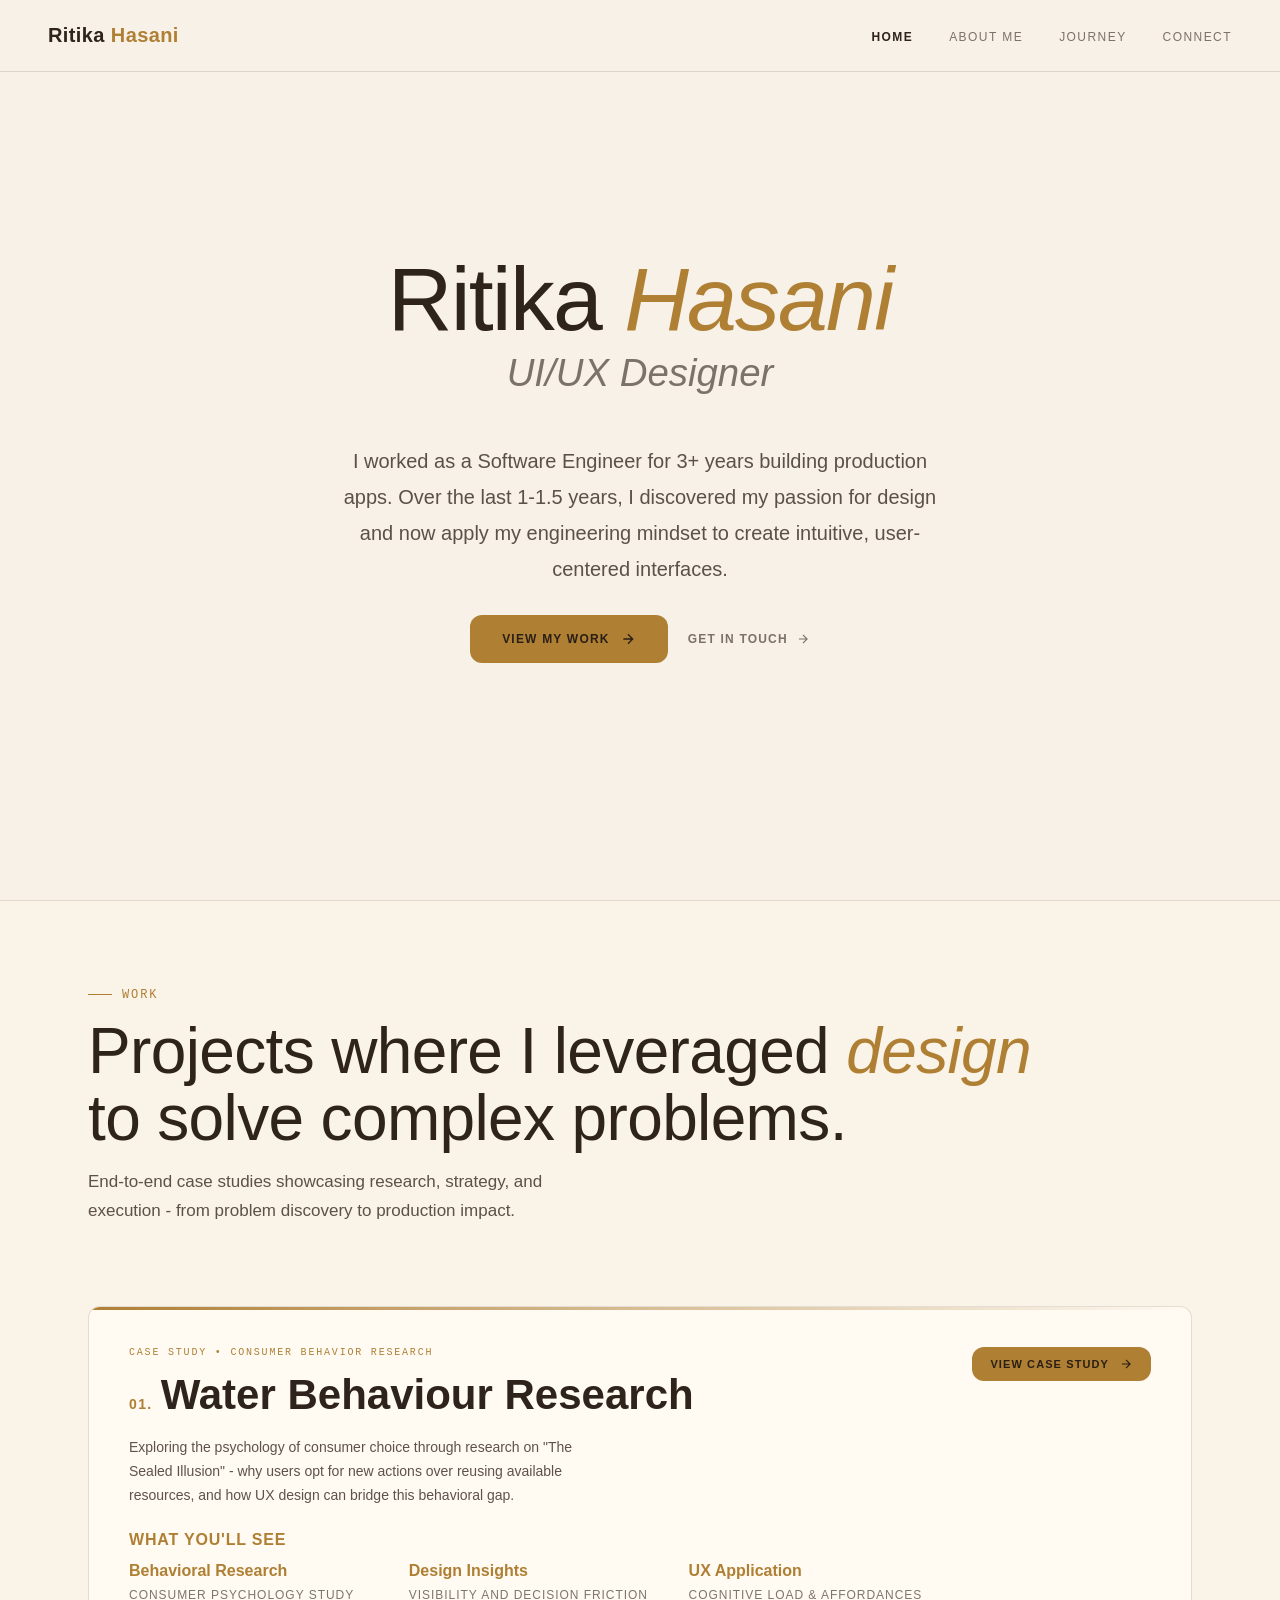
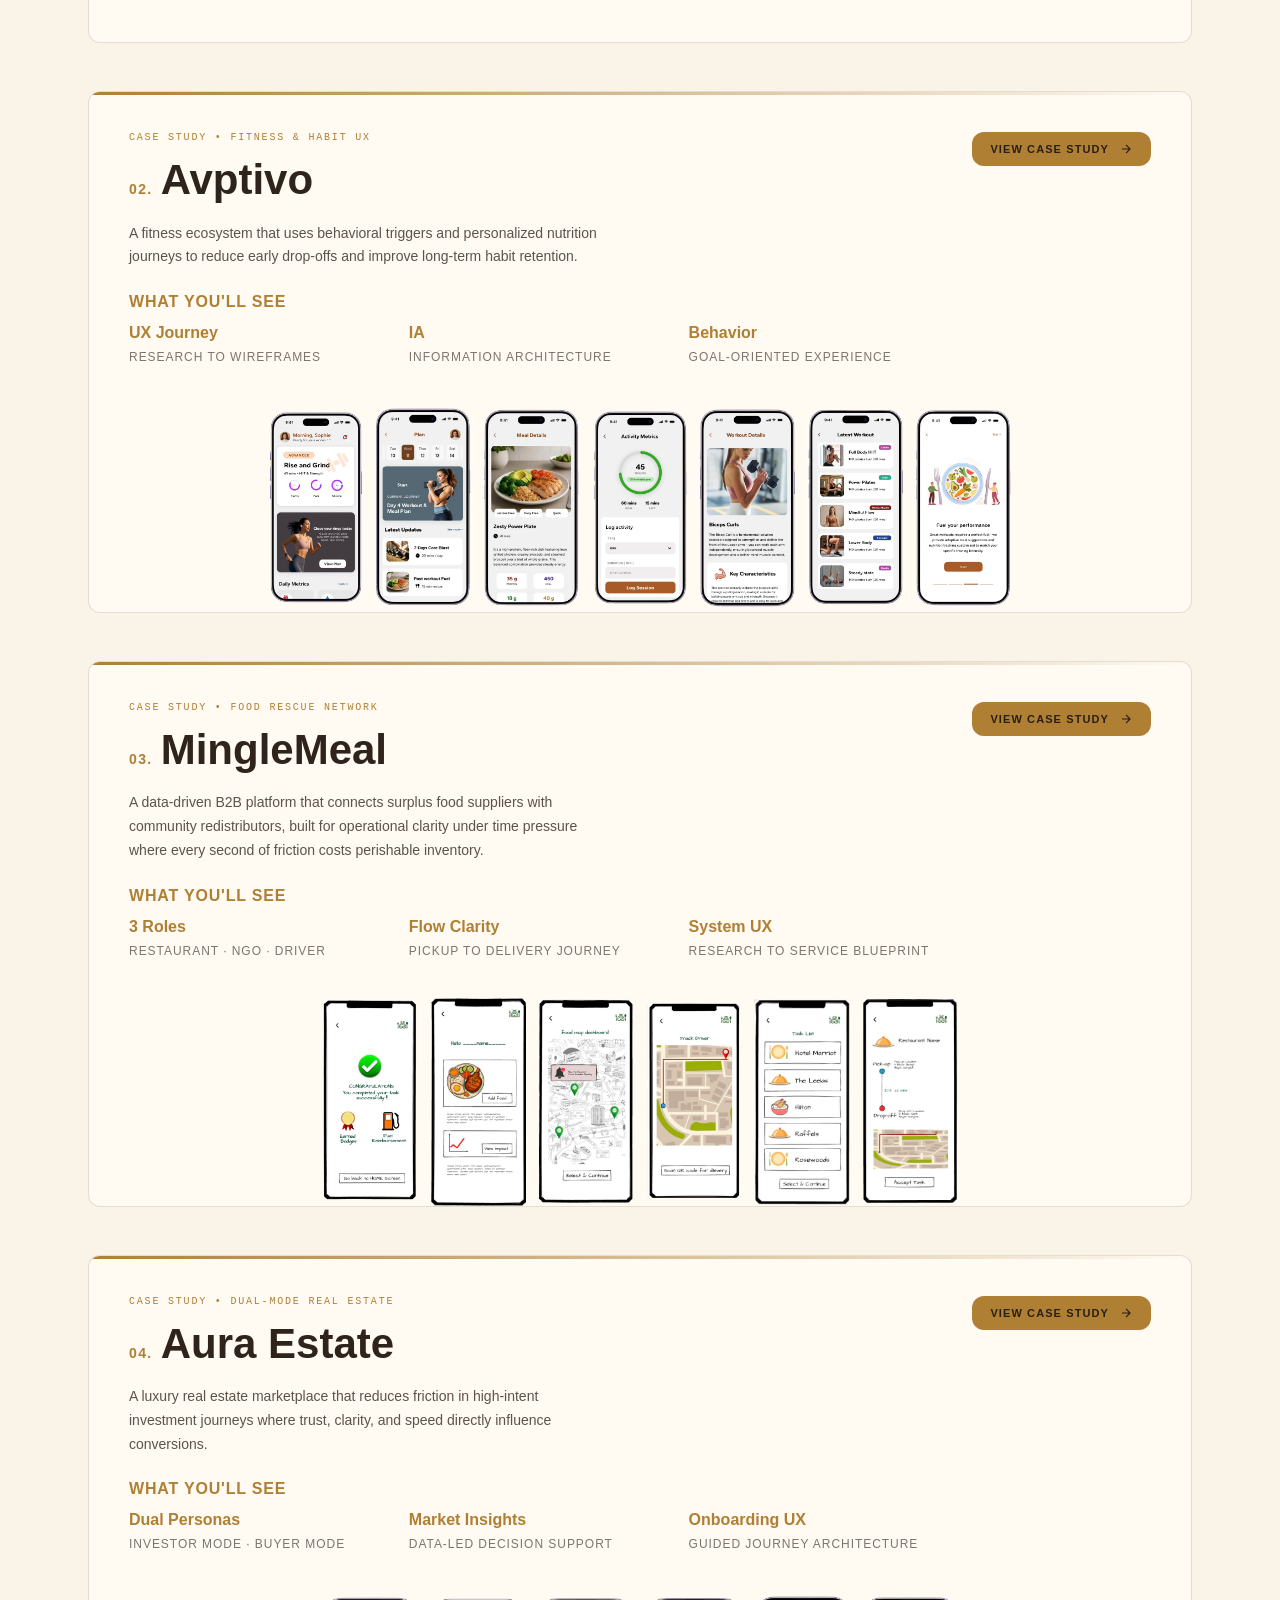
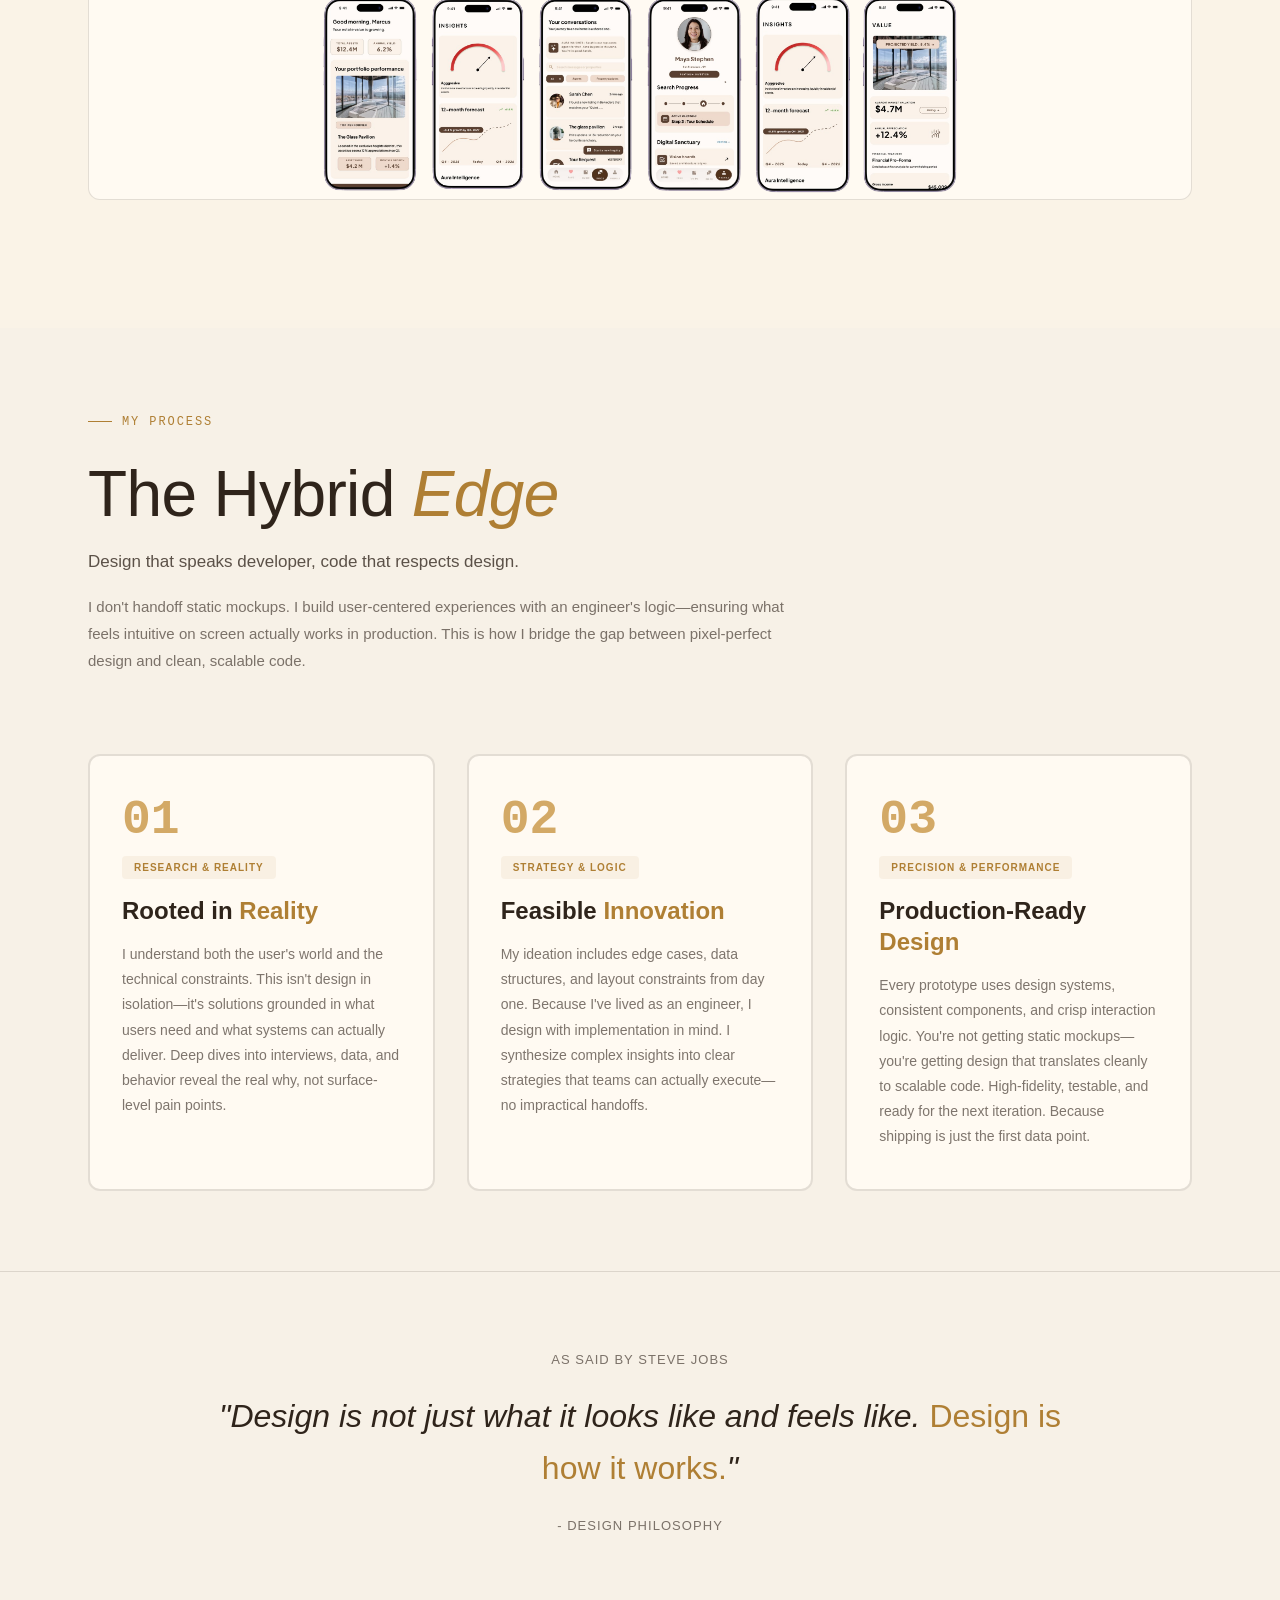
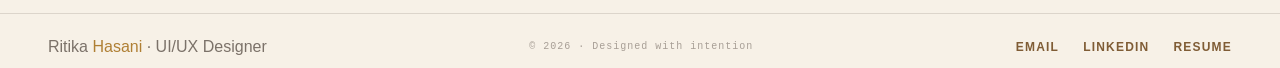
==== index.html @ a9ff1740 "changes" ====
<!DOCTYPE html>
<html lang="en">
  <head>
    <meta charset="UTF-8" />
    <meta name="viewport" content="width=device-width, initial-scale=1.0" />
    <title>Ritika Hasani - UI/UX Designer</title>
    <!-- Fonts are now system fonts -->
    <link rel="stylesheet" href="portfolio.css" />
  </head>
  <body>
    <!-- ═══════ NAV ═══════ -->
    <nav id="nav">
      <a href="index.html" class="nav-logo">Ritika <span>Hasani</span></a>
      <ul class="nav-links">
        <li><a href="index.html">Home</a></li>
        <li><a href="craft.html">About Me</a></li>
        <li><a href="journey.html">Journey</a></li>
        <li><a href="connect.html">Connect</a></li>
      </ul>
      
    </nav>

    <!-- ═══════ HERO ═══════ -->
    <section id="hero">
      <div class="hero-glow"></div>
      <div class="hero-left">
        <h1 class="hero-name">Ritika <em>Hasani</em></h1>
        <p class="hero-role">UI/UX Designer</p>
        <p class="hero-statement">
          I worked as a Software Engineer for 3+ years building production apps. Over the last 1-1.5 years, I discovered my passion for design and now apply my engineering mindset to create intuitive, user-centered interfaces.
        </p>
        <div class="hero-actions">
          <a href="#work" class="btn-primary">
            View My Work
            <svg width="16" height="16" fill="none" stroke="currentColor" stroke-width="2" viewBox="0 0 24 24">
              <path d="M5 12h14M12 5l7 7-7 7" />
            </svg>
          </a>
          <a href="connect.html" class="btn-secondary">
            Get in touch
            <svg width="14" height="14" fill="none" stroke="currentColor" stroke-width="2" viewBox="0 0 24 24">
              <path d="M5 12h14M12 5l7 7-7 7" />
            </svg>
          </a>
        </div>
      </div>
    </section>

    <!-- ═══════ WORK ═══════ -->
    <section id="work" class="section-pad">
      <div class="container">
        <div class="section-header reveal">
          <div class="section-tag">Work</div>
          <h2 class="section-title">
            Projects where I leveraged <em>design</em><br />to solve complex problems.
          </h2>
          <p class="section-subtitle">
            End-to-end case studies showcasing research, strategy, and execution - from problem discovery to production impact.
          </p>
        </div>

        <!-- Project 01 -->
        <div class="featured-project reveal">
          <div class="featured-project-body">
            <div>
              <div class="featured-label">Case Study • Consumer Behavior Research</div>
              <h3 class="featured-title"><span class="featured-number">01.</span>Water Behaviour Research</h3>
              <p class="featured-desc">
                Exploring the psychology of consumer choice through research on "The Sealed Illusion" - why users opt for new actions over reusing available resources, and how UX design can bridge this behavioral gap.
              </p>
              <div class="featured-metrics-heading">What You'll See</div>
              <div class="featured-metrics">
                <div>
                  <div class="metric-val">Behavioral Research</div>
                  <div class="metric-label">Consumer psychology study</div>
                </div>
                <div>
                  <div class="metric-val">Design Insights</div>
                  <div class="metric-label">Visibility and decision friction</div>
                </div>
                <div>
                  <div class="metric-val">UX Application</div>
                  <div class="metric-label">Cognitive load & affordances</div>
                </div>
              </div>
            </div>
            <a href="water-behaviour.html" class="btn-primary">
              View Case Study
              <svg width="14" height="14" fill="none" stroke="currentColor" stroke-width="2" viewBox="0 0 24 24">
                <path d="M5 12h14M12 5l7 7-7 7" />
              </svg>
            </a>
          </div>
        </div>

        <!-- Project 02 -->
        <div class="featured-project reveal reveal-delay-1">
          <div class="featured-project-body">
            <div>
              <div class="featured-label">Case Study • Fitness & Habit UX</div>
              <h3 class="featured-title"><span class="featured-number">02.</span>Avptivo</h3>
              <p class="featured-desc">
                A fitness ecosystem that uses behavioral triggers and personalized nutrition journeys to reduce early drop-offs and improve long-term habit retention.
              </p>
              <div class="featured-metrics-heading">What You'll See</div>
              <div class="featured-metrics">
                <div>
                  <div class="metric-val">UX Journey</div>
                  <div class="metric-label">Research to wireframes</div>
                </div>
                <div>
                  <div class="metric-val">IA</div>
                  <div class="metric-label">Information architecture</div>
                </div>
                <div>
                  <div class="metric-val">Behavior</div>
                  <div class="metric-label">Goal-oriented experience</div>
                </div>
              </div>
            </div>
            <a href="avptivo.html" class="btn-primary">
              View Case Study
              <svg width="14" height="14" fill="none" stroke="currentColor" stroke-width="2" viewBox="0 0 24 24">
                <path d="M5 12h14M12 5l7 7-7 7" />
              </svg>
            </a>
          </div>
          <div class="featured-project-image">
            <div class="project-gallery project-gallery-avptivo">
              <div class="project-shot"><img src="avptivo_1.png" alt="Avptivo" /></div>
              <div class="project-shot"><img src="avptivo_2.png" alt="Avptivo" /></div>
              <div class="project-shot"><img src="avptivo_3.png" alt="Avptivo" /></div>
              <div class="project-shot"><img src="avptivo_4.png" alt="Avptivo" /></div>
              <div class="project-shot"><img src="avptivo_5.png" alt="Avptivo" /></div>
              <div class="project-shot"><img src="avptivo_6.png" alt="Avptivo" /></div>
              <div class="project-shot"><img src="avptivo_7.png" alt="Avptivo" /></div>
            </div>
          </div>
        </div>

        <!-- Project 03 -->
        <div class="featured-project reveal reveal-delay-2">
          <div class="featured-project-body">
            <div>
              <div class="featured-label">Case Study • Food Rescue Network</div>
              <h3 class="featured-title"><span class="featured-number">03.</span>MingleMeal</h3>
              <p class="featured-desc">
                A data-driven B2B platform that connects surplus food suppliers with community redistributors, built for operational clarity under time pressure where every second of friction costs perishable inventory.
              </p>
              <div class="featured-metrics-heading">What You'll See</div>
              <div class="featured-metrics">
                <div>
                  <div class="metric-val">3 Roles</div>
                  <div class="metric-label">Restaurant · NGO · Driver</div>
                </div>
                <div>
                  <div class="metric-val">Flow Clarity</div>
                  <div class="metric-label">Pickup to delivery journey</div>
                </div>
                <div>
                  <div class="metric-val">System UX</div>
                  <div class="metric-label">Research to service blueprint</div>
                </div>
              </div>
            </div>
            <a href="minglemeal.html" class="btn-primary">
              View Case Study
              <svg width="14" height="14" fill="none" stroke="currentColor" stroke-width="2" viewBox="0 0 24 24">
                <path d="M5 12h14M12 5l7 7-7 7" />
              </svg>
            </a>
          </div>
          <div class="featured-project-image">
            <div class="project-gallery project-gallery-minglemeal">
              <div class="project-shot"><img src="minglemeal_1.png" alt="MingleMeal" /></div>
              <div class="project-shot"><img src="minglemeal_2.png" alt="MingleMeal" /></div>
              <div class="project-shot"><img src="minglemeal_3.png" alt="MingleMeal" /></div>
              <div class="project-shot"><img src="minglemeal_4.png" alt="MingleMeal" /></div>
              <div class="project-shot"><img src="minglemeal_5.png" alt="MingleMeal" /></div>
              <div class="project-shot"><img src="minglemeal_6.png" alt="MingleMeal" /></div>
            </div>
          </div>
        </div>

        <!-- Project 04 -->
        <div class="featured-project reveal reveal-delay-3">
          <div class="featured-project-body">
            <div>
              <div class="featured-label">Case Study • Dual-Mode Real Estate</div>
              <h3 class="featured-title"><span class="featured-number">04.</span>Aura Estate</h3>
              <p class="featured-desc">
                A luxury real estate marketplace that reduces friction in high-intent investment journeys where trust, clarity, and speed directly influence conversions.
              </p>
              <div class="featured-metrics-heading">What You'll See</div>
              <div class="featured-metrics">
                <div>
                  <div class="metric-val">Dual Personas</div>
                  <div class="metric-label">Investor mode · Buyer mode</div>
                </div>
                <div>
                  <div class="metric-val">Market Insights</div>
                  <div class="metric-label">Data-led decision support</div>
                </div>
                <div>
                  <div class="metric-val">Onboarding UX</div>
                  <div class="metric-label">Guided journey architecture</div>
                </div>
              </div>
            </div>
            <a href="auraestate.html" class="btn-primary">
              View Case Study
              <svg width="14" height="14" fill="none" stroke="currentColor" stroke-width="2" viewBox="0 0 24 24">
                <path d="M5 12h14M12 5l7 7-7 7" />
              </svg>
            </a>
          </div>
          <div class="featured-project-image">
            <div class="project-gallery project-gallery-aura">
              <div class="project-shot"><img src="auraestate_1.png" alt="Aura Estate" /></div>
              <div class="project-shot"><img src="auraestate_2.png" alt="Aura Estate" /></div>
              <div class="project-shot"><img src="auraestate_3.png" alt="Aura Estate" /></div>
              <div class="project-shot"><img src="auraestate_4.png" alt="Aura Estate" /></div>
              <div class="project-shot"><img src="auraestate_5.png" alt="Aura Estate" /></div>
              <div class="project-shot"><img src="auraestate_6.png" alt="Aura Estate" /></div>
            </div>
          </div>
        </div>
      </div>
    </section>

    <!-- Design Philosophy - The Hybrid Edge -->
    <section class="section-pad">
      <div class="container">
        <div class="process-header reveal">
          <div class="process-header-left">
            <div class="section-tag">My Process</div>
            <h2 class="process-main-title">
              The Hybrid <em>Edge</em>
            </h2>
            <p class="process-subheadline">
              Design that speaks developer, code that respects design.
            </p>
            <p class="process-description">
              I don't handoff static mockups. I build user-centered experiences with an engineer's logic—ensuring what feels intuitive on screen actually works in production. This is how I bridge the gap between pixel-perfect design and clean, scalable code.
            </p>
          </div>
        </div>

        <div class="process-pillars reveal">
          <div class="process-pillar">
            <div class="pillar-number">01</div>
            <div class="pillar-badge">Research & Reality</div>
            <h3 class="pillar-title">Rooted in <em>Reality</em></h3>
            <p class="pillar-body">
              I understand both the user's world and the technical constraints. This isn't design in isolation—it's solutions grounded in what users need and what systems can actually deliver. Deep dives into interviews, data, and behavior reveal the real why, not surface-level pain points.
            </p>
          </div>
          
          <div class="process-pillar">
            <div class="pillar-number">02</div>
            <div class="pillar-badge">Strategy & Logic</div>
            <h3 class="pillar-title">Feasible <em>Innovation</em></h3>
            <p class="pillar-body">
              My ideation includes edge cases, data structures, and layout constraints from day one. Because I've lived as an engineer, I design with implementation in mind. I synthesize complex insights into clear strategies that teams can actually execute—no impractical handoffs.
            </p>
          </div>
          
          <div class="process-pillar">
            <div class="pillar-number">03</div>
            <div class="pillar-badge">Precision & Performance</div>
            <h3 class="pillar-title">Production-Ready <em>Design</em></h3>
            <p class="pillar-body">
              Every prototype uses design systems, consistent components, and crisp interaction logic. You're not getting static mockups—you're getting design that translates cleanly to scalable code. High-fidelity, testable, and ready for the next iteration. Because shipping is just the first data point.
            </p>
          </div>
        </div>
      </div>
    </section>

    <!-- Design Vision Quote -->
    <section class="quote-section">
      <div class="container">
        <div class="quote-source">As said by Steve Jobs</div>
        <div class="quote-text">"Design is not just what it looks like and feels like. <em>Design is how it works.</em>"</div>
        <div class="quote-attr">- DESIGN PHILOSOPHY</div>
      </div>
    </section>

    <!-- ═══════ FOOTER ═══════ -->
    <footer>
      <div class="footer-brand">
        Ritika <span>Hasani</span> · UI/UX Designer
      </div>
      <div class="footer-copy">© 2026 · Designed with intention</div>
      <div class="footer-links">
        <span class="footer-text">EMAIL</span>
        <a href="https://www.linkedin.com/in/ritika-hasani-b477501a9" target="_blank" rel="noopener noreferrer" class="footer-link">LINKEDIN</a>
        <a href="https://drive.google.com/file/d/1xRbjM-YlccKc3PoMZjt7O5ifokO0vY9r/view?usp=sharing" target="_blank" rel="noopener noreferrer" class="footer-text-link">RESUME</a>
      </div>
    </footer>

    <script>
      const nav = document.getElementById("nav");
      const navLogo = document.querySelector(".nav-logo");
      const heroSection = document.getElementById("hero");
      const quoteSection = document.querySelector(".quote-section");
      const footer = document.querySelector("footer");

      const updateLogoVisibility = () => {
        const scrollY = window.scrollY;
        nav.classList.toggle("scrolled", scrollY > 60);

        let hideLogo = false;
        
        // Hide when hero is visible
        if (heroSection) {
          const heroBottom = heroSection.offsetTop + heroSection.offsetHeight;
          hideLogo = scrollY < heroBottom - 100;
        }
        
        // Hide when quote section is visible
        if (quoteSection) {
          const quoteTop = quoteSection.offsetTop;
          const quoteBottom = quoteTop + quoteSection.offsetHeight;
          const viewportBottom = scrollY + window.innerHeight;
          const quoteVisible = viewportBottom > quoteTop + 80 && scrollY < quoteBottom - 80;
          hideLogo = hideLogo || quoteVisible;
        }
        
        // Hide when footer is visible
        if (footer) {
          const footerTop = footer.offsetTop;
          const viewportBottom = scrollY + window.innerHeight;
          hideLogo = hideLogo || (viewportBottom > footerTop);
        }

        navLogo.classList.toggle("hidden", hideLogo);
      };

      // Set active nav link
      const setActiveNav = () => {
        const currentPage = window.location.pathname.split('/').pop() || 'index.html';
        const navLinks = document.querySelectorAll('.nav-links a');
        navLinks.forEach(link => {
          link.classList.remove('active');
          if (link.getAttribute('href') === currentPage) {
            link.classList.add('active');
          }
        });
      };

      window.addEventListener("scroll", updateLogoVisibility);
      updateLogoVisibility();
      setActiveNav();

      const revealEls = document.querySelectorAll(".reveal");
      const io = new IntersectionObserver(
        (entries) => {
          entries.forEach((e) => {
            if (e.isIntersecting) {
              e.target.classList.add("visible");
              io.unobserve(e.target);
            }
          });
        },
        { threshold: 0.12 },
      );
      revealEls.forEach((el) => io.observe(el));
    </script>
  </body>
</html>
---- portfolio.css ----
/* ═══════════════════════════════════════════
   RESET & TOKENS
═══════════════════════════════════════════ */
*,
*::before,
*::after {
  box-sizing: border-box;
  margin: 0;
  padding: 0;
}
html {
  scroll-behavior: smooth;
}

:root {
  --bg: #f7f1e7;
  --bg2: #f1e7d9;
  --surface: #fffaf2;
  --border: rgba(71, 56, 41, 0.15);
  --border-bright: rgba(71, 56, 41, 0.28);
  --text: #2f241b;
  --text-muted: rgba(47, 36, 27, 0.62);
  --text-dim: rgba(47, 36, 27, 0.4);
  --text-brown: #7f5c35;
  --gold: #af7f34;
  --gold-light: #c89543;
  --gold-dim: rgba(175, 127, 52, 0.16);
  --accent: #c37f6b;
  --red-soft: #b85d48;
  --ink-strong: #2a1f15;
  --top-tint-a: rgba(229, 195, 146, 0.28);
  --top-tint-b: rgba(164, 189, 201, 0.2);
  --ease: cubic-bezier(0.16, 1, 0.3, 1);
  --body-font: -apple-system, BlinkMacSystemFont, 'Segoe UI', Roboto, 'Helvetica Neue', Arial, sans-serif;
  --copy-muted: rgba(47, 36, 27, 0.78);
}

body {
  font-family: -apple-system, BlinkMacSystemFont, 'Segoe UI', Roboto, 'Helvetica Neue', Arial, sans-serif;
  background: var(--bg);
  color: var(--text);
  overflow-x: hidden;
}
p,
li,
.section-subtitle,
.hero-statement,
.about-body,
.project-desc,
.featured-desc,
.process-step-body,
.exp-highlights li,
.cred-sub,
.contact-body,
.contact-offer-body,
.tool-desc {
  font-family: var(--body-font);
  color: var(--copy-muted);
}

/* ═══════════════════════════════════════════
   NOISE TEXTURE OVERLAY
═══════════════════════════════════════════ */
body::before {
  content: "";
  position: fixed;
  inset: 0;
  background-image: url("data:image/svg+xml,%3Csvg viewBox='0 0 512 512' xmlns='http://www.w3.org/2000/svg'%3E%3Cfilter id='noise'%3E%3CfeTurbulence type='fractalNoise' baseFrequency='0.9' numOctaves='4' stitchTiles='stitch'/%3E%3C/filter%3E%3Crect width='100%25' height='100%25' filter='url(%23noise)' opacity='0.04'/%3E%3C/svg%3E");
  pointer-events: none;
  z-index: 1;
  opacity: 0.22;
}
body::after {
  content: none;
}

/* ═══════════════════════════════════════════
   NAVIGATION
═══════════════════════════════════════════ */
nav {
  position: fixed;
  top: 0;
  left: 0;
  right: 0;
  z-index: 100;
  padding: 24px 48px;
  display: flex;
  align-items: center;
  justify-content: space-between;
  border-bottom: 1px solid var(--border);
  background: var(--bg);
  transition: background 0.4s, border-color 0.4s, padding 0.4s;
}
nav.scrolled {
  background: var(--bg);
  border-color: var(--border);
  padding: 16px 48px;
  backdrop-filter: none;
}
.nav-logo {
  font-family: -apple-system, BlinkMacSystemFont, 'Segoe UI', Roboto, 'Helvetica Neue', Arial, sans-serif;
  font-size: 20px;
  font-weight: 600;
  letter-spacing: 0.02em;
  color: var(--text);
  text-decoration: none;
  transition: opacity 0.3s ease;
}
.nav-logo.hidden {
  opacity: 0;
  pointer-events: none;
}
.nav-logo span {
  color: var(--gold);
}
.nav-links {
  display: flex;
  gap: 36px;
  list-style: none;
}
.nav-links a {
  font-size: 12px;
  font-weight: 500;
  letter-spacing: 0.12em;
  text-transform: uppercase;
  color: var(--text-muted);
  text-decoration: none;
  transition: color 0.2s;
  position: relative;
}
.nav-links a.active {
  font-weight: 700;
  color: var(--text);
}
.nav-links a::after {
  content: "";
  position: absolute;
  bottom: -4px;
  left: 0;
  width: 0;
  height: 1px;
  background: var(--gold);
  transition: width 0.3s var(--ease);
}
.nav-links a:hover {
  color: var(--text);
}
.nav-links a:hover::after {
  width: 100%;
}
.nav-cta {
  font-size: 12px;
  font-weight: 600;
  letter-spacing: 0.1em;
  text-transform: uppercase;
  color: var(--gold);
  border: 1px solid var(--gold);
  padding: 10px 20px;
  text-decoration: none;
  border-radius: 12px;
  transition: background 0.2s, color 0.2s;
}
.nav-cta:hover {
  background: var(--gold);
  color: var(--ink-strong);
}

/* ═══════════════════════════════════════════
   HERO
═══════════════════════════════════════════ */
#hero {
  min-height: 100vh;
  display: flex;
  align-items: center;
  justify-content: center;
  position: relative;
  overflow: hidden;
  background: var(--bg);
}
.hero-left {
  display: flex;
  flex-direction: column;
  align-items: center;
  text-align: center;
  padding: 180px 48px 80px;
  max-width: 980px;
  width: 100%;
  position: relative;
  z-index: 2;
  transform: translateY(-40px);
}
.hero-eyebrow {
  display: flex;
  align-items: center;
  gap: 12px;
  margin-bottom: 32px;
  animation: fadeUp 0.8s var(--ease) 0.2s both;
}
.hero-eyebrow-line {
  width: 40px;
  height: 1px;
  background: var(--gold);
}
.hero-eyebrow-text {
  font-family: 'Monaco', 'Courier New', monospace;
  font-size: 13px;
  letter-spacing: 0.16em;
  text-transform: uppercase;
  color: var(--gold);
}
.hero-name {
  font-family: -apple-system, BlinkMacSystemFont, 'Segoe UI', Roboto, 'Helvetica Neue', Arial, sans-serif;
  font-size: clamp(64px, 7vw, 110px);
  font-weight: 300;
  line-height: 0.95;
  letter-spacing: -0.02em;
  margin-bottom: 8px;
  animation: fadeUp 0.9s var(--ease) 0.35s both;
}
.hero-name em {
  font-style: italic;
  color: var(--gold);
}
.hero-role {
  font-family: -apple-system, BlinkMacSystemFont, 'Segoe UI', Roboto, 'Helvetica Neue', Arial, sans-serif;
  font-size: clamp(28px, 3vw, 48px);
  font-weight: 300;
  font-style: italic;
  color: var(--text-muted);
  margin-bottom: 48px;
  animation: fadeUp 0.9s var(--ease) 0.45s both;
}
.hero-statement {
  font-size: 20px;
  line-height: 1.8;
  color: var(--copy-muted);
  max-width: 620px;
  margin-bottom: 28px;
  border: none;
  padding-top: 0;
  padding-left: 0;
  animation: fadeUp 0.9s var(--ease) 0.55s both;
}
.hero-statement strong {
  color: var(--text);
  font-weight: 600;
}
.hero-actions {
  display: flex;
  gap: 20px;
  align-items: center;
  animation: fadeUp 0.9s var(--ease) 0.65s both;
}
.btn-primary {
  display: inline-flex;
  align-items: center;
  gap: 10px;
  background: var(--gold);
  color: var(--ink-strong);
  font-size: 12px;
  font-weight: 700;
  letter-spacing: 0.1em;
  text-transform: uppercase;
  padding: 16px 32px;
  text-decoration: none;
  border-radius: 12px;
  transition: transform 0.2s var(--ease), box-shadow 0.2s;
}
.btn-primary:hover {
  transform: translateY(-2px);
  box-shadow: 0 12px 32px rgba(175, 127, 52, 0.24);
}
.btn-secondary {
  display: inline-flex;
  align-items: center;
  gap: 8px;
  font-size: 12px;
  font-weight: 600;
  letter-spacing: 0.1em;
  text-transform: uppercase;
  color: var(--text-muted);
  text-decoration: none;
  transition: color 0.2s;
  border-radius: 12px;
}
.btn-secondary:hover {
  color: var(--text);
}
.btn-secondary svg {
  transition: transform 0.2s;
}
.btn-secondary:hover svg {
  transform: translateX(4px);
}

/* Hero Stats */
.hero-stats {
  display: flex;
  gap: 40px;
  margin-top: 64px;
  padding-top: 40px;
  border-top: 1px solid var(--border);
  animation: fadeUp 0.9s var(--ease) 0.75s both;
  justify-content: center;
}
.stat-num {
  font-family: -apple-system, BlinkMacSystemFont, 'Segoe UI', Roboto, 'Helvetica Neue', Arial, sans-serif;
  font-size: 36px;
  font-weight: 600;
  color: var(--gold);
  line-height: 1;
  margin-bottom: 4px;
}
.stat-label {
  font-size: 11px;
  font-weight: 500;
  letter-spacing: 0.1em;
  text-transform: uppercase;
  color: var(--text-muted);
}

/* Hero ambient glow */
.hero-glow {
  display: none;
}

/* ═══════════════════════════════════════════
   SECTION SHARED STYLES
═══════════════════════════════════════════ */
section {
  position: relative;
  z-index: 2;
}
.container {
  max-width: 1200px;
  margin: 0 auto;
  padding: 0 48px;
}
.section-pad {
  padding: 80px 0;
}

.section-pad:has(.education-timeline) + .section-pad {
  padding-top: 40px;
}

.section-header {
  margin-bottom: 80px;
}
.section-tag {
  display: inline-flex;
  align-items: center;
  gap: 10px;
  font-family: 'Monaco', 'Courier New', monospace;
  font-size: 12px;
  letter-spacing: 0.16em;
  text-transform: uppercase;
  color: var(--gold);
  margin-bottom: 16px;
}
.section-tag::before {
  content: "";
  width: 24px;
  height: 1px;
  background: var(--gold);
}
.section-title {
  font-family: -apple-system, BlinkMacSystemFont, 'Segoe UI', Roboto, 'Helvetica Neue', Arial, sans-serif;
  font-size: clamp(40px, 5vw, 66px);
  font-weight: 300;
  line-height: 1.05;
  letter-spacing: -0.01em;
}
.section-title em {
  font-style: italic;
  color: var(--gold);
}
.section-subtitle {
  font-size: 17px;
  color: var(--copy-muted);
  line-height: 1.7;
  max-width: 520px;
  margin-top: 16px;
}

/* Reveal animations */
.reveal {
  opacity: 0;
  transform: translateY(32px);
  transition: opacity 0.8s var(--ease), transform 0.8s var(--ease);
}
.reveal.visible {
  opacity: 1;
  transform: none;
}
.reveal-delay-1 {
  transition-delay: 0.1s;
}
.reveal-delay-2 {
  transition-delay: 0.2s;
}
.reveal-delay-3 {
  transition-delay: 0.3s;
}
.reveal-delay-4 {
  transition-delay: 0.4s;
}

@keyframes fadeUp {
  from {
    opacity: 0;
    transform: translateY(24px);
  }
  to {
    opacity: 1;
    transform: none;
  }
}

/* ═══════════════════════════════════════════
   ABOUT / PHILOSOPHY
═══════════════════════════════════════════ */
#about {
  background: var(--bg);
}
.about-grid {
  display: grid;
  grid-template-columns: 1fr 1fr;
  gap: 8px;
  align-items: center;
  justify-content: center;
  max-width: 1000px;
  margin: 0 auto;
}
.about-image-area {
  position: relative;
  display: flex;
  align-items: center;
  justify-content: center;
  gap: 12px;
  margin: 0 auto;
}
.about-content {
  width: 100%;
  max-width: 100%;
}
.about-image-frame {
  aspect-ratio: 3/4;
  background: var(--surface);
  border: 1px solid var(--border);
  border-radius: 12px;
  overflow: hidden;
  position: relative;
  width: 66.6%;
  max-width: 280px;
  transition: transform 220ms var(--ease), box-shadow 220ms var(--ease);
  transform-origin: center;
  box-shadow: 0 8px 24px rgba(98, 76, 52, 0.08);
}
.about-image-frame::after {
  display: none;
}
.about-image-inner {
  width: 100%;
  height: 100%;
  display: flex;
  align-items: center;
  justify-content: center;
  background: linear-gradient(135deg, #f5e6ce, #e5d2b8);
  font-family: -apple-system, BlinkMacSystemFont, 'Segoe UI', Roboto, 'Helvetica Neue', Arial, sans-serif;
  font-size: 80px;
  color: var(--gold-dim);
}
.about-image-photo {
  width: 100%;
  height: 100%;
  object-fit: cover;
  object-position: center;
  display: block;
  border-radius: 12px;
}

.about-image-frame:hover {
  transform: translateY(-4px);
  box-shadow: 0 16px 40px rgba(98, 76, 52, 0.12);
}
.about-deco-box {
  position: absolute;
  bottom: -24px;
  right: -24px;
  width: 120px;
  height: 120px;
  border: 1px solid var(--gold);
  border-radius: 2px;
  z-index: -1;
  opacity: 0.3;
}
.about-deco-dot {
  position: absolute;
  top: 40px;
  left: -40px;
  width: 80px;
  height: 80px;
  border: 1px solid var(--border);
  border-radius: 50%;
}
.about-lead {
  font-family: -apple-system, BlinkMacSystemFont, 'Segoe UI', Roboto, 'Helvetica Neue', Arial, sans-serif;
  font-size: 28px;
  font-weight: 400;
  line-height: 1.4;
  color: var(--text);
  margin-bottom: 16px;
  max-width: 540px;
  margin: 0;
  text-align: left;
}
.about-lead em {
  font-style: italic;
  color: var(--gold);
}
.about-body,
.about-body-shift {
  font-family: var(--body-font);
  font-size: 14px;
  line-height: 1.85;
  color: var(--copy-muted);
  margin-bottom: 20px;
  max-width: none;
  margin-left: 0;
  margin-right: 0;
  text-align: left;
}
.about-copy {
  margin-top: 24px;
  max-width: none;
  width: 100%;
  margin-left: 0;
  margin-right: 0;
  text-align: left;
}

.about-heading {
  font-family: -apple-system, BlinkMacSystemFont, 'Segoe UI', Roboto, 'Helvetica Neue', Arial, sans-serif;
  font-size: 18px;
  font-weight: 700;
  text-transform: uppercase;
  letter-spacing: 0.05em;
  margin: 16px 0 12px;
  color: var(--text);
}
.about-body strong {
  color: var(--text);
  font-weight: 600;
}

.stack-content-in-about {
  display: grid;
  grid-template-columns: 1fr 1fr;
  gap: 32px;
  margin-top: 20px;
  margin-bottom: 80px;
}

.stack-item {
  padding: 24px;
  border: 1px solid var(--border);
  border-radius: 8px;
  background: var(--surface);
  transition: all 0.3s var(--ease);
  cursor: pointer;
}

.stack-item:hover {
  border-color: var(--gold-light);
  background: linear-gradient(135deg, var(--surface) 0%, rgba(200, 149, 67, 0.04) 100%);
  transform: translateY(-2px);
  box-shadow: 0 4px 12px rgba(175, 127, 52, 0.08);
}

.stack-item-title {
  font-family: -apple-system, BlinkMacSystemFont, 'Segoe UI', Roboto, 'Helvetica Neue', Arial, sans-serif;
  font-size: 14px;
  font-weight: 700;
  color: var(--text);
  margin-bottom: 6px;
  text-transform: uppercase;
  letter-spacing: 0.05em;
}

.stack-item-subtitle {
  font-size: 11px;
  color: var(--text-muted);
  margin-bottom: 14px;
  font-style: italic;
}

.stack-item-list {
  list-style: none;
  display: flex;
  flex-direction: column;
  gap: 8px;
}

.stack-item-list li {
  font-size: 12px;
  line-height: 1.6;
  color: var(--copy-muted);
}

.skills-grid {
  display: grid;
  grid-template-columns: 1fr 1fr;
  gap: 12px;
  margin-top: 40px;
}
.skill-chip {
  display: flex;
  align-items: center;
  gap: 10px;
  padding: 11px 14px;
  border: 1px solid var(--border);
  border-radius: 4px;
  font-family: var(--body-font);
  font-size: 14.5px;
  font-weight: 500;
  letter-spacing: 0;
  text-transform: none;
  color: var(--copy-muted);
  transition: border-color 0.2s, color 0.2s;
}
.skill-chip:hover {
  border-color: var(--gold);
  color: var(--text);
}
.skill-chip-dot {
  width: 6px;
  height: 6px;
  border-radius: 50%;
  background: var(--gold);
  opacity: 0.5;
  flex-shrink: 0;
}

/* ═══════════════════════════════════════════
   WORK / PROJECTS
═══════════════════════════════════════════ */
#work {
  background: #faf3e7;
  border-top: 1px solid var(--border);
}
.projects-list {
  display: flex;
  flex-direction: column;
  gap: 2px;
}
.project-card {
  display: grid;
  grid-template-columns: 80px 1fr auto;
  align-items: center;
  gap: 40px;
  padding: 40px 0;
  border-bottom: 1px solid var(--border);
  cursor: pointer;
  position: relative;
  transition: padding 0.3s var(--ease);
  text-decoration: none;
  color: inherit;
}
.project-card:first-child {
  border-top: 1px solid var(--border);
}
.project-card::before {
  content: "";
  position: absolute;
  left: -48px;
  right: -48px;
  top: 0;
  bottom: 0;
  background: var(--surface);
  opacity: 0;
  transition: opacity 0.3s;
  z-index: 0;
}
.project-card:hover::before {
  opacity: 1;
}
.project-card:hover {
  padding-left: 16px;
}
.project-card > * {
  position: relative;
  z-index: 1;
}

.project-num {
  font-family: 'Monaco', 'Courier New', monospace;
  font-size: 12px;
  color: var(--text-dim);
  letter-spacing: 0.1em;
}
.project-info {
  flex: 1;
}
.project-category {
  font-family: 'Monaco', 'Courier New', monospace;
  font-size: 10px;
  letter-spacing: 0.15em;
  text-transform: uppercase;
  color: var(--gold);
  margin-bottom: 8px;
}
.project-name {
  font-family: -apple-system, BlinkMacSystemFont, 'Segoe UI', Roboto, 'Helvetica Neue', Arial, sans-serif;
  font-size: 32px;
  font-weight: 600;
  letter-spacing: -0.01em;
  margin-bottom: 8px;
  transition: color 0.2s;
}
.project-card:hover .project-name {
  color: var(--gold-light);
}
.project-desc {
  font-size: 13px;
  color: var(--copy-muted);
  line-height: 1.5;
  max-width: 500px;
}
.project-tags {
  display: flex;
  gap: 8px;
  margin-top: 12px;
  flex-wrap: wrap;
}
.project-tag {
  font-size: 10px;
  letter-spacing: 0.08em;
  text-transform: uppercase;
  color: var(--text-muted);
  border: 1px solid var(--border);
  padding: 3px 10px;
  border-radius: 100px;
}
.project-arrow {
  width: 48px;
  height: 48px;
  border: 1px solid var(--border);
  border-radius: 50%;
  display: flex;
  align-items: center;
  justify-content: center;
  color: var(--text-muted);
  transition: border-color 0.2s, background 0.2s, color 0.2s, transform 0.2s;
  flex-shrink: 0;
}
.project-card:hover .project-arrow {
  border-color: var(--gold);
  background: var(--gold);
  color: var(--ink-strong);
  transform: rotate(45deg);
}
.project-impact {
  font-family: -apple-system, BlinkMacSystemFont, 'Segoe UI', Roboto, 'Helvetica Neue', Arial, sans-serif;
  font-size: 13px;
  font-style: italic;
  color: var(--gold);
  margin-top: 8px;
}

/* Featured project expanded */
.featured-project {
  margin-bottom: 48px;
  border: 1px solid var(--border);
  border-radius: 12px;
  overflow: hidden;
  background: var(--surface);
  transition: border-color 0.25s var(--ease), transform 0.25s var(--ease),
    box-shadow 0.25s var(--ease);
  position: relative;
  display: flex;
  flex-direction: column;
}
.featured-project::before {
  content: "";
  position: absolute;
  top: 0;
  left: 0;
  right: 0;
  height: 3px;
  background: linear-gradient(90deg, var(--gold), rgba(175, 127, 52, 0));
  z-index: 10;
}
.featured-project:hover {
  border-color: rgba(175, 127, 52, 0.45);
  transform: translateY(-6px);
  box-shadow: 0 18px 36px rgba(98, 76, 52, 0.12);
}
.featured-project:hover .featured-title {
  color: var(--gold);
  font-weight: 700;
}
.featured-project-image {
  height: 208px;
  background: transparent;
  position: relative;
  overflow: hidden;
  display: flex;
  align-items: center;
  justify-content: center;
  padding: 16px 20px;
  box-sizing: border-box;
}
.project-gallery {
  position: relative;
  z-index: 1;
  width: 100%;
  height: 100%;
  display: flex;
  gap: 12px;
  padding: 0;
  align-items: center;
  justify-content: center;
}
.project-gallery-avptivo,
.project-gallery-aura,
.project-gallery-minglemeal {
  flex-wrap: nowrap;
}

.project-gallery-minglemeal {
  flex-wrap: nowrap;
}
.project-shot {
  border: 0;
  border-radius: 0;
  background: transparent;
  overflow: visible;
  display: flex;
  align-items: center;
  justify-content: center;
  min-height: 0;
  flex: 1 1 0;
  max-width: 96px;
  transition: transform 0.22s var(--ease);
}
.project-shot img {
  width: 100%;
  height: 100%;
  object-fit: contain;
  object-position: center;
  display: block;
}
.featured-project:hover .project-shot {
  transform: translateY(-2px);
}

.featured-project-body {
  padding: 40px;
  display: flex;
  align-items: flex-start;
  gap: 24px;
}
.featured-project-body > div:first-child {
  min-width: 0;
  flex: 1 1 auto;
}
.featured-project-body .btn-primary {
  align-self: flex-start;
  white-space: nowrap;
  padding: 10px 18px;
  font-size: 11px;
  margin-left: auto;
  border-radius: 12px;
}
.featured-label {
  font-family: 'Monaco', 'Courier New', monospace;
  font-size: 10px;
  letter-spacing: 0.18em;
  text-transform: uppercase;
  color: var(--gold);
  margin-bottom: 12px;
}
.featured-number {
  font-family: -apple-system, BlinkMacSystemFont, 'Segoe UI', Roboto, 'Helvetica Neue', Arial, sans-serif;
  font-size: 14px;
  font-weight: 700;
  letter-spacing: 0.1em;
  color: var(--gold);
  margin-right: 8px;
}
.featured-title {
  font-family: -apple-system, BlinkMacSystemFont, 'Segoe UI', Roboto, 'Helvetica Neue', Arial, sans-serif;
  font-size: 42px;
  font-weight: 600;
  margin-bottom: 16px;
  line-height: 1.2;
}
.featured-desc {
  font-size: 14px;
  line-height: 1.7;
  color: var(--copy-muted);
  max-width: 480px;
  margin-bottom: 24px;
}
.featured-metrics {
  display: grid;
  grid-template-columns: repeat(3, 1fr);
  gap: 20px;
  margin-top: 12px;
}
.featured-metrics-heading {
  font-family: -apple-system, BlinkMacSystemFont, 'Segoe UI', Roboto, 'Helvetica Neue', Arial, sans-serif;
  font-size: 16px;
  font-weight: 700;
  color: var(--gold);
  margin-bottom: 12px;
  letter-spacing: 0.05em;
  text-transform: uppercase;
}
.featured-metrics > div {
  min-width: 0;
  padding: 0;
}
.metric-val {
  font-family: -apple-system, BlinkMacSystemFont, 'Segoe UI', Roboto, 'Helvetica Neue', Arial, sans-serif;
  font-size: 16px;
  font-weight: 700;
  color: var(--gold);
  line-height: 1.3;
  margin-bottom: 6px;
}
.metric-label {
  font-size: 12px;
  font-weight: 500;
  letter-spacing: 0.08em;
  text-transform: uppercase;
  color: var(--text-muted);
  margin-top: 4px;
}
  letter-spacing: 0.08em;
  text-transform: uppercase;
  color: var(--text-muted);
  margin-top: 4px;
}

/* ═══════════════════════════════════════════
   PROCESS
═══════════════════════════════════════════ */
#process {
  background: var(--bg);
  border-top: 1px solid var(--border);
}
.process-header {
  display: grid;
  grid-template-columns: 1fr;
  gap: 40px;
  margin-bottom: 80px;
}
.process-header-left {
  max-width: 700px;
}
.process-main-title {
  font-family: -apple-system, BlinkMacSystemFont, 'Segoe UI', Roboto, 'Helvetica Neue', Arial, sans-serif;
  font-size: clamp(40px, 5vw, 66px);
  font-weight: 300;
  line-height: 1.05;
  letter-spacing: -0.01em;
  margin-top: 16px;
  margin-bottom: 20px;
  color: var(--text);
}
.process-main-title em {
  font-style: italic;
  color: var(--gold);
}
.process-subheadline {
  font-size: 17px;
  color: var(--copy-muted);
  line-height: 1.7;
  max-width: 520px;
  margin-bottom: 16px;
}
.process-description {
  font-size: 15px;
  line-height: 1.8;
  color: var(--text-muted);
  margin-bottom: 0;
}
.process-pillars {
  display: grid;
  grid-template-columns: repeat(3, 1fr);
  gap: 32px;
}
.process-pillar {
  padding: 40px 32px;
  border: 2px solid var(--border);
  border-radius: 12px;
  background: var(--surface);
  transition: all 0.4s cubic-bezier(0.34, 1.56, 0.64, 1);
  position: relative;
  overflow: hidden;
}
.process-pillar::before {
  content: '';
  position: absolute;
  top: 0;
  left: 0;
  right: 0;
  height: 3px;
  background: linear-gradient(90deg, var(--gold), rgba(175, 127, 52, 0));
  z-index: 10;
  transform: scaleX(0);
  transform-origin: left;
  transition: transform 0.5s cubic-bezier(0.34, 1.56, 0.64, 1);
}
.process-pillar:hover {
  border-color: rgba(175, 127, 52, 0.45);
  background: linear-gradient(135deg, var(--surface) 0%, rgba(200, 149, 67, 0.05) 100%);
  transform: translateY(-6px);
  box-shadow: 0 18px 36px rgba(98, 76, 52, 0.12);
}
.process-pillar:hover::before {
  transform: scaleX(1);
}
.pillar-number {
  font-family: 'Monaco', 'Courier New', monospace;
  font-size: 48px;
  font-weight: 700;
  color: var(--gold-light);
  line-height: 1;
  margin-bottom: 12px;
  opacity: 0.8;
}
.pillar-badge {
  display: inline-block;
  font-size: 10px;
  font-weight: 700;
  letter-spacing: 0.1em;
  text-transform: uppercase;
  color: var(--gold);
  background: rgba(175, 127, 52, 0.08);
  padding: 6px 12px;
  border-radius: 4px;
  margin-bottom: 16px;
}
.pillar-title {
  font-size: 24px;
  font-weight: 700;
  margin-bottom: 16px;
  color: var(--text);
  line-height: 1.3;
}
.pillar-title em {
  color: var(--gold);
  font-style: normal;
  font-weight: 700;
}
.pillar-body {
  font-size: 14px;
  line-height: 1.8;
  color: var(--text-muted);
  margin: 0;
}

/* ═══════════════════════════════════════════
   EXPERIENCE / JOURNEY
═══════════════════════════════════════════ */
#experience {
  background: var(--bg2);
  border-top: 1px solid var(--border);
  padding: 60px 0;
}
.exp-layout {
  display: grid;
  grid-template-columns: 1fr 2fr;
  gap: 80px;
}
.exp-sidebar {
  position: sticky;
  top: 100px;
  height: fit-content;
}
.exp-sidebar-title {
  font-family: -apple-system, BlinkMacSystemFont, 'Segoe UI', Roboto, 'Helvetica Neue', Arial, sans-serif;
  font-size: 20px;
  font-style: italic;
  color: var(--text-muted);
  margin-bottom: 40px;
  line-height: 1.5;
}
.exp-quick-stats {
  display: flex;
  flex-direction: column;
  gap: 24px;
}
.exp-stat {
  padding: 20px 0;
  border-top: 1px solid var(--border);
}
.exp-stat-num {
  font-family: -apple-system, BlinkMacSystemFont, 'Segoe UI', Roboto, 'Helvetica Neue', Arial, sans-serif;
  font-size: 40px;
  font-weight: 600;
  color: var(--gold);
  line-height: 1;
}
.exp-stat-label {
  font-size: 12px;
  font-weight: 500;
  letter-spacing: 0.08em;
  text-transform: uppercase;
  color: var(--text-muted);
  margin-top: 4px;
}
.exp-entry {
  padding: 34px 36px;
  border: 1px solid var(--border);
  border-radius: 6px;
  margin-bottom: 10px;
  position: relative;
  background: var(--surface);
  transition: border-color 0.22s, box-shadow 0.22s, transform 0.22s,
    background 0.22s;
}
.exp-entry:hover {
  border-color: var(--border-bright);
  background: #fffdf9;
  box-shadow: 0 14px 28px rgba(98, 76, 52, 0.16);
  transform: translateY(-2px);
}
.exp-entry::before {
  content: "";
  position: absolute;
  left: 0;
  top: 0;
  bottom: 0;
  width: 3px;
  background: transparent;
  border-radius: 6px 0 0 6px;
  transition: background 0.22s;
}
.exp-entry:hover::before {
  background: linear-gradient(to bottom, var(--gold), rgba(175, 127, 52, 0.25));
}
.exp-entry-header {
  display: flex;
  justify-content: space-between;
  align-items: flex-start;
  margin-bottom: 16px;
  gap: 20px;
  flex-wrap: wrap;
}
.exp-role {
  font-family: -apple-system, BlinkMacSystemFont, 'Segoe UI', Roboto, 'Helvetica Neue', Arial, sans-serif;
  font-size: 24px;
  font-weight: 600;
  margin-bottom: 4px;
}
.exp-company {
  font-size: 12px;
  letter-spacing: 0.08em;
  text-transform: uppercase;
  color: var(--text-muted);
}
.exp-dates {
  font-family: 'Monaco', 'Courier New', monospace;
  font-size: 11px;
  color: var(--gold);
  white-space: nowrap;
  border: 1px solid rgba(175, 127, 52, 0.22);
  padding: 6px 12px;
  border-radius: 8px;
}
.exp-highlights {
  list-style: none;
  display: flex;
  flex-direction: column;
  gap: 10px;
}
.exp-highlights li {
  display: grid;
  grid-template-columns: 190px 1fr;
  align-items: start;
  column-gap: 14px;
  font-size: 13px;
  line-height: 1.55;
  color: var(--copy-muted);
}
.exp-highlights li::before {
  content: none;
}
.exp-highlights li strong {
  display: block;
  position: relative;
  padding-left: 14px;
  color: var(--text);
  font-weight: 600;
}
.exp-highlights li strong::before {
  content: "";
  position: absolute;
  left: 0;
  top: 0.52em;
  width: 5px;
  height: 5px;
  border-radius: 50%;
  background: var(--gold);
}
.exp-highlights li span {
  color: var(--copy-muted);
}
.exp-design-label {
  display: inline-block;
  font-family: 'Monaco', 'Courier New', monospace;
  font-size: 9px;
  letter-spacing: 0.15em;
  text-transform: uppercase;
  color: var(--gold);
  border: 1px solid rgba(175, 127, 52, 0.3);
  padding: 2px 8px;
  border-radius: 8px;
  margin-bottom: 12px;
}

/* ═══════════════════════════════════════════
   TOOLS / STACK
═══════════════════════════════════════════ */
#stack {
  background: var(--bg);
  border-top: 1px solid var(--border);
}
.stack-tabs {
  display: grid;
  grid-template-columns: 1fr 1fr;
  gap: 18px;
}
.stack-tab {
  border: 1px solid var(--border);
  border-radius: 14px;
  background: linear-gradient(160deg, #fffaf3, #f4eadb);
  padding: 28px;
  transition: border-color 0.25s var(--ease), transform 0.25s var(--ease),
    box-shadow 0.25s var(--ease);
}
.stack-tab:hover {
  border-color: rgba(175, 127, 52, 0.45);
  transform: translateY(-3px);
  box-shadow: 0 14px 26px rgba(98, 76, 52, 0.16);
}
.stack-tab-head h3 {
  font-family: -apple-system, BlinkMacSystemFont, 'Segoe UI', Roboto, 'Helvetica Neue', Arial, sans-serif;
  font-size: 34px;
  font-weight: 600;
  margin-bottom: 4px;
}
.stack-tab-head p {
  font-size: 13px;
  color: var(--text-muted);
  margin-bottom: 18px;
}
.stack-chip-grid {
  display: grid;
  gap: 10px;
}
.stack-chip {
  border: 1px solid var(--border);
  border-radius: 10px;
  padding: 14px 16px 15px;
  background: rgba(255, 255, 255, 0.62);
}
.stack-chip-label {
  display: block;
  font-family: 'Monaco', 'Courier New', monospace;
  font-size: 10px;
  letter-spacing: 0.14em;
  text-transform: uppercase;
  color: var(--gold);
  margin-bottom: 6px;
}
.stack-chip-copy {
  display: block;
  font-family: var(--body-font);
  font-size: 14.5px;
  font-weight: 500;
  line-height: 1.7;
  color: var(--copy-muted);
}

@media (max-width: 960px) {
  .exp-highlights li {
    grid-template-columns: 1fr;
    row-gap: 4px;
  }
  .exp-highlights li::before {
    display: none;
  }
  .exp-highlights li strong {
    padding-left: 0;
  }
  .exp-highlights li strong::before {
    display: none;
  }
}

/* ═══════════════════════════════════════════
   AWARDS & EDUCATION
═══════════════════════════════════════════ */
#credentials {
  background: var(--bg2);
  border-top: 1px solid var(--border);
}
.creds-grid {
  display: grid;
  grid-template-columns: 1fr 1fr;
  gap: 80px;
  position: relative;
}
.creds-grid::after {
  content: '';
  position: absolute;
  left: 50%;
  top: 0;
  bottom: 0;
  width: 1px;
  background: var(--border);
  transform: translateX(-50%);
}
.creds-col-title {
  font-family: -apple-system, BlinkMacSystemFont, 'Segoe UI', Roboto, 'Helvetica Neue', Arial, sans-serif;
  font-size: 13px;
  font-weight: 700;
  letter-spacing: 0.1em;
  color: var(--text);
  text-transform: uppercase;
  margin-bottom: 28px;
  display: flex;
  align-items: center;
  gap: 16px;
}
.creds-col-title::after {
  display: none;
}
.cred-item {
  padding: 20px 0;
  border-bottom: none;
}
.cred-title {
  font-family: -apple-system, BlinkMacSystemFont, 'Segoe UI', Roboto, 'Helvetica Neue', Arial, sans-serif;
  font-size: 15px;
  font-weight: 700;
  margin-bottom: 4px;
  color: var(--text);
}
.cred-sub {
  font-size: 12px;
  color: var(--copy-muted);
  letter-spacing: 0.06em;
  margin-bottom: 4px;
}
.cred-year {
  font-family: 'Monaco', 'Courier New', monospace;
  font-size: 11px;
  color: var(--gold);
}

/* ═══════════════════════════════════════════
   PHILOSOPHY QUOTE
═══════════════════════════════════════════ */
.quote-section {
  padding: 80px 48px 40px;
  text-align: center;
  border-top: 1px solid var(--border);
  background: var(--bg);
  position: relative;
  overflow: hidden;
}
.quote-section::before {
  content: '';
  position: absolute;
  top: 0;
  left: 50%;
  transform: translateX(-50%);
  width: 0;
  height: 0;
  background: transparent;
  pointer-events: none;
  z-index: 1;
  display: none !important;
}
.quote-section::after {
  content: '';
  position: absolute;
  top: 0;
  left: 50%;
  transform: translateX(-50%);
  width: 0;
  height: 0;
  background: transparent;
  pointer-events: none;
  z-index: 1;
  display: none;
}
.quote-source {
  font-family: -apple-system, BlinkMacSystemFont, 'Segoe UI', Roboto, 'Helvetica Neue', Arial, sans-serif;
  font-size: 13px;
  letter-spacing: 0.08em;
  text-transform: uppercase;
  color: var(--text-muted);
  margin-bottom: 24px;
  position: relative;
  z-index: 2;
}
.quote-text {
  font-family: -apple-system, BlinkMacSystemFont, 'Segoe UI', Roboto, 'Helvetica Neue', Arial, sans-serif;
  font-size: clamp(20px, 2.5vw, 32px);
  font-weight: 300;
  font-style: italic;
  line-height: 1.6;
  max-width: 850px;
  margin: 0 auto 24px;
  position: relative;
  z-index: 2;
}
.quote-text em {
  color: var(--gold);
  font-style: normal;
}
.quote-attr {
  font-family: -apple-system, BlinkMacSystemFont, 'Segoe UI', Roboto, 'Helvetica Neue', Arial, sans-serif;
  font-size: 13px;
  letter-spacing: 0.08em;
  text-transform: uppercase;
  color: var(--text-muted);
  position: relative;
  z-index: 2;
}


/* ═══════════════════════════════════════════
   CONTACT
═══════════════════════════════════════════ */
#contact {
  background: #fdf7ee;
  border-top: 1px solid var(--border);
}
.contact-inner {
  display: grid;
  grid-template-columns: 1fr 1fr;
  gap: 80px;
  align-items: center;
  padding: 100px 0;
}
.contact-available {
  display: inline-flex;
  align-items: center;
  gap: 8px;
  font-size: 12px;
  font-weight: 500;
  letter-spacing: 0.1em;
  text-transform: uppercase;
  color: #4caf7d;
  margin-bottom: 24px;
}
.contact-available-dot {
  width: 7px;
  height: 7px;
  background: #4caf7d;
  border-radius: 50%;
  animation: pulse 2s ease-in-out infinite;
}
@keyframes pulse {
  0%,
  100% {
    box-shadow: 0 0 0 0 rgba(76, 175, 125, 0.4);
  }
  50% {
    box-shadow: 0 0 0 8px rgba(76, 175, 125, 0);
  }
}
.contact-heading {
  font-family: -apple-system, BlinkMacSystemFont, 'Segoe UI', Roboto, 'Helvetica Neue', Arial, sans-serif;
  font-size: clamp(36px, 5vw, 64px);
  font-weight: 300;
  line-height: 1.1;
  margin-bottom: 24px;
}
.contact-heading em {
  font-style: italic;
  color: var(--gold);
}
.contact-status-badge {
  display: inline-flex;
  align-items: center;
  gap: 8px;
  font-family: -apple-system, BlinkMacSystemFont, 'Segoe UI', Roboto, 'Helvetica Neue', Arial, sans-serif;
  font-size: 12px;
  font-weight: 600;
  letter-spacing: 0.08em;
  text-transform: uppercase;
  color: #10b981;
  margin-bottom: 60px;
  padding: 0;
}
.status-dot {
  width: 8px;
  height: 8px;
  background: #10b981;
  border-radius: 50%;
  display: inline-block;
  animation: statusPulse 2s ease-in-out infinite;
  flex-shrink: 0;
}
@keyframes statusPulse {
  0%,
  100% {
    box-shadow: 0 0 0 0 rgba(16, 185, 129, 0.5);
  }
  50% {
    box-shadow: 0 0 0 6px rgba(16, 185, 129, 0);
  }
}
.contact-body {
  font-size: 14px;
  line-height: 1.7;
  color: var(--copy-muted);
  max-width: 380px;
  margin-bottom: 40px;
}
.contact-links {
  display: flex;
  flex-direction: column;
  gap: 16px;
  margin-bottom: 40px;
}
.contact-link {
  display: flex;
  align-items: center;
  gap: 16px;
  font-size: 15px;
  color: var(--text);
  text-decoration: none;
  padding: 20px 24px;
  border: 1px solid var(--border);
  border-radius: 12px;
  transition: border-color 0.2s, background 0.2s, transform 0.2s;
}
.contact-link:hover {
  border-color: var(--gold);
  background: var(--gold-dim);
  transform: translateX(8px);
}
.contact-link-icon {
  width: 40px;
  height: 40px;
  border-radius: 8px;
  display: flex;
  align-items: center;
  justify-content: center;
  background: var(--surface);
  border: 1px solid var(--border);
  font-size: 18px;
  flex-shrink: 0;
}
.contact-link-text {
  flex: 1;
}
.contact-link-label {
  font-size: 10px;
  letter-spacing: 0.12em;
  text-transform: uppercase;
  color: var(--text-muted);
  margin-bottom: 2px;
}
.contact-link-value {
  font-size: 14px;
  font-weight: 600;
}
.contact-right {
  display: flex;
  flex-direction: column;
  gap: 12px;
}
.contact-offer {
  padding: 32px;
  border: 1px solid var(--border);
  border-radius: 8px;
  background: rgba(255, 251, 245, 0.9);
  transition: border-color 0.22s, box-shadow 0.22s, transform 0.22s,
    background 0.22s;
}
.contact-offer:hover {
  border-color: rgba(175, 127, 52, 0.45);
  background: #fffdf9;
  box-shadow: 0 14px 28px rgba(98, 76, 52, 0.16);
  transform: translateY(-2px);
}
.contact-offer-label {
  font-family: 'Monaco', 'Courier New', monospace;
  font-size: 10px;
  letter-spacing: 0.15em;
  text-transform: uppercase;
  color: var(--gold);
  margin-bottom: 12px;
}
.contact-offer-title {
  font-family: -apple-system, BlinkMacSystemFont, 'Segoe UI', Roboto, 'Helvetica Neue', Arial, sans-serif;
  font-size: 22px;
  font-weight: 600;
  margin-bottom: 10px;
}
.contact-offer-body {
  font-size: 13px;
  line-height: 1.6;
  color: var(--copy-muted);
}

/* ═══════════════════════════════════════════
   RECOGNITION (About Me Section)
═══════════════════════════════════════════ */
.about-recognition {
  display: grid;
  grid-template-columns: 1fr 1fr;
  gap: 40px;
  margin-top: 20px;
  margin-bottom: 20px;
}
.recognition-item {
  padding: 24px;
  border: 1px solid var(--border);
  border-radius: 8px;
  background: var(--surface);
  transition: all 0.3s var(--ease);
}
.recognition-item:hover {
  border-color: var(--gold-light);
  background: linear-gradient(135deg, var(--surface) 0%, rgba(200, 149, 67, 0.04) 100%);
  transform: translateY(-2px);
  box-shadow: 0 4px 12px rgba(175, 127, 52, 0.08);
}
.recognition-title {
  font-family: -apple-system, BlinkMacSystemFont, 'Segoe UI', Roboto, 'Helvetica Neue', Arial, sans-serif;
  font-size: 15px;
  font-weight: 700;
  margin-bottom: 4px;
  color: var(--text);
}
.recognition-sub {
  font-size: 12px;
  color: var(--copy-muted);
  letter-spacing: 0.06em;
  margin-bottom: 8px;
}
.recognition-year {
  font-family: 'Monaco', 'Courier New', monospace;
  font-size: 11px;
  color: var(--gold);
}

/* ═══════════════════════════════════════════
   JOURNEY HIGHLIGHTS (Journey Page)
═══════════════════════════════════════════ */
.journey-highlights {
  margin-top: 80px;
}
.education-timeline {
  display: flex;
  flex-wrap: wrap;
  gap: 50px;
  margin-top: 60px;
  margin-bottom: 48px;
  align-items: center;
  justify-content: center;
}
.timeline-block {
  width: 160px;
  height: 160px;
  padding: 20px;
  border: 2px solid var(--border);
  border-radius: 8px;
  background: var(--surface);
  transition: all 0.3s var(--ease);
  position: relative;
  text-align: center;
  display: flex;
  flex-direction: column;
  justify-content: center;
  align-items: center;
}
.timeline-block:hover {
  border-color: var(--gold-light);
  background: linear-gradient(135deg, var(--surface) 0%, rgba(200, 149, 67, 0.04) 100%);
  transform: translateY(-4px);
  box-shadow: 0 8px 24px rgba(175, 127, 52, 0.12);
}
.timeline-block::after {
  content: '→';
  position: absolute;
  right: -55px;
  top: 50%;
  transform: translateY(-50%);
  font-size: 24px;
  color: var(--gold);
  font-weight: bold;
  width: 50px;
  text-align: center;
}
.timeline-block:last-child::after {
  display: none;
}
.timeline-year {
  font-size: 11px;
  font-weight: 700;
  letter-spacing: 0.05em;
  color: var(--gold);
  text-transform: uppercase;
  margin-bottom: 6px;
}
.timeline-title {
  font-size: 12px;
  font-weight: 700;
  color: var(--text);
  margin-bottom: 6px;
  line-height: 1.3;
}
.timeline-sub {
  font-size: 10px;
  color: var(--copy-muted);
  letter-spacing: 0.05em;
  line-height: 1.4;
}
.highlight-item {
  padding: 28px 24px;
  border: 1px solid var(--border);
  border-radius: 8px;
  background: var(--surface);
  transition: all 0.3s var(--ease);
  text-align: center;
}
.highlight-item:hover {
  border-color: var(--gold-light);
  background: linear-gradient(135deg, var(--surface) 0%, rgba(200, 149, 67, 0.04) 100%);
  transform: translateY(-4px);
  box-shadow: 0 8px 24px rgba(175, 127, 52, 0.12);
}
.highlight-title {
  font-family: -apple-system, BlinkMacSystemFont, 'Segoe UI', Roboto, 'Helvetica Neue', Arial, sans-serif;
  font-size: 14px;
  font-weight: 700;
  margin-bottom: 6px;
  color: var(--text);
  text-transform: none;
}
.highlight-sub {
  font-size: 11px;
  color: var(--copy-muted);
  letter-spacing: 0.05em;
  margin-bottom: 12px;
  text-transform: none;
}
.highlight-year {
  font-family: 'Monaco', 'Courier New', monospace;
  font-size: 10px;
  color: var(--gold);
  font-weight: 600;
}

/* ═══════════════════════════════════════════
   FOOTER
═══════════════════════════════════════════ */
footer {
  background: var(--bg);
  border-top: 1px solid var(--border);
  padding: 24px 48px 12px;
  display: flex;
  align-items: center;
  justify-content: space-between;
  flex-wrap: wrap;
  gap: 16px;
  margin-top: 40px;
}
.footer-brand {
  font-family: -apple-system, BlinkMacSystemFont, 'Segoe UI', Roboto, 'Helvetica Neue', Arial, sans-serif;
  font-size: 16px;
  color: var(--text-muted);
}
.footer-brand span {
  color: var(--gold);
}
.footer-copy {
  font-family: 'Monaco', 'Courier New', monospace;
  font-size: 10px;
  letter-spacing: 0.1em;
  color: var(--text-dim);
}
.footer-links {
  display: flex;
  gap: 24px;
}
.footer-links a.footer-link,
.footer-links span {
  font-size: 12px;
  letter-spacing: 0.1em;
  text-transform: uppercase;
  color: var(--text-brown);
  text-decoration: none;
  font-weight: 700;
  background: none;
  border: none;
  padding: 0;
}
.footer-links a.footer-link:hover {
  color: var(--gold);
}
.footer-text {
  font-size: 12px;
  letter-spacing: 0.1em;
  text-transform: uppercase;
  color: var(--text-brown);
  font-weight: 700;
  padding: 0;
}
.footer-text-link {
  font-size: 12px;
  letter-spacing: 0.1em;
  text-transform: uppercase;
  color: var(--text-brown);
  text-decoration: none;
  font-weight: 700;
  padding: 0;
}
.footer-text-link:hover {
  color: var(--gold);
}

/* ═══════════════════════════════════════════
   RESPONSIVE
═══════════════════════════════════════════ */
@media (max-width: 900px) {
  .hero-left {
    padding: 150px 28px 80px;
    transform: none;
  }
  nav {
    padding: 20px 28px;
  }
  nav.scrolled {
    padding: 14px 28px;
  }
  .container {
    padding: 0 28px;
  }
  .about-grid,
  .creds-grid,
  .contact-inner {
    grid-template-columns: 1fr;
    gap: 40px;
  }
  .exp-layout {
    grid-template-columns: 1fr;
    gap: 40px;
  }
  .exp-sidebar {
    position: static;
  }
  .process-pillars {
    grid-template-columns: 1fr;
  }
  .stack-tabs {
    grid-template-columns: 1fr;
  }
  .section-pad {
    padding: 80px 0;
  }
  .nav-links {
    display: none;
  }
  .project-card {
    grid-template-columns: 48px 1fr auto;
    gap: 20px;
  }
  .featured-project-body {
    grid-template-columns: 1fr;
    padding: 28px 22px;
    gap: 22px;
  }
  .featured-desc {
    max-width: none;
  }
  .featured-metrics {
    display: grid;
    grid-template-columns: 1fr 1fr;
    gap: 14px;
  }
  .featured-metrics > div {
    min-width: 0;
  }
}

/* Vision section placed above footer */
.vision-section {
  background: var(--bg);
  padding: 40px 0 60px;
  border-top: 1px solid var(--border);
}
.vision-inner {
  display: flex;
  align-items: center;
  justify-content: center;
}
.vision-image {
  max-width: 980px;
  width: 100%;
  height: auto;
  display: block;
  border-radius: 8px;
  box-shadow: 0 12px 30px rgba(98,76,52,0.06);
}
@media (max-width: 560px) {
  .hero-name {
    font-size: clamp(52px, 16vw, 76px);
  }
  .hero-role {
    font-size: 34px;
  }
  .hero-statement {
    font-size: 18px;
    line-height: 1.72;
  }
  .section-subtitle {
    font-size: 16px;
    line-height: 1.68;
  }
  .process-pillars {
    grid-template-columns: 1fr;
  }
  .project-gallery {
    overflow-x: auto;
    justify-content: flex-start;
    gap: 6px;
    padding: 10px 12px;
    scrollbar-width: thin;
    -webkit-overflow-scrolling: touch;
  }
  .featured-project-image {
    height: 208px;
  }
  .project-shot {
    min-width: 74px;
    max-width: 96px;
  }
  .featured-project-body {
    padding: 24px 18px;
    gap: 20px;
  }
  .featured-label {
    letter-spacing: 0.14em;
    margin-bottom: 10px;
  }
  .featured-title {
    font-size: 38px;
    margin-bottom: 12px;
  }
  .featured-desc {
    max-width: none;
    font-size: 14px;
    line-height: 1.65;
    margin-bottom: 18px;
  }
  .featured-metrics {
    display: grid;
    grid-template-columns: 1fr;
    gap: 12px;
  }
  .metric-val {
    font-size: 28px;
  }
  .metric-label {
    margin-top: 2px;
    font-size: 10.5px;
  }
  .featured-project-body .btn-primary {
    width: 100%;
    justify-content: center;
  }
  .skills-grid {
    grid-template-columns: 1fr;
  }
  .hero-stats {
    gap: 24px;
  }
  footer {
    flex-direction: column;
    text-align: center;
  }
}
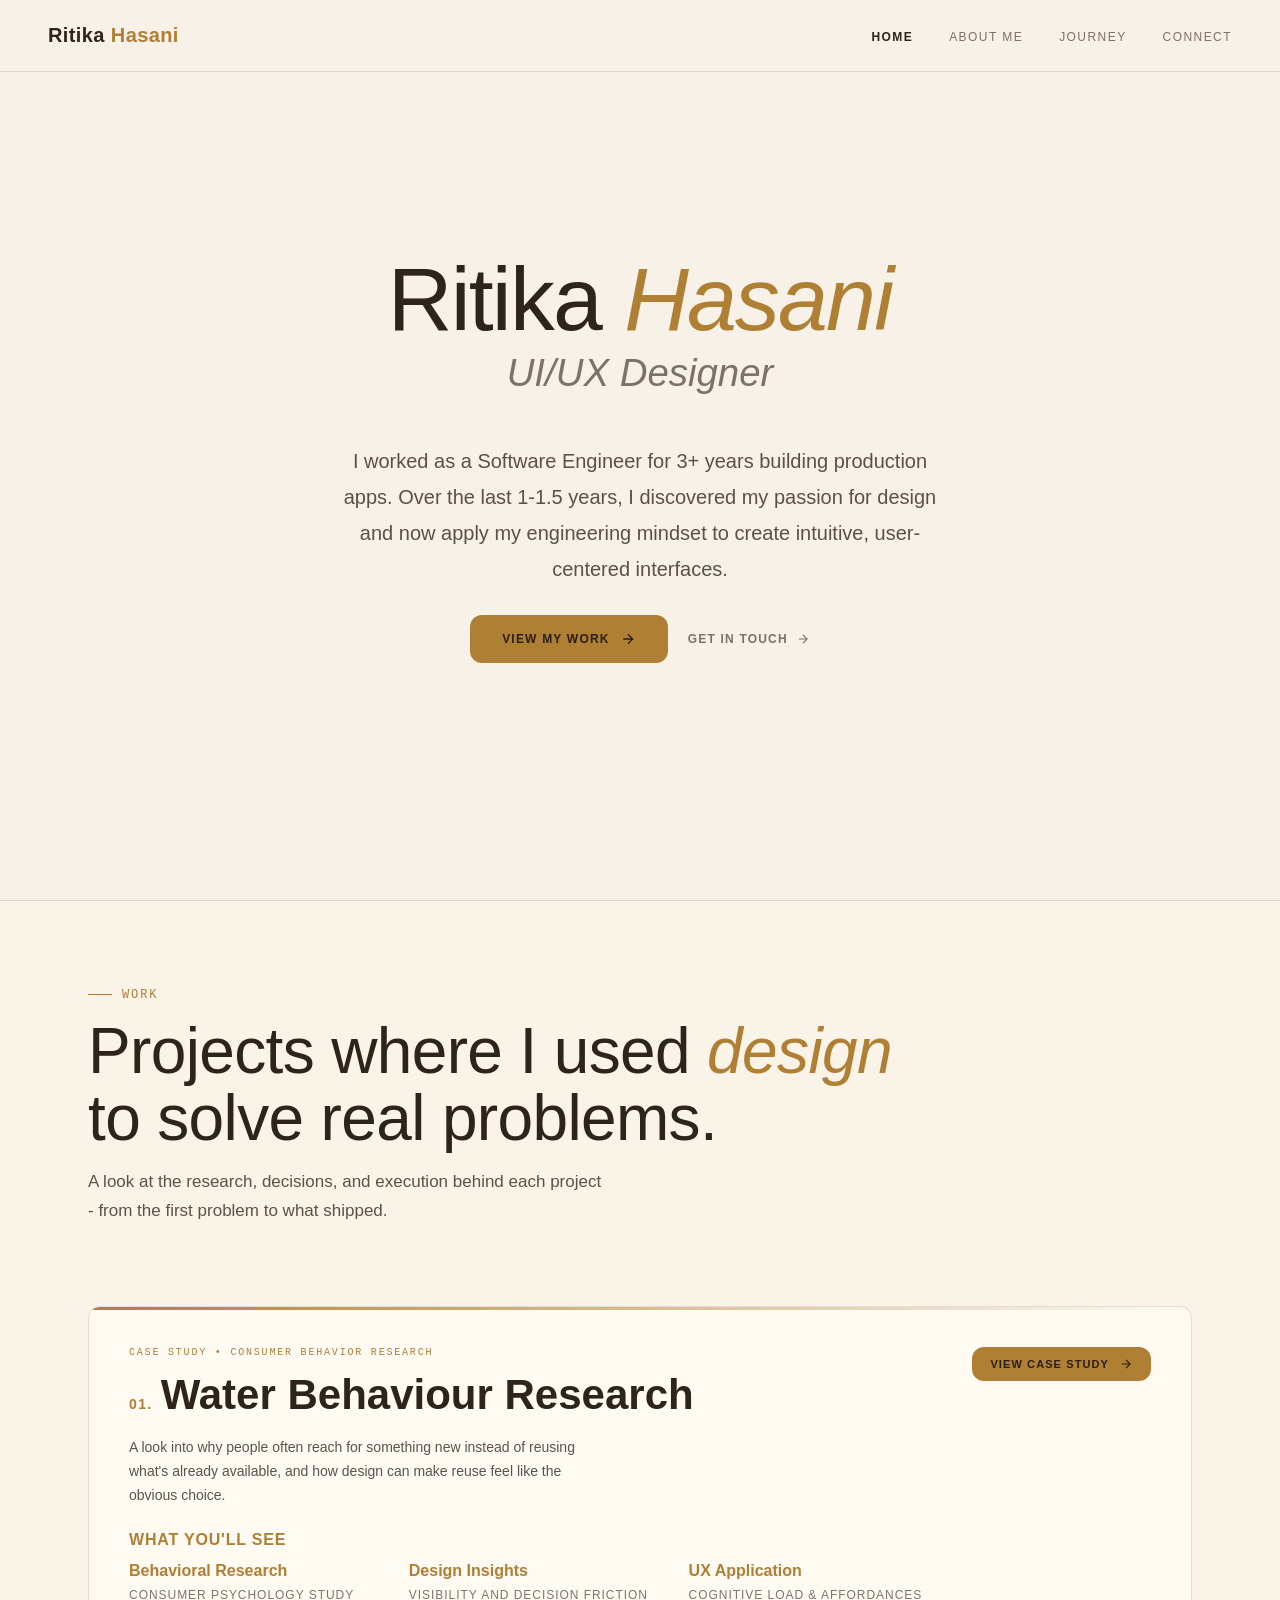
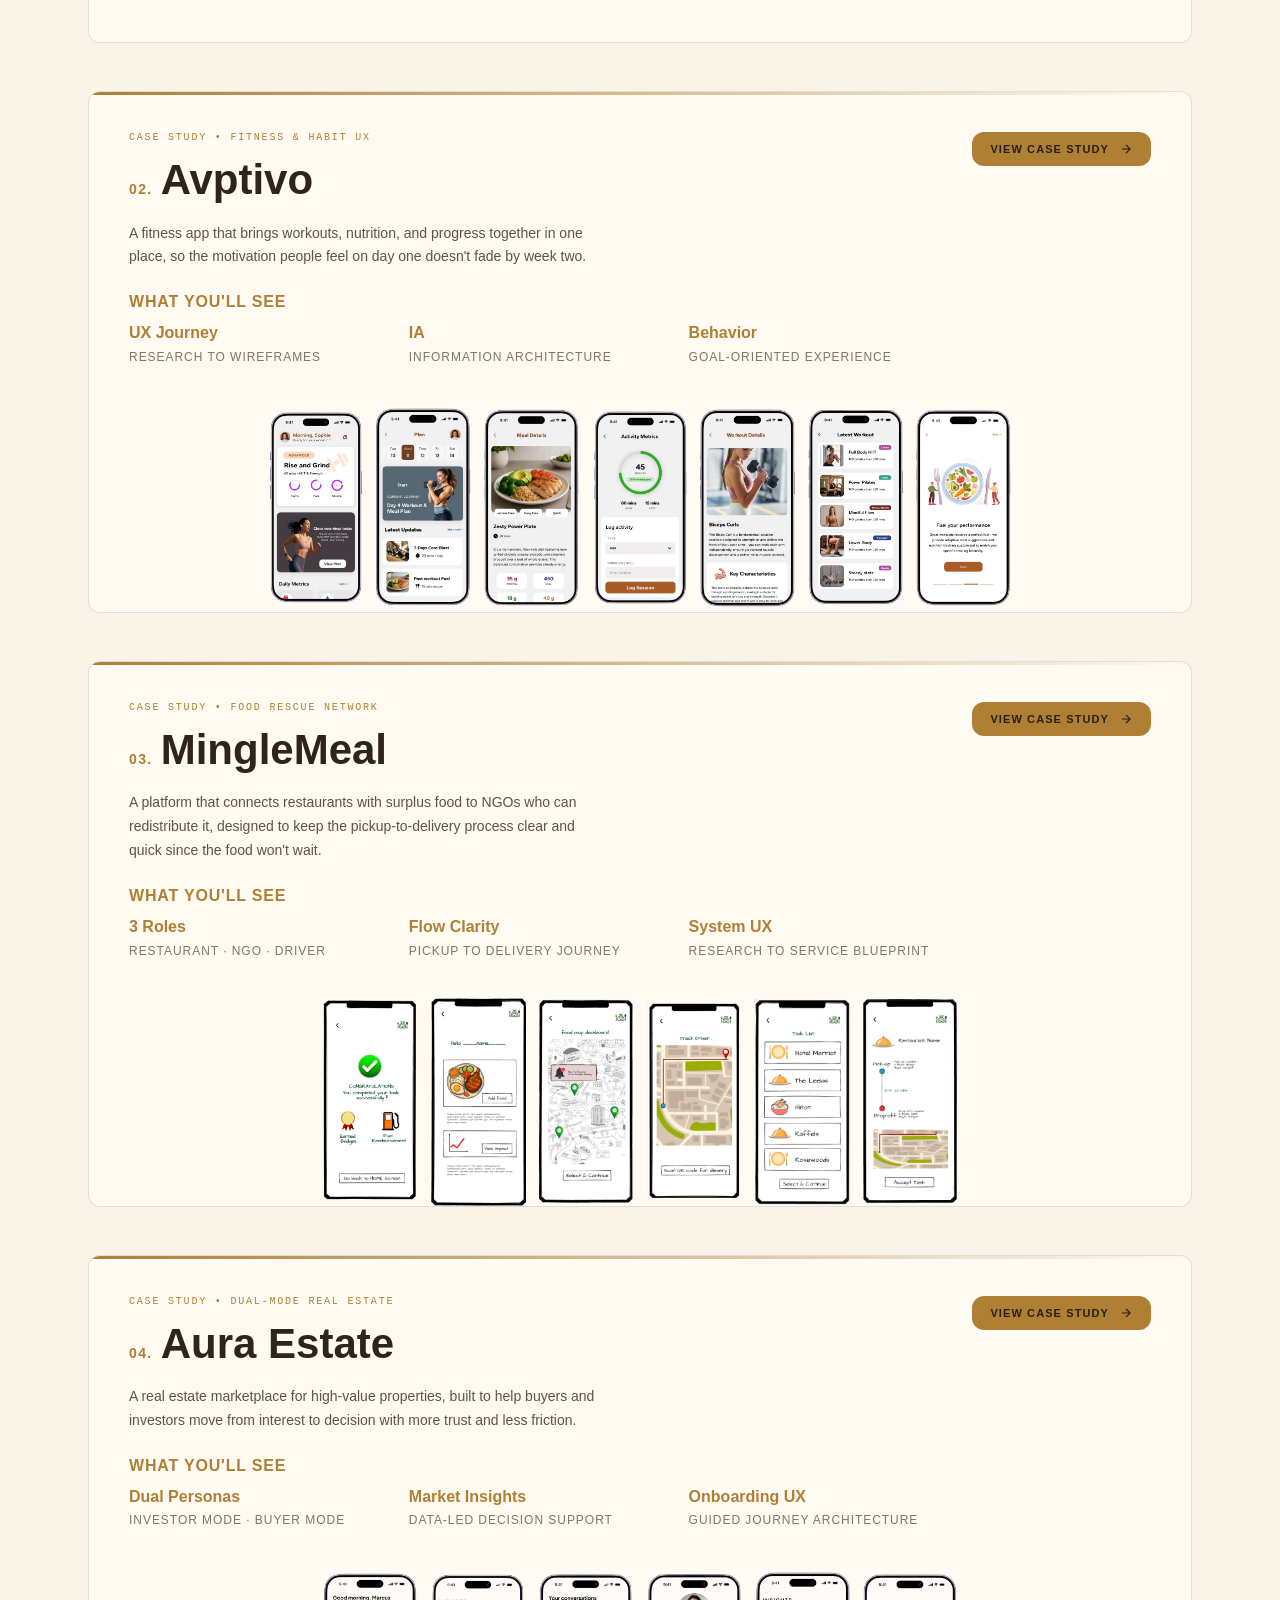
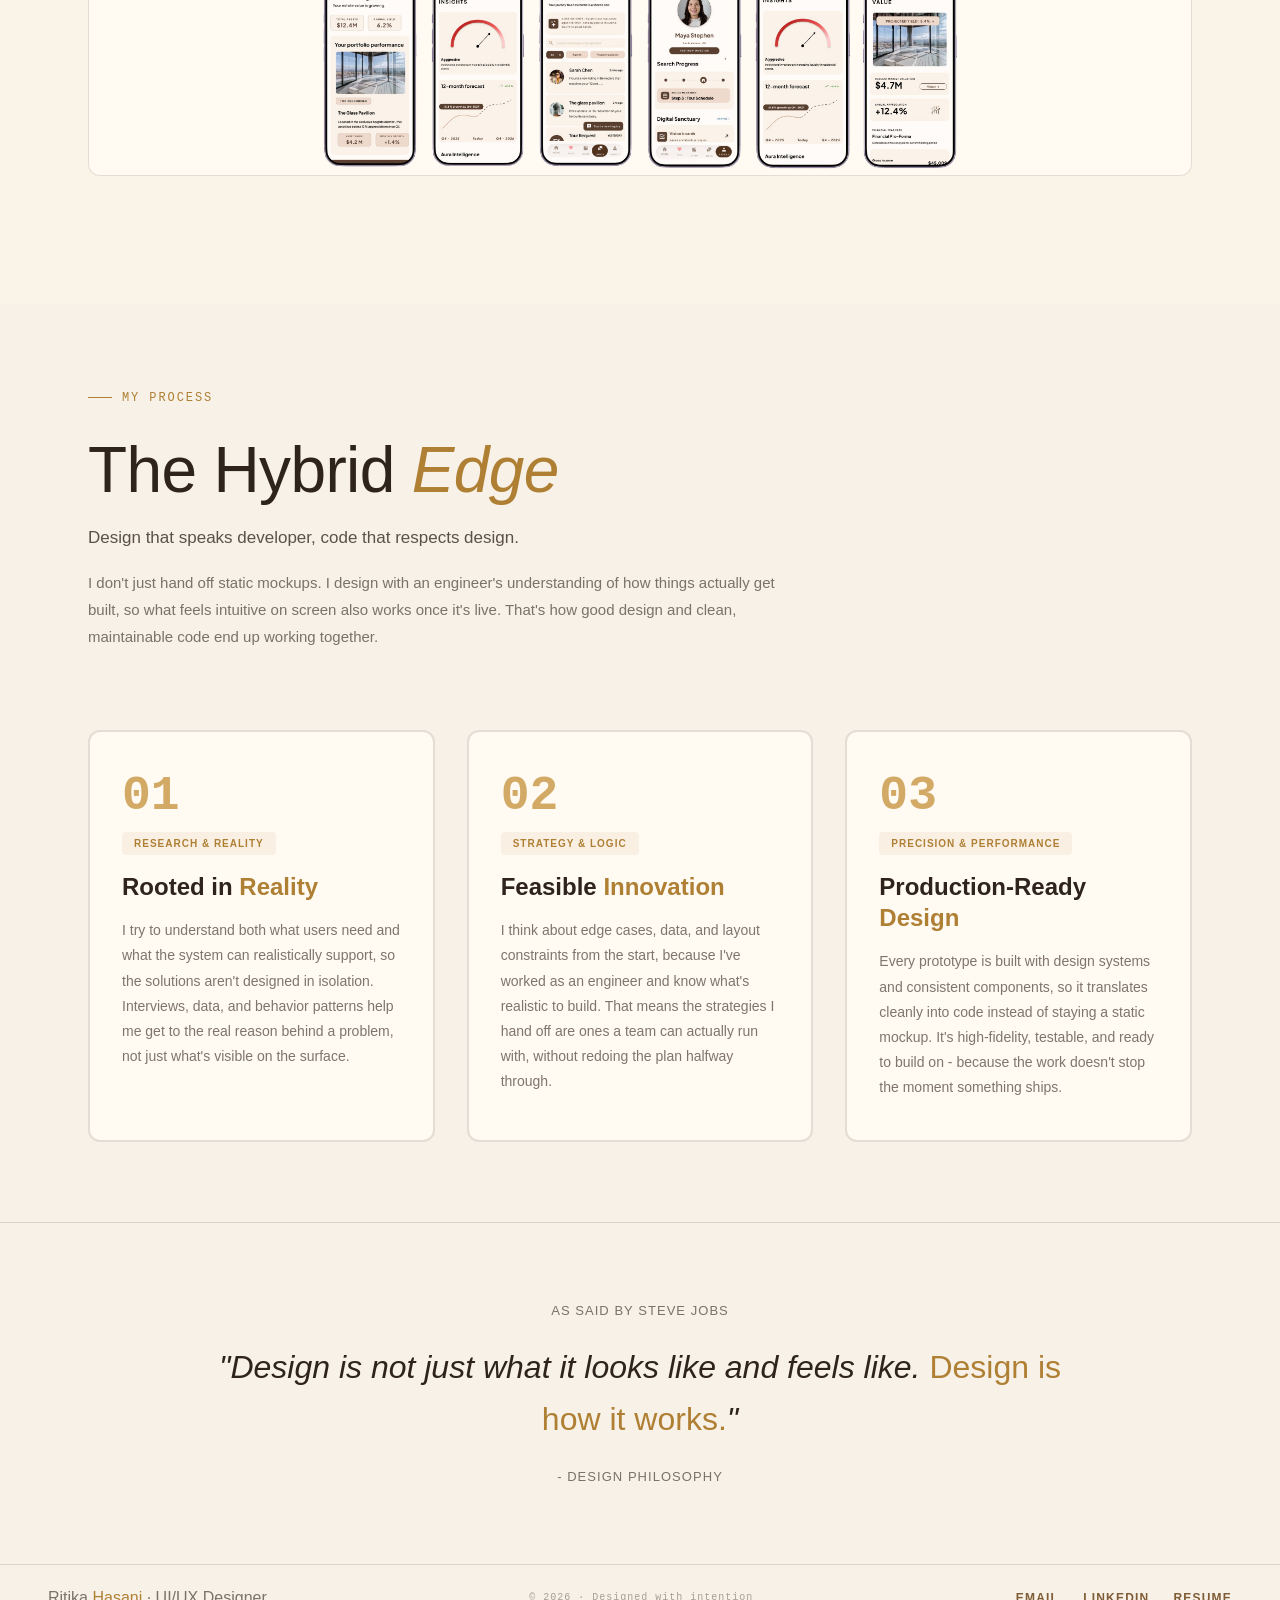
==== commit fc1ef4a6: "changes" ====
--- a/index.html
+++ b/index.html
@@ -1,371 +1,367 @@
 <!DOCTYPE html>
 <html lang="en">
-  <head>
-    <meta charset="UTF-8" />
-    <meta name="viewport" content="width=device-width, initial-scale=1.0" />
-    <title>Ritika Hasani - UI/UX Designer</title>
-    <!-- Fonts are now system fonts -->
-    <link rel="stylesheet" href="portfolio.css" />
-  </head>
-  <body>
-    <!-- ═══════ NAV ═══════ -->
-    <nav id="nav">
-      <a href="index.html" class="nav-logo">Ritika <span>Hasani</span></a>
-      <ul class="nav-links">
-        <li><a href="index.html">Home</a></li>
-        <li><a href="craft.html">About Me</a></li>
-        <li><a href="journey.html">Journey</a></li>
-        <li><a href="connect.html">Connect</a></li>
-      </ul>
-      
-    </nav>
-
-    <!-- ═══════ HERO ═══════ -->
-    <section id="hero">
-      <div class="hero-glow"></div>
-      <div class="hero-left">
-        <h1 class="hero-name">Ritika <em>Hasani</em></h1>
-        <p class="hero-role">UI/UX Designer</p>
-        <p class="hero-statement">
-          I worked as a Software Engineer for 3+ years building production apps. Over the last 1-1.5 years, I discovered my passion for design and now apply my engineering mindset to create intuitive, user-centered interfaces.
-        </p>
-        <div class="hero-actions">
-          <a href="#work" class="btn-primary">
-            View My Work
-            <svg width="16" height="16" fill="none" stroke="currentColor" stroke-width="2" viewBox="0 0 24 24">
-              <path d="M5 12h14M12 5l7 7-7 7" />
-            </svg>
-          </a>
-          <a href="connect.html" class="btn-secondary">
-            Get in touch
-            <svg width="14" height="14" fill="none" stroke="currentColor" stroke-width="2" viewBox="0 0 24 24">
-              <path d="M5 12h14M12 5l7 7-7 7" />
-            </svg>
-          </a>
-        </div>
-      </div>
-    </section>
-
-    <!-- ═══════ WORK ═══════ -->
-    <section id="work" class="section-pad">
-      <div class="container">
-        <div class="section-header reveal">
-          <div class="section-tag">Work</div>
-          <h2 class="section-title">
-            Projects where I leveraged <em>design</em><br />to solve complex problems.
-          </h2>
-          <p class="section-subtitle">
-            End-to-end case studies showcasing research, strategy, and execution - from problem discovery to production impact.
-          </p>
-        </div>
-
-        <!-- Project 01 -->
-        <div class="featured-project reveal">
-          <div class="featured-project-body">
-            <div>
-              <div class="featured-label">Case Study • Consumer Behavior Research</div>
-              <h3 class="featured-title"><span class="featured-number">01.</span>Water Behaviour Research</h3>
-              <p class="featured-desc">
-                Exploring the psychology of consumer choice through research on "The Sealed Illusion" - why users opt for new actions over reusing available resources, and how UX design can bridge this behavioral gap.
-              </p>
-              <div class="featured-metrics-heading">What You'll See</div>
-              <div class="featured-metrics">
-                <div>
-                  <div class="metric-val">Behavioral Research</div>
-                  <div class="metric-label">Consumer psychology study</div>
-                </div>
-                <div>
-                  <div class="metric-val">Design Insights</div>
-                  <div class="metric-label">Visibility and decision friction</div>
-                </div>
-                <div>
-                  <div class="metric-val">UX Application</div>
-                  <div class="metric-label">Cognitive load & affordances</div>
-                </div>
-              </div>
-            </div>
-            <a href="water-behaviour.html" class="btn-primary">
-              View Case Study
-              <svg width="14" height="14" fill="none" stroke="currentColor" stroke-width="2" viewBox="0 0 24 24">
-                <path d="M5 12h14M12 5l7 7-7 7" />
-              </svg>
-            </a>
-          </div>
-        </div>
-
-        <!-- Project 02 -->
-        <div class="featured-project reveal reveal-delay-1">
-          <div class="featured-project-body">
-            <div>
-              <div class="featured-label">Case Study • Fitness & Habit UX</div>
-              <h3 class="featured-title"><span class="featured-number">02.</span>Avptivo</h3>
-              <p class="featured-desc">
-                A fitness ecosystem that uses behavioral triggers and personalized nutrition journeys to reduce early drop-offs and improve long-term habit retention.
-              </p>
-              <div class="featured-metrics-heading">What You'll See</div>
-              <div class="featured-metrics">
-                <div>
-                  <div class="metric-val">UX Journey</div>
-                  <div class="metric-label">Research to wireframes</div>
-                </div>
-                <div>
-                  <div class="metric-val">IA</div>
-                  <div class="metric-label">Information architecture</div>
-                </div>
-                <div>
-                  <div class="metric-val">Behavior</div>
-                  <div class="metric-label">Goal-oriented experience</div>
-                </div>
-              </div>
-            </div>
-            <a href="avptivo.html" class="btn-primary">
-              View Case Study
-              <svg width="14" height="14" fill="none" stroke="currentColor" stroke-width="2" viewBox="0 0 24 24">
-                <path d="M5 12h14M12 5l7 7-7 7" />
-              </svg>
-            </a>
-          </div>
-          <div class="featured-project-image">
-            <div class="project-gallery project-gallery-avptivo">
-              <div class="project-shot"><img src="avptivo_1.png" alt="Avptivo" /></div>
-              <div class="project-shot"><img src="avptivo_2.png" alt="Avptivo" /></div>
-              <div class="project-shot"><img src="avptivo_3.png" alt="Avptivo" /></div>
-              <div class="project-shot"><img src="avptivo_4.png" alt="Avptivo" /></div>
-              <div class="project-shot"><img src="avptivo_5.png" alt="Avptivo" /></div>
-              <div class="project-shot"><img src="avptivo_6.png" alt="Avptivo" /></div>
-              <div class="project-shot"><img src="avptivo_7.png" alt="Avptivo" /></div>
-            </div>
-          </div>
-        </div>
-
-        <!-- Project 03 -->
-        <div class="featured-project reveal reveal-delay-2">
-          <div class="featured-project-body">
-            <div>
-              <div class="featured-label">Case Study • Food Rescue Network</div>
-              <h3 class="featured-title"><span class="featured-number">03.</span>MingleMeal</h3>
-              <p class="featured-desc">
-                A data-driven B2B platform that connects surplus food suppliers with community redistributors, built for operational clarity under time pressure where every second of friction costs perishable inventory.
-              </p>
-              <div class="featured-metrics-heading">What You'll See</div>
-              <div class="featured-metrics">
-                <div>
-                  <div class="metric-val">3 Roles</div>
-                  <div class="metric-label">Restaurant · NGO · Driver</div>
-                </div>
-                <div>
-                  <div class="metric-val">Flow Clarity</div>
-                  <div class="metric-label">Pickup to delivery journey</div>
-                </div>
-                <div>
-                  <div class="metric-val">System UX</div>
-                  <div class="metric-label">Research to service blueprint</div>
-                </div>
-              </div>
-            </div>
-            <a href="minglemeal.html" class="btn-primary">
-              View Case Study
-              <svg width="14" height="14" fill="none" stroke="currentColor" stroke-width="2" viewBox="0 0 24 24">
-                <path d="M5 12h14M12 5l7 7-7 7" />
-              </svg>
-            </a>
-          </div>
-          <div class="featured-project-image">
-            <div class="project-gallery project-gallery-minglemeal">
-              <div class="project-shot"><img src="minglemeal_1.png" alt="MingleMeal" /></div>
-              <div class="project-shot"><img src="minglemeal_2.png" alt="MingleMeal" /></div>
-              <div class="project-shot"><img src="minglemeal_3.png" alt="MingleMeal" /></div>
-              <div class="project-shot"><img src="minglemeal_4.png" alt="MingleMeal" /></div>
-              <div class="project-shot"><img src="minglemeal_5.png" alt="MingleMeal" /></div>
-              <div class="project-shot"><img src="minglemeal_6.png" alt="MingleMeal" /></div>
-            </div>
-          </div>
-        </div>
-
-        <!-- Project 04 -->
-        <div class="featured-project reveal reveal-delay-3">
-          <div class="featured-project-body">
-            <div>
-              <div class="featured-label">Case Study • Dual-Mode Real Estate</div>
-              <h3 class="featured-title"><span class="featured-number">04.</span>Aura Estate</h3>
-              <p class="featured-desc">
-                A luxury real estate marketplace that reduces friction in high-intent investment journeys where trust, clarity, and speed directly influence conversions.
-              </p>
-              <div class="featured-metrics-heading">What You'll See</div>
-              <div class="featured-metrics">
-                <div>
-                  <div class="metric-val">Dual Personas</div>
-                  <div class="metric-label">Investor mode · Buyer mode</div>
-                </div>
-                <div>
-                  <div class="metric-val">Market Insights</div>
-                  <div class="metric-label">Data-led decision support</div>
-                </div>
-                <div>
-                  <div class="metric-val">Onboarding UX</div>
-                  <div class="metric-label">Guided journey architecture</div>
-                </div>
-              </div>
-            </div>
-            <a href="auraestate.html" class="btn-primary">
-              View Case Study
-              <svg width="14" height="14" fill="none" stroke="currentColor" stroke-width="2" viewBox="0 0 24 24">
-                <path d="M5 12h14M12 5l7 7-7 7" />
-              </svg>
-            </a>
-          </div>
-          <div class="featured-project-image">
-            <div class="project-gallery project-gallery-aura">
-              <div class="project-shot"><img src="auraestate_1.png" alt="Aura Estate" /></div>
-              <div class="project-shot"><img src="auraestate_2.png" alt="Aura Estate" /></div>
-              <div class="project-shot"><img src="auraestate_3.png" alt="Aura Estate" /></div>
-              <div class="project-shot"><img src="auraestate_4.png" alt="Aura Estate" /></div>
-              <div class="project-shot"><img src="auraestate_5.png" alt="Aura Estate" /></div>
-              <div class="project-shot"><img src="auraestate_6.png" alt="Aura Estate" /></div>
-            </div>
-          </div>
-        </div>
-      </div>
-    </section>
-
-    <!-- Design Philosophy - The Hybrid Edge -->
-    <section class="section-pad">
-      <div class="container">
-        <div class="process-header reveal">
-          <div class="process-header-left">
-            <div class="section-tag">My Process</div>
-            <h2 class="process-main-title">
-              The Hybrid <em>Edge</em>
-            </h2>
-            <p class="process-subheadline">
-              Design that speaks developer, code that respects design.
-            </p>
-            <p class="process-description">
-              I don't handoff static mockups. I build user-centered experiences with an engineer's logic—ensuring what feels intuitive on screen actually works in production. This is how I bridge the gap between pixel-perfect design and clean, scalable code.
-            </p>
-          </div>
-        </div>
-
-        <div class="process-pillars reveal">
-          <div class="process-pillar">
-            <div class="pillar-number">01</div>
-            <div class="pillar-badge">Research & Reality</div>
-            <h3 class="pillar-title">Rooted in <em>Reality</em></h3>
-            <p class="pillar-body">
-              I understand both the user's world and the technical constraints. This isn't design in isolation—it's solutions grounded in what users need and what systems can actually deliver. Deep dives into interviews, data, and behavior reveal the real why, not surface-level pain points.
-            </p>
-          </div>
-          
-          <div class="process-pillar">
-            <div class="pillar-number">02</div>
-            <div class="pillar-badge">Strategy & Logic</div>
-            <h3 class="pillar-title">Feasible <em>Innovation</em></h3>
-            <p class="pillar-body">
-              My ideation includes edge cases, data structures, and layout constraints from day one. Because I've lived as an engineer, I design with implementation in mind. I synthesize complex insights into clear strategies that teams can actually execute—no impractical handoffs.
-            </p>
-          </div>
-          
-          <div class="process-pillar">
-            <div class="pillar-number">03</div>
-            <div class="pillar-badge">Precision & Performance</div>
-            <h3 class="pillar-title">Production-Ready <em>Design</em></h3>
-            <p class="pillar-body">
-              Every prototype uses design systems, consistent components, and crisp interaction logic. You're not getting static mockups—you're getting design that translates cleanly to scalable code. High-fidelity, testable, and ready for the next iteration. Because shipping is just the first data point.
-            </p>
-          </div>
-        </div>
-      </div>
-    </section>
-
-    <!-- Design Vision Quote -->
-    <section class="quote-section">
-      <div class="container">
-        <div class="quote-source">As said by Steve Jobs</div>
-        <div class="quote-text">"Design is not just what it looks like and feels like. <em>Design is how it works.</em>"</div>
-        <div class="quote-attr">- DESIGN PHILOSOPHY</div>
-      </div>
-    </section>
-
-    <!-- ═══════ FOOTER ═══════ -->
-    <footer>
-      <div class="footer-brand">
-        Ritika <span>Hasani</span> · UI/UX Designer
-      </div>
-      <div class="footer-copy">© 2026 · Designed with intention</div>
-      <div class="footer-links">
-        <span class="footer-text">EMAIL</span>
-        <a href="https://www.linkedin.com/in/ritika-hasani-b477501a9" target="_blank" rel="noopener noreferrer" class="footer-link">LINKEDIN</a>
-        <a href="https://drive.google.com/file/d/1xRbjM-YlccKc3PoMZjt7O5ifokO0vY9r/view?usp=sharing" target="_blank" rel="noopener noreferrer" class="footer-text-link">RESUME</a>
-      </div>
-    </footer>
-
-    <script>
-      const nav = document.getElementById("nav");
-      const navLogo = document.querySelector(".nav-logo");
-      const heroSection = document.getElementById("hero");
-      const quoteSection = document.querySelector(".quote-section");
-      const footer = document.querySelector("footer");
-
-      const updateLogoVisibility = () => {
-        const scrollY = window.scrollY;
-        nav.classList.toggle("scrolled", scrollY > 60);
-
-        let hideLogo = false;
-        
-        // Hide when hero is visible
-        if (heroSection) {
-          const heroBottom = heroSection.offsetTop + heroSection.offsetHeight;
-          hideLogo = scrollY < heroBottom - 100;
-        }
-        
-        // Hide when quote section is visible
-        if (quoteSection) {
-          const quoteTop = quoteSection.offsetTop;
-          const quoteBottom = quoteTop + quoteSection.offsetHeight;
-          const viewportBottom = scrollY + window.innerHeight;
-          const quoteVisible = viewportBottom > quoteTop + 80 && scrollY < quoteBottom - 80;
-          hideLogo = hideLogo || quoteVisible;
-        }
-        
-        // Hide when footer is visible
-        if (footer) {
-          const footerTop = footer.offsetTop;
-          const viewportBottom = scrollY + window.innerHeight;
-          hideLogo = hideLogo || (viewportBottom > footerTop);
-        }
-
-        navLogo.classList.toggle("hidden", hideLogo);
-      };
-
-      // Set active nav link
-      const setActiveNav = () => {
-        const currentPage = window.location.pathname.split('/').pop() || 'index.html';
-        const navLinks = document.querySelectorAll('.nav-links a');
-        navLinks.forEach(link => {
-          link.classList.remove('active');
-          if (link.getAttribute('href') === currentPage) {
-            link.classList.add('active');
-          }
-        });
-      };
-
-      window.addEventListener("scroll", updateLogoVisibility);
-      updateLogoVisibility();
-      setActiveNav();
-
-      const revealEls = document.querySelectorAll(".reveal");
-      const io = new IntersectionObserver(
-        (entries) => {
-          entries.forEach((e) => {
-            if (e.isIntersecting) {
-              e.target.classList.add("visible");
-              io.unobserve(e.target);
-            }
-          });
-        },
-        { threshold: 0.12 },
-      );
-      revealEls.forEach((el) => io.observe(el));
-    </script>
-  </body>
-</html>
+<head>
+<meta charset="UTF-8" />
+<meta name="viewport" content="width=device-width, initial-scale=1.0" />
+<title>Ritika Hasani - UI/UX Designer</title>
+<!-- Fonts are now system fonts -->
+<link rel="stylesheet" href="portfolio.css" />
+</head>
+<body>
+<!-- ═══════ NAV ═══════ -->
+<nav id="nav">
+<a href="index.html" class="nav-logo">Ritika <span>Hasani</span></a>
+<ul class="nav-links">
+<li><a href="index.html">Home</a></li>
+<li><a href="craft.html">About Me</a></li>
+<li><a href="journey.html">Journey</a></li>
+<li><a href="connect.html">Connect</a></li>
+</ul>
+</nav>
+
+<!-- ═══════ HERO ═══════ -->
+<section id="hero">
+<div class="hero-glow"></div>
+<div class="hero-left">
+<h1 class="hero-name">Ritika <em>Hasani</em></h1>
+<p class="hero-role">UI/UX Designer</p>
+<p class="hero-statement">
+I worked as a Software Engineer for 3+ years building production apps. Over the last 1-1.5 years, I discovered my passion for design and now apply my engineering mindset to create intuitive, user-centered interfaces.
+</p>
+<div class="hero-actions">
+<a href="#work" class="btn-primary">
+View My Work
+<svg width="16" height="16" fill="none" stroke="currentColor" stroke-width="2" viewBox="0 0 24 24">
+<path d="M5 12h14M12 5l7 7-7 7" />
+</svg>
+</a>
+<a href="connect.html" class="btn-secondary">
+Get in touch
+<svg width="14" height="14" fill="none" stroke="currentColor" stroke-width="2" viewBox="0 0 24 24">
+<path d="M5 12h14M12 5l7 7-7 7" />
+</svg>
+</a>
+</div>
+</div>
+</section>
+
+<!-- ═══════ WORK ═══════ -->
+<section id="work" class="section-pad">
+<div class="container">
+<div class="section-header reveal">
+<div class="section-tag">Work</div>
+<h2 class="section-title">
+Projects where I used <em>design</em><br />to solve real problems.
+</h2>
+<p class="section-subtitle">
+A look at the research, decisions, and execution behind each project - from the first problem to what shipped.
+</p>
+</div>
+
+<!-- Project 01 -->
+<div class="featured-project reveal">
+<div class="featured-project-body">
+<div>
+<div class="featured-label">Case Study • Consumer Behavior Research</div>
+<h3 class="featured-title"><span class="featured-number">01.</span>Water Behaviour Research</h3>
+<p class="featured-desc">
+A look into why people often reach for something new instead of reusing what's already available, and how design can make reuse feel like the obvious choice.
+</p>
+<div class="featured-metrics-heading">What You'll See</div>
+<div class="featured-metrics">
+<div>
+<div class="metric-val">Behavioral Research</div>
+<div class="metric-label">Consumer psychology study</div>
+</div>
+<div>
+<div class="metric-val">Design Insights</div>
+<div class="metric-label">Visibility and decision friction</div>
+</div>
+<div>
+<div class="metric-val">UX Application</div>
+<div class="metric-label">Cognitive load & affordances</div>
+</div>
+</div>
+</div>
+<a href="water-behaviour.html" class="btn-primary">
+View Case Study
+<svg width="14" height="14" fill="none" stroke="currentColor" stroke-width="2" viewBox="0 0 24 24">
+<path d="M5 12h14M12 5l7 7-7 7" />
+</svg>
+</a>
+</div>
+</div>
+
+<!-- Project 02 -->
+<div class="featured-project reveal reveal-delay-1">
+<div class="featured-project-body">
+<div>
+<div class="featured-label">Case Study • Fitness & Habit UX</div>
+<h3 class="featured-title"><span class="featured-number">02.</span>Avptivo</h3>
+<p class="featured-desc">
+A fitness app that brings workouts, nutrition, and progress together in one place, so the motivation people feel on day one doesn't fade by week two.
+</p>
+<div class="featured-metrics-heading">What You'll See</div>
+<div class="featured-metrics">
+<div>
+<div class="metric-val">UX Journey</div>
+<div class="metric-label">Research to wireframes</div>
+</div>
+<div>
+<div class="metric-val">IA</div>
+<div class="metric-label">Information architecture</div>
+</div>
+<div>
+<div class="metric-val">Behavior</div>
+<div class="metric-label">Goal-oriented experience</div>
+</div>
+</div>
+</div>
+<a href="avptivo.html" class="btn-primary">
+View Case Study
+<svg width="14" height="14" fill="none" stroke="currentColor" stroke-width="2" viewBox="0 0 24 24">
+<path d="M5 12h14M12 5l7 7-7 7" />
+</svg>
+</a>
+</div>
+<div class="featured-project-image">
+<div class="project-gallery project-gallery-avptivo">
+<div class="project-shot"><img src="avptivo_1.png" alt="Avptivo" /></div>
+<div class="project-shot"><img src="avptivo_2.png" alt="Avptivo" /></div>
+<div class="project-shot"><img src="avptivo_3.png" alt="Avptivo" /></div>
+<div class="project-shot"><img src="avptivo_4.png" alt="Avptivo" /></div>
+<div class="project-shot"><img src="avptivo_5.png" alt="Avptivo" /></div>
+<div class="project-shot"><img src="avptivo_6.png" alt="Avptivo" /></div>
+<div class="project-shot"><img src="avptivo_7.png" alt="Avptivo" /></div>
+</div>
+</div>
+</div>
+
+<!-- Project 03 -->
+<div class="featured-project reveal reveal-delay-2">
+<div class="featured-project-body">
+<div>
+<div class="featured-label">Case Study • Food Rescue Network</div>
+<h3 class="featured-title"><span class="featured-number">03.</span>MingleMeal</h3>
+<p class="featured-desc">
+A platform that connects restaurants with surplus food to NGOs who can redistribute it, designed to keep the pickup-to-delivery process clear and quick since the food won't wait.
+</p>
+<div class="featured-metrics-heading">What You'll See</div>
+<div class="featured-metrics">
+<div>
+<div class="metric-val">3 Roles</div>
+<div class="metric-label">Restaurant · NGO · Driver</div>
+</div>
+<div>
+<div class="metric-val">Flow Clarity</div>
+<div class="metric-label">Pickup to delivery journey</div>
+</div>
+<div>
+<div class="metric-val">System UX</div>
+<div class="metric-label">Research to service blueprint</div>
+</div>
+</div>
+</div>
+<a href="minglemeal.html" class="btn-primary">
+View Case Study
+<svg width="14" height="14" fill="none" stroke="currentColor" stroke-width="2" viewBox="0 0 24 24">
+<path d="M5 12h14M12 5l7 7-7 7" />
+</svg>
+</a>
+</div>
+<div class="featured-project-image">
+<div class="project-gallery project-gallery-minglemeal">
+<div class="project-shot"><img src="minglemeal_1.png" alt="MingleMeal" /></div>
+<div class="project-shot"><img src="minglemeal_2.png" alt="MingleMeal" /></div>
+<div class="project-shot"><img src="minglemeal_3.png" alt="MingleMeal" /></div>
+<div class="project-shot"><img src="minglemeal_4.png" alt="MingleMeal" /></div>
+<div class="project-shot"><img src="minglemeal_5.png" alt="MingleMeal" /></div>
+<div class="project-shot"><img src="minglemeal_6.png" alt="MingleMeal" /></div>
+</div>
+</div>
+</div>
+
+<!-- Project 04 -->
+<div class="featured-project reveal reveal-delay-3">
+<div class="featured-project-body">
+<div>
+<div class="featured-label">Case Study • Dual-Mode Real Estate</div>
+<h3 class="featured-title"><span class="featured-number">04.</span>Aura Estate</h3>
+<p class="featured-desc">
+A real estate marketplace for high-value properties, built to help buyers and investors move from interest to decision with more trust and less friction.
+</p>
+<div class="featured-metrics-heading">What You'll See</div>
+<div class="featured-metrics">
+<div>
+<div class="metric-val">Dual Personas</div>
+<div class="metric-label">Investor mode · Buyer mode</div>
+</div>
+<div>
+<div class="metric-val">Market Insights</div>
+<div class="metric-label">Data-led decision support</div>
+</div>
+<div>
+<div class="metric-val">Onboarding UX</div>
+<div class="metric-label">Guided journey architecture</div>
+</div>
+</div>
+</div>
+<a href="auraestate.html" class="btn-primary">
+View Case Study
+<svg width="14" height="14" fill="none" stroke="currentColor" stroke-width="2" viewBox="0 0 24 24">
+<path d="M5 12h14M12 5l7 7-7 7" />
+</svg>
+</a>
+</div>
+<div class="featured-project-image">
+<div class="project-gallery project-gallery-aura">
+<div class="project-shot"><img src="auraestate_1.png" alt="Aura Estate" /></div>
+<div class="project-shot"><img src="auraestate_2.png" alt="Aura Estate" /></div>
+<div class="project-shot"><img src="auraestate_3.png" alt="Aura Estate" /></div>
+<div class="project-shot"><img src="auraestate_4.png" alt="Aura Estate" /></div>
+<div class="project-shot"><img src="auraestate_5.png" alt="Aura Estate" /></div>
+<div class="project-shot"><img src="auraestate_6.png" alt="Aura Estate" /></div>
+</div>
+</div>
+</div>
+</div>
+</section>
+
+<!-- Design Philosophy - The Hybrid Edge -->
+<section class="section-pad">
+<div class="container">
+<div class="process-header reveal">
+<div class="process-header-left">
+<div class="section-tag">My Process</div>
+<h2 class="process-main-title">
+The Hybrid <em>Edge</em>
+</h2>
+<p class="process-subheadline">
+Design that speaks developer, code that respects design.
+</p>
+<p class="process-description">
+I don't just hand off static mockups. I design with an engineer's understanding of how things actually get built, so what feels intuitive on screen also works once it's live. That's how good design and clean, maintainable code end up working together.
+</p>
+</div>
+</div>
+<div class="process-pillars reveal">
+<div class="process-pillar">
+<div class="pillar-number">01</div>
+<div class="pillar-badge">Research & Reality</div>
+<h3 class="pillar-title">Rooted in <em>Reality</em></h3>
+<p class="pillar-body">
+I try to understand both what users need and what the system can realistically support, so the solutions aren't designed in isolation. Interviews, data, and behavior patterns help me get to the real reason behind a problem, not just what's visible on the surface.
+</p>
+</div>
+<div class="process-pillar">
+<div class="pillar-number">02</div>
+<div class="pillar-badge">Strategy & Logic</div>
+<h3 class="pillar-title">Feasible <em>Innovation</em></h3>
+<p class="pillar-body">
+I think about edge cases, data, and layout constraints from the start, because I've worked as an engineer and know what's realistic to build. That means the strategies I hand off are ones a team can actually run with, without redoing the plan halfway through.
+</p>
+</div>
+<div class="process-pillar">
+<div class="pillar-number">03</div>
+<div class="pillar-badge">Precision & Performance</div>
+<h3 class="pillar-title">Production-Ready <em>Design</em></h3>
+<p class="pillar-body">
+Every prototype is built with design systems and consistent components, so it translates cleanly into code instead of staying a static mockup. It's high-fidelity, testable, and ready to build on - because the work doesn't stop the moment something ships.
+</p>
+</div>
+</div>
+</div>
+</section>
+
+<!-- Design Vision Quote -->
+<section class="quote-section">
+<div class="container">
+<div class="quote-source">As said by Steve Jobs</div>
+<div class="quote-text">"Design is not just what it looks like and feels like. <em>Design is how it works.</em>"</div>
+<div class="quote-attr">- DESIGN PHILOSOPHY</div>
+</div>
+</section>
+
+<!-- ═══════ FOOTER ═══════ -->
+<footer>
+<div class="footer-brand">
+Ritika <span>Hasani</span> · UI/UX Designer
+</div>
+<div class="footer-copy">© 2026 · Designed with intention</div>
+<div class="footer-links">
+<span class="footer-text">EMAIL</span>
+<a href="https://www.linkedin.com/in/ritika-hasani-b477501a9" target="_blank" rel="noopener noreferrer" class="footer-link">LINKEDIN</a>
+<a href="https://drive.google.com/file/d/1xRbjM-YlccKc3PoMZjt7O5ifokO0vY9r/view?usp=sharing" target="_blank" rel="noopener noreferrer" class="footer-text-link">RESUME</a>
+</div>
+</footer>
+
+<script>
+const nav = document.getElementById("nav");
+const navLogo = document.querySelector(".nav-logo");
+const heroSection = document.getElementById("hero");
+const quoteSection = document.querySelector(".quote-section");
+const footer = document.querySelector("footer");
+
+const updateLogoVisibility = () => {
+  const scrollY = window.scrollY;
+  nav.classList.toggle("scrolled", scrollY > 60);
+
+  let hideLogo = false;
+
+  // Hide when hero is visible
+  if (heroSection) {
+    const heroBottom = heroSection.offsetTop + heroSection.offsetHeight;
+    hideLogo = scrollY < heroBottom - 100;
+  }
+
+  // Hide when quote section is visible
+  if (quoteSection) {
+    const quoteTop = quoteSection.offsetTop;
+    const quoteBottom = quoteTop + quoteSection.offsetHeight;
+    const viewportBottom = scrollY + window.innerHeight;
+    const quoteVisible = viewportBottom > quoteTop + 80 && scrollY < quoteBottom - 80;
+    hideLogo = hideLogo || quoteVisible;
+  }
+
+  // Hide when footer is visible
+  if (footer) {
+    const footerTop = footer.offsetTop;
+    const viewportBottom = scrollY + window.innerHeight;
+    hideLogo = hideLogo || (viewportBottom > footerTop);
+  }
+
+  navLogo.classList.toggle("hidden", hideLogo);
+};
+
+// Set active nav link
+const setActiveNav = () => {
+  const currentPage = window.location.pathname.split('/').pop() || 'index.html';
+  const navLinks = document.querySelectorAll('.nav-links a');
+  navLinks.forEach(link => {
+    link.classList.remove('active');
+    if (link.getAttribute('href') === currentPage) {
+      link.classList.add('active');
+    }
+  });
+};
+
+window.addEventListener("scroll", updateLogoVisibility);
+updateLogoVisibility();
+setActiveNav();
+
+const revealEls = document.querySelectorAll(".reveal");
+const io = new IntersectionObserver(
+  (entries) => {
+    entries.forEach((e) => {
+      if (e.isIntersecting) {
+        e.target.classList.add("visible");
+        io.unobserve(e.target);
+      }
+    });
+  },
+  { threshold: 0.12 },
+);
+revealEls.forEach((el) => io.observe(el));
+</script>
+</body>
+</html>
--- a/portfolio.css
+++ b/portfolio.css
@@ -340,8 +340,22 @@
   padding: 80px 0;
 }
 
+/* Journey page: tighten the gap between the education timeline
+   and the "Professional Journey" section below it (halved) */
+.section-pad:has(.education-timeline) {
+  padding-bottom: 40px;
+}
+
 .section-pad:has(.education-timeline) + .section-pad {
-  padding-top: 40px;
+  padding-top: 20px;
+  padding-bottom: 40px;
+}
+
+/* Connect page: more breathing room below the nav, and a tighter
+   gap above the footer (halved) */
+.section-pad:has(.contact-grid) {
+  padding-top: 140px;
+  padding-bottom: 40px;
 }
 
 .section-header {
@@ -436,7 +450,7 @@
   position: relative;
   display: flex;
   align-items: center;
-  justify-content: center;
+  justify-content: flex-end;
   gap: 12px;
   margin: 0 auto;
 }
@@ -938,11 +952,6 @@
   color: var(--text-muted);
   margin-top: 4px;
 }
-  letter-spacing: 0.08em;
-  text-transform: uppercase;
-  color: var(--text-muted);
-  margin-top: 4px;
-}
 
 /* ═══════════════════════════════════════════
    PROCESS
@@ -1444,39 +1453,11 @@
   background: #fdf7ee;
   border-top: 1px solid var(--border);
 }
-.contact-inner {
+.contact-grid {
   display: grid;
   grid-template-columns: 1fr 1fr;
   gap: 80px;
   align-items: center;
-  padding: 100px 0;
-}
-.contact-available {
-  display: inline-flex;
-  align-items: center;
-  gap: 8px;
-  font-size: 12px;
-  font-weight: 500;
-  letter-spacing: 0.1em;
-  text-transform: uppercase;
-  color: #4caf7d;
-  margin-bottom: 24px;
-}
-.contact-available-dot {
-  width: 7px;
-  height: 7px;
-  background: #4caf7d;
-  border-radius: 50%;
-  animation: pulse 2s ease-in-out infinite;
-}
-@keyframes pulse {
-  0%,
-  100% {
-    box-shadow: 0 0 0 0 rgba(76, 175, 125, 0.4);
-  }
-  50% {
-    box-shadow: 0 0 0 8px rgba(76, 175, 125, 0);
-  }
 }
 .contact-heading {
   font-family: -apple-system, BlinkMacSystemFont, 'Segoe UI', Roboto, 'Helvetica Neue', Arial, sans-serif;
@@ -1499,7 +1480,7 @@
   letter-spacing: 0.08em;
   text-transform: uppercase;
   color: #10b981;
-  margin-bottom: 60px;
+  margin-bottom: 24px;
   padding: 0;
 }
 .status-dot {
@@ -1668,7 +1649,7 @@
   flex-wrap: wrap;
   gap: 50px;
   margin-top: 60px;
-  margin-bottom: 48px;
+  margin-bottom: 24px;
   align-items: center;
   justify-content: center;
 }
@@ -1852,7 +1833,7 @@
   }
   .about-grid,
   .creds-grid,
-  .contact-inner {
+  .contact-grid {
     grid-template-columns: 1fr;
     gap: 40px;
   }
@@ -1993,4 +1974,4 @@
     flex-direction: column;
     text-align: center;
   }
-}
+}
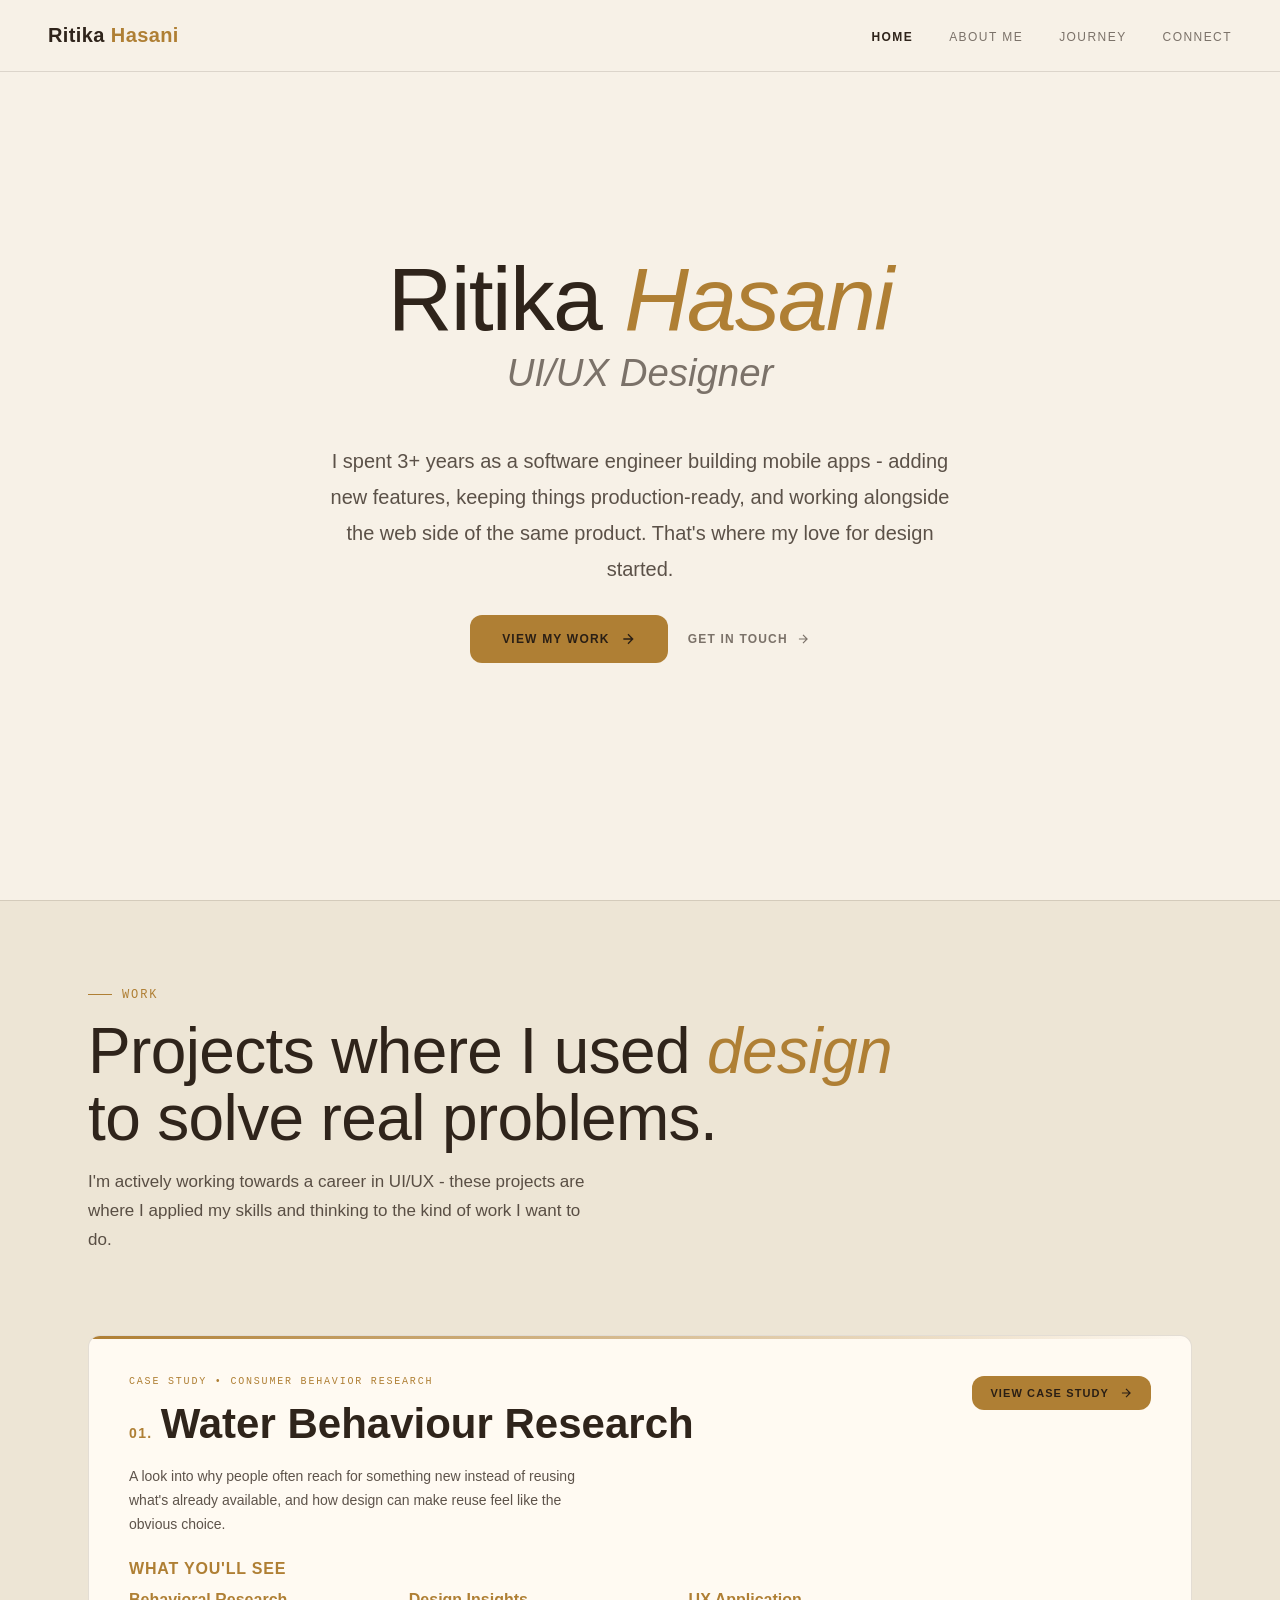
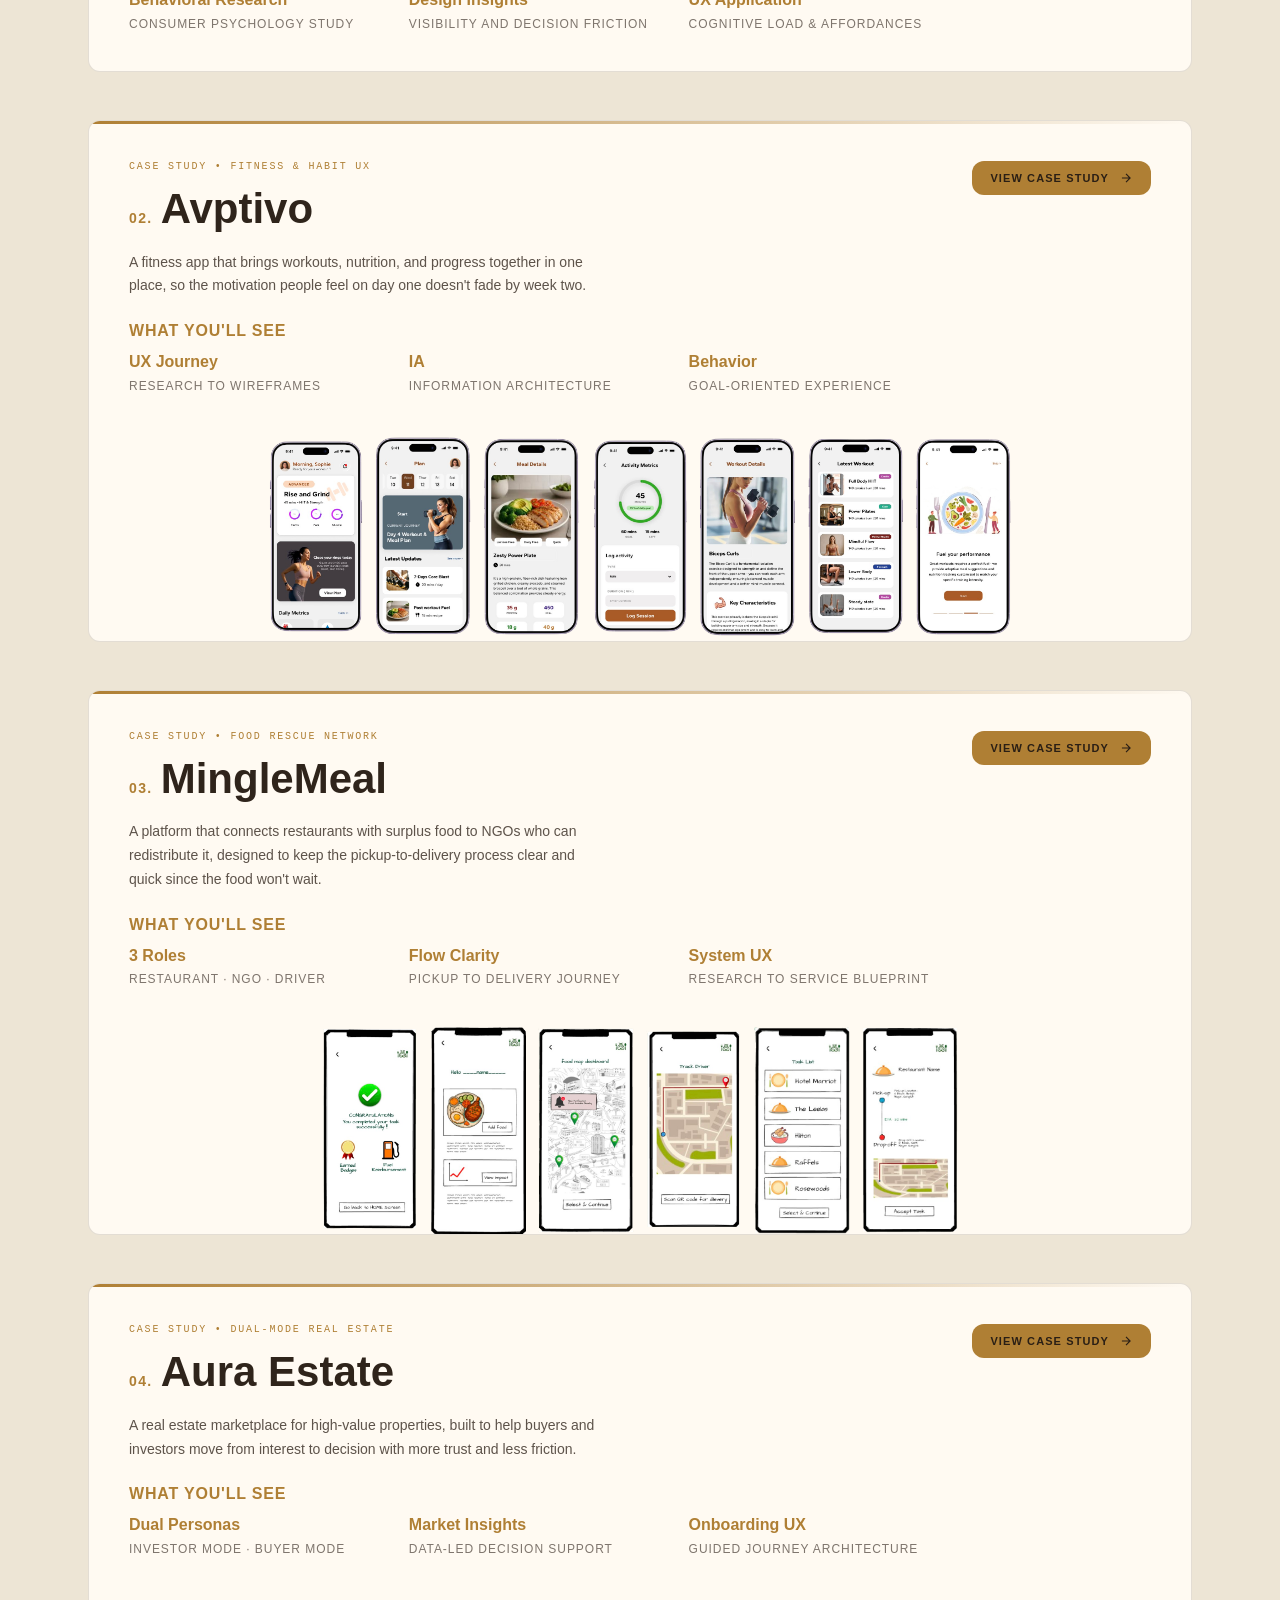
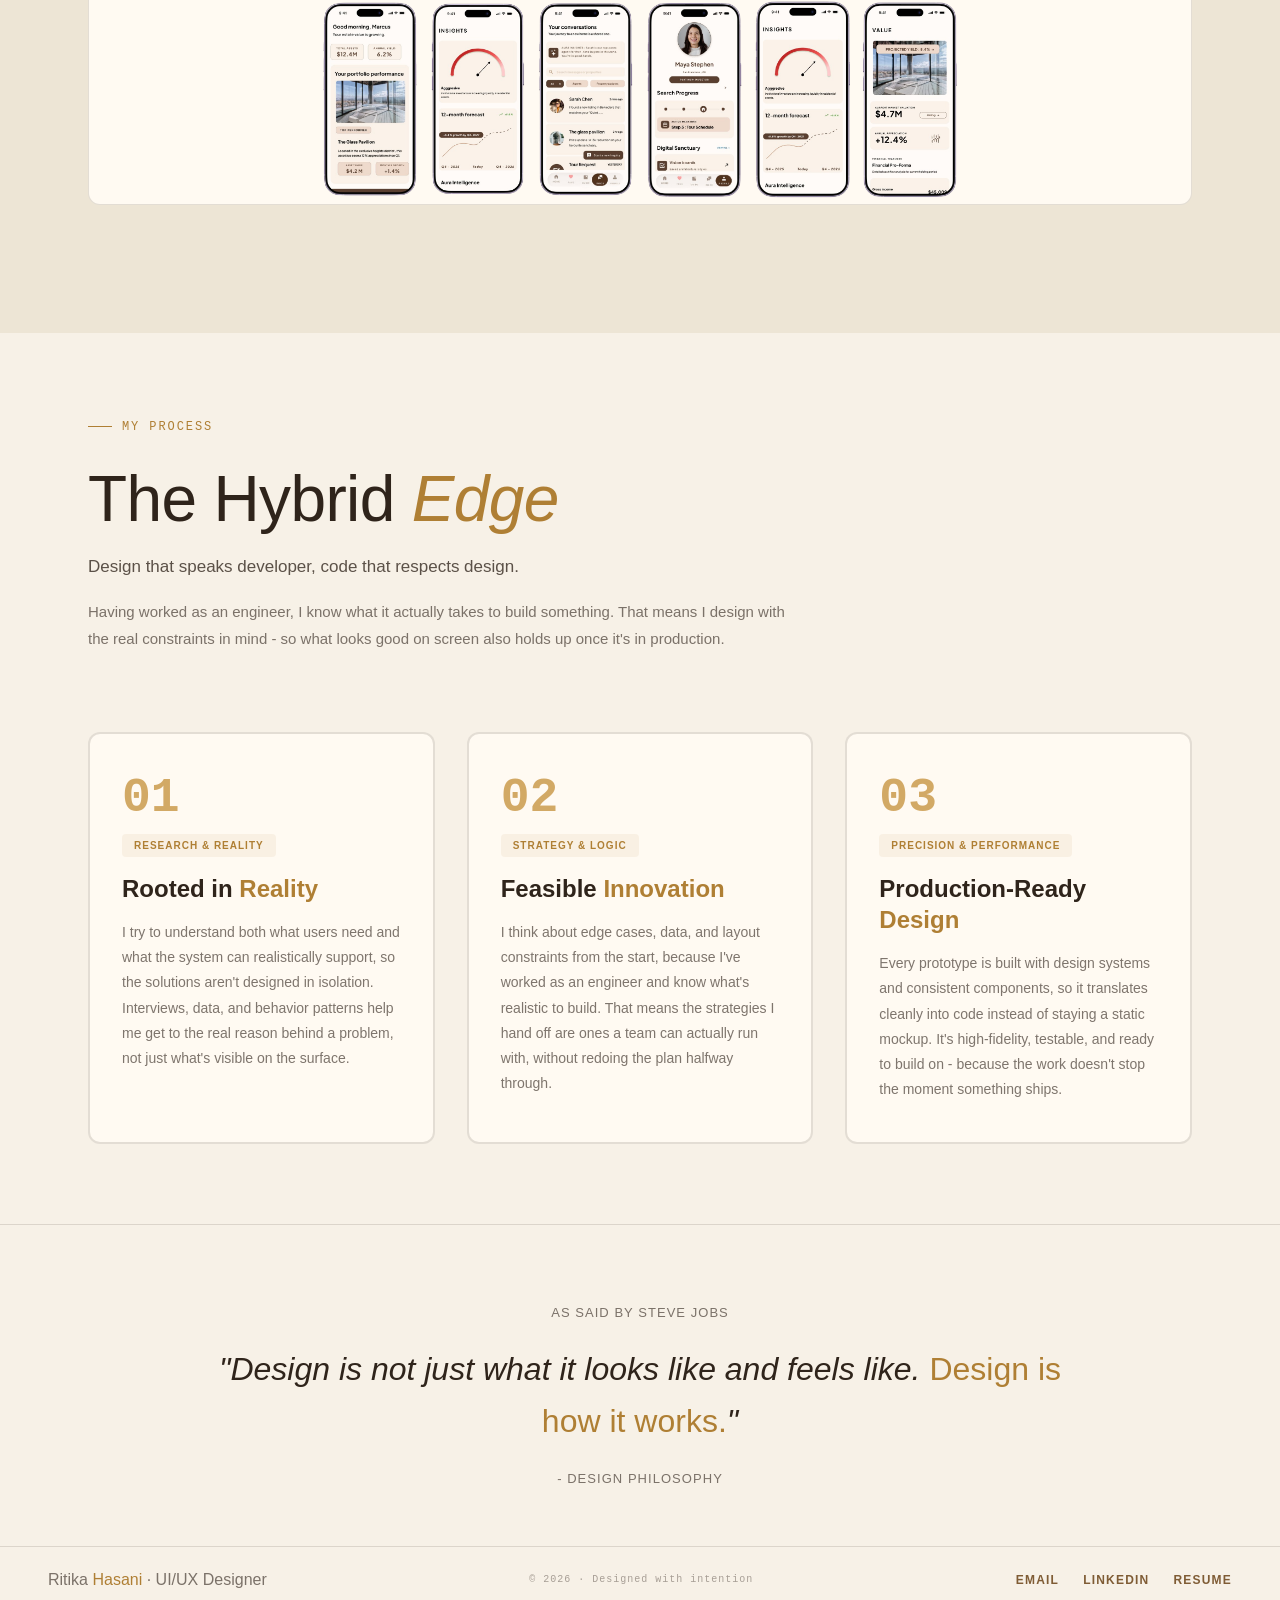
==== commit e307e746: "changes" ====
--- a/index.html
+++ b/index.html
@@ -4,7 +4,6 @@
 <meta charset="UTF-8" />
 <meta name="viewport" content="width=device-width, initial-scale=1.0" />
 <title>Ritika Hasani - UI/UX Designer</title>
-<!-- Fonts are now system fonts -->
 <link rel="stylesheet" href="portfolio.css" />
 </head>
 <body>
@@ -26,7 +25,7 @@
 <h1 class="hero-name">Ritika <em>Hasani</em></h1>
 <p class="hero-role">UI/UX Designer</p>
 <p class="hero-statement">
-I worked as a Software Engineer for 3+ years building production apps. Over the last 1-1.5 years, I discovered my passion for design and now apply my engineering mindset to create intuitive, user-centered interfaces.
+I spent 3+ years as a software engineer building mobile apps - adding new features, keeping things production-ready, and working alongside the web side of the same product. That's where my love for design started.
 </p>
 <div class="hero-actions">
 <a href="#work" class="btn-primary">
@@ -54,7 +53,7 @@
 Projects where I used <em>design</em><br />to solve real problems.
 </h2>
 <p class="section-subtitle">
-A look at the research, decisions, and execution behind each project - from the first problem to what shipped.
+I'm actively working towards a career in UI/UX - these projects are where I applied my skills and thinking to the kind of work I want to do.
 </p>
 </div>
 
@@ -240,7 +239,7 @@
 Design that speaks developer, code that respects design.
 </p>
 <p class="process-description">
-I don't just hand off static mockups. I design with an engineer's understanding of how things actually get built, so what feels intuitive on screen also works once it's live. That's how good design and clean, maintainable code end up working together.
+Having worked as an engineer, I know what it actually takes to build something. That means I design with the real constraints in mind - so what looks good on screen also holds up once it's in production.
 </p>
 </div>
 </div>
@@ -289,9 +288,9 @@
 </div>
 <div class="footer-copy">© 2026 · Designed with intention</div>
 <div class="footer-links">
-<span class="footer-text">EMAIL</span>
+<a href="mailto:ritika.hasani.0306@gmail.com" class="footer-link">EMAIL</a>
 <a href="https://www.linkedin.com/in/ritika-hasani-b477501a9" target="_blank" rel="noopener noreferrer" class="footer-link">LINKEDIN</a>
-<a href="https://drive.google.com/file/d/1xRbjM-YlccKc3PoMZjt7O5ifokO0vY9r/view?usp=sharing" target="_blank" rel="noopener noreferrer" class="footer-text-link">RESUME</a>
+<a href="https://drive.google.com/file/d/1jQTm82M6nO2d1zzShyqM012E-N16LjZa/view?usp=sharing" target="_blank" rel="noopener noreferrer" class="footer-text-link">RESUME</a>
 </div>
 </footer>
 
@@ -305,16 +304,11 @@
 const updateLogoVisibility = () => {
   const scrollY = window.scrollY;
   nav.classList.toggle("scrolled", scrollY > 60);
-
   let hideLogo = false;
-
-  // Hide when hero is visible
   if (heroSection) {
     const heroBottom = heroSection.offsetTop + heroSection.offsetHeight;
     hideLogo = scrollY < heroBottom - 100;
   }
-
-  // Hide when quote section is visible
   if (quoteSection) {
     const quoteTop = quoteSection.offsetTop;
     const quoteBottom = quoteTop + quoteSection.offsetHeight;
@@ -322,18 +316,14 @@
     const quoteVisible = viewportBottom > quoteTop + 80 && scrollY < quoteBottom - 80;
     hideLogo = hideLogo || quoteVisible;
   }
-
-  // Hide when footer is visible
   if (footer) {
     const footerTop = footer.offsetTop;
     const viewportBottom = scrollY + window.innerHeight;
     hideLogo = hideLogo || (viewportBottom > footerTop);
   }
-
   navLogo.classList.toggle("hidden", hideLogo);
 };
 
-// Set active nav link
 const setActiveNav = () => {
   const currentPage = window.location.pathname.split('/').pop() || 'index.html';
   const navLinks = document.querySelectorAll('.nav-links a');
--- a/portfolio.css
+++ b/portfolio.css
@@ -340,22 +340,20 @@
   padding: 80px 0;
 }
 
-/* Journey page: tighten the gap between the education timeline
-   and the "Professional Journey" section below it (halved) */
+/* Journey page: tighten the gap between education timeline
+   and Professional Journey below it */
 .section-pad:has(.education-timeline) {
   padding-bottom: 40px;
 }
-
 .section-pad:has(.education-timeline) + .section-pad {
   padding-top: 20px;
   padding-bottom: 40px;
 }
 
-/* Connect page: more breathing room below the nav, and a tighter
-   gap above the footer (halved) */
+/* Connect page: more breathing room below nav, tighter above footer */
 .section-pad:has(.contact-grid) {
   padding-top: 140px;
-  padding-bottom: 40px;
+  padding-bottom: 20px;
 }
 
 .section-header {
@@ -452,7 +450,8 @@
   align-items: center;
   justify-content: flex-end;
   gap: 12px;
-  margin: 0 auto;
+  margin: 0;
+  padding-right: 16px;
 }
 .about-content {
   width: 100%;
@@ -465,8 +464,8 @@
   border-radius: 12px;
   overflow: hidden;
   position: relative;
-  width: 66.6%;
-  max-width: 280px;
+  width: 60%;
+  max-width: 250px;
   transition: transform 220ms var(--ease), box-shadow 220ms var(--ease);
   transform-origin: center;
   box-shadow: 0 8px 24px rgba(98, 76, 52, 0.08);
@@ -489,11 +488,10 @@
   width: 100%;
   height: 100%;
   object-fit: cover;
-  object-position: center;
+  object-position: top center;
   display: block;
   border-radius: 12px;
 }
-
 .about-image-frame:hover {
   transform: translateY(-4px);
   box-shadow: 0 16px 40px rgba(98, 76, 52, 0.12);
@@ -501,7 +499,7 @@
 .about-deco-box {
   position: absolute;
   bottom: -24px;
-  right: -24px;
+  right: -8px;
   width: 120px;
   height: 120px;
   border: 1px solid var(--gold);
@@ -524,7 +522,6 @@
   font-weight: 400;
   line-height: 1.4;
   color: var(--text);
-  margin-bottom: 16px;
   max-width: 540px;
   margin: 0;
   text-align: left;
@@ -553,7 +550,6 @@
   margin-right: 0;
   text-align: left;
 }
-
 .about-heading {
   font-family: -apple-system, BlinkMacSystemFont, 'Segoe UI', Roboto, 'Helvetica Neue', Arial, sans-serif;
   font-size: 18px;
@@ -573,7 +569,7 @@
   grid-template-columns: 1fr 1fr;
   gap: 32px;
   margin-top: 20px;
-  margin-bottom: 80px;
+  margin-bottom: 40px;
 }
 
 .stack-item {
@@ -584,14 +580,12 @@
   transition: all 0.3s var(--ease);
   cursor: pointer;
 }
-
 .stack-item:hover {
   border-color: var(--gold-light);
   background: linear-gradient(135deg, var(--surface) 0%, rgba(200, 149, 67, 0.04) 100%);
   transform: translateY(-2px);
   box-shadow: 0 4px 12px rgba(175, 127, 52, 0.08);
 }
-
 .stack-item-title {
   font-family: -apple-system, BlinkMacSystemFont, 'Segoe UI', Roboto, 'Helvetica Neue', Arial, sans-serif;
   font-size: 14px;
@@ -601,21 +595,18 @@
   text-transform: uppercase;
   letter-spacing: 0.05em;
 }
-
 .stack-item-subtitle {
   font-size: 11px;
   color: var(--text-muted);
   margin-bottom: 14px;
   font-style: italic;
 }
-
 .stack-item-list {
   list-style: none;
   display: flex;
   flex-direction: column;
   gap: 8px;
 }
-
 .stack-item-list li {
   font-size: 12px;
   line-height: 1.6;
@@ -660,7 +651,8 @@
    WORK / PROJECTS
 ═══════════════════════════════════════════ */
 #work {
-  background: #faf3e7;
+  /* One shade darker than --bg (#f7f1e7) to separate from rest */
+  background: #ede5d5;
   border-top: 1px solid var(--border);
 }
 .projects-list {
@@ -706,7 +698,6 @@
   position: relative;
   z-index: 1;
 }
-
 .project-num {
   font-family: 'Monaco', 'Courier New', monospace;
   font-size: 12px;
@@ -841,10 +832,6 @@
 .project-gallery-minglemeal {
   flex-wrap: nowrap;
 }
-
-.project-gallery-minglemeal {
-  flex-wrap: nowrap;
-}
 .project-shot {
   border: 0;
   border-radius: 0;
@@ -868,7 +855,6 @@
 .featured-project:hover .project-shot {
   transform: translateY(-2px);
 }
-
 .featured-project-body {
   padding: 40px;
   display: flex;
@@ -1129,8 +1115,7 @@
   margin-bottom: 10px;
   position: relative;
   background: var(--surface);
-  transition: border-color 0.22s, box-shadow 0.22s, transform 0.22s,
-    background 0.22s;
+  transition: border-color 0.22s, box-shadow 0.22s, transform 0.22s, background 0.22s;
 }
 .exp-entry:hover {
   border-color: var(--border-bright);
@@ -1385,29 +1370,9 @@
   overflow: hidden;
 }
 .quote-section::before {
-  content: '';
-  position: absolute;
-  top: 0;
-  left: 50%;
-  transform: translateX(-50%);
-  width: 0;
-  height: 0;
-  background: transparent;
-  pointer-events: none;
-  z-index: 1;
   display: none !important;
 }
 .quote-section::after {
-  content: '';
-  position: absolute;
-  top: 0;
-  left: 50%;
-  transform: translateX(-50%);
-  width: 0;
-  height: 0;
-  background: transparent;
-  pointer-events: none;
-  z-index: 1;
   display: none;
 }
 .quote-source {
@@ -1445,7 +1410,6 @@
   z-index: 2;
 }
 
-
 /* ═══════════════════════════════════════════
    CONTACT
 ═══════════════════════════════════════════ */
@@ -1457,7 +1421,7 @@
   display: grid;
   grid-template-columns: 1fr 1fr;
   gap: 80px;
-  align-items: center;
+  align-items: start;
 }
 .contact-heading {
   font-family: -apple-system, BlinkMacSystemFont, 'Segoe UI', Roboto, 'Helvetica Neue', Arial, sans-serif;
@@ -1493,8 +1457,7 @@
   flex-shrink: 0;
 }
 @keyframes statusPulse {
-  0%,
-  100% {
+  0%, 100% {
     box-shadow: 0 0 0 0 rgba(16, 185, 129, 0.5);
   }
   50% {
@@ -1512,7 +1475,7 @@
   display: flex;
   flex-direction: column;
   gap: 16px;
-  margin-bottom: 40px;
+  margin-bottom: 0;
 }
 .contact-link {
   display: flex;
@@ -1567,8 +1530,7 @@
   border: 1px solid var(--border);
   border-radius: 8px;
   background: rgba(255, 251, 245, 0.9);
-  transition: border-color 0.22s, box-shadow 0.22s, transform 0.22s,
-    background 0.22s;
+  transition: border-color 0.22s, box-shadow 0.22s, transform 0.22s, background 0.22s;
 }
 .contact-offer:hover {
   border-color: rgba(175, 127, 52, 0.45);
@@ -1604,7 +1566,7 @@
   grid-template-columns: 1fr 1fr;
   gap: 40px;
   margin-top: 20px;
-  margin-bottom: 20px;
+  margin-bottom: 0;
 }
 .recognition-item {
   padding: 24px;
@@ -1758,7 +1720,7 @@
   justify-content: space-between;
   flex-wrap: wrap;
   gap: 16px;
-  margin-top: 40px;
+  margin-top: 20px;
 }
 .footer-brand {
   font-family: -apple-system, BlinkMacSystemFont, 'Segoe UI', Roboto, 'Helvetica Neue', Arial, sans-serif;
@@ -1837,6 +1799,10 @@
     grid-template-columns: 1fr;
     gap: 40px;
   }
+  .about-image-area {
+    justify-content: center;
+    padding-right: 0;
+  }
   .exp-layout {
     grid-template-columns: 1fr;
     gap: 40px;
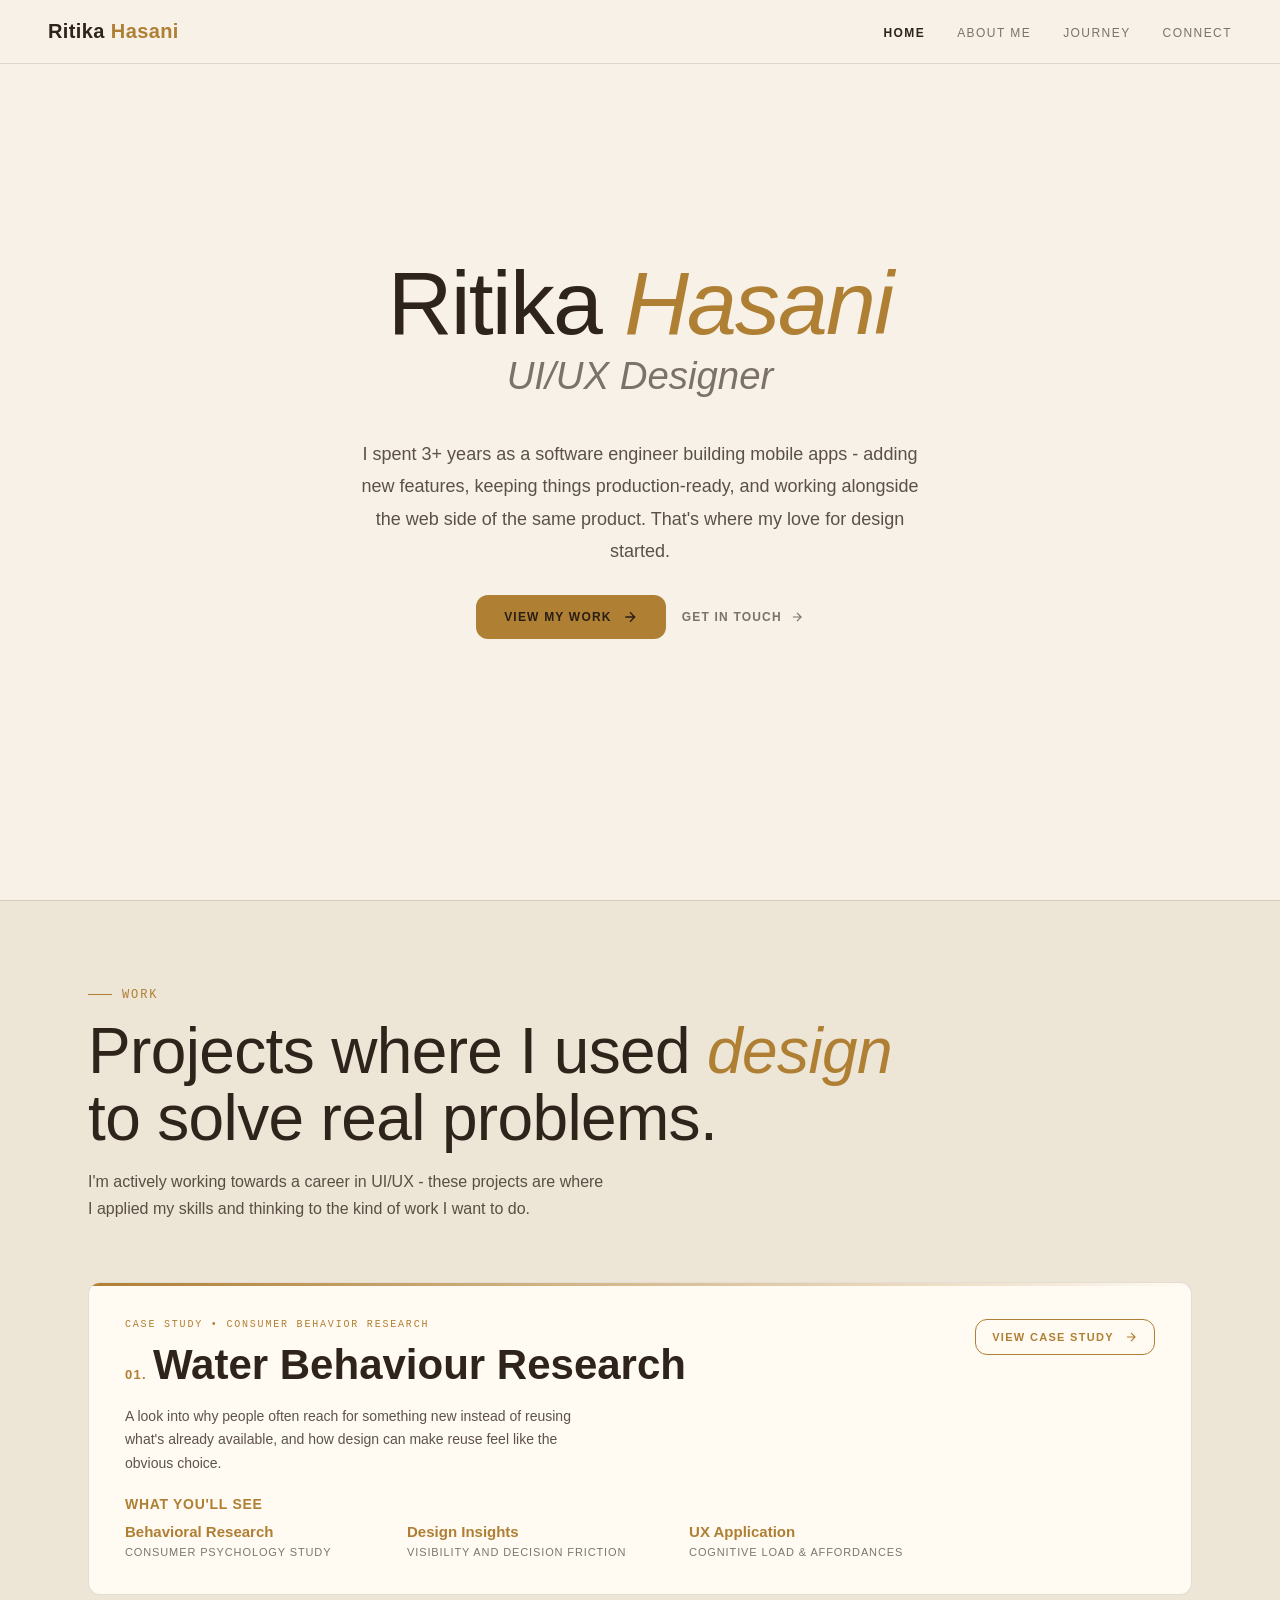
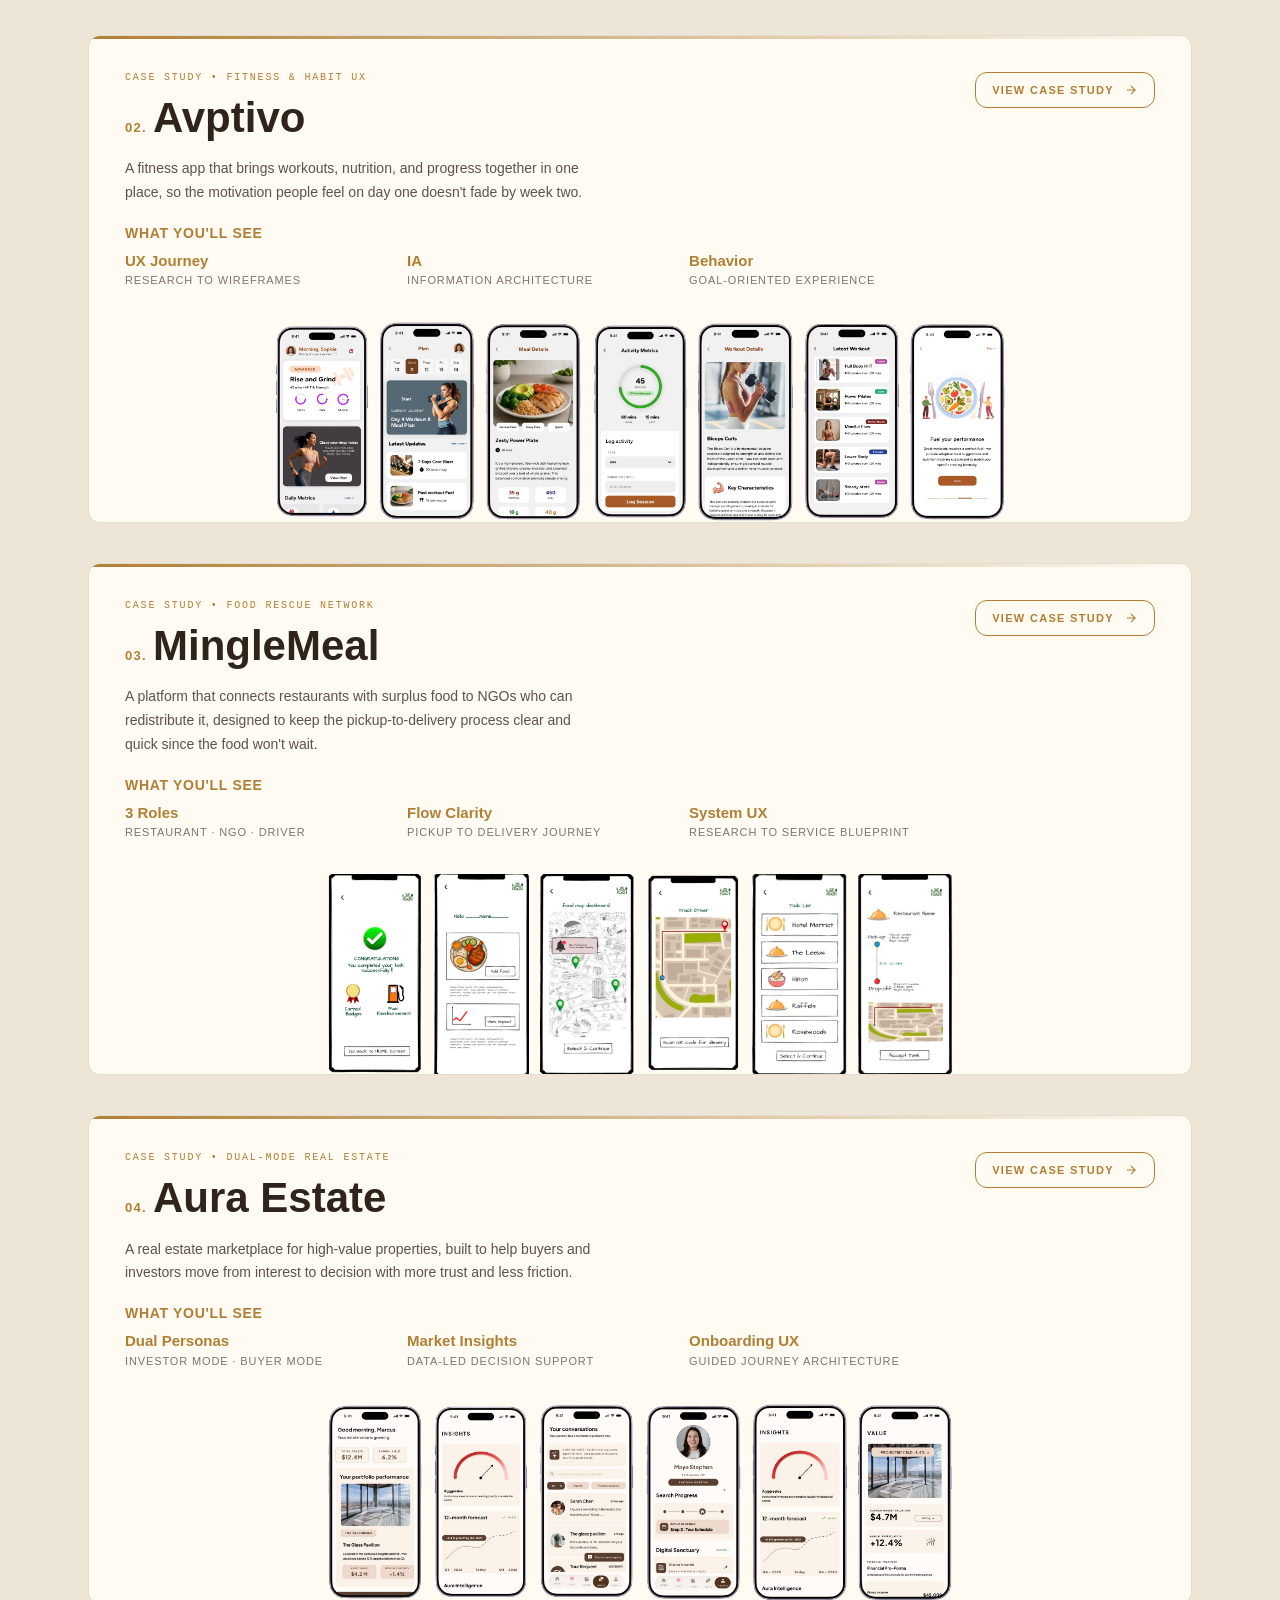
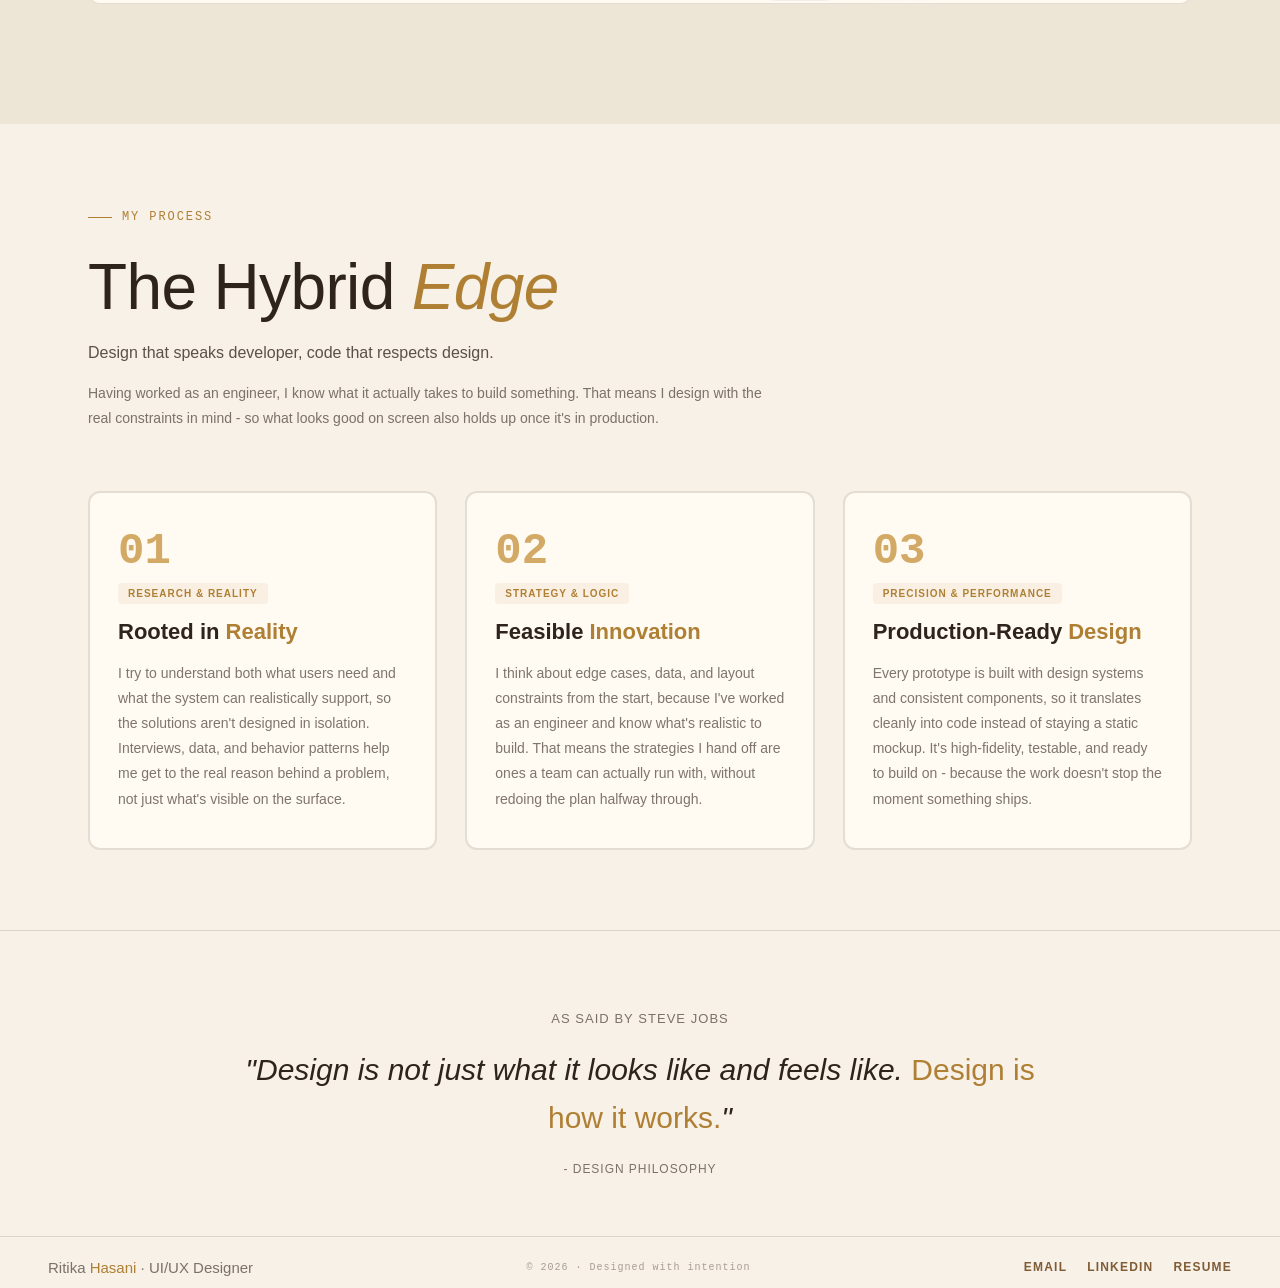
==== commit 7fc48024: "making responsive" ====
--- a/index.html
+++ b/index.html
@@ -7,6 +7,16 @@
 <link rel="stylesheet" href="portfolio.css" />
 </head>
 <body>
+
+<!-- ═══════ MOBILE MENU DRAWER ═══════ -->
+<div class="nav-drawer" id="navDrawer">
+  <button class="nav-drawer-close" id="drawerClose" aria-label="Close menu">×</button>
+  <a href="index.html">Home</a>
+  <a href="craft.html">About Me</a>
+  <a href="journey.html">Journey</a>
+  <a href="connect.html">Connect</a>
+</div>
+
 <!-- ═══════ NAV ═══════ -->
 <nav id="nav">
 <a href="index.html" class="nav-logo">Ritika <span>Hasani</span></a>
@@ -16,6 +26,9 @@
 <li><a href="journey.html">Journey</a></li>
 <li><a href="connect.html">Connect</a></li>
 </ul>
+<button class="nav-hamburger" id="hamburger" aria-label="Open menu">
+  <span></span><span></span><span></span>
+</button>
 </nav>
 
 <!-- ═══════ HERO ═══════ -->
@@ -226,18 +239,14 @@
 </div>
 </section>
 
-<!-- Design Philosophy - The Hybrid Edge -->
+<!-- Design Philosophy -->
 <section class="section-pad">
 <div class="container">
 <div class="process-header reveal">
 <div class="process-header-left">
 <div class="section-tag">My Process</div>
-<h2 class="process-main-title">
-The Hybrid <em>Edge</em>
-</h2>
-<p class="process-subheadline">
-Design that speaks developer, code that respects design.
-</p>
+<h2 class="process-main-title">The Hybrid <em>Edge</em></h2>
+<p class="process-subheadline">Design that speaks developer, code that respects design.</p>
 <p class="process-description">
 Having worked as an engineer, I know what it actually takes to build something. That means I design with the real constraints in mind - so what looks good on screen also holds up once it's in production.
 </p>
@@ -248,31 +257,25 @@
 <div class="pillar-number">01</div>
 <div class="pillar-badge">Research & Reality</div>
 <h3 class="pillar-title">Rooted in <em>Reality</em></h3>
-<p class="pillar-body">
-I try to understand both what users need and what the system can realistically support, so the solutions aren't designed in isolation. Interviews, data, and behavior patterns help me get to the real reason behind a problem, not just what's visible on the surface.
-</p>
+<p class="pillar-body">I try to understand both what users need and what the system can realistically support, so the solutions aren't designed in isolation. Interviews, data, and behavior patterns help me get to the real reason behind a problem, not just what's visible on the surface.</p>
 </div>
 <div class="process-pillar">
 <div class="pillar-number">02</div>
 <div class="pillar-badge">Strategy & Logic</div>
 <h3 class="pillar-title">Feasible <em>Innovation</em></h3>
-<p class="pillar-body">
-I think about edge cases, data, and layout constraints from the start, because I've worked as an engineer and know what's realistic to build. That means the strategies I hand off are ones a team can actually run with, without redoing the plan halfway through.
-</p>
+<p class="pillar-body">I think about edge cases, data, and layout constraints from the start, because I've worked as an engineer and know what's realistic to build. That means the strategies I hand off are ones a team can actually run with, without redoing the plan halfway through.</p>
 </div>
 <div class="process-pillar">
 <div class="pillar-number">03</div>
 <div class="pillar-badge">Precision & Performance</div>
 <h3 class="pillar-title">Production-Ready <em>Design</em></h3>
-<p class="pillar-body">
-Every prototype is built with design systems and consistent components, so it translates cleanly into code instead of staying a static mockup. It's high-fidelity, testable, and ready to build on - because the work doesn't stop the moment something ships.
-</p>
+<p class="pillar-body">Every prototype is built with design systems and consistent components, so it translates cleanly into code instead of staying a static mockup. It's high-fidelity, testable, and ready to build on - because the work doesn't stop the moment something ships.</p>
 </div>
 </div>
 </div>
 </section>
 
-<!-- Design Vision Quote -->
+<!-- Quote -->
 <section class="quote-section">
 <div class="container">
 <div class="quote-source">As said by Steve Jobs</div>
@@ -283,9 +286,7 @@
 
 <!-- ═══════ FOOTER ═══════ -->
 <footer>
-<div class="footer-brand">
-Ritika <span>Hasani</span> · UI/UX Designer
-</div>
+<div class="footer-brand">Ritika <span>Hasani</span> · UI/UX Designer</div>
 <div class="footer-copy">© 2026 · Designed with intention</div>
 <div class="footer-links">
 <a href="mailto:ritika.hasani.0306@gmail.com" class="footer-link">EMAIL</a>
@@ -295,12 +296,25 @@
 </footer>
 
 <script>
+/* ── Hamburger menu ── */
+const hamburger = document.getElementById('hamburger');
+const drawer    = document.getElementById('navDrawer');
+const drawerClose = document.getElementById('drawerClose');
+const toggleDrawer = (open) => {
+  hamburger.classList.toggle('open', open);
+  drawer.classList.toggle('open', open);
+  document.body.style.overflow = open ? 'hidden' : '';
+};
+hamburger.addEventListener('click', () => toggleDrawer(true));
+drawerClose.addEventListener('click', () => toggleDrawer(false));
+drawer.querySelectorAll('a').forEach(a => a.addEventListener('click', () => toggleDrawer(false)));
+
+/* ── Logo hide/show ── */
 const nav = document.getElementById("nav");
 const navLogo = document.querySelector(".nav-logo");
 const heroSection = document.getElementById("hero");
 const quoteSection = document.querySelector(".quote-section");
 const footer = document.querySelector("footer");
-
 const updateLogoVisibility = () => {
   const scrollY = window.scrollY;
   nav.classList.toggle("scrolled", scrollY > 60);
@@ -313,45 +327,27 @@
     const quoteTop = quoteSection.offsetTop;
     const quoteBottom = quoteTop + quoteSection.offsetHeight;
     const viewportBottom = scrollY + window.innerHeight;
-    const quoteVisible = viewportBottom > quoteTop + 80 && scrollY < quoteBottom - 80;
-    hideLogo = hideLogo || quoteVisible;
+    hideLogo = hideLogo || (viewportBottom > quoteTop + 80 && scrollY < quoteBottom - 80);
   }
   if (footer) {
-    const footerTop = footer.offsetTop;
-    const viewportBottom = scrollY + window.innerHeight;
-    hideLogo = hideLogo || (viewportBottom > footerTop);
+    hideLogo = hideLogo || (scrollY + window.innerHeight > footer.offsetTop);
   }
   navLogo.classList.toggle("hidden", hideLogo);
 };
-
-const setActiveNav = () => {
-  const currentPage = window.location.pathname.split('/').pop() || 'index.html';
-  const navLinks = document.querySelectorAll('.nav-links a');
-  navLinks.forEach(link => {
-    link.classList.remove('active');
-    if (link.getAttribute('href') === currentPage) {
-      link.classList.add('active');
-    }
-  });
-};
-
 window.addEventListener("scroll", updateLogoVisibility);
 updateLogoVisibility();
-setActiveNav();
-
-const revealEls = document.querySelectorAll(".reveal");
-const io = new IntersectionObserver(
-  (entries) => {
-    entries.forEach((e) => {
-      if (e.isIntersecting) {
-        e.target.classList.add("visible");
-        io.unobserve(e.target);
-      }
-    });
-  },
-  { threshold: 0.12 },
-);
-revealEls.forEach((el) => io.observe(el));
+
+/* ── Active nav ── */
+const currentPage = window.location.pathname.split('/').pop() || 'index.html';
+document.querySelectorAll('.nav-links a, #navDrawer a').forEach(link => {
+  link.classList.toggle('active', link.getAttribute('href') === currentPage);
+});
+
+/* ── Reveal ── */
+const io = new IntersectionObserver((entries) => {
+  entries.forEach(e => { if (e.isIntersecting) { e.target.classList.add("visible"); io.unobserve(e.target); } });
+}, { threshold: 0.12 });
+document.querySelectorAll(".reveal").forEach(el => io.observe(el));
 </script>
 </body>
 </html>
--- a/portfolio.css
+++ b/portfolio.css
@@ -28,15 +28,13 @@
   --accent: #c37f6b;
   --red-soft: #b85d48;
   --ink-strong: #2a1f15;
-  --top-tint-a: rgba(229, 195, 146, 0.28);
-  --top-tint-b: rgba(164, 189, 201, 0.2);
   --ease: cubic-bezier(0.16, 1, 0.3, 1);
   --body-font: -apple-system, BlinkMacSystemFont, 'Segoe UI', Roboto, 'Helvetica Neue', Arial, sans-serif;
   --copy-muted: rgba(47, 36, 27, 0.78);
 }
 
 body {
-  font-family: -apple-system, BlinkMacSystemFont, 'Segoe UI', Roboto, 'Helvetica Neue', Arial, sans-serif;
+  font-family: var(--body-font);
   background: var(--bg);
   color: var(--text);
   overflow-x: hidden;
@@ -83,7 +81,7 @@
   left: 0;
   right: 0;
   z-index: 100;
-  padding: 24px 48px;
+  padding: 20px 48px;
   display: flex;
   align-items: center;
   justify-content: space-between;
@@ -92,13 +90,10 @@
   transition: background 0.4s, border-color 0.4s, padding 0.4s;
 }
 nav.scrolled {
-  background: var(--bg);
-  border-color: var(--border);
-  padding: 16px 48px;
-  backdrop-filter: none;
+  padding: 14px 48px;
 }
 .nav-logo {
-  font-family: -apple-system, BlinkMacSystemFont, 'Segoe UI', Roboto, 'Helvetica Neue', Arial, sans-serif;
+  font-family: var(--body-font);
   font-size: 20px;
   font-weight: 600;
   letter-spacing: 0.02em;
@@ -115,7 +110,7 @@
 }
 .nav-links {
   display: flex;
-  gap: 36px;
+  gap: 32px;
   list-style: none;
 }
 .nav-links a {
@@ -148,21 +143,79 @@
 .nav-links a:hover::after {
   width: 100%;
 }
-.nav-cta {
-  font-size: 12px;
-  font-weight: 600;
-  letter-spacing: 0.1em;
-  text-transform: uppercase;
-  color: var(--gold);
-  border: 1px solid var(--gold);
-  padding: 10px 20px;
+
+/* ─── HAMBURGER (mobile only) ─── */
+.nav-hamburger {
+  display: none;
+  flex-direction: column;
+  gap: 5px;
+  cursor: pointer;
+  padding: 4px;
+  background: none;
+  border: none;
+}
+.nav-hamburger span {
+  display: block;
+  width: 24px;
+  height: 2px;
+  background: var(--text);
+  border-radius: 2px;
+  transition: all 0.3s var(--ease);
+}
+.nav-hamburger.open span:nth-child(1) {
+  transform: translateY(7px) rotate(45deg);
+}
+.nav-hamburger.open span:nth-child(2) {
+  opacity: 0;
+}
+.nav-hamburger.open span:nth-child(3) {
+  transform: translateY(-7px) rotate(-45deg);
+}
+
+/* ─── MOBILE MENU DRAWER ─── */
+.nav-drawer {
+  display: none;
+  position: fixed;
+  top: 0;
+  left: 0;
+  right: 0;
+  bottom: 0;
+  background: var(--bg);
+  z-index: 99;
+  flex-direction: column;
+  align-items: center;
+  justify-content: center;
+  gap: 32px;
+  opacity: 0;
+  pointer-events: none;
+  transition: opacity 0.3s var(--ease);
+}
+.nav-drawer.open {
+  opacity: 1;
+  pointer-events: all;
+}
+.nav-drawer a {
+  font-size: 28px;
+  font-weight: 300;
+  letter-spacing: 0.06em;
+  color: var(--text);
   text-decoration: none;
-  border-radius: 12px;
-  transition: background 0.2s, color 0.2s;
-}
-.nav-cta:hover {
-  background: var(--gold);
-  color: var(--ink-strong);
+  transition: color 0.2s;
+}
+.nav-drawer a:hover,
+.nav-drawer a.active {
+  color: var(--gold);
+}
+.nav-drawer-close {
+  position: absolute;
+  top: 24px;
+  right: 24px;
+  background: none;
+  border: none;
+  font-size: 28px;
+  cursor: pointer;
+  color: var(--text);
+  line-height: 1;
 }
 
 /* ═══════════════════════════════════════════
@@ -182,35 +235,16 @@
   flex-direction: column;
   align-items: center;
   text-align: center;
-  padding: 180px 48px 80px;
+  padding: 160px 48px 80px;
   max-width: 980px;
   width: 100%;
   position: relative;
   z-index: 2;
   transform: translateY(-40px);
 }
-.hero-eyebrow {
-  display: flex;
-  align-items: center;
-  gap: 12px;
-  margin-bottom: 32px;
-  animation: fadeUp 0.8s var(--ease) 0.2s both;
-}
-.hero-eyebrow-line {
-  width: 40px;
-  height: 1px;
-  background: var(--gold);
-}
-.hero-eyebrow-text {
-  font-family: 'Monaco', 'Courier New', monospace;
-  font-size: 13px;
-  letter-spacing: 0.16em;
-  text-transform: uppercase;
-  color: var(--gold);
-}
 .hero-name {
-  font-family: -apple-system, BlinkMacSystemFont, 'Segoe UI', Roboto, 'Helvetica Neue', Arial, sans-serif;
-  font-size: clamp(64px, 7vw, 110px);
+  font-family: var(--body-font);
+  font-size: clamp(56px, 7vw, 110px);
   font-weight: 300;
   line-height: 0.95;
   letter-spacing: -0.02em;
@@ -222,33 +256,28 @@
   color: var(--gold);
 }
 .hero-role {
-  font-family: -apple-system, BlinkMacSystemFont, 'Segoe UI', Roboto, 'Helvetica Neue', Arial, sans-serif;
-  font-size: clamp(28px, 3vw, 48px);
+  font-family: var(--body-font);
+  font-size: clamp(22px, 3vw, 48px);
   font-weight: 300;
   font-style: italic;
   color: var(--text-muted);
-  margin-bottom: 48px;
+  margin-bottom: 40px;
   animation: fadeUp 0.9s var(--ease) 0.45s both;
 }
 .hero-statement {
-  font-size: 20px;
+  font-size: 18px;
   line-height: 1.8;
   color: var(--copy-muted);
-  max-width: 620px;
+  max-width: 580px;
   margin-bottom: 28px;
-  border: none;
-  padding-top: 0;
-  padding-left: 0;
   animation: fadeUp 0.9s var(--ease) 0.55s both;
 }
-.hero-statement strong {
-  color: var(--text);
-  font-weight: 600;
-}
 .hero-actions {
   display: flex;
-  gap: 20px;
-  align-items: center;
+  gap: 16px;
+  align-items: center;
+  flex-wrap: wrap;
+  justify-content: center;
   animation: fadeUp 0.9s var(--ease) 0.65s both;
 }
 .btn-primary {
@@ -261,7 +290,7 @@
   font-weight: 700;
   letter-spacing: 0.1em;
   text-transform: uppercase;
-  padding: 16px 32px;
+  padding: 14px 28px;
   text-decoration: none;
   border-radius: 12px;
   transition: transform 0.2s var(--ease), box-shadow 0.2s;
@@ -286,38 +315,6 @@
 .btn-secondary:hover {
   color: var(--text);
 }
-.btn-secondary svg {
-  transition: transform 0.2s;
-}
-.btn-secondary:hover svg {
-  transform: translateX(4px);
-}
-
-/* Hero Stats */
-.hero-stats {
-  display: flex;
-  gap: 40px;
-  margin-top: 64px;
-  padding-top: 40px;
-  border-top: 1px solid var(--border);
-  animation: fadeUp 0.9s var(--ease) 0.75s both;
-  justify-content: center;
-}
-.stat-num {
-  font-family: -apple-system, BlinkMacSystemFont, 'Segoe UI', Roboto, 'Helvetica Neue', Arial, sans-serif;
-  font-size: 36px;
-  font-weight: 600;
-  color: var(--gold);
-  line-height: 1;
-  margin-bottom: 4px;
-}
-.stat-label {
-  font-size: 11px;
-  font-weight: 500;
-  letter-spacing: 0.1em;
-  text-transform: uppercase;
-  color: var(--text-muted);
-}
 
 /* Hero ambient glow */
 .hero-glow {
@@ -325,7 +322,7 @@
 }
 
 /* ═══════════════════════════════════════════
-   SECTION SHARED STYLES
+   SECTION SHARED
 ═══════════════════════════════════════════ */
 section {
   position: relative;
@@ -340,8 +337,7 @@
   padding: 80px 0;
 }
 
-/* Journey page: tighten the gap between education timeline
-   and Professional Journey below it */
+/* Journey: tighten gap between timeline and Professional Journey */
 .section-pad:has(.education-timeline) {
   padding-bottom: 40px;
 }
@@ -350,14 +346,14 @@
   padding-bottom: 40px;
 }
 
-/* Connect page: more breathing room below nav, tighter above footer */
+/* Connect: push content below fixed nav, reduce bottom gap */
 .section-pad:has(.contact-grid) {
   padding-top: 140px;
   padding-bottom: 20px;
 }
 
 .section-header {
-  margin-bottom: 80px;
+  margin-bottom: 60px;
 }
 .section-tag {
   display: inline-flex;
@@ -377,8 +373,8 @@
   background: var(--gold);
 }
 .section-title {
-  font-family: -apple-system, BlinkMacSystemFont, 'Segoe UI', Roboto, 'Helvetica Neue', Arial, sans-serif;
-  font-size: clamp(40px, 5vw, 66px);
+  font-family: var(--body-font);
+  font-size: clamp(36px, 5vw, 66px);
   font-weight: 300;
   line-height: 1.05;
   letter-spacing: -0.01em;
@@ -388,7 +384,7 @@
   color: var(--gold);
 }
 .section-subtitle {
-  font-size: 17px;
+  font-size: 16px;
   color: var(--copy-muted);
   line-height: 1.7;
   max-width: 520px;
@@ -405,42 +401,24 @@
   opacity: 1;
   transform: none;
 }
-.reveal-delay-1 {
-  transition-delay: 0.1s;
-}
-.reveal-delay-2 {
-  transition-delay: 0.2s;
-}
-.reveal-delay-3 {
-  transition-delay: 0.3s;
-}
-.reveal-delay-4 {
-  transition-delay: 0.4s;
-}
+.reveal-delay-1 { transition-delay: 0.1s; }
+.reveal-delay-2 { transition-delay: 0.2s; }
+.reveal-delay-3 { transition-delay: 0.3s; }
+.reveal-delay-4 { transition-delay: 0.4s; }
 
 @keyframes fadeUp {
-  from {
-    opacity: 0;
-    transform: translateY(24px);
-  }
-  to {
-    opacity: 1;
-    transform: none;
-  }
+  from { opacity: 0; transform: translateY(24px); }
+  to   { opacity: 1; transform: none; }
 }
 
 /* ═══════════════════════════════════════════
-   ABOUT / PHILOSOPHY
+   ABOUT ME
 ═══════════════════════════════════════════ */
-#about {
-  background: var(--bg);
-}
 .about-grid {
   display: grid;
   grid-template-columns: 1fr 1fr;
   gap: 8px;
   align-items: center;
-  justify-content: center;
   max-width: 1000px;
   margin: 0 auto;
 }
@@ -449,13 +427,10 @@
   display: flex;
   align-items: center;
   justify-content: flex-end;
-  gap: 12px;
-  margin: 0;
   padding-right: 16px;
 }
 .about-content {
   width: 100%;
-  max-width: 100%;
 }
 .about-image-frame {
   aspect-ratio: 3/4;
@@ -464,25 +439,15 @@
   border-radius: 12px;
   overflow: hidden;
   position: relative;
-  width: 60%;
-  max-width: 250px;
-  transition: transform 220ms var(--ease), box-shadow 220ms var(--ease);
+  width: 75%;
+  max-width: 300px;
+  /* scale-up hover instead of translate */
+  transition: transform 280ms var(--ease), box-shadow 280ms var(--ease);
   transform-origin: center;
   box-shadow: 0 8px 24px rgba(98, 76, 52, 0.08);
 }
 .about-image-frame::after {
   display: none;
-}
-.about-image-inner {
-  width: 100%;
-  height: 100%;
-  display: flex;
-  align-items: center;
-  justify-content: center;
-  background: linear-gradient(135deg, #f5e6ce, #e5d2b8);
-  font-family: -apple-system, BlinkMacSystemFont, 'Segoe UI', Roboto, 'Helvetica Neue', Arial, sans-serif;
-  font-size: 80px;
-  color: var(--gold-dim);
 }
 .about-image-photo {
   width: 100%;
@@ -492,16 +457,17 @@
   display: block;
   border-radius: 12px;
 }
+/* Enlarge 20% on hover */
 .about-image-frame:hover {
-  transform: translateY(-4px);
-  box-shadow: 0 16px 40px rgba(98, 76, 52, 0.12);
+  transform: scale(1.2);
+  box-shadow: 0 24px 60px rgba(98, 76, 52, 0.18);
 }
 .about-deco-box {
   position: absolute;
   bottom: -24px;
   right: -8px;
-  width: 120px;
-  height: 120px;
+  width: 100px;
+  height: 100px;
   border: 1px solid var(--gold);
   border-radius: 2px;
   z-index: -1;
@@ -510,25 +476,31 @@
 .about-deco-dot {
   position: absolute;
   top: 40px;
-  left: -40px;
-  width: 80px;
-  height: 80px;
+  left: -32px;
+  width: 64px;
+  height: 64px;
   border: 1px solid var(--border);
   border-radius: 50%;
 }
 .about-lead {
-  font-family: -apple-system, BlinkMacSystemFont, 'Segoe UI', Roboto, 'Helvetica Neue', Arial, sans-serif;
-  font-size: 28px;
+  font-family: var(--body-font);
+  font-size: 26px;
   font-weight: 400;
   line-height: 1.4;
   color: var(--text);
-  max-width: 540px;
   margin: 0;
   text-align: left;
 }
 .about-lead em {
   font-style: italic;
   color: var(--gold);
+}
+
+/* Extra breathing room between image block and first heading */
+.about-copy {
+  margin-top: 48px;
+  width: 100%;
+  text-align: left;
 }
 .about-body,
 .about-body-shift {
@@ -537,21 +509,10 @@
   line-height: 1.85;
   color: var(--copy-muted);
   margin-bottom: 20px;
-  max-width: none;
-  margin-left: 0;
-  margin-right: 0;
   text-align: left;
 }
-.about-copy {
-  margin-top: 24px;
-  max-width: none;
-  width: 100%;
-  margin-left: 0;
-  margin-right: 0;
-  text-align: left;
-}
 .about-heading {
-  font-family: -apple-system, BlinkMacSystemFont, 'Segoe UI', Roboto, 'Helvetica Neue', Arial, sans-serif;
+  font-family: var(--body-font);
   font-size: 18px;
   font-weight: 700;
   text-transform: uppercase;
@@ -567,13 +528,12 @@
 .stack-content-in-about {
   display: grid;
   grid-template-columns: 1fr 1fr;
-  gap: 32px;
+  gap: 28px;
   margin-top: 20px;
   margin-bottom: 40px;
 }
-
 .stack-item {
-  padding: 24px;
+  padding: 22px;
   border: 1px solid var(--border);
   border-radius: 8px;
   background: var(--surface);
@@ -587,25 +547,24 @@
   box-shadow: 0 4px 12px rgba(175, 127, 52, 0.08);
 }
 .stack-item-title {
-  font-family: -apple-system, BlinkMacSystemFont, 'Segoe UI', Roboto, 'Helvetica Neue', Arial, sans-serif;
-  font-size: 14px;
+  font-size: 13px;
   font-weight: 700;
   color: var(--text);
-  margin-bottom: 6px;
+  margin-bottom: 5px;
   text-transform: uppercase;
   letter-spacing: 0.05em;
 }
 .stack-item-subtitle {
   font-size: 11px;
   color: var(--text-muted);
-  margin-bottom: 14px;
+  margin-bottom: 12px;
   font-style: italic;
 }
 .stack-item-list {
   list-style: none;
   display: flex;
   flex-direction: column;
-  gap: 8px;
+  gap: 7px;
 }
 .stack-item-list li {
   font-size: 12px;
@@ -613,175 +572,63 @@
   color: var(--copy-muted);
 }
 
-.skills-grid {
+/* ═══════════════════════════════════════════
+   RECOGNITION
+═══════════════════════════════════════════ */
+.about-recognition {
   display: grid;
   grid-template-columns: 1fr 1fr;
-  gap: 12px;
-  margin-top: 40px;
-}
-.skill-chip {
-  display: flex;
-  align-items: center;
-  gap: 10px;
-  padding: 11px 14px;
+  gap: 32px;
+  margin-top: 16px;
+  margin-bottom: 0;
+}
+.recognition-item {
+  padding: 22px;
   border: 1px solid var(--border);
-  border-radius: 4px;
-  font-family: var(--body-font);
-  font-size: 14.5px;
-  font-weight: 500;
-  letter-spacing: 0;
-  text-transform: none;
+  border-radius: 8px;
+  background: var(--surface);
+  transition: all 0.3s var(--ease);
+}
+.recognition-item:hover {
+  border-color: var(--gold-light);
+  background: linear-gradient(135deg, var(--surface) 0%, rgba(200, 149, 67, 0.04) 100%);
+  transform: translateY(-2px);
+  box-shadow: 0 4px 12px rgba(175, 127, 52, 0.08);
+}
+.recognition-title {
+  font-size: 15px;
+  font-weight: 700;
+  margin-bottom: 4px;
+  color: var(--text);
+}
+.recognition-sub {
+  font-size: 12px;
   color: var(--copy-muted);
-  transition: border-color 0.2s, color 0.2s;
-}
-.skill-chip:hover {
-  border-color: var(--gold);
-  color: var(--text);
-}
-.skill-chip-dot {
-  width: 6px;
-  height: 6px;
-  border-radius: 50%;
-  background: var(--gold);
-  opacity: 0.5;
-  flex-shrink: 0;
+  letter-spacing: 0.06em;
+  margin-bottom: 8px;
+}
+.recognition-year {
+  font-family: 'Monaco', 'Courier New', monospace;
+  font-size: 11px;
+  color: var(--gold);
 }
 
 /* ═══════════════════════════════════════════
    WORK / PROJECTS
 ═══════════════════════════════════════════ */
 #work {
-  /* One shade darker than --bg (#f7f1e7) to separate from rest */
   background: #ede5d5;
   border-top: 1px solid var(--border);
 }
-.projects-list {
-  display: flex;
-  flex-direction: column;
-  gap: 2px;
-}
-.project-card {
-  display: grid;
-  grid-template-columns: 80px 1fr auto;
-  align-items: center;
-  gap: 40px;
-  padding: 40px 0;
-  border-bottom: 1px solid var(--border);
-  cursor: pointer;
-  position: relative;
-  transition: padding 0.3s var(--ease);
-  text-decoration: none;
-  color: inherit;
-}
-.project-card:first-child {
-  border-top: 1px solid var(--border);
-}
-.project-card::before {
-  content: "";
-  position: absolute;
-  left: -48px;
-  right: -48px;
-  top: 0;
-  bottom: 0;
-  background: var(--surface);
-  opacity: 0;
-  transition: opacity 0.3s;
-  z-index: 0;
-}
-.project-card:hover::before {
-  opacity: 1;
-}
-.project-card:hover {
-  padding-left: 16px;
-}
-.project-card > * {
-  position: relative;
-  z-index: 1;
-}
-.project-num {
-  font-family: 'Monaco', 'Courier New', monospace;
-  font-size: 12px;
-  color: var(--text-dim);
-  letter-spacing: 0.1em;
-}
-.project-info {
-  flex: 1;
-}
-.project-category {
-  font-family: 'Monaco', 'Courier New', monospace;
-  font-size: 10px;
-  letter-spacing: 0.15em;
-  text-transform: uppercase;
-  color: var(--gold);
-  margin-bottom: 8px;
-}
-.project-name {
-  font-family: -apple-system, BlinkMacSystemFont, 'Segoe UI', Roboto, 'Helvetica Neue', Arial, sans-serif;
-  font-size: 32px;
-  font-weight: 600;
-  letter-spacing: -0.01em;
-  margin-bottom: 8px;
-  transition: color 0.2s;
-}
-.project-card:hover .project-name {
-  color: var(--gold-light);
-}
-.project-desc {
-  font-size: 13px;
-  color: var(--copy-muted);
-  line-height: 1.5;
-  max-width: 500px;
-}
-.project-tags {
-  display: flex;
-  gap: 8px;
-  margin-top: 12px;
-  flex-wrap: wrap;
-}
-.project-tag {
-  font-size: 10px;
-  letter-spacing: 0.08em;
-  text-transform: uppercase;
-  color: var(--text-muted);
-  border: 1px solid var(--border);
-  padding: 3px 10px;
-  border-radius: 100px;
-}
-.project-arrow {
-  width: 48px;
-  height: 48px;
-  border: 1px solid var(--border);
-  border-radius: 50%;
-  display: flex;
-  align-items: center;
-  justify-content: center;
-  color: var(--text-muted);
-  transition: border-color 0.2s, background 0.2s, color 0.2s, transform 0.2s;
-  flex-shrink: 0;
-}
-.project-card:hover .project-arrow {
-  border-color: var(--gold);
-  background: var(--gold);
-  color: var(--ink-strong);
-  transform: rotate(45deg);
-}
-.project-impact {
-  font-family: -apple-system, BlinkMacSystemFont, 'Segoe UI', Roboto, 'Helvetica Neue', Arial, sans-serif;
-  font-size: 13px;
-  font-style: italic;
-  color: var(--gold);
-  margin-top: 8px;
-}
-
-/* Featured project expanded */
+
+/* Featured project cards */
 .featured-project {
-  margin-bottom: 48px;
+  margin-bottom: 40px;
   border: 1px solid var(--border);
   border-radius: 12px;
   overflow: hidden;
   background: var(--surface);
-  transition: border-color 0.25s var(--ease), transform 0.25s var(--ease),
-    box-shadow 0.25s var(--ease);
+  transition: border-color 0.25s var(--ease), transform 0.25s var(--ease), box-shadow 0.25s var(--ease);
   position: relative;
   display: flex;
   flex-direction: column;
@@ -789,9 +636,7 @@
 .featured-project::before {
   content: "";
   position: absolute;
-  top: 0;
-  left: 0;
-  right: 0;
+  top: 0; left: 0; right: 0;
   height: 3px;
   background: linear-gradient(90deg, var(--gold), rgba(175, 127, 52, 0));
   z-index: 10;
@@ -806,14 +651,14 @@
   font-weight: 700;
 }
 .featured-project-image {
-  height: 208px;
+  height: 200px;
   background: transparent;
   position: relative;
   overflow: hidden;
   display: flex;
   align-items: center;
   justify-content: center;
-  padding: 16px 20px;
+  padding: 14px 18px;
   box-sizing: border-box;
 }
 .project-gallery {
@@ -822,8 +667,7 @@
   width: 100%;
   height: 100%;
   display: flex;
-  gap: 12px;
-  padding: 0;
+  gap: 10px;
   align-items: center;
   justify-content: center;
 }
@@ -834,13 +678,11 @@
 }
 .project-shot {
   border: 0;
-  border-radius: 0;
   background: transparent;
   overflow: visible;
   display: flex;
   align-items: center;
   justify-content: center;
-  min-height: 0;
   flex: 1 1 0;
   max-width: 96px;
   transition: transform 0.22s var(--ease);
@@ -855,45 +697,59 @@
 .featured-project:hover .project-shot {
   transform: translateY(-2px);
 }
+
 .featured-project-body {
-  padding: 40px;
+  padding: 36px;
   display: flex;
   align-items: flex-start;
-  gap: 24px;
+  gap: 20px;
 }
 .featured-project-body > div:first-child {
   min-width: 0;
   flex: 1 1 auto;
 }
+/* "View Case Study" button inside cards — outline style matching case study pages */
 .featured-project-body .btn-primary {
   align-self: flex-start;
   white-space: nowrap;
-  padding: 10px 18px;
+  padding: 10px 16px;
   font-size: 11px;
+  font-weight: 600;
+  letter-spacing: 0.12em;
   margin-left: auto;
   border-radius: 12px;
-}
+  background: transparent;
+  color: var(--gold);
+  border: 1px solid var(--gold);
+  transition: background 0.2s, color 0.2s, transform 0.2s, box-shadow 0.2s;
+}
+.featured-project-body .btn-primary:hover {
+  background: var(--gold);
+  color: var(--bg);
+  transform: translateY(-2px);
+  box-shadow: 0 8px 20px rgba(175, 127, 52, 0.22);
+}
+
 .featured-label {
   font-family: 'Monaco', 'Courier New', monospace;
   font-size: 10px;
   letter-spacing: 0.18em;
   text-transform: uppercase;
   color: var(--gold);
-  margin-bottom: 12px;
+  margin-bottom: 10px;
 }
 .featured-number {
-  font-family: -apple-system, BlinkMacSystemFont, 'Segoe UI', Roboto, 'Helvetica Neue', Arial, sans-serif;
-  font-size: 14px;
+  font-size: 13px;
   font-weight: 700;
   letter-spacing: 0.1em;
   color: var(--gold);
-  margin-right: 8px;
+  margin-right: 6px;
 }
 .featured-title {
-  font-family: -apple-system, BlinkMacSystemFont, 'Segoe UI', Roboto, 'Helvetica Neue', Arial, sans-serif;
-  font-size: 42px;
+  font-family: var(--body-font);
+  font-size: clamp(28px, 3.5vw, 42px);
   font-weight: 600;
-  margin-bottom: 16px;
+  margin-bottom: 14px;
   line-height: 1.2;
 }
 .featured-desc {
@@ -901,20 +757,19 @@
   line-height: 1.7;
   color: var(--copy-muted);
   max-width: 480px;
-  margin-bottom: 24px;
+  margin-bottom: 20px;
 }
 .featured-metrics {
   display: grid;
   grid-template-columns: repeat(3, 1fr);
-  gap: 20px;
-  margin-top: 12px;
+  gap: 16px;
+  margin-top: 10px;
 }
 .featured-metrics-heading {
-  font-family: -apple-system, BlinkMacSystemFont, 'Segoe UI', Roboto, 'Helvetica Neue', Arial, sans-serif;
-  font-size: 16px;
+  font-size: 14px;
   font-weight: 700;
   color: var(--gold);
-  margin-bottom: 12px;
+  margin-bottom: 10px;
   letter-spacing: 0.05em;
   text-transform: uppercase;
 }
@@ -923,46 +778,41 @@
   padding: 0;
 }
 .metric-val {
-  font-family: -apple-system, BlinkMacSystemFont, 'Segoe UI', Roboto, 'Helvetica Neue', Arial, sans-serif;
-  font-size: 16px;
+  font-size: 15px;
   font-weight: 700;
   color: var(--gold);
   line-height: 1.3;
-  margin-bottom: 6px;
+  margin-bottom: 4px;
 }
 .metric-label {
-  font-size: 12px;
+  font-size: 11px;
   font-weight: 500;
   letter-spacing: 0.08em;
   text-transform: uppercase;
   color: var(--text-muted);
-  margin-top: 4px;
+  margin-top: 2px;
 }
 
 /* ═══════════════════════════════════════════
-   PROCESS
+   PROCESS PILLARS
 ═══════════════════════════════════════════ */
-#process {
-  background: var(--bg);
-  border-top: 1px solid var(--border);
-}
 .process-header {
   display: grid;
   grid-template-columns: 1fr;
-  gap: 40px;
-  margin-bottom: 80px;
+  gap: 32px;
+  margin-bottom: 60px;
 }
 .process-header-left {
   max-width: 700px;
 }
 .process-main-title {
-  font-family: -apple-system, BlinkMacSystemFont, 'Segoe UI', Roboto, 'Helvetica Neue', Arial, sans-serif;
-  font-size: clamp(40px, 5vw, 66px);
+  font-family: var(--body-font);
+  font-size: clamp(36px, 5vw, 66px);
   font-weight: 300;
   line-height: 1.05;
   letter-spacing: -0.01em;
-  margin-top: 16px;
-  margin-bottom: 20px;
+  margin-top: 14px;
+  margin-bottom: 18px;
   color: var(--text);
 }
 .process-main-title em {
@@ -970,25 +820,24 @@
   color: var(--gold);
 }
 .process-subheadline {
-  font-size: 17px;
+  font-size: 16px;
   color: var(--copy-muted);
   line-height: 1.7;
   max-width: 520px;
-  margin-bottom: 16px;
+  margin-bottom: 14px;
 }
 .process-description {
-  font-size: 15px;
+  font-size: 14px;
   line-height: 1.8;
   color: var(--text-muted);
-  margin-bottom: 0;
 }
 .process-pillars {
   display: grid;
   grid-template-columns: repeat(3, 1fr);
-  gap: 32px;
+  gap: 28px;
 }
 .process-pillar {
-  padding: 40px 32px;
+  padding: 36px 28px;
   border: 2px solid var(--border);
   border-radius: 12px;
   background: var(--surface);
@@ -999,9 +848,7 @@
 .process-pillar::before {
   content: '';
   position: absolute;
-  top: 0;
-  left: 0;
-  right: 0;
+  top: 0; left: 0; right: 0;
   height: 3px;
   background: linear-gradient(90deg, var(--gold), rgba(175, 127, 52, 0));
   z-index: 10;
@@ -1020,11 +867,11 @@
 }
 .pillar-number {
   font-family: 'Monaco', 'Courier New', monospace;
-  font-size: 48px;
+  font-size: 44px;
   font-weight: 700;
   color: var(--gold-light);
   line-height: 1;
-  margin-bottom: 12px;
+  margin-bottom: 10px;
   opacity: 0.8;
 }
 .pillar-badge {
@@ -1035,14 +882,14 @@
   text-transform: uppercase;
   color: var(--gold);
   background: rgba(175, 127, 52, 0.08);
-  padding: 6px 12px;
+  padding: 5px 10px;
   border-radius: 4px;
-  margin-bottom: 16px;
+  margin-bottom: 14px;
 }
 .pillar-title {
-  font-size: 24px;
+  font-size: 22px;
   font-weight: 700;
-  margin-bottom: 16px;
+  margin-bottom: 14px;
   color: var(--text);
   line-height: 1.3;
 }
@@ -1055,21 +902,15 @@
   font-size: 14px;
   line-height: 1.8;
   color: var(--text-muted);
-  margin: 0;
 }
 
 /* ═══════════════════════════════════════════
    EXPERIENCE / JOURNEY
 ═══════════════════════════════════════════ */
-#experience {
-  background: var(--bg2);
-  border-top: 1px solid var(--border);
-  padding: 60px 0;
-}
 .exp-layout {
   display: grid;
   grid-template-columns: 1fr 2fr;
-  gap: 80px;
+  gap: 64px;
 }
 .exp-sidebar {
   position: sticky;
@@ -1077,31 +918,29 @@
   height: fit-content;
 }
 .exp-sidebar-title {
-  font-family: -apple-system, BlinkMacSystemFont, 'Segoe UI', Roboto, 'Helvetica Neue', Arial, sans-serif;
-  font-size: 20px;
+  font-size: 18px;
   font-style: italic;
   color: var(--text-muted);
-  margin-bottom: 40px;
+  margin-bottom: 36px;
   line-height: 1.5;
 }
 .exp-quick-stats {
   display: flex;
   flex-direction: column;
-  gap: 24px;
+  gap: 20px;
 }
 .exp-stat {
-  padding: 20px 0;
+  padding: 18px 0;
   border-top: 1px solid var(--border);
 }
 .exp-stat-num {
-  font-family: -apple-system, BlinkMacSystemFont, 'Segoe UI', Roboto, 'Helvetica Neue', Arial, sans-serif;
-  font-size: 40px;
+  font-size: 36px;
   font-weight: 600;
   color: var(--gold);
   line-height: 1;
 }
 .exp-stat-label {
-  font-size: 12px;
+  font-size: 11px;
   font-weight: 500;
   letter-spacing: 0.08em;
   text-transform: uppercase;
@@ -1109,7 +948,7 @@
   margin-top: 4px;
 }
 .exp-entry {
-  padding: 34px 36px;
+  padding: 30px 32px;
   border: 1px solid var(--border);
   border-radius: 6px;
   margin-bottom: 10px;
@@ -1126,9 +965,7 @@
 .exp-entry::before {
   content: "";
   position: absolute;
-  left: 0;
-  top: 0;
-  bottom: 0;
+  left: 0; top: 0; bottom: 0;
   width: 3px;
   background: transparent;
   border-radius: 6px 0 0 6px;
@@ -1141,13 +978,12 @@
   display: flex;
   justify-content: space-between;
   align-items: flex-start;
-  margin-bottom: 16px;
-  gap: 20px;
+  margin-bottom: 14px;
+  gap: 16px;
   flex-wrap: wrap;
 }
 .exp-role {
-  font-family: -apple-system, BlinkMacSystemFont, 'Segoe UI', Roboto, 'Helvetica Neue', Arial, sans-serif;
-  font-size: 24px;
+  font-size: 22px;
   font-weight: 600;
   margin-bottom: 4px;
 }
@@ -1163,26 +999,23 @@
   color: var(--gold);
   white-space: nowrap;
   border: 1px solid rgba(175, 127, 52, 0.22);
-  padding: 6px 12px;
+  padding: 5px 10px;
   border-radius: 8px;
 }
 .exp-highlights {
   list-style: none;
   display: flex;
   flex-direction: column;
-  gap: 10px;
+  gap: 9px;
 }
 .exp-highlights li {
   display: grid;
-  grid-template-columns: 190px 1fr;
+  grid-template-columns: 180px 1fr;
   align-items: start;
-  column-gap: 14px;
+  column-gap: 12px;
   font-size: 13px;
   line-height: 1.55;
   color: var(--copy-muted);
-}
-.exp-highlights li::before {
-  content: none;
 }
 .exp-highlights li strong {
   display: block;
@@ -1214,152 +1047,80 @@
   border: 1px solid rgba(175, 127, 52, 0.3);
   padding: 2px 8px;
   border-radius: 8px;
-  margin-bottom: 12px;
+  margin-bottom: 10px;
 }
 
 /* ═══════════════════════════════════════════
-   TOOLS / STACK
+   TIMELINE (Journey Page)
 ═══════════════════════════════════════════ */
-#stack {
-  background: var(--bg);
-  border-top: 1px solid var(--border);
-}
-.stack-tabs {
-  display: grid;
-  grid-template-columns: 1fr 1fr;
-  gap: 18px;
-}
-.stack-tab {
-  border: 1px solid var(--border);
-  border-radius: 14px;
-  background: linear-gradient(160deg, #fffaf3, #f4eadb);
-  padding: 28px;
-  transition: border-color 0.25s var(--ease), transform 0.25s var(--ease),
-    box-shadow 0.25s var(--ease);
-}
-.stack-tab:hover {
-  border-color: rgba(175, 127, 52, 0.45);
-  transform: translateY(-3px);
-  box-shadow: 0 14px 26px rgba(98, 76, 52, 0.16);
-}
-.stack-tab-head h3 {
-  font-family: -apple-system, BlinkMacSystemFont, 'Segoe UI', Roboto, 'Helvetica Neue', Arial, sans-serif;
-  font-size: 34px;
-  font-weight: 600;
-  margin-bottom: 4px;
-}
-.stack-tab-head p {
-  font-size: 13px;
-  color: var(--text-muted);
-  margin-bottom: 18px;
-}
-.stack-chip-grid {
-  display: grid;
-  gap: 10px;
-}
-.stack-chip {
-  border: 1px solid var(--border);
-  border-radius: 10px;
-  padding: 14px 16px 15px;
-  background: rgba(255, 255, 255, 0.62);
-}
-.stack-chip-label {
-  display: block;
-  font-family: 'Monaco', 'Courier New', monospace;
+.education-timeline {
+  display: flex;
+  flex-wrap: wrap;
+  gap: 50px;
+  margin-top: 48px;
+  margin-bottom: 24px;
+  align-items: center;
+  justify-content: center;
+}
+.timeline-block {
+  width: 150px;
+  height: 150px;
+  padding: 18px;
+  border: 2px solid var(--border);
+  border-radius: 8px;
+  background: var(--surface);
+  transition: all 0.3s var(--ease);
+  position: relative;
+  text-align: center;
+  display: flex;
+  flex-direction: column;
+  justify-content: center;
+  align-items: center;
+}
+.timeline-block:hover {
+  border-color: var(--gold-light);
+  background: linear-gradient(135deg, var(--surface) 0%, rgba(200, 149, 67, 0.04) 100%);
+  transform: translateY(-4px);
+  box-shadow: 0 8px 24px rgba(175, 127, 52, 0.12);
+}
+.timeline-block::after {
+  content: '→';
+  position: absolute;
+  right: -55px;
+  top: 50%;
+  transform: translateY(-50%);
+  font-size: 22px;
+  color: var(--gold);
+  font-weight: bold;
+  width: 50px;
+  text-align: center;
+}
+.timeline-block:last-child::after {
+  display: none;
+}
+.timeline-year {
   font-size: 10px;
-  letter-spacing: 0.14em;
-  text-transform: uppercase;
-  color: var(--gold);
-  margin-bottom: 6px;
-}
-.stack-chip-copy {
-  display: block;
-  font-family: var(--body-font);
-  font-size: 14.5px;
-  font-weight: 500;
-  line-height: 1.7;
+  font-weight: 700;
+  letter-spacing: 0.05em;
+  color: var(--gold);
+  text-transform: uppercase;
+  margin-bottom: 5px;
+}
+.timeline-title {
+  font-size: 11px;
+  font-weight: 700;
+  color: var(--text);
+  margin-bottom: 5px;
+  line-height: 1.3;
+}
+.timeline-sub {
+  font-size: 10px;
   color: var(--copy-muted);
-}
-
-@media (max-width: 960px) {
-  .exp-highlights li {
-    grid-template-columns: 1fr;
-    row-gap: 4px;
-  }
-  .exp-highlights li::before {
-    display: none;
-  }
-  .exp-highlights li strong {
-    padding-left: 0;
-  }
-  .exp-highlights li strong::before {
-    display: none;
-  }
+  line-height: 1.4;
 }
 
 /* ═══════════════════════════════════════════
-   AWARDS & EDUCATION
-═══════════════════════════════════════════ */
-#credentials {
-  background: var(--bg2);
-  border-top: 1px solid var(--border);
-}
-.creds-grid {
-  display: grid;
-  grid-template-columns: 1fr 1fr;
-  gap: 80px;
-  position: relative;
-}
-.creds-grid::after {
-  content: '';
-  position: absolute;
-  left: 50%;
-  top: 0;
-  bottom: 0;
-  width: 1px;
-  background: var(--border);
-  transform: translateX(-50%);
-}
-.creds-col-title {
-  font-family: -apple-system, BlinkMacSystemFont, 'Segoe UI', Roboto, 'Helvetica Neue', Arial, sans-serif;
-  font-size: 13px;
-  font-weight: 700;
-  letter-spacing: 0.1em;
-  color: var(--text);
-  text-transform: uppercase;
-  margin-bottom: 28px;
-  display: flex;
-  align-items: center;
-  gap: 16px;
-}
-.creds-col-title::after {
-  display: none;
-}
-.cred-item {
-  padding: 20px 0;
-  border-bottom: none;
-}
-.cred-title {
-  font-family: -apple-system, BlinkMacSystemFont, 'Segoe UI', Roboto, 'Helvetica Neue', Arial, sans-serif;
-  font-size: 15px;
-  font-weight: 700;
-  margin-bottom: 4px;
-  color: var(--text);
-}
-.cred-sub {
-  font-size: 12px;
-  color: var(--copy-muted);
-  letter-spacing: 0.06em;
-  margin-bottom: 4px;
-}
-.cred-year {
-  font-family: 'Monaco', 'Courier New', monospace;
-  font-size: 11px;
-  color: var(--gold);
-}
-
-/* ═══════════════════════════════════════════
-   PHILOSOPHY QUOTE
+   QUOTE
 ═══════════════════════════════════════════ */
 .quote-section {
   padding: 80px 48px 40px;
@@ -1369,66 +1130,50 @@
   position: relative;
   overflow: hidden;
 }
-.quote-section::before {
+.quote-section::before,
+.quote-section::after {
   display: none !important;
 }
-.quote-section::after {
-  display: none;
-}
 .quote-source {
-  font-family: -apple-system, BlinkMacSystemFont, 'Segoe UI', Roboto, 'Helvetica Neue', Arial, sans-serif;
   font-size: 13px;
   letter-spacing: 0.08em;
   text-transform: uppercase;
   color: var(--text-muted);
-  margin-bottom: 24px;
-  position: relative;
-  z-index: 2;
+  margin-bottom: 20px;
 }
 .quote-text {
-  font-family: -apple-system, BlinkMacSystemFont, 'Segoe UI', Roboto, 'Helvetica Neue', Arial, sans-serif;
-  font-size: clamp(20px, 2.5vw, 32px);
+  font-size: clamp(18px, 2.5vw, 30px);
   font-weight: 300;
   font-style: italic;
   line-height: 1.6;
-  max-width: 850px;
-  margin: 0 auto 24px;
-  position: relative;
-  z-index: 2;
+  max-width: 820px;
+  margin: 0 auto 20px;
 }
 .quote-text em {
   color: var(--gold);
   font-style: normal;
 }
 .quote-attr {
-  font-family: -apple-system, BlinkMacSystemFont, 'Segoe UI', Roboto, 'Helvetica Neue', Arial, sans-serif;
-  font-size: 13px;
+  font-size: 12px;
   letter-spacing: 0.08em;
   text-transform: uppercase;
   color: var(--text-muted);
-  position: relative;
-  z-index: 2;
 }
 
 /* ═══════════════════════════════════════════
    CONTACT
 ═══════════════════════════════════════════ */
-#contact {
-  background: #fdf7ee;
-  border-top: 1px solid var(--border);
-}
 .contact-grid {
   display: grid;
   grid-template-columns: 1fr 1fr;
-  gap: 80px;
+  gap: 64px;
   align-items: start;
 }
 .contact-heading {
-  font-family: -apple-system, BlinkMacSystemFont, 'Segoe UI', Roboto, 'Helvetica Neue', Arial, sans-serif;
-  font-size: clamp(36px, 5vw, 64px);
+  font-size: clamp(30px, 5vw, 60px);
   font-weight: 300;
   line-height: 1.1;
-  margin-bottom: 24px;
+  margin-bottom: 20px;
 }
 .contact-heading em {
   font-style: italic;
@@ -1438,14 +1183,12 @@
   display: inline-flex;
   align-items: center;
   gap: 8px;
-  font-family: -apple-system, BlinkMacSystemFont, 'Segoe UI', Roboto, 'Helvetica Neue', Arial, sans-serif;
   font-size: 12px;
   font-weight: 600;
   letter-spacing: 0.08em;
   text-transform: uppercase;
   color: #10b981;
-  margin-bottom: 24px;
-  padding: 0;
+  margin-bottom: 20px;
 }
 .status-dot {
   width: 8px;
@@ -1457,34 +1200,30 @@
   flex-shrink: 0;
 }
 @keyframes statusPulse {
-  0%, 100% {
-    box-shadow: 0 0 0 0 rgba(16, 185, 129, 0.5);
-  }
-  50% {
-    box-shadow: 0 0 0 6px rgba(16, 185, 129, 0);
-  }
+  0%, 100% { box-shadow: 0 0 0 0 rgba(16, 185, 129, 0.5); }
+  50%       { box-shadow: 0 0 0 6px rgba(16, 185, 129, 0); }
 }
 .contact-body {
   font-size: 14px;
   line-height: 1.7;
   color: var(--copy-muted);
   max-width: 380px;
-  margin-bottom: 40px;
+  margin-bottom: 32px;
 }
 .contact-links {
   display: flex;
   flex-direction: column;
-  gap: 16px;
+  gap: 14px;
   margin-bottom: 0;
 }
 .contact-link {
   display: flex;
   align-items: center;
-  gap: 16px;
-  font-size: 15px;
+  gap: 14px;
+  font-size: 14px;
   color: var(--text);
   text-decoration: none;
-  padding: 20px 24px;
+  padding: 18px 22px;
   border: 1px solid var(--border);
   border-radius: 12px;
   transition: border-color 0.2s, background 0.2s, transform 0.2s;
@@ -1492,18 +1231,18 @@
 .contact-link:hover {
   border-color: var(--gold);
   background: var(--gold-dim);
-  transform: translateX(8px);
+  transform: translateX(6px);
 }
 .contact-link-icon {
-  width: 40px;
-  height: 40px;
+  width: 38px;
+  height: 38px;
   border-radius: 8px;
   display: flex;
   align-items: center;
   justify-content: center;
   background: var(--surface);
   border: 1px solid var(--border);
-  font-size: 18px;
+  font-size: 16px;
   flex-shrink: 0;
 }
 .contact-link-text {
@@ -1517,7 +1256,7 @@
   margin-bottom: 2px;
 }
 .contact-link-value {
-  font-size: 14px;
+  font-size: 13px;
   font-weight: 600;
 }
 .contact-right {
@@ -1526,7 +1265,7 @@
   gap: 12px;
 }
 .contact-offer {
-  padding: 32px;
+  padding: 28px;
   border: 1px solid var(--border);
   border-radius: 8px;
   background: rgba(255, 251, 245, 0.9);
@@ -1544,168 +1283,17 @@
   letter-spacing: 0.15em;
   text-transform: uppercase;
   color: var(--gold);
-  margin-bottom: 12px;
+  margin-bottom: 10px;
 }
 .contact-offer-title {
-  font-family: -apple-system, BlinkMacSystemFont, 'Segoe UI', Roboto, 'Helvetica Neue', Arial, sans-serif;
-  font-size: 22px;
+  font-size: 20px;
   font-weight: 600;
-  margin-bottom: 10px;
+  margin-bottom: 8px;
 }
 .contact-offer-body {
   font-size: 13px;
   line-height: 1.6;
   color: var(--copy-muted);
-}
-
-/* ═══════════════════════════════════════════
-   RECOGNITION (About Me Section)
-═══════════════════════════════════════════ */
-.about-recognition {
-  display: grid;
-  grid-template-columns: 1fr 1fr;
-  gap: 40px;
-  margin-top: 20px;
-  margin-bottom: 0;
-}
-.recognition-item {
-  padding: 24px;
-  border: 1px solid var(--border);
-  border-radius: 8px;
-  background: var(--surface);
-  transition: all 0.3s var(--ease);
-}
-.recognition-item:hover {
-  border-color: var(--gold-light);
-  background: linear-gradient(135deg, var(--surface) 0%, rgba(200, 149, 67, 0.04) 100%);
-  transform: translateY(-2px);
-  box-shadow: 0 4px 12px rgba(175, 127, 52, 0.08);
-}
-.recognition-title {
-  font-family: -apple-system, BlinkMacSystemFont, 'Segoe UI', Roboto, 'Helvetica Neue', Arial, sans-serif;
-  font-size: 15px;
-  font-weight: 700;
-  margin-bottom: 4px;
-  color: var(--text);
-}
-.recognition-sub {
-  font-size: 12px;
-  color: var(--copy-muted);
-  letter-spacing: 0.06em;
-  margin-bottom: 8px;
-}
-.recognition-year {
-  font-family: 'Monaco', 'Courier New', monospace;
-  font-size: 11px;
-  color: var(--gold);
-}
-
-/* ═══════════════════════════════════════════
-   JOURNEY HIGHLIGHTS (Journey Page)
-═══════════════════════════════════════════ */
-.journey-highlights {
-  margin-top: 80px;
-}
-.education-timeline {
-  display: flex;
-  flex-wrap: wrap;
-  gap: 50px;
-  margin-top: 60px;
-  margin-bottom: 24px;
-  align-items: center;
-  justify-content: center;
-}
-.timeline-block {
-  width: 160px;
-  height: 160px;
-  padding: 20px;
-  border: 2px solid var(--border);
-  border-radius: 8px;
-  background: var(--surface);
-  transition: all 0.3s var(--ease);
-  position: relative;
-  text-align: center;
-  display: flex;
-  flex-direction: column;
-  justify-content: center;
-  align-items: center;
-}
-.timeline-block:hover {
-  border-color: var(--gold-light);
-  background: linear-gradient(135deg, var(--surface) 0%, rgba(200, 149, 67, 0.04) 100%);
-  transform: translateY(-4px);
-  box-shadow: 0 8px 24px rgba(175, 127, 52, 0.12);
-}
-.timeline-block::after {
-  content: '→';
-  position: absolute;
-  right: -55px;
-  top: 50%;
-  transform: translateY(-50%);
-  font-size: 24px;
-  color: var(--gold);
-  font-weight: bold;
-  width: 50px;
-  text-align: center;
-}
-.timeline-block:last-child::after {
-  display: none;
-}
-.timeline-year {
-  font-size: 11px;
-  font-weight: 700;
-  letter-spacing: 0.05em;
-  color: var(--gold);
-  text-transform: uppercase;
-  margin-bottom: 6px;
-}
-.timeline-title {
-  font-size: 12px;
-  font-weight: 700;
-  color: var(--text);
-  margin-bottom: 6px;
-  line-height: 1.3;
-}
-.timeline-sub {
-  font-size: 10px;
-  color: var(--copy-muted);
-  letter-spacing: 0.05em;
-  line-height: 1.4;
-}
-.highlight-item {
-  padding: 28px 24px;
-  border: 1px solid var(--border);
-  border-radius: 8px;
-  background: var(--surface);
-  transition: all 0.3s var(--ease);
-  text-align: center;
-}
-.highlight-item:hover {
-  border-color: var(--gold-light);
-  background: linear-gradient(135deg, var(--surface) 0%, rgba(200, 149, 67, 0.04) 100%);
-  transform: translateY(-4px);
-  box-shadow: 0 8px 24px rgba(175, 127, 52, 0.12);
-}
-.highlight-title {
-  font-family: -apple-system, BlinkMacSystemFont, 'Segoe UI', Roboto, 'Helvetica Neue', Arial, sans-serif;
-  font-size: 14px;
-  font-weight: 700;
-  margin-bottom: 6px;
-  color: var(--text);
-  text-transform: none;
-}
-.highlight-sub {
-  font-size: 11px;
-  color: var(--copy-muted);
-  letter-spacing: 0.05em;
-  margin-bottom: 12px;
-  text-transform: none;
-}
-.highlight-year {
-  font-family: 'Monaco', 'Courier New', monospace;
-  font-size: 10px;
-  color: var(--gold);
-  font-weight: 600;
 }
 
 /* ═══════════════════════════════════════════
@@ -1714,17 +1302,16 @@
 footer {
   background: var(--bg);
   border-top: 1px solid var(--border);
-  padding: 24px 48px 12px;
+  padding: 22px 48px 12px;
   display: flex;
   align-items: center;
   justify-content: space-between;
   flex-wrap: wrap;
-  gap: 16px;
+  gap: 14px;
   margin-top: 20px;
 }
 .footer-brand {
-  font-family: -apple-system, BlinkMacSystemFont, 'Segoe UI', Roboto, 'Helvetica Neue', Arial, sans-serif;
-  font-size: 16px;
+  font-size: 15px;
   color: var(--text-muted);
 }
 .footer-brand span {
@@ -1738,30 +1325,18 @@
 }
 .footer-links {
   display: flex;
-  gap: 24px;
-}
-.footer-links a.footer-link,
-.footer-links span {
+  gap: 20px;
+}
+.footer-links a.footer-link {
   font-size: 12px;
   letter-spacing: 0.1em;
   text-transform: uppercase;
   color: var(--text-brown);
   text-decoration: none;
   font-weight: 700;
-  background: none;
-  border: none;
-  padding: 0;
 }
 .footer-links a.footer-link:hover {
   color: var(--gold);
-}
-.footer-text {
-  font-size: 12px;
-  letter-spacing: 0.1em;
-  text-transform: uppercase;
-  color: var(--text-brown);
-  font-weight: 700;
-  padding: 0;
 }
 .footer-text-link {
   font-size: 12px;
@@ -1770,174 +1345,299 @@
   color: var(--text-brown);
   text-decoration: none;
   font-weight: 700;
-  padding: 0;
 }
 .footer-text-link:hover {
   color: var(--gold);
 }
 
 /* ═══════════════════════════════════════════
-   RESPONSIVE
+   RESPONSIVE — TABLET  ≤ 900px
 ═══════════════════════════════════════════ */
 @media (max-width: 900px) {
+  nav {
+    padding: 16px 24px;
+  }
+  nav.scrolled {
+    padding: 12px 24px;
+  }
+  .nav-links {
+    display: none;
+  }
+  .nav-hamburger {
+    display: flex;
+  }
+  .nav-drawer {
+    display: flex;
+  }
+
+  .container {
+    padding: 0 24px;
+  }
+
   .hero-left {
-    padding: 150px 28px 80px;
+    padding: 130px 24px 60px;
     transform: none;
   }
-  nav {
-    padding: 20px 28px;
-  }
-  nav.scrolled {
-    padding: 14px 28px;
-  }
-  .container {
-    padding: 0 28px;
-  }
-  .about-grid,
-  .creds-grid,
-  .contact-grid {
+  .hero-statement {
+    font-size: 16px;
+  }
+
+  .about-grid {
     grid-template-columns: 1fr;
-    gap: 40px;
+    gap: 32px;
   }
   .about-image-area {
     justify-content: center;
     padding-right: 0;
   }
+  .about-image-frame {
+    width: 60%;
+    max-width: 260px;
+  }
+  .about-lead {
+    font-size: 22px;
+    text-align: center;
+  }
+  .about-copy {
+    margin-top: 32px;
+  }
+  .stack-content-in-about {
+    grid-template-columns: 1fr;
+  }
+  .about-recognition {
+    grid-template-columns: 1fr;
+  }
+
+  .featured-project-body {
+    flex-direction: column;
+    padding: 24px 20px;
+    gap: 18px;
+  }
+  .featured-project-body .btn-primary {
+    margin-left: 0;
+    width: 100%;
+    justify-content: center;
+  }
+  .featured-metrics {
+    grid-template-columns: 1fr 1fr;
+    gap: 12px;
+  }
+  .featured-title {
+    font-size: clamp(24px, 5vw, 36px);
+  }
+
+  .process-pillars {
+    grid-template-columns: 1fr;
+    gap: 20px;
+  }
+
   .exp-layout {
     grid-template-columns: 1fr;
-    gap: 40px;
+    gap: 32px;
   }
   .exp-sidebar {
     position: static;
   }
-  .process-pillars {
+  .exp-highlights li {
     grid-template-columns: 1fr;
-  }
-  .stack-tabs {
+    row-gap: 4px;
+  }
+  .exp-highlights li strong {
+    padding-left: 0;
+  }
+  .exp-highlights li strong::before {
+    display: none;
+  }
+
+  /* Timeline: stack vertically on tablet */
+  .education-timeline {
+    gap: 20px;
+    flex-direction: column;
+    align-items: center;
+  }
+  .timeline-block {
+    width: 100%;
+    max-width: 320px;
+    height: auto;
+    padding: 18px 20px;
+  }
+  .timeline-block::after {
+    content: '↓';
+    position: static;
+    display: block;
+    transform: none;
+    margin-top: 12px;
+    font-size: 20px;
+    width: auto;
+  }
+  .timeline-block:last-child::after {
+    display: none;
+  }
+
+  .contact-grid {
     grid-template-columns: 1fr;
-  }
+    gap: 32px;
+  }
+  .section-pad:has(.contact-grid) {
+    padding-top: 110px;
+  }
+
+  .quote-section {
+    padding: 60px 24px 32px;
+  }
+
+  footer {
+    padding: 20px 24px 12px;
+    flex-direction: column;
+    text-align: center;
+    gap: 10px;
+  }
+
   .section-pad {
-    padding: 80px 0;
-  }
-  .nav-links {
-    display: none;
-  }
-  .project-card {
-    grid-template-columns: 48px 1fr auto;
-    gap: 20px;
-  }
-  .featured-project-body {
-    grid-template-columns: 1fr;
-    padding: 28px 22px;
-    gap: 22px;
-  }
-  .featured-desc {
-    max-width: none;
-  }
-  .featured-metrics {
-    display: grid;
-    grid-template-columns: 1fr 1fr;
-    gap: 14px;
-  }
-  .featured-metrics > div {
-    min-width: 0;
-  }
-}
-
-/* Vision section placed above footer */
-.vision-section {
-  background: var(--bg);
-  padding: 40px 0 60px;
-  border-top: 1px solid var(--border);
-}
-.vision-inner {
-  display: flex;
-  align-items: center;
-  justify-content: center;
-}
-.vision-image {
-  max-width: 980px;
-  width: 100%;
-  height: auto;
-  display: block;
-  border-radius: 8px;
-  box-shadow: 0 12px 30px rgba(98,76,52,0.06);
-}
-@media (max-width: 560px) {
+    padding: 60px 0;
+  }
+  .section-header {
+    margin-bottom: 40px;
+  }
+  .section-title {
+    font-size: clamp(32px, 7vw, 52px);
+  }
+}
+
+/* ═══════════════════════════════════════════
+   RESPONSIVE — MOBILE  ≤ 600px
+═══════════════════════════════════════════ */
+@media (max-width: 600px) {
+  nav {
+    padding: 14px 16px;
+  }
+
+  .container {
+    padding: 0 16px;
+  }
+
+  .hero-left {
+    padding: 110px 16px 48px;
+  }
   .hero-name {
-    font-size: clamp(52px, 16vw, 76px);
+    font-size: clamp(44px, 13vw, 72px);
   }
   .hero-role {
-    font-size: 34px;
+    font-size: clamp(18px, 5vw, 28px);
+    margin-bottom: 28px;
   }
   .hero-statement {
-    font-size: 18px;
-    line-height: 1.72;
-  }
-  .section-subtitle {
-    font-size: 16px;
-    line-height: 1.68;
-  }
-  .process-pillars {
-    grid-template-columns: 1fr;
-  }
-  .project-gallery {
-    overflow-x: auto;
-    justify-content: flex-start;
-    gap: 6px;
-    padding: 10px 12px;
-    scrollbar-width: thin;
-    -webkit-overflow-scrolling: touch;
-  }
-  .featured-project-image {
-    height: 208px;
-  }
-  .project-shot {
-    min-width: 74px;
-    max-width: 96px;
-  }
-  .featured-project-body {
-    padding: 24px 18px;
-    gap: 20px;
-  }
-  .featured-label {
-    letter-spacing: 0.14em;
-    margin-bottom: 10px;
-  }
-  .featured-title {
-    font-size: 38px;
-    margin-bottom: 12px;
-  }
-  .featured-desc {
-    max-width: none;
-    font-size: 14px;
-    line-height: 1.65;
-    margin-bottom: 18px;
-  }
-  .featured-metrics {
-    display: grid;
-    grid-template-columns: 1fr;
-    gap: 12px;
-  }
-  .metric-val {
-    font-size: 28px;
-  }
-  .metric-label {
-    margin-top: 2px;
-    font-size: 10.5px;
-  }
-  .featured-project-body .btn-primary {
+    font-size: 15px;
+    line-height: 1.75;
+  }
+  .hero-actions {
+    flex-direction: column;
+    width: 100%;
+  }
+  .btn-primary {
     width: 100%;
     justify-content: center;
-  }
-  .skills-grid {
+    padding: 14px 20px;
+  }
+  .btn-secondary {
+    justify-content: center;
+  }
+
+  .section-pad {
+    padding: 48px 0;
+  }
+  .section-header {
+    margin-bottom: 28px;
+  }
+  .section-title {
+    font-size: clamp(28px, 8vw, 42px);
+  }
+  .section-subtitle {
+    font-size: 14px;
+  }
+
+  .about-image-frame {
+    width: 72%;
+    max-width: 220px;
+  }
+  .about-lead {
+    font-size: 20px;
+    text-align: center;
+  }
+  .about-heading {
+    font-size: 15px;
+  }
+  .about-body {
+    font-size: 13px;
+  }
+
+  .featured-project-body {
+    padding: 20px 16px;
+  }
+  .featured-title {
+    font-size: clamp(22px, 6vw, 30px);
+  }
+  .featured-metrics {
     grid-template-columns: 1fr;
   }
-  .hero-stats {
-    gap: 24px;
-  }
+  .featured-project-image {
+    height: 160px;
+  }
+  .project-shot {
+    min-width: 60px;
+    max-width: 80px;
+  }
+
+  .process-pillar {
+    padding: 28px 20px;
+  }
+  .pillar-number {
+    font-size: 36px;
+  }
+  .pillar-title {
+    font-size: 18px;
+  }
+
+  .exp-entry {
+    padding: 22px 18px;
+  }
+  .exp-role {
+    font-size: 18px;
+  }
+
+  .contact-heading {
+    font-size: clamp(26px, 7vw, 40px);
+  }
+
+  .quote-section {
+    padding: 48px 16px 28px;
+  }
+  .quote-text {
+    font-size: clamp(16px, 4.5vw, 22px);
+  }
+
   footer {
-    flex-direction: column;
-    text-align: center;
+    padding: 16px 16px 10px;
+  }
+  .footer-links {
+    justify-content: center;
+  }
+}
+
+/* ═══════════════════════════════════════════
+   RESPONSIVE — SMALL MOBILE  ≤ 380px
+═══════════════════════════════════════════ */
+@media (max-width: 380px) {
+  .hero-name {
+    font-size: 38px;
+  }
+  .hero-role {
+    font-size: 16px;
+  }
+  .featured-title {
+    font-size: 20px;
+  }
+  .section-title {
+    font-size: 26px;
   }
 }
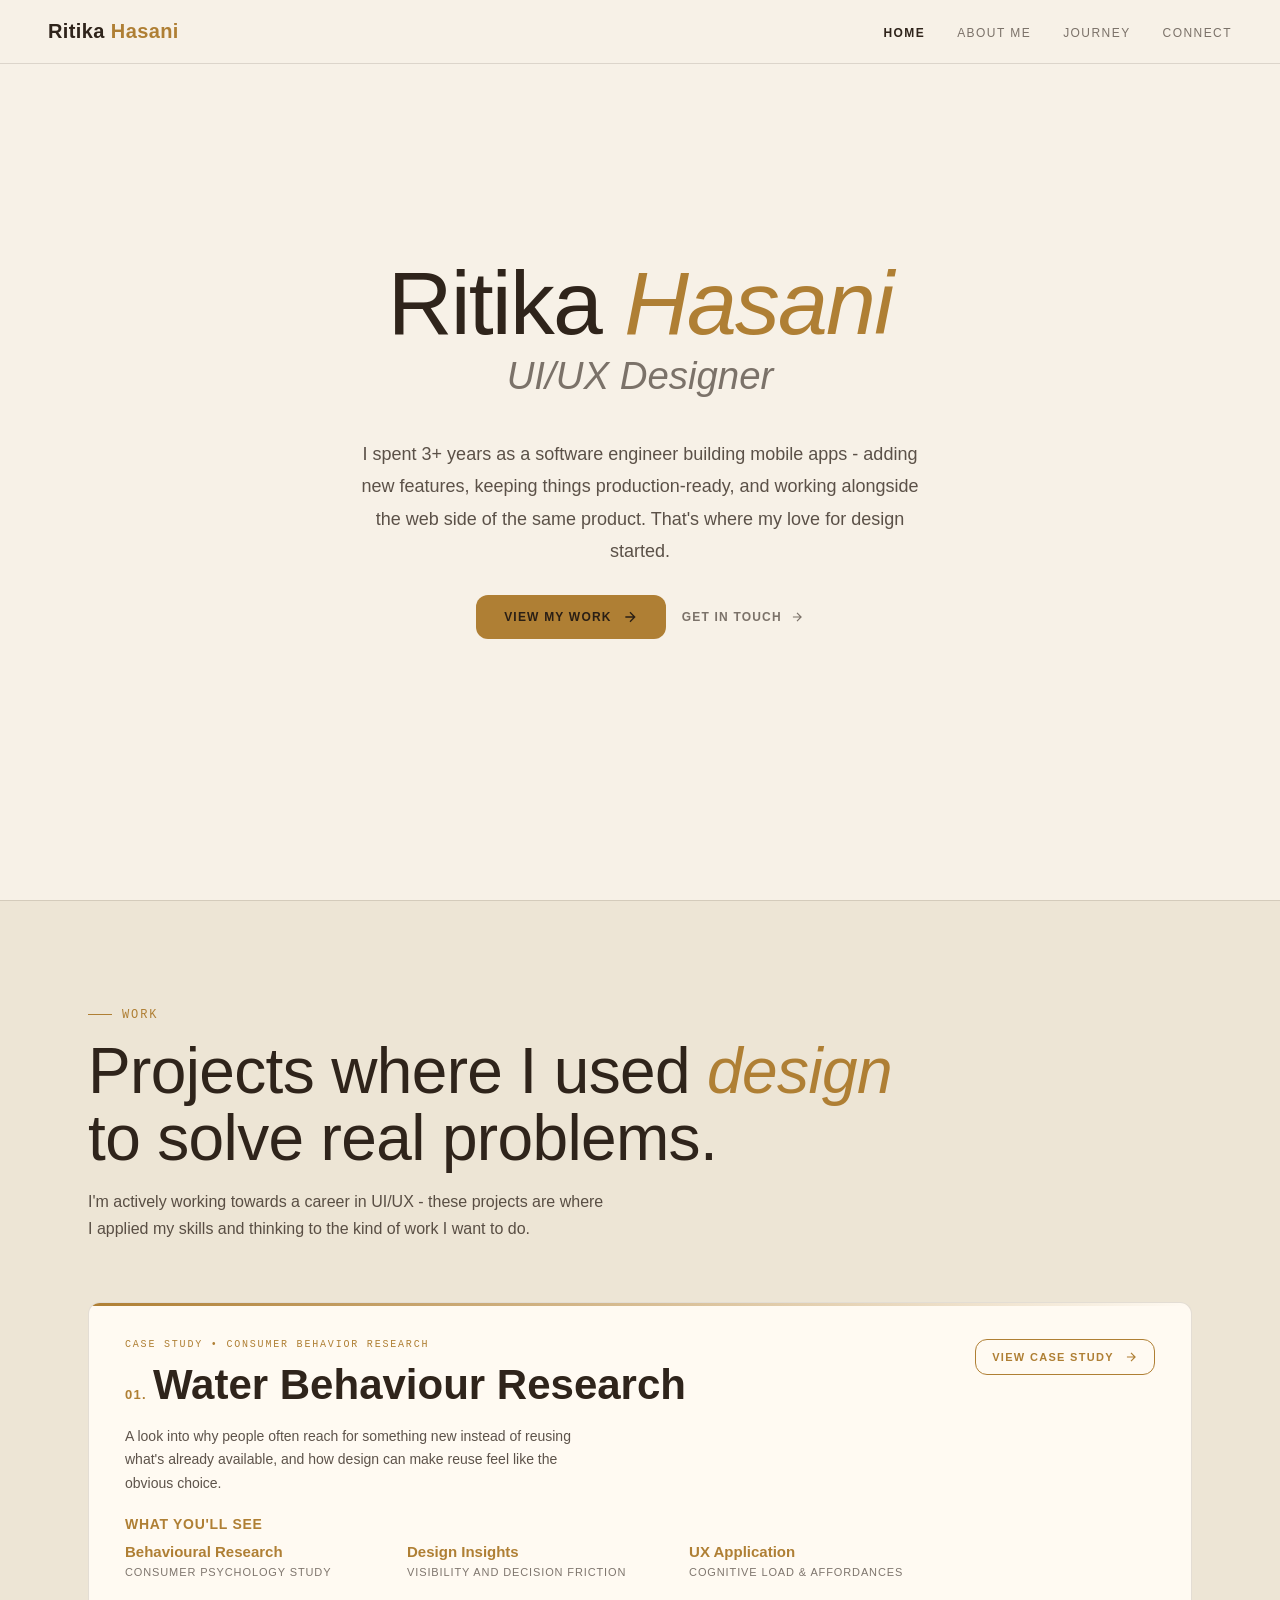
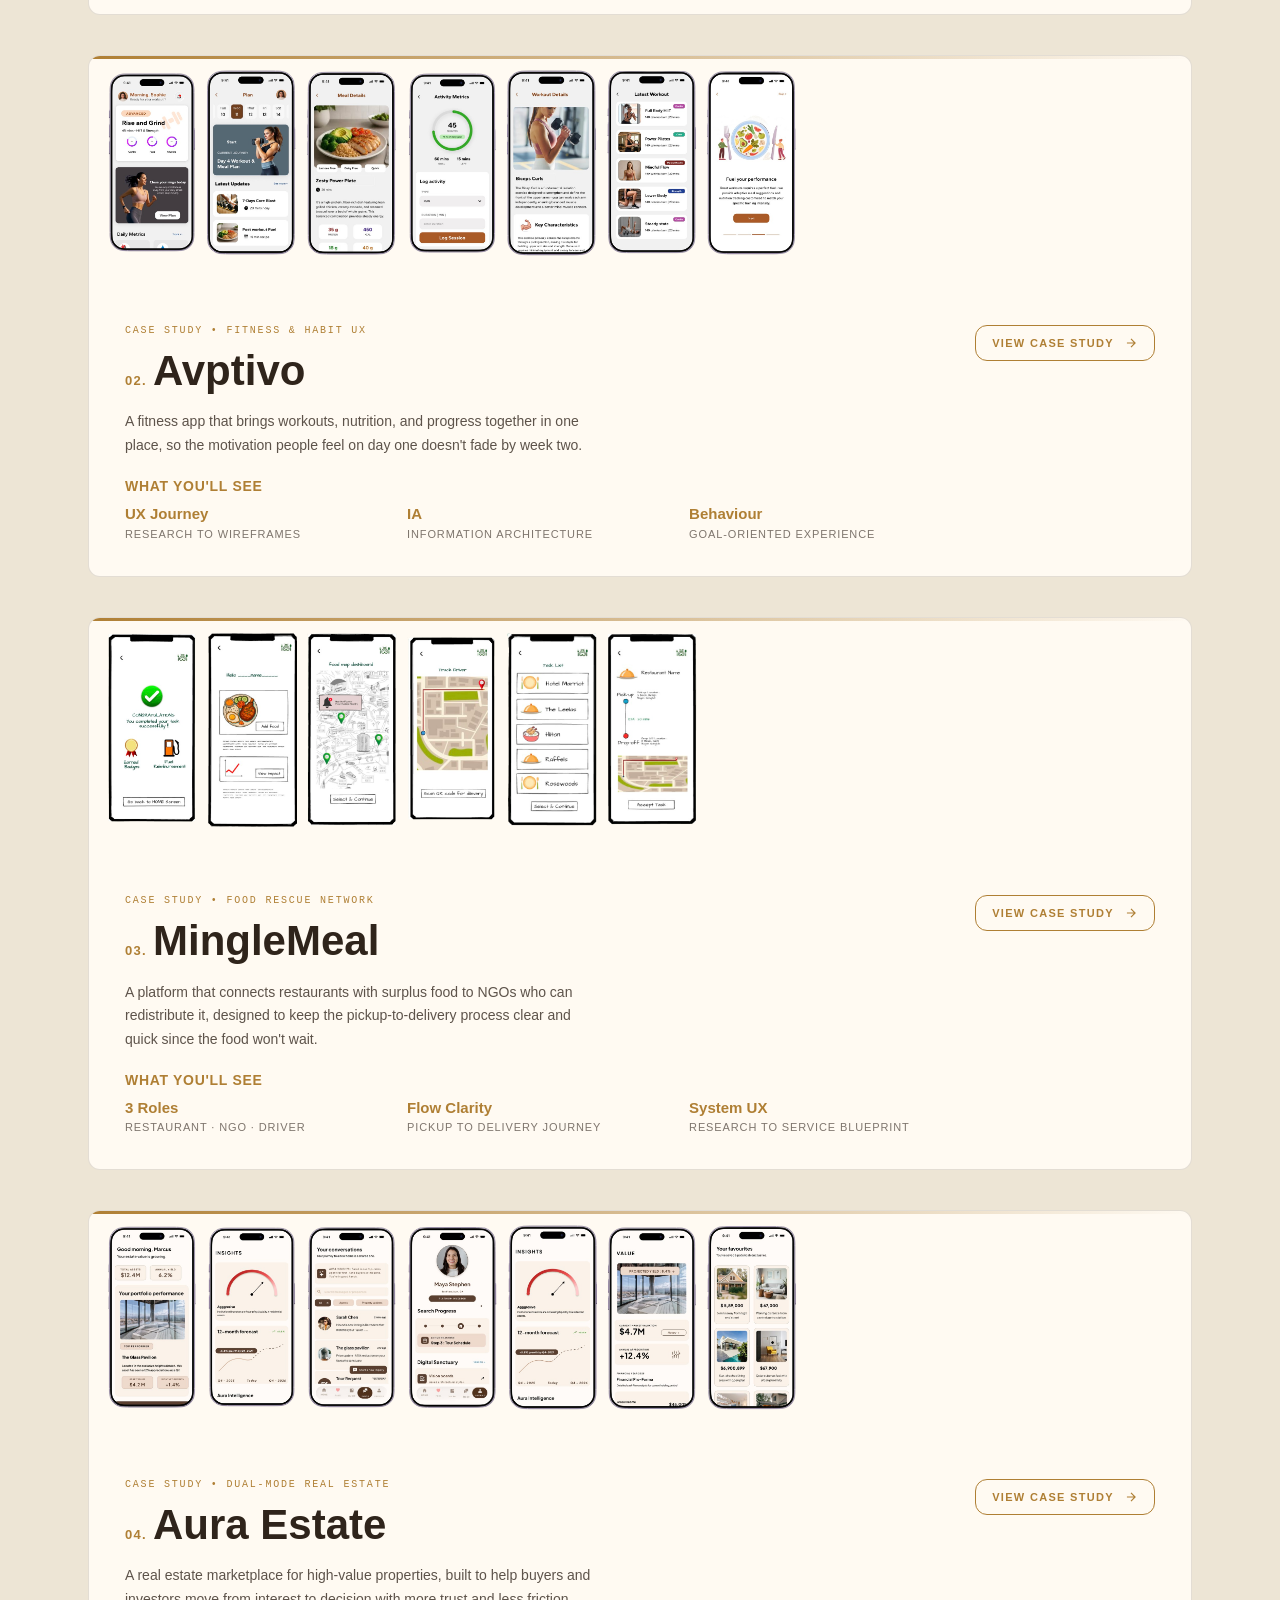
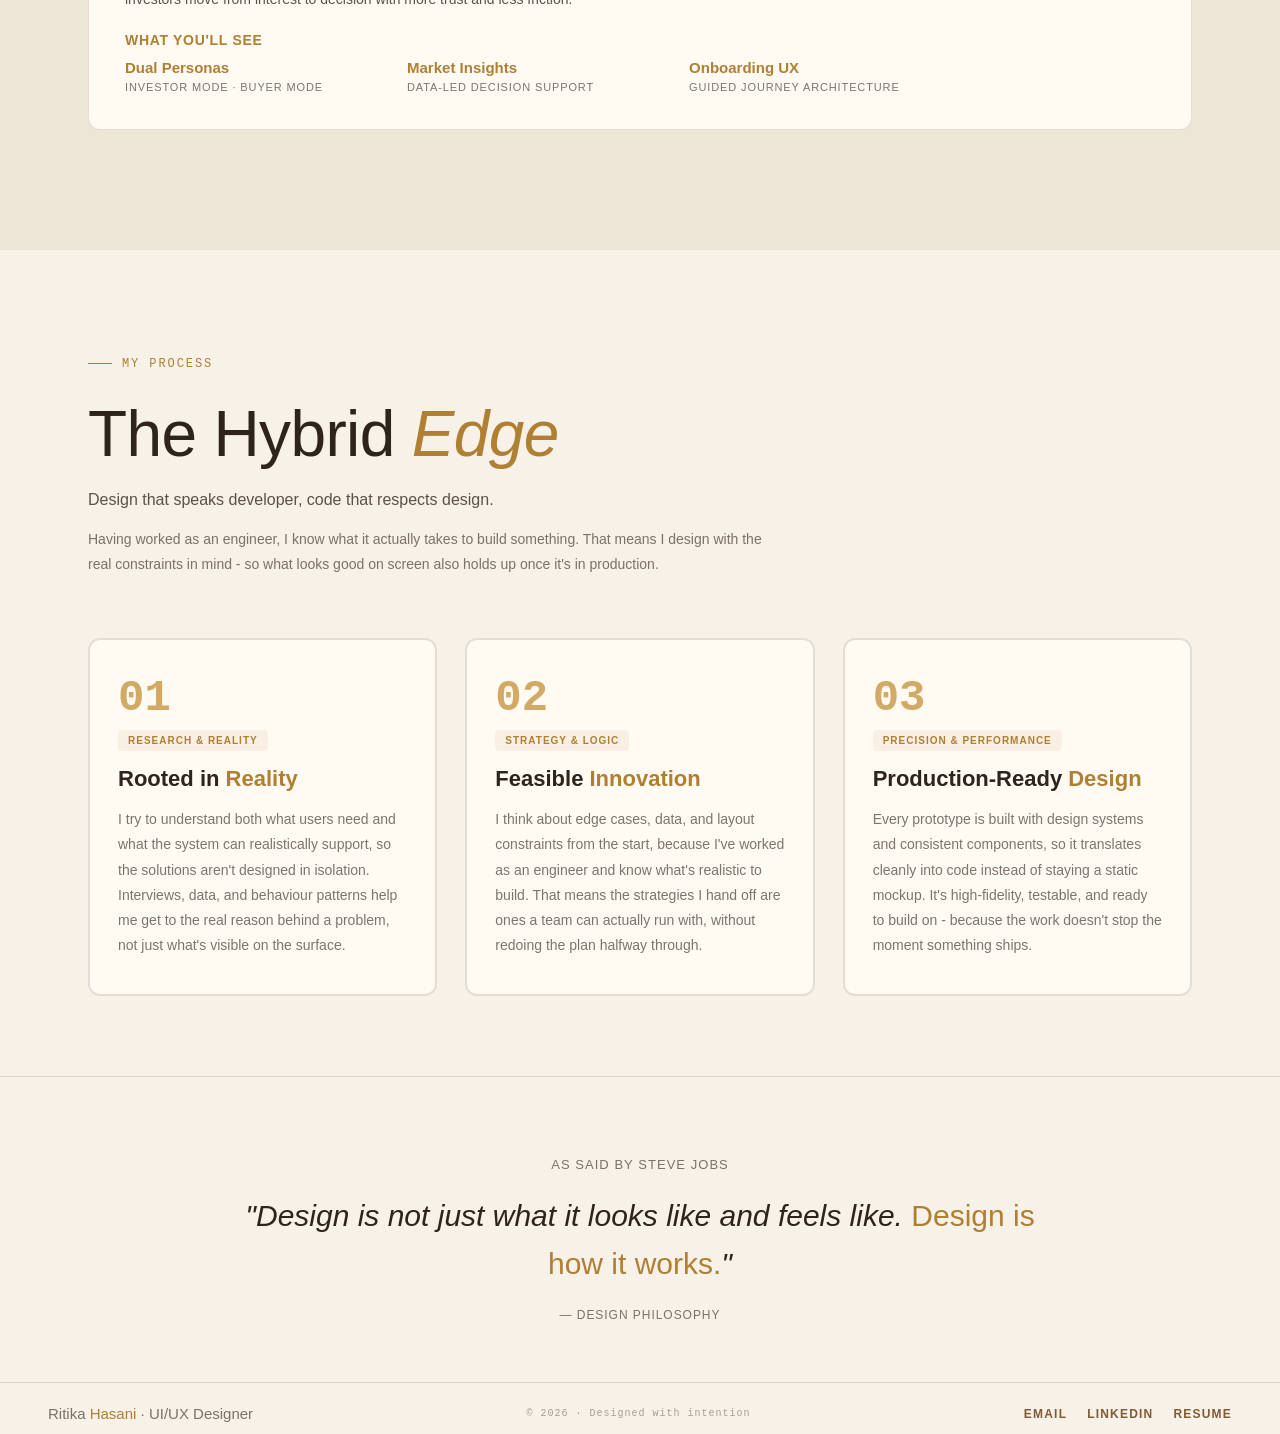
==== commit 69c489a2: "changes" ====
--- a/index.html
+++ b/index.html
@@ -8,7 +8,7 @@
 </head>
 <body>
 
-<!-- ═══════ MOBILE MENU DRAWER ═══════ -->
+<!-- Mobile drawer -->
 <div class="nav-drawer" id="navDrawer">
   <button class="nav-drawer-close" id="drawerClose" aria-label="Close menu">×</button>
   <a href="index.html">Home</a>
@@ -17,7 +17,6 @@
   <a href="connect.html">Connect</a>
 </div>
 
-<!-- ═══════ NAV ═══════ -->
 <nav id="nav">
 <a href="index.html" class="nav-logo">Ritika <span>Hasani</span></a>
 <ul class="nav-links">
@@ -31,7 +30,6 @@
 </button>
 </nav>
 
-<!-- ═══════ HERO ═══════ -->
 <section id="hero">
 <div class="hero-glow"></div>
 <div class="hero-left">
@@ -43,203 +41,133 @@
 <div class="hero-actions">
 <a href="#work" class="btn-primary">
 View My Work
-<svg width="16" height="16" fill="none" stroke="currentColor" stroke-width="2" viewBox="0 0 24 24">
-<path d="M5 12h14M12 5l7 7-7 7" />
-</svg>
+<svg width="16" height="16" fill="none" stroke="currentColor" stroke-width="2" viewBox="0 0 24 24"><path d="M5 12h14M12 5l7 7-7 7" /></svg>
 </a>
 <a href="connect.html" class="btn-secondary">
 Get in touch
-<svg width="14" height="14" fill="none" stroke="currentColor" stroke-width="2" viewBox="0 0 24 24">
-<path d="M5 12h14M12 5l7 7-7 7" />
-</svg>
+<svg width="14" height="14" fill="none" stroke="currentColor" stroke-width="2" viewBox="0 0 24 24"><path d="M5 12h14M12 5l7 7-7 7" /></svg>
 </a>
 </div>
 </div>
 </section>
 
-<!-- ═══════ WORK ═══════ -->
+<!-- WORK -->
 <section id="work" class="section-pad">
 <div class="container">
 <div class="section-header reveal">
 <div class="section-tag">Work</div>
-<h2 class="section-title">
-Projects where I used <em>design</em><br />to solve real problems.
-</h2>
-<p class="section-subtitle">
-I'm actively working towards a career in UI/UX - these projects are where I applied my skills and thinking to the kind of work I want to do.
-</p>
-</div>
-
-<!-- Project 01 -->
+<h2 class="section-title">Projects where I used <em>design</em><br />to solve real problems.</h2>
+<p class="section-subtitle">I'm actively working towards a career in UI/UX - these projects are where I applied my skills and thinking to the kind of work I want to do.</p>
+</div>
+
+<!-- 01 Water Behaviour -->
 <div class="featured-project reveal">
 <div class="featured-project-body">
 <div>
 <div class="featured-label">Case Study • Consumer Behavior Research</div>
 <h3 class="featured-title"><span class="featured-number">01.</span>Water Behaviour Research</h3>
-<p class="featured-desc">
-A look into why people often reach for something new instead of reusing what's already available, and how design can make reuse feel like the obvious choice.
-</p>
-<div class="featured-metrics-heading">What You'll See</div>
-<div class="featured-metrics">
-<div>
-<div class="metric-val">Behavioral Research</div>
-<div class="metric-label">Consumer psychology study</div>
-</div>
-<div>
-<div class="metric-val">Design Insights</div>
-<div class="metric-label">Visibility and decision friction</div>
-</div>
-<div>
-<div class="metric-val">UX Application</div>
-<div class="metric-label">Cognitive load & affordances</div>
-</div>
-</div>
-</div>
-<a href="water-behaviour.html" class="btn-primary">
-View Case Study
-<svg width="14" height="14" fill="none" stroke="currentColor" stroke-width="2" viewBox="0 0 24 24">
-<path d="M5 12h14M12 5l7 7-7 7" />
-</svg>
-</a>
-</div>
-</div>
-
-<!-- Project 02 -->
+<p class="featured-desc">A look into why people often reach for something new instead of reusing what's already available, and how design can make reuse feel like the obvious choice.</p>
+<div class="featured-metrics-heading">What You'll See</div>
+<div class="featured-metrics">
+<div><div class="metric-val">Behavioural Research</div><div class="metric-label">Consumer psychology study</div></div>
+<div><div class="metric-val">Design Insights</div><div class="metric-label">Visibility and decision friction</div></div>
+<div><div class="metric-val">UX Application</div><div class="metric-label">Cognitive load &amp; affordances</div></div>
+</div>
+</div>
+<a href="water-behaviour.html" class="btn-primary">View Case Study <svg width="14" height="14" fill="none" stroke="currentColor" stroke-width="2" viewBox="0 0 24 24"><path d="M5 12h14M12 5l7 7-7 7" /></svg></a>
+</div>
+</div>
+
+<!-- 02 Avptivo -->
 <div class="featured-project reveal reveal-delay-1">
-<div class="featured-project-body">
-<div>
-<div class="featured-label">Case Study • Fitness & Habit UX</div>
-<h3 class="featured-title"><span class="featured-number">02.</span>Avptivo</h3>
-<p class="featured-desc">
-A fitness app that brings workouts, nutrition, and progress together in one place, so the motivation people feel on day one doesn't fade by week two.
-</p>
-<div class="featured-metrics-heading">What You'll See</div>
-<div class="featured-metrics">
-<div>
-<div class="metric-val">UX Journey</div>
-<div class="metric-label">Research to wireframes</div>
-</div>
-<div>
-<div class="metric-val">IA</div>
-<div class="metric-label">Information architecture</div>
-</div>
-<div>
-<div class="metric-val">Behavior</div>
-<div class="metric-label">Goal-oriented experience</div>
-</div>
-</div>
-</div>
-<a href="avptivo.html" class="btn-primary">
-View Case Study
-<svg width="14" height="14" fill="none" stroke="currentColor" stroke-width="2" viewBox="0 0 24 24">
-<path d="M5 12h14M12 5l7 7-7 7" />
-</svg>
-</a>
-</div>
 <div class="featured-project-image">
 <div class="project-gallery project-gallery-avptivo">
-<div class="project-shot"><img src="avptivo_1.png" alt="Avptivo" /></div>
-<div class="project-shot"><img src="avptivo_2.png" alt="Avptivo" /></div>
-<div class="project-shot"><img src="avptivo_3.png" alt="Avptivo" /></div>
-<div class="project-shot"><img src="avptivo_4.png" alt="Avptivo" /></div>
-<div class="project-shot"><img src="avptivo_5.png" alt="Avptivo" /></div>
-<div class="project-shot"><img src="avptivo_6.png" alt="Avptivo" /></div>
-<div class="project-shot"><img src="avptivo_7.png" alt="Avptivo" /></div>
-</div>
-</div>
-</div>
-
-<!-- Project 03 -->
+<div class="project-shot"><img src="avptivo_1.png" alt="Avptivo screen 1" /></div>
+<div class="project-shot"><img src="avptivo_2.png" alt="Avptivo screen 2" /></div>
+<div class="project-shot"><img src="avptivo_3.png" alt="Avptivo screen 3" /></div>
+<div class="project-shot"><img src="avptivo_4.png" alt="Avptivo screen 4" /></div>
+<div class="project-shot"><img src="avptivo_5.png" alt="Avptivo screen 5" /></div>
+<div class="project-shot"><img src="avptivo_6.png" alt="Avptivo screen 6" /></div>
+<div class="project-shot"><img src="avptivo_7.png" alt="Avptivo screen 7" /></div>
+</div>
+</div>
+<div class="featured-project-body">
+<div>
+<div class="featured-label">Case Study • Fitness &amp; Habit UX</div>
+<h3 class="featured-title"><span class="featured-number">02.</span>Avptivo</h3>
+<p class="featured-desc">A fitness app that brings workouts, nutrition, and progress together in one place, so the motivation people feel on day one doesn't fade by week two.</p>
+<div class="featured-metrics-heading">What You'll See</div>
+<div class="featured-metrics">
+<div><div class="metric-val">UX Journey</div><div class="metric-label">Research to wireframes</div></div>
+<div><div class="metric-val">IA</div><div class="metric-label">Information architecture</div></div>
+<div><div class="metric-val">Behaviour</div><div class="metric-label">Goal-oriented experience</div></div>
+</div>
+</div>
+<a href="avptivo.html" class="btn-primary">View Case Study <svg width="14" height="14" fill="none" stroke="currentColor" stroke-width="2" viewBox="0 0 24 24"><path d="M5 12h14M12 5l7 7-7 7" /></svg></a>
+</div>
+</div>
+
+<!-- 03 MingleMeal -->
 <div class="featured-project reveal reveal-delay-2">
+<div class="featured-project-image">
+<div class="project-gallery project-gallery-minglemeal">
+<div class="project-shot"><img src="minglemeal_1.png" alt="MingleMeal screen 1" /></div>
+<div class="project-shot"><img src="minglemeal_2.png" alt="MingleMeal screen 2" /></div>
+<div class="project-shot"><img src="minglemeal_3.png" alt="MingleMeal screen 3" /></div>
+<div class="project-shot"><img src="minglemeal_4.png" alt="MingleMeal screen 4" /></div>
+<div class="project-shot"><img src="minglemeal_5.png" alt="MingleMeal screen 5" /></div>
+<div class="project-shot"><img src="minglemeal_6.png" alt="MingleMeal screen 6" /></div>
+</div>
+</div>
 <div class="featured-project-body">
 <div>
 <div class="featured-label">Case Study • Food Rescue Network</div>
 <h3 class="featured-title"><span class="featured-number">03.</span>MingleMeal</h3>
-<p class="featured-desc">
-A platform that connects restaurants with surplus food to NGOs who can redistribute it, designed to keep the pickup-to-delivery process clear and quick since the food won't wait.
-</p>
-<div class="featured-metrics-heading">What You'll See</div>
-<div class="featured-metrics">
-<div>
-<div class="metric-val">3 Roles</div>
-<div class="metric-label">Restaurant · NGO · Driver</div>
-</div>
-<div>
-<div class="metric-val">Flow Clarity</div>
-<div class="metric-label">Pickup to delivery journey</div>
-</div>
-<div>
-<div class="metric-val">System UX</div>
-<div class="metric-label">Research to service blueprint</div>
-</div>
-</div>
-</div>
-<a href="minglemeal.html" class="btn-primary">
-View Case Study
-<svg width="14" height="14" fill="none" stroke="currentColor" stroke-width="2" viewBox="0 0 24 24">
-<path d="M5 12h14M12 5l7 7-7 7" />
-</svg>
-</a>
-</div>
+<p class="featured-desc">A platform that connects restaurants with surplus food to NGOs who can redistribute it, designed to keep the pickup-to-delivery process clear and quick since the food won't wait.</p>
+<div class="featured-metrics-heading">What You'll See</div>
+<div class="featured-metrics">
+<div><div class="metric-val">3 Roles</div><div class="metric-label">Restaurant · NGO · Driver</div></div>
+<div><div class="metric-val">Flow Clarity</div><div class="metric-label">Pickup to delivery journey</div></div>
+<div><div class="metric-val">System UX</div><div class="metric-label">Research to service blueprint</div></div>
+</div>
+</div>
+<a href="minglemeal.html" class="btn-primary">View Case Study <svg width="14" height="14" fill="none" stroke="currentColor" stroke-width="2" viewBox="0 0 24 24"><path d="M5 12h14M12 5l7 7-7 7" /></svg></a>
+</div>
+</div>
+
+<!-- 04 Aura Estate -->
+<div class="featured-project reveal reveal-delay-3">
 <div class="featured-project-image">
-<div class="project-gallery project-gallery-minglemeal">
-<div class="project-shot"><img src="minglemeal_1.png" alt="MingleMeal" /></div>
-<div class="project-shot"><img src="minglemeal_2.png" alt="MingleMeal" /></div>
-<div class="project-shot"><img src="minglemeal_3.png" alt="MingleMeal" /></div>
-<div class="project-shot"><img src="minglemeal_4.png" alt="MingleMeal" /></div>
-<div class="project-shot"><img src="minglemeal_5.png" alt="MingleMeal" /></div>
-<div class="project-shot"><img src="minglemeal_6.png" alt="MingleMeal" /></div>
-</div>
-</div>
-</div>
-
-<!-- Project 04 -->
-<div class="featured-project reveal reveal-delay-3">
+<div class="project-gallery project-gallery-aura">
+<div class="project-shot"><img src="auraestate_1.png" alt="Aura Estate screen 1" /></div>
+<div class="project-shot"><img src="auraestate_2.png" alt="Aura Estate screen 2" /></div>
+<div class="project-shot"><img src="auraestate_3.png" alt="Aura Estate screen 3" /></div>
+<div class="project-shot"><img src="auraestate_4.png" alt="Aura Estate screen 4" /></div>
+<div class="project-shot"><img src="auraestate_5.png" alt="Aura Estate screen 5" /></div>
+<div class="project-shot"><img src="auraestate_6.png" alt="Aura Estate screen 6" /></div>
+<div class="project-shot"><img src="auraestate_7.png" alt="Aura Estate screen 7" /></div>
+</div>
+</div>
 <div class="featured-project-body">
 <div>
 <div class="featured-label">Case Study • Dual-Mode Real Estate</div>
 <h3 class="featured-title"><span class="featured-number">04.</span>Aura Estate</h3>
-<p class="featured-desc">
-A real estate marketplace for high-value properties, built to help buyers and investors move from interest to decision with more trust and less friction.
-</p>
-<div class="featured-metrics-heading">What You'll See</div>
-<div class="featured-metrics">
-<div>
-<div class="metric-val">Dual Personas</div>
-<div class="metric-label">Investor mode · Buyer mode</div>
-</div>
-<div>
-<div class="metric-val">Market Insights</div>
-<div class="metric-label">Data-led decision support</div>
-</div>
-<div>
-<div class="metric-val">Onboarding UX</div>
-<div class="metric-label">Guided journey architecture</div>
-</div>
-</div>
-</div>
-<a href="auraestate.html" class="btn-primary">
-View Case Study
-<svg width="14" height="14" fill="none" stroke="currentColor" stroke-width="2" viewBox="0 0 24 24">
-<path d="M5 12h14M12 5l7 7-7 7" />
-</svg>
-</a>
-</div>
-<div class="featured-project-image">
-<div class="project-gallery project-gallery-aura">
-<div class="project-shot"><img src="auraestate_1.png" alt="Aura Estate" /></div>
-<div class="project-shot"><img src="auraestate_2.png" alt="Aura Estate" /></div>
-<div class="project-shot"><img src="auraestate_3.png" alt="Aura Estate" /></div>
-<div class="project-shot"><img src="auraestate_4.png" alt="Aura Estate" /></div>
-<div class="project-shot"><img src="auraestate_5.png" alt="Aura Estate" /></div>
-<div class="project-shot"><img src="auraestate_6.png" alt="Aura Estate" /></div>
-</div>
-</div>
-</div>
-</div>
-</section>
-
-<!-- Design Philosophy -->
+<p class="featured-desc">A real estate marketplace for high-value properties, built to help buyers and investors move from interest to decision with more trust and less friction.</p>
+<div class="featured-metrics-heading">What You'll See</div>
+<div class="featured-metrics">
+<div><div class="metric-val">Dual Personas</div><div class="metric-label">Investor mode · Buyer mode</div></div>
+<div><div class="metric-val">Market Insights</div><div class="metric-label">Data-led decision support</div></div>
+<div><div class="metric-val">Onboarding UX</div><div class="metric-label">Guided journey architecture</div></div>
+</div>
+</div>
+<a href="auraestate.html" class="btn-primary">View Case Study <svg width="14" height="14" fill="none" stroke="currentColor" stroke-width="2" viewBox="0 0 24 24"><path d="M5 12h14M12 5l7 7-7 7" /></svg></a>
+</div>
+</div>
+
+</div>
+</section>
+
+<!-- Process -->
 <section class="section-pad">
 <div class="container">
 <div class="process-header reveal">
@@ -247,27 +175,25 @@
 <div class="section-tag">My Process</div>
 <h2 class="process-main-title">The Hybrid <em>Edge</em></h2>
 <p class="process-subheadline">Design that speaks developer, code that respects design.</p>
-<p class="process-description">
-Having worked as an engineer, I know what it actually takes to build something. That means I design with the real constraints in mind - so what looks good on screen also holds up once it's in production.
-</p>
+<p class="process-description">Having worked as an engineer, I know what it actually takes to build something. That means I design with the real constraints in mind - so what looks good on screen also holds up once it's in production.</p>
 </div>
 </div>
 <div class="process-pillars reveal">
 <div class="process-pillar">
 <div class="pillar-number">01</div>
-<div class="pillar-badge">Research & Reality</div>
+<div class="pillar-badge">Research &amp; Reality</div>
 <h3 class="pillar-title">Rooted in <em>Reality</em></h3>
-<p class="pillar-body">I try to understand both what users need and what the system can realistically support, so the solutions aren't designed in isolation. Interviews, data, and behavior patterns help me get to the real reason behind a problem, not just what's visible on the surface.</p>
+<p class="pillar-body">I try to understand both what users need and what the system can realistically support, so the solutions aren't designed in isolation. Interviews, data, and behaviour patterns help me get to the real reason behind a problem, not just what's visible on the surface.</p>
 </div>
 <div class="process-pillar">
 <div class="pillar-number">02</div>
-<div class="pillar-badge">Strategy & Logic</div>
+<div class="pillar-badge">Strategy &amp; Logic</div>
 <h3 class="pillar-title">Feasible <em>Innovation</em></h3>
 <p class="pillar-body">I think about edge cases, data, and layout constraints from the start, because I've worked as an engineer and know what's realistic to build. That means the strategies I hand off are ones a team can actually run with, without redoing the plan halfway through.</p>
 </div>
 <div class="process-pillar">
 <div class="pillar-number">03</div>
-<div class="pillar-badge">Precision & Performance</div>
+<div class="pillar-badge">Precision &amp; Performance</div>
 <h3 class="pillar-title">Production-Ready <em>Design</em></h3>
 <p class="pillar-body">Every prototype is built with design systems and consistent components, so it translates cleanly into code instead of staying a static mockup. It's high-fidelity, testable, and ready to build on - because the work doesn't stop the moment something ships.</p>
 </div>
@@ -280,11 +206,10 @@
 <div class="container">
 <div class="quote-source">As said by Steve Jobs</div>
 <div class="quote-text">"Design is not just what it looks like and feels like. <em>Design is how it works.</em>"</div>
-<div class="quote-attr">- DESIGN PHILOSOPHY</div>
-</div>
-</section>
-
-<!-- ═══════ FOOTER ═══════ -->
+<div class="quote-attr">— DESIGN PHILOSOPHY</div>
+</div>
+</section>
+
 <footer>
 <div class="footer-brand">Ritika <span>Hasani</span> · UI/UX Designer</div>
 <div class="footer-copy">© 2026 · Designed with intention</div>
@@ -296,58 +221,51 @@
 </footer>
 
 <script>
-/* ── Hamburger menu ── */
-const hamburger = document.getElementById('hamburger');
-const drawer    = document.getElementById('navDrawer');
+/* ── Hamburger / drawer ── */
+const hamburger  = document.getElementById('hamburger');
+const drawer     = document.getElementById('navDrawer');
 const drawerClose = document.getElementById('drawerClose');
-const toggleDrawer = (open) => {
-  hamburger.classList.toggle('open', open);
-  drawer.classList.toggle('open', open);
-  document.body.style.overflow = open ? 'hidden' : '';
-};
-hamburger.addEventListener('click', () => toggleDrawer(true));
-drawerClose.addEventListener('click', () => toggleDrawer(false));
-drawer.querySelectorAll('a').forEach(a => a.addEventListener('click', () => toggleDrawer(false)));
-
-/* ── Logo hide/show ── */
-const nav = document.getElementById("nav");
-const navLogo = document.querySelector(".nav-logo");
-const heroSection = document.getElementById("hero");
-const quoteSection = document.querySelector(".quote-section");
-const footer = document.querySelector("footer");
-const updateLogoVisibility = () => {
-  const scrollY = window.scrollY;
-  nav.classList.toggle("scrolled", scrollY > 60);
-  let hideLogo = false;
-  if (heroSection) {
-    const heroBottom = heroSection.offsetTop + heroSection.offsetHeight;
-    hideLogo = scrollY < heroBottom - 100;
+
+function openDrawer()  { hamburger.classList.add('open'); drawer.classList.add('open'); document.body.style.overflow = 'hidden'; }
+function closeDrawer() { hamburger.classList.remove('open'); drawer.classList.remove('open'); document.body.style.overflow = ''; }
+
+hamburger.addEventListener('click', openDrawer);
+// Use mousedown as well as click so iOS tap always fires
+drawerClose.addEventListener('click',     closeDrawer);
+drawerClose.addEventListener('touchend',  function(e){ e.preventDefault(); closeDrawer(); });
+drawer.querySelectorAll('a').forEach(a => a.addEventListener('click', closeDrawer));
+
+/* ── Logo visibility ── */
+const nav         = document.getElementById('nav');
+const navLogo     = document.querySelector('.nav-logo');
+const heroSection = document.getElementById('hero');
+const quoteSection = document.querySelector('.quote-section');
+const footerEl    = document.querySelector('footer');
+
+function updateLogo() {
+  const sy = window.scrollY;
+  nav.classList.toggle('scrolled', sy > 60);
+  let hide = false;
+  if (heroSection) hide = sy < heroSection.offsetTop + heroSection.offsetHeight - 100;
+  if (quoteSection) {
+    const qTop = quoteSection.offsetTop, qBot = qTop + quoteSection.offsetHeight;
+    hide = hide || (sy + window.innerHeight > qTop + 80 && sy < qBot - 80);
   }
-  if (quoteSection) {
-    const quoteTop = quoteSection.offsetTop;
-    const quoteBottom = quoteTop + quoteSection.offsetHeight;
-    const viewportBottom = scrollY + window.innerHeight;
-    hideLogo = hideLogo || (viewportBottom > quoteTop + 80 && scrollY < quoteBottom - 80);
-  }
-  if (footer) {
-    hideLogo = hideLogo || (scrollY + window.innerHeight > footer.offsetTop);
-  }
-  navLogo.classList.toggle("hidden", hideLogo);
-};
-window.addEventListener("scroll", updateLogoVisibility);
-updateLogoVisibility();
+  if (footerEl) hide = hide || sy + window.innerHeight > footerEl.offsetTop;
+  navLogo.classList.toggle('hidden', hide);
+}
+window.addEventListener('scroll', updateLogo);
+updateLogo();
 
 /* ── Active nav ── */
-const currentPage = window.location.pathname.split('/').pop() || 'index.html';
-document.querySelectorAll('.nav-links a, #navDrawer a').forEach(link => {
-  link.classList.toggle('active', link.getAttribute('href') === currentPage);
-});
+const cur = window.location.pathname.split('/').pop() || 'index.html';
+document.querySelectorAll('.nav-links a, #navDrawer a').forEach(l => l.classList.toggle('active', l.getAttribute('href') === cur));
 
 /* ── Reveal ── */
-const io = new IntersectionObserver((entries) => {
-  entries.forEach(e => { if (e.isIntersecting) { e.target.classList.add("visible"); io.unobserve(e.target); } });
-}, { threshold: 0.12 });
-document.querySelectorAll(".reveal").forEach(el => io.observe(el));
+const io = new IntersectionObserver(entries => {
+  entries.forEach(e => { if (e.isIntersecting) { e.target.classList.add('visible'); io.unobserve(e.target); } });
+}, { threshold: 0.1 });
+document.querySelectorAll('.reveal').forEach(el => io.observe(el));
 </script>
 </body>
 </html>
--- a/portfolio.css
+++ b/portfolio.css
@@ -8,9 +8,7 @@
   margin: 0;
   padding: 0;
 }
-html {
-  scroll-behavior: smooth;
-}
+html { scroll-behavior: smooth; }
 
 :root {
   --bg: #f7f1e7;
@@ -26,7 +24,6 @@
   --gold-light: #c89543;
   --gold-dim: rgba(175, 127, 52, 0.16);
   --accent: #c37f6b;
-  --red-soft: #b85d48;
   --ink-strong: #2a1f15;
   --ease: cubic-bezier(0.16, 1, 0.3, 1);
   --body-font: -apple-system, BlinkMacSystemFont, 'Segoe UI', Roboto, 'Helvetica Neue', Arial, sans-serif;
@@ -39,26 +36,16 @@
   color: var(--text);
   overflow-x: hidden;
 }
-p,
-li,
-.section-subtitle,
-.hero-statement,
-.about-body,
-.project-desc,
-.featured-desc,
-.process-step-body,
-.exp-highlights li,
-.cred-sub,
-.contact-body,
-.contact-offer-body,
-.tool-desc {
+p, li,
+.section-subtitle, .hero-statement, .about-body,
+.project-desc, .featured-desc, .process-step-body,
+.exp-highlights li, .cred-sub, .contact-body,
+.contact-offer-body, .tool-desc {
   font-family: var(--body-font);
   color: var(--copy-muted);
 }
 
-/* ═══════════════════════════════════════════
-   NOISE TEXTURE OVERLAY
-═══════════════════════════════════════════ */
+/* ─── NOISE ─── */
 body::before {
   content: "";
   position: fixed;
@@ -68,18 +55,14 @@
   z-index: 1;
   opacity: 0.22;
 }
-body::after {
-  content: none;
-}
+body::after { content: none; }
 
 /* ═══════════════════════════════════════════
    NAVIGATION
 ═══════════════════════════════════════════ */
 nav {
   position: fixed;
-  top: 0;
-  left: 0;
-  right: 0;
+  top: 0; left: 0; right: 0;
   z-index: 100;
   padding: 20px 48px;
   display: flex;
@@ -89,9 +72,8 @@
   background: var(--bg);
   transition: background 0.4s, border-color 0.4s, padding 0.4s;
 }
-nav.scrolled {
-  padding: 14px 48px;
-}
+nav.scrolled { padding: 14px 48px; }
+
 .nav-logo {
   font-family: var(--body-font);
   font-size: 20px;
@@ -101,13 +83,9 @@
   text-decoration: none;
   transition: opacity 0.3s ease;
 }
-.nav-logo.hidden {
-  opacity: 0;
-  pointer-events: none;
-}
-.nav-logo span {
-  color: var(--gold);
-}
+.nav-logo.hidden { opacity: 0; pointer-events: none; }
+.nav-logo span { color: var(--gold); }
+
 .nav-links {
   display: flex;
   gap: 32px;
@@ -123,36 +101,29 @@
   transition: color 0.2s;
   position: relative;
 }
-.nav-links a.active {
-  font-weight: 700;
-  color: var(--text);
-}
+.nav-links a.active { font-weight: 700; color: var(--text); }
 .nav-links a::after {
   content: "";
   position: absolute;
-  bottom: -4px;
-  left: 0;
-  width: 0;
-  height: 1px;
+  bottom: -4px; left: 0;
+  width: 0; height: 1px;
   background: var(--gold);
   transition: width 0.3s var(--ease);
 }
-.nav-links a:hover {
-  color: var(--text);
-}
-.nav-links a:hover::after {
-  width: 100%;
-}
-
-/* ─── HAMBURGER (mobile only) ─── */
+.nav-links a:hover { color: var(--text); }
+.nav-links a:hover::after { width: 100%; }
+
+/* ─── HAMBURGER ─── */
 .nav-hamburger {
   display: none;
   flex-direction: column;
   gap: 5px;
   cursor: pointer;
-  padding: 4px;
+  padding: 6px;
   background: none;
   border: none;
+  z-index: 110;
+  position: relative;
 }
 .nav-hamburger span {
   display: block;
@@ -162,26 +133,17 @@
   border-radius: 2px;
   transition: all 0.3s var(--ease);
 }
-.nav-hamburger.open span:nth-child(1) {
-  transform: translateY(7px) rotate(45deg);
-}
-.nav-hamburger.open span:nth-child(2) {
-  opacity: 0;
-}
-.nav-hamburger.open span:nth-child(3) {
-  transform: translateY(-7px) rotate(-45deg);
-}
-
-/* ─── MOBILE MENU DRAWER ─── */
+.nav-hamburger.open span:nth-child(1) { transform: translateY(7px) rotate(45deg); }
+.nav-hamburger.open span:nth-child(2) { opacity: 0; }
+.nav-hamburger.open span:nth-child(3) { transform: translateY(-7px) rotate(-45deg); }
+
+/* ─── MOBILE DRAWER ─── */
 .nav-drawer {
   display: none;
   position: fixed;
-  top: 0;
-  left: 0;
-  right: 0;
-  bottom: 0;
+  inset: 0;
   background: var(--bg);
-  z-index: 99;
+  z-index: 105;
   flex-direction: column;
   align-items: center;
   justify-content: center;
@@ -203,19 +165,22 @@
   transition: color 0.2s;
 }
 .nav-drawer a:hover,
-.nav-drawer a.active {
-  color: var(--gold);
-}
+.nav-drawer a.active { color: var(--gold); }
+
+/* Close button sits in the top-right of the drawer */
 .nav-drawer-close {
   position: absolute;
-  top: 24px;
-  right: 24px;
+  top: 20px;
+  right: 20px;
   background: none;
   border: none;
-  font-size: 28px;
+  font-size: 32px;
+  line-height: 1;
   cursor: pointer;
   color: var(--text);
-  line-height: 1;
+  /* Make it easy to tap on mobile */
+  padding: 8px;
+  z-index: 120;
 }
 
 /* ═══════════════════════════════════════════
@@ -251,10 +216,7 @@
   margin-bottom: 8px;
   animation: fadeUp 0.9s var(--ease) 0.35s both;
 }
-.hero-name em {
-  font-style: italic;
-  color: var(--gold);
-}
+.hero-name em { font-style: italic; color: var(--gold); }
 .hero-role {
   font-family: var(--body-font);
   font-size: clamp(22px, 3vw, 48px);
@@ -310,51 +272,36 @@
   color: var(--text-muted);
   text-decoration: none;
   transition: color 0.2s;
-  border-radius: 12px;
-}
-.btn-secondary:hover {
-  color: var(--text);
-}
-
-/* Hero ambient glow */
-.hero-glow {
-  display: none;
-}
+}
+.btn-secondary:hover { color: var(--text); }
+.hero-glow { display: none; }
 
 /* ═══════════════════════════════════════════
    SECTION SHARED
 ═══════════════════════════════════════════ */
-section {
-  position: relative;
-  z-index: 2;
-}
+section { position: relative; z-index: 2; }
 .container {
   max-width: 1200px;
   margin: 0 auto;
   padding: 0 48px;
 }
-.section-pad {
-  padding: 80px 0;
-}
-
-/* Journey: tighten gap between timeline and Professional Journey */
-.section-pad:has(.education-timeline) {
-  padding-bottom: 40px;
-}
+.section-pad { padding: 80px 0; }
+
+/* Journey: tighten around timeline */
+.section-pad:has(.education-timeline) { padding-bottom: 40px; }
 .section-pad:has(.education-timeline) + .section-pad {
   padding-top: 20px;
   padding-bottom: 40px;
 }
 
-/* Connect: push content below fixed nav, reduce bottom gap */
+/* Connect: push below fixed nav */
 .section-pad:has(.contact-grid) {
   padding-top: 140px;
   padding-bottom: 20px;
 }
 
-.section-header {
-  margin-bottom: 60px;
-}
+.section-header { margin-bottom: 60px; }
+
 .section-tag {
   display: inline-flex;
   align-items: center;
@@ -368,10 +315,19 @@
 }
 .section-tag::before {
   content: "";
-  width: 24px;
-  height: 1px;
+  width: 24px; height: 1px;
   background: var(--gold);
 }
+
+/* ── Extra padding-top so "TIMELINE" text isn't cramped against the nav ── */
+.section-pad:has(.section-tag) {
+  padding-top: 100px;
+}
+/* But don't override the specific Contact override above */
+.section-pad:has(.contact-grid) {
+  padding-top: 140px;
+}
+
 .section-title {
   font-family: var(--body-font);
   font-size: clamp(36px, 5vw, 66px);
@@ -379,10 +335,7 @@
   line-height: 1.05;
   letter-spacing: -0.01em;
 }
-.section-title em {
-  font-style: italic;
-  color: var(--gold);
-}
+.section-title em { font-style: italic; color: var(--gold); }
 .section-subtitle {
   font-size: 16px;
   color: var(--copy-muted);
@@ -391,16 +344,13 @@
   margin-top: 16px;
 }
 
-/* Reveal animations */
+/* Reveal */
 .reveal {
   opacity: 0;
   transform: translateY(32px);
   transition: opacity 0.8s var(--ease), transform 0.8s var(--ease);
 }
-.reveal.visible {
-  opacity: 1;
-  transform: none;
-}
+.reveal.visible { opacity: 1; transform: none; }
 .reveal-delay-1 { transition-delay: 0.1s; }
 .reveal-delay-2 { transition-delay: 0.2s; }
 .reveal-delay-3 { transition-delay: 0.3s; }
@@ -429,9 +379,8 @@
   justify-content: flex-end;
   padding-right: 16px;
 }
-.about-content {
-  width: 100%;
-}
+.about-content { width: 100%; }
+
 .about-image-frame {
   aspect-ratio: 3/4;
   background: var(--surface);
@@ -441,14 +390,11 @@
   position: relative;
   width: 75%;
   max-width: 300px;
-  /* scale-up hover instead of translate */
   transition: transform 280ms var(--ease), box-shadow 280ms var(--ease);
   transform-origin: center;
   box-shadow: 0 8px 24px rgba(98, 76, 52, 0.08);
 }
-.about-image-frame::after {
-  display: none;
-}
+.about-image-frame::after { display: none; }
 .about-image-photo {
   width: 100%;
   height: 100%;
@@ -457,17 +403,14 @@
   display: block;
   border-radius: 12px;
 }
-/* Enlarge 20% on hover */
 .about-image-frame:hover {
   transform: scale(1.2);
   box-shadow: 0 24px 60px rgba(98, 76, 52, 0.18);
 }
 .about-deco-box {
   position: absolute;
-  bottom: -24px;
-  right: -8px;
-  width: 100px;
-  height: 100px;
+  bottom: -24px; right: -8px;
+  width: 100px; height: 100px;
   border: 1px solid var(--gold);
   border-radius: 2px;
   z-index: -1;
@@ -475,10 +418,8 @@
 }
 .about-deco-dot {
   position: absolute;
-  top: 40px;
-  left: -32px;
-  width: 64px;
-  height: 64px;
+  top: 40px; left: -32px;
+  width: 64px; height: 64px;
   border: 1px solid var(--border);
   border-radius: 50%;
 }
@@ -491,12 +432,8 @@
   margin: 0;
   text-align: left;
 }
-.about-lead em {
-  font-style: italic;
-  color: var(--gold);
-}
-
-/* Extra breathing room between image block and first heading */
+.about-lead em { font-style: italic; color: var(--gold); }
+
 .about-copy {
   margin-top: 48px;
   width: 100%;
@@ -520,10 +457,7 @@
   margin: 16px 0 12px;
   color: var(--text);
 }
-.about-body strong {
-  color: var(--text);
-  font-weight: 600;
-}
+.about-body strong { color: var(--text); font-weight: 600; }
 
 .stack-content-in-about {
   display: grid;
@@ -547,34 +481,22 @@
   box-shadow: 0 4px 12px rgba(175, 127, 52, 0.08);
 }
 .stack-item-title {
-  font-size: 13px;
-  font-weight: 700;
-  color: var(--text);
-  margin-bottom: 5px;
-  text-transform: uppercase;
-  letter-spacing: 0.05em;
+  font-size: 13px; font-weight: 700; color: var(--text);
+  margin-bottom: 5px; text-transform: uppercase; letter-spacing: 0.05em;
 }
 .stack-item-subtitle {
-  font-size: 11px;
-  color: var(--text-muted);
-  margin-bottom: 12px;
-  font-style: italic;
+  font-size: 11px; color: var(--text-muted);
+  margin-bottom: 12px; font-style: italic;
 }
 .stack-item-list {
   list-style: none;
-  display: flex;
-  flex-direction: column;
-  gap: 7px;
+  display: flex; flex-direction: column; gap: 7px;
 }
 .stack-item-list li {
-  font-size: 12px;
-  line-height: 1.6;
-  color: var(--copy-muted);
-}
-
-/* ═══════════════════════════════════════════
-   RECOGNITION
-═══════════════════════════════════════════ */
+  font-size: 12px; line-height: 1.6; color: var(--copy-muted);
+}
+
+/* ─── RECOGNITION ─── */
 .about-recognition {
   display: grid;
   grid-template-columns: 1fr 1fr;
@@ -595,33 +517,18 @@
   transform: translateY(-2px);
   box-shadow: 0 4px 12px rgba(175, 127, 52, 0.08);
 }
-.recognition-title {
-  font-size: 15px;
-  font-weight: 700;
-  margin-bottom: 4px;
-  color: var(--text);
-}
-.recognition-sub {
-  font-size: 12px;
-  color: var(--copy-muted);
-  letter-spacing: 0.06em;
-  margin-bottom: 8px;
-}
-.recognition-year {
-  font-family: 'Monaco', 'Courier New', monospace;
-  font-size: 11px;
-  color: var(--gold);
-}
+.recognition-title { font-size: 15px; font-weight: 700; margin-bottom: 4px; color: var(--text); }
+.recognition-sub { font-size: 12px; color: var(--copy-muted); letter-spacing: 0.06em; margin-bottom: 8px; }
+.recognition-year { font-family: 'Monaco', 'Courier New', monospace; font-size: 11px; color: var(--gold); }
 
 /* ═══════════════════════════════════════════
-   WORK / PROJECTS
+   WORK
 ═══════════════════════════════════════════ */
 #work {
   background: #ede5d5;
   border-top: 1px solid var(--border);
 }
 
-/* Featured project cards */
 .featured-project {
   margin-bottom: 40px;
   border: 1px solid var(--border);
@@ -650,32 +557,42 @@
   color: var(--gold);
   font-weight: 700;
 }
+
+/* Image gallery area — extra bottom padding for breathing room */
 .featured-project-image {
-  height: 200px;
   background: transparent;
   position: relative;
   overflow: hidden;
   display: flex;
   align-items: center;
   justify-content: center;
-  padding: 14px 18px;
+  /* top padding + generous bottom padding */
+  padding: 14px 18px 28px;
   box-sizing: border-box;
 }
+
+/* Horizontal scroll gallery inside project cards */
 .project-gallery {
   position: relative;
   z-index: 1;
   width: 100%;
-  height: 100%;
   display: flex;
   gap: 10px;
   align-items: center;
-  justify-content: center;
+  justify-content: flex-start;
+  /* horizontal scroll on mobile */
+  overflow-x: auto;
+  -webkit-overflow-scrolling: touch;
+  scrollbar-width: thin;
+  scrollbar-color: var(--border) transparent;
+  padding-bottom: 4px;
 }
 .project-gallery-avptivo,
 .project-gallery-aura,
 .project-gallery-minglemeal {
   flex-wrap: nowrap;
 }
+
 .project-shot {
   border: 0;
   background: transparent;
@@ -683,15 +600,14 @@
   display: flex;
   align-items: center;
   justify-content: center;
-  flex: 1 1 0;
-  max-width: 96px;
+  flex: 0 0 auto;
+  width: 90px;
   transition: transform 0.22s var(--ease);
 }
 .project-shot img {
   width: 100%;
-  height: 100%;
+  height: auto;
   object-fit: contain;
-  object-position: center;
   display: block;
 }
 .featured-project:hover .project-shot {
@@ -708,7 +624,8 @@
   min-width: 0;
   flex: 1 1 auto;
 }
-/* "View Case Study" button inside cards — outline style matching case study pages */
+
+/* "View Case Study" button — outline style matching case study pages */
 .featured-project-body .btn-primary {
   align-self: flex-start;
   white-space: nowrap;
@@ -732,17 +649,13 @@
 
 .featured-label {
   font-family: 'Monaco', 'Courier New', monospace;
-  font-size: 10px;
-  letter-spacing: 0.18em;
-  text-transform: uppercase;
-  color: var(--gold);
+  font-size: 10px; letter-spacing: 0.18em;
+  text-transform: uppercase; color: var(--gold);
   margin-bottom: 10px;
 }
 .featured-number {
-  font-size: 13px;
-  font-weight: 700;
-  letter-spacing: 0.1em;
-  color: var(--gold);
+  font-size: 13px; font-weight: 700;
+  letter-spacing: 0.1em; color: var(--gold);
   margin-right: 6px;
 }
 .featured-title {
@@ -753,11 +666,9 @@
   line-height: 1.2;
 }
 .featured-desc {
-  font-size: 14px;
-  line-height: 1.7;
+  font-size: 14px; line-height: 1.7;
   color: var(--copy-muted);
-  max-width: 480px;
-  margin-bottom: 20px;
+  max-width: 480px; margin-bottom: 20px;
 }
 .featured-metrics {
   display: grid;
@@ -766,71 +677,42 @@
   margin-top: 10px;
 }
 .featured-metrics-heading {
-  font-size: 14px;
-  font-weight: 700;
-  color: var(--gold);
-  margin-bottom: 10px;
-  letter-spacing: 0.05em;
-  text-transform: uppercase;
-}
-.featured-metrics > div {
-  min-width: 0;
-  padding: 0;
-}
+  font-size: 14px; font-weight: 700;
+  color: var(--gold); margin-bottom: 10px;
+  letter-spacing: 0.05em; text-transform: uppercase;
+}
+.featured-metrics > div { min-width: 0; padding: 0; }
 .metric-val {
-  font-size: 15px;
-  font-weight: 700;
-  color: var(--gold);
-  line-height: 1.3;
-  margin-bottom: 4px;
+  font-size: 15px; font-weight: 700;
+  color: var(--gold); line-height: 1.3; margin-bottom: 4px;
 }
 .metric-label {
-  font-size: 11px;
-  font-weight: 500;
-  letter-spacing: 0.08em;
-  text-transform: uppercase;
-  color: var(--text-muted);
-  margin-top: 2px;
+  font-size: 11px; font-weight: 500;
+  letter-spacing: 0.08em; text-transform: uppercase;
+  color: var(--text-muted); margin-top: 2px;
 }
 
 /* ═══════════════════════════════════════════
    PROCESS PILLARS
 ═══════════════════════════════════════════ */
 .process-header {
-  display: grid;
-  grid-template-columns: 1fr;
-  gap: 32px;
-  margin-bottom: 60px;
-}
-.process-header-left {
-  max-width: 700px;
-}
+  display: grid; grid-template-columns: 1fr;
+  gap: 32px; margin-bottom: 60px;
+}
+.process-header-left { max-width: 700px; }
 .process-main-title {
   font-family: var(--body-font);
   font-size: clamp(36px, 5vw, 66px);
-  font-weight: 300;
-  line-height: 1.05;
+  font-weight: 300; line-height: 1.05;
   letter-spacing: -0.01em;
-  margin-top: 14px;
-  margin-bottom: 18px;
-  color: var(--text);
-}
-.process-main-title em {
-  font-style: italic;
-  color: var(--gold);
-}
+  margin-top: 14px; margin-bottom: 18px; color: var(--text);
+}
+.process-main-title em { font-style: italic; color: var(--gold); }
 .process-subheadline {
-  font-size: 16px;
-  color: var(--copy-muted);
-  line-height: 1.7;
-  max-width: 520px;
-  margin-bottom: 14px;
-}
-.process-description {
-  font-size: 14px;
-  line-height: 1.8;
-  color: var(--text-muted);
-}
+  font-size: 16px; color: var(--copy-muted);
+  line-height: 1.7; max-width: 520px; margin-bottom: 14px;
+}
+.process-description { font-size: 14px; line-height: 1.8; color: var(--text-muted); }
 .process-pillars {
   display: grid;
   grid-template-columns: repeat(3, 1fr);
@@ -842,18 +724,15 @@
   border-radius: 12px;
   background: var(--surface);
   transition: all 0.4s cubic-bezier(0.34, 1.56, 0.64, 1);
-  position: relative;
-  overflow: hidden;
+  position: relative; overflow: hidden;
 }
 .process-pillar::before {
   content: '';
   position: absolute;
-  top: 0; left: 0; right: 0;
-  height: 3px;
+  top: 0; left: 0; right: 0; height: 3px;
   background: linear-gradient(90deg, var(--gold), rgba(175, 127, 52, 0));
   z-index: 10;
-  transform: scaleX(0);
-  transform-origin: left;
+  transform: scaleX(0); transform-origin: left;
   transition: transform 0.5s cubic-bezier(0.34, 1.56, 0.64, 1);
 }
 .process-pillar:hover {
@@ -862,47 +741,24 @@
   transform: translateY(-6px);
   box-shadow: 0 18px 36px rgba(98, 76, 52, 0.12);
 }
-.process-pillar:hover::before {
-  transform: scaleX(1);
-}
+.process-pillar:hover::before { transform: scaleX(1); }
 .pillar-number {
   font-family: 'Monaco', 'Courier New', monospace;
-  font-size: 44px;
-  font-weight: 700;
-  color: var(--gold-light);
-  line-height: 1;
-  margin-bottom: 10px;
-  opacity: 0.8;
+  font-size: 44px; font-weight: 700;
+  color: var(--gold-light); line-height: 1;
+  margin-bottom: 10px; opacity: 0.8;
 }
 .pillar-badge {
   display: inline-block;
-  font-size: 10px;
-  font-weight: 700;
-  letter-spacing: 0.1em;
-  text-transform: uppercase;
+  font-size: 10px; font-weight: 700;
+  letter-spacing: 0.1em; text-transform: uppercase;
   color: var(--gold);
   background: rgba(175, 127, 52, 0.08);
-  padding: 5px 10px;
-  border-radius: 4px;
-  margin-bottom: 14px;
-}
-.pillar-title {
-  font-size: 22px;
-  font-weight: 700;
-  margin-bottom: 14px;
-  color: var(--text);
-  line-height: 1.3;
-}
-.pillar-title em {
-  color: var(--gold);
-  font-style: normal;
-  font-weight: 700;
-}
-.pillar-body {
-  font-size: 14px;
-  line-height: 1.8;
-  color: var(--text-muted);
-}
+  padding: 5px 10px; border-radius: 4px; margin-bottom: 14px;
+}
+.pillar-title { font-size: 22px; font-weight: 700; margin-bottom: 14px; color: var(--text); line-height: 1.3; }
+.pillar-title em { color: var(--gold); font-style: normal; font-weight: 700; }
+.pillar-body { font-size: 14px; line-height: 1.8; color: var(--text-muted); }
 
 /* ═══════════════════════════════════════════
    EXPERIENCE / JOURNEY
@@ -912,41 +768,12 @@
   grid-template-columns: 1fr 2fr;
   gap: 64px;
 }
-.exp-sidebar {
-  position: sticky;
-  top: 100px;
-  height: fit-content;
-}
-.exp-sidebar-title {
-  font-size: 18px;
-  font-style: italic;
-  color: var(--text-muted);
-  margin-bottom: 36px;
-  line-height: 1.5;
-}
-.exp-quick-stats {
-  display: flex;
-  flex-direction: column;
-  gap: 20px;
-}
-.exp-stat {
-  padding: 18px 0;
-  border-top: 1px solid var(--border);
-}
-.exp-stat-num {
-  font-size: 36px;
-  font-weight: 600;
-  color: var(--gold);
-  line-height: 1;
-}
-.exp-stat-label {
-  font-size: 11px;
-  font-weight: 500;
-  letter-spacing: 0.08em;
-  text-transform: uppercase;
-  color: var(--text-muted);
-  margin-top: 4px;
-}
+.exp-sidebar { position: sticky; top: 100px; height: fit-content; }
+.exp-sidebar-title { font-size: 18px; font-style: italic; color: var(--text-muted); margin-bottom: 36px; line-height: 1.5; }
+.exp-quick-stats { display: flex; flex-direction: column; gap: 20px; }
+.exp-stat { padding: 18px 0; border-top: 1px solid var(--border); }
+.exp-stat-num { font-size: 36px; font-weight: 600; color: var(--gold); line-height: 1; }
+.exp-stat-label { font-size: 11px; font-weight: 500; letter-spacing: 0.08em; text-transform: uppercase; color: var(--text-muted); margin-top: 4px; }
 .exp-entry {
   padding: 30px 32px;
   border: 1px solid var(--border);
@@ -966,8 +793,7 @@
   content: "";
   position: absolute;
   left: 0; top: 0; bottom: 0;
-  width: 3px;
-  background: transparent;
+  width: 3px; background: transparent;
   border-radius: 6px 0 0 6px;
   transition: background 0.22s;
 }
@@ -975,84 +801,48 @@
   background: linear-gradient(to bottom, var(--gold), rgba(175, 127, 52, 0.25));
 }
 .exp-entry-header {
-  display: flex;
-  justify-content: space-between;
-  align-items: flex-start;
-  margin-bottom: 14px;
-  gap: 16px;
-  flex-wrap: wrap;
-}
-.exp-role {
-  font-size: 22px;
-  font-weight: 600;
-  margin-bottom: 4px;
-}
-.exp-company {
-  font-size: 12px;
-  letter-spacing: 0.08em;
-  text-transform: uppercase;
-  color: var(--text-muted);
-}
+  display: flex; justify-content: space-between;
+  align-items: flex-start; margin-bottom: 14px;
+  gap: 16px; flex-wrap: wrap;
+}
+.exp-role { font-size: 22px; font-weight: 600; margin-bottom: 4px; }
+.exp-company { font-size: 12px; letter-spacing: 0.08em; text-transform: uppercase; color: var(--text-muted); }
 .exp-dates {
   font-family: 'Monaco', 'Courier New', monospace;
-  font-size: 11px;
-  color: var(--gold);
+  font-size: 11px; color: var(--gold);
   white-space: nowrap;
   border: 1px solid rgba(175, 127, 52, 0.22);
-  padding: 5px 10px;
-  border-radius: 8px;
-}
-.exp-highlights {
-  list-style: none;
-  display: flex;
-  flex-direction: column;
-  gap: 9px;
-}
+  padding: 5px 10px; border-radius: 8px;
+}
+.exp-highlights { list-style: none; display: flex; flex-direction: column; gap: 9px; }
 .exp-highlights li {
   display: grid;
   grid-template-columns: 180px 1fr;
   align-items: start;
   column-gap: 12px;
-  font-size: 13px;
-  line-height: 1.55;
+  font-size: 13px; line-height: 1.55;
   color: var(--copy-muted);
 }
 .exp-highlights li strong {
-  display: block;
-  position: relative;
-  padding-left: 14px;
-  color: var(--text);
-  font-weight: 600;
+  display: block; position: relative;
+  padding-left: 14px; color: var(--text); font-weight: 600;
 }
 .exp-highlights li strong::before {
   content: "";
-  position: absolute;
-  left: 0;
-  top: 0.52em;
-  width: 5px;
-  height: 5px;
-  border-radius: 50%;
-  background: var(--gold);
-}
-.exp-highlights li span {
-  color: var(--copy-muted);
-}
+  position: absolute; left: 0; top: 0.52em;
+  width: 5px; height: 5px;
+  border-radius: 50%; background: var(--gold);
+}
+.exp-highlights li span { color: var(--copy-muted); }
 .exp-design-label {
   display: inline-block;
   font-family: 'Monaco', 'Courier New', monospace;
-  font-size: 9px;
-  letter-spacing: 0.15em;
-  text-transform: uppercase;
-  color: var(--gold);
-  border: 1px solid rgba(175, 127, 52, 0.3);
-  padding: 2px 8px;
-  border-radius: 8px;
-  margin-bottom: 10px;
-}
-
-/* ═══════════════════════════════════════════
-   TIMELINE (Journey Page)
-═══════════════════════════════════════════ */
+  font-size: 9px; letter-spacing: 0.15em; text-transform: uppercase;
+  color: var(--gold); border: 1px solid rgba(175, 127, 52, 0.3);
+  padding: 2px 8px; border-radius: 8px; margin-bottom: 10px;
+}
+
+/* ─── TIMELINE ─── */
 .education-timeline {
   display: flex;
   flex-wrap: wrap;
@@ -1063,19 +853,15 @@
   justify-content: center;
 }
 .timeline-block {
-  width: 150px;
-  height: 150px;
+  width: 150px; height: 150px;
   padding: 18px;
   border: 2px solid var(--border);
   border-radius: 8px;
   background: var(--surface);
   transition: all 0.3s var(--ease);
-  position: relative;
-  text-align: center;
-  display: flex;
-  flex-direction: column;
-  justify-content: center;
-  align-items: center;
+  position: relative; text-align: center;
+  display: flex; flex-direction: column;
+  justify-content: center; align-items: center;
 }
 .timeline-block:hover {
   border-color: var(--gold-light);
@@ -1085,80 +871,30 @@
 }
 .timeline-block::after {
   content: '→';
-  position: absolute;
-  right: -55px;
-  top: 50%;
+  position: absolute; right: -55px; top: 50%;
   transform: translateY(-50%);
-  font-size: 22px;
-  color: var(--gold);
-  font-weight: bold;
-  width: 50px;
-  text-align: center;
-}
-.timeline-block:last-child::after {
-  display: none;
-}
-.timeline-year {
-  font-size: 10px;
-  font-weight: 700;
-  letter-spacing: 0.05em;
-  color: var(--gold);
-  text-transform: uppercase;
-  margin-bottom: 5px;
-}
-.timeline-title {
-  font-size: 11px;
-  font-weight: 700;
-  color: var(--text);
-  margin-bottom: 5px;
-  line-height: 1.3;
-}
-.timeline-sub {
-  font-size: 10px;
-  color: var(--copy-muted);
-  line-height: 1.4;
-}
-
-/* ═══════════════════════════════════════════
-   QUOTE
-═══════════════════════════════════════════ */
+  font-size: 22px; color: var(--gold); font-weight: bold;
+  width: 50px; text-align: center;
+}
+.timeline-block:last-child::after { display: none; }
+.timeline-year { font-size: 10px; font-weight: 700; letter-spacing: 0.05em; color: var(--gold); text-transform: uppercase; margin-bottom: 5px; }
+.timeline-title { font-size: 11px; font-weight: 700; color: var(--text); margin-bottom: 5px; line-height: 1.3; }
+.timeline-sub { font-size: 10px; color: var(--copy-muted); line-height: 1.4; }
+
+/* ─── QUOTE ─── */
 .quote-section {
   padding: 80px 48px 40px;
   text-align: center;
   border-top: 1px solid var(--border);
   background: var(--bg);
-  position: relative;
-  overflow: hidden;
+  position: relative; overflow: hidden;
 }
 .quote-section::before,
-.quote-section::after {
-  display: none !important;
-}
-.quote-source {
-  font-size: 13px;
-  letter-spacing: 0.08em;
-  text-transform: uppercase;
-  color: var(--text-muted);
-  margin-bottom: 20px;
-}
-.quote-text {
-  font-size: clamp(18px, 2.5vw, 30px);
-  font-weight: 300;
-  font-style: italic;
-  line-height: 1.6;
-  max-width: 820px;
-  margin: 0 auto 20px;
-}
-.quote-text em {
-  color: var(--gold);
-  font-style: normal;
-}
-.quote-attr {
-  font-size: 12px;
-  letter-spacing: 0.08em;
-  text-transform: uppercase;
-  color: var(--text-muted);
-}
+.quote-section::after { display: none !important; }
+.quote-source { font-size: 13px; letter-spacing: 0.08em; text-transform: uppercase; color: var(--text-muted); margin-bottom: 20px; }
+.quote-text { font-size: clamp(18px, 2.5vw, 30px); font-weight: 300; font-style: italic; line-height: 1.6; max-width: 820px; margin: 0 auto 20px; }
+.quote-text em { color: var(--gold); font-style: normal; }
+.quote-attr { font-size: 12px; letter-spacing: 0.08em; text-transform: uppercase; color: var(--text-muted); }
 
 /* ═══════════════════════════════════════════
    CONTACT
@@ -1169,60 +905,29 @@
   gap: 64px;
   align-items: start;
 }
-.contact-heading {
-  font-size: clamp(30px, 5vw, 60px);
-  font-weight: 300;
-  line-height: 1.1;
-  margin-bottom: 20px;
-}
-.contact-heading em {
-  font-style: italic;
-  color: var(--gold);
-}
+.contact-heading { font-size: clamp(30px, 5vw, 60px); font-weight: 300; line-height: 1.1; margin-bottom: 20px; }
+.contact-heading em { font-style: italic; color: var(--gold); }
 .contact-status-badge {
-  display: inline-flex;
-  align-items: center;
-  gap: 8px;
-  font-size: 12px;
-  font-weight: 600;
-  letter-spacing: 0.08em;
-  text-transform: uppercase;
-  color: #10b981;
-  margin-bottom: 20px;
+  display: inline-flex; align-items: center; gap: 8px;
+  font-size: 12px; font-weight: 600;
+  letter-spacing: 0.08em; text-transform: uppercase;
+  color: #10b981; margin-bottom: 20px;
 }
 .status-dot {
-  width: 8px;
-  height: 8px;
-  background: #10b981;
-  border-radius: 50%;
+  width: 8px; height: 8px;
+  background: #10b981; border-radius: 50%;
   display: inline-block;
-  animation: statusPulse 2s ease-in-out infinite;
-  flex-shrink: 0;
+  animation: statusPulse 2s ease-in-out infinite; flex-shrink: 0;
 }
 @keyframes statusPulse {
   0%, 100% { box-shadow: 0 0 0 0 rgba(16, 185, 129, 0.5); }
   50%       { box-shadow: 0 0 0 6px rgba(16, 185, 129, 0); }
 }
-.contact-body {
-  font-size: 14px;
-  line-height: 1.7;
-  color: var(--copy-muted);
-  max-width: 380px;
-  margin-bottom: 32px;
-}
-.contact-links {
-  display: flex;
-  flex-direction: column;
-  gap: 14px;
-  margin-bottom: 0;
-}
+.contact-body { font-size: 14px; line-height: 1.7; color: var(--copy-muted); max-width: 380px; margin-bottom: 32px; }
+.contact-links { display: flex; flex-direction: column; gap: 14px; margin-bottom: 0; }
 .contact-link {
-  display: flex;
-  align-items: center;
-  gap: 14px;
-  font-size: 14px;
-  color: var(--text);
-  text-decoration: none;
+  display: flex; align-items: center; gap: 14px;
+  font-size: 14px; color: var(--text); text-decoration: none;
   padding: 18px 22px;
   border: 1px solid var(--border);
   border-radius: 12px;
@@ -1234,31 +939,16 @@
   transform: translateX(6px);
 }
 .contact-link-icon {
-  width: 38px;
-  height: 38px;
-  border-radius: 8px;
-  display: flex;
-  align-items: center;
-  justify-content: center;
-  background: var(--surface);
-  border: 1px solid var(--border);
-  font-size: 16px;
-  flex-shrink: 0;
-}
-.contact-link-text {
-  flex: 1;
-}
-.contact-link-label {
-  font-size: 10px;
-  letter-spacing: 0.12em;
-  text-transform: uppercase;
-  color: var(--text-muted);
-  margin-bottom: 2px;
-}
-.contact-link-value {
-  font-size: 13px;
-  font-weight: 600;
-}
+  width: 38px; height: 38px; border-radius: 8px;
+  display: flex; align-items: center; justify-content: center;
+  background: var(--surface); border: 1px solid var(--border);
+  font-size: 16px; flex-shrink: 0;
+}
+.contact-link-text { flex: 1; }
+.contact-link-label { font-size: 10px; letter-spacing: 0.12em; text-transform: uppercase; color: var(--text-muted); margin-bottom: 2px; }
+.contact-link-value { font-size: 13px; font-weight: 600; }
+
+/* Connect page right column — same hover as work cards */
 .contact-right {
   display: flex;
   flex-direction: column;
@@ -1267,34 +957,40 @@
 .contact-offer {
   padding: 28px;
   border: 1px solid var(--border);
-  border-radius: 8px;
-  background: rgba(255, 251, 245, 0.9);
-  transition: border-color 0.22s, box-shadow 0.22s, transform 0.22s, background 0.22s;
+  border-radius: 12px;
+  background: var(--surface);
+  /* Same transition as featured-project cards */
+  transition: border-color 0.25s var(--ease), transform 0.25s var(--ease), box-shadow 0.25s var(--ease), background 0.25s var(--ease);
+  position: relative;
+  overflow: hidden;
+}
+/* Same gold-top-line accent as work cards on hover */
+.contact-offer::before {
+  content: "";
+  position: absolute;
+  top: 0; left: 0; right: 0;
+  height: 3px;
+  background: linear-gradient(90deg, var(--gold), rgba(175, 127, 52, 0));
+  transform: scaleX(0);
+  transform-origin: left;
+  transition: transform 0.3s var(--ease);
 }
 .contact-offer:hover {
   border-color: rgba(175, 127, 52, 0.45);
-  background: #fffdf9;
-  box-shadow: 0 14px 28px rgba(98, 76, 52, 0.16);
-  transform: translateY(-2px);
+  background: var(--surface);
+  transform: translateY(-6px);
+  box-shadow: 0 18px 36px rgba(98, 76, 52, 0.12);
+}
+.contact-offer:hover::before {
+  transform: scaleX(1);
 }
 .contact-offer-label {
   font-family: 'Monaco', 'Courier New', monospace;
-  font-size: 10px;
-  letter-spacing: 0.15em;
-  text-transform: uppercase;
-  color: var(--gold);
-  margin-bottom: 10px;
-}
-.contact-offer-title {
-  font-size: 20px;
-  font-weight: 600;
-  margin-bottom: 8px;
-}
-.contact-offer-body {
-  font-size: 13px;
-  line-height: 1.6;
-  color: var(--copy-muted);
-}
+  font-size: 10px; letter-spacing: 0.15em;
+  text-transform: uppercase; color: var(--gold); margin-bottom: 10px;
+}
+.contact-offer-title { font-size: 20px; font-weight: 600; margin-bottom: 8px; }
+.contact-offer-body { font-size: 13px; line-height: 1.6; color: var(--copy-muted); }
 
 /* ═══════════════════════════════════════════
    FOOTER
@@ -1303,110 +999,51 @@
   background: var(--bg);
   border-top: 1px solid var(--border);
   padding: 22px 48px 12px;
-  display: flex;
-  align-items: center;
+  display: flex; align-items: center;
   justify-content: space-between;
-  flex-wrap: wrap;
-  gap: 14px;
+  flex-wrap: wrap; gap: 14px;
   margin-top: 20px;
 }
-.footer-brand {
-  font-size: 15px;
-  color: var(--text-muted);
-}
-.footer-brand span {
-  color: var(--gold);
-}
-.footer-copy {
-  font-family: 'Monaco', 'Courier New', monospace;
-  font-size: 10px;
-  letter-spacing: 0.1em;
-  color: var(--text-dim);
-}
-.footer-links {
-  display: flex;
-  gap: 20px;
-}
+.footer-brand { font-size: 15px; color: var(--text-muted); }
+.footer-brand span { color: var(--gold); }
+.footer-copy { font-family: 'Monaco', 'Courier New', monospace; font-size: 10px; letter-spacing: 0.1em; color: var(--text-dim); }
+.footer-links { display: flex; gap: 20px; }
 .footer-links a.footer-link {
-  font-size: 12px;
-  letter-spacing: 0.1em;
-  text-transform: uppercase;
-  color: var(--text-brown);
-  text-decoration: none;
-  font-weight: 700;
-}
-.footer-links a.footer-link:hover {
-  color: var(--gold);
-}
+  font-size: 12px; letter-spacing: 0.1em; text-transform: uppercase;
+  color: var(--text-brown); text-decoration: none; font-weight: 700;
+}
+.footer-links a.footer-link:hover { color: var(--gold); }
 .footer-text-link {
-  font-size: 12px;
-  letter-spacing: 0.1em;
-  text-transform: uppercase;
-  color: var(--text-brown);
-  text-decoration: none;
-  font-weight: 700;
-}
-.footer-text-link:hover {
-  color: var(--gold);
-}
+  font-size: 12px; letter-spacing: 0.1em; text-transform: uppercase;
+  color: var(--text-brown); text-decoration: none; font-weight: 700;
+}
+.footer-text-link:hover { color: var(--gold); }
 
 /* ═══════════════════════════════════════════
-   RESPONSIVE — TABLET  ≤ 900px
+   RESPONSIVE — TABLET ≤ 900px
 ═══════════════════════════════════════════ */
 @media (max-width: 900px) {
-  nav {
-    padding: 16px 24px;
-  }
-  nav.scrolled {
-    padding: 12px 24px;
-  }
-  .nav-links {
-    display: none;
-  }
-  .nav-hamburger {
-    display: flex;
-  }
-  .nav-drawer {
-    display: flex;
-  }
-
-  .container {
-    padding: 0 24px;
-  }
+  nav { padding: 16px 24px; }
+  nav.scrolled { padding: 12px 24px; }
+  .nav-links { display: none; }
+  .nav-hamburger { display: flex; }
+  .nav-drawer { display: flex; }
+
+  .container { padding: 0 24px; }
 
   .hero-left {
     padding: 130px 24px 60px;
     transform: none;
   }
-  .hero-statement {
-    font-size: 16px;
-  }
-
-  .about-grid {
-    grid-template-columns: 1fr;
-    gap: 32px;
-  }
-  .about-image-area {
-    justify-content: center;
-    padding-right: 0;
-  }
-  .about-image-frame {
-    width: 60%;
-    max-width: 260px;
-  }
-  .about-lead {
-    font-size: 22px;
-    text-align: center;
-  }
-  .about-copy {
-    margin-top: 32px;
-  }
-  .stack-content-in-about {
-    grid-template-columns: 1fr;
-  }
-  .about-recognition {
-    grid-template-columns: 1fr;
-  }
+  .hero-statement { font-size: 16px; }
+
+  .about-grid { grid-template-columns: 1fr; gap: 32px; }
+  .about-image-area { justify-content: center; padding-right: 0; }
+  .about-image-frame { width: 60%; max-width: 260px; }
+  .about-lead { font-size: 22px; text-align: center; }
+  .about-copy { margin-top: 32px; }
+  .stack-content-in-about { grid-template-columns: 1fr; }
+  .about-recognition { grid-template-columns: 1fr; }
 
   .featured-project-body {
     flex-direction: column;
@@ -1418,226 +1055,91 @@
     width: 100%;
     justify-content: center;
   }
-  .featured-metrics {
-    grid-template-columns: 1fr 1fr;
-    gap: 12px;
-  }
-  .featured-title {
-    font-size: clamp(24px, 5vw, 36px);
-  }
-
-  .process-pillars {
-    grid-template-columns: 1fr;
-    gap: 20px;
-  }
-
-  .exp-layout {
-    grid-template-columns: 1fr;
-    gap: 32px;
-  }
-  .exp-sidebar {
-    position: static;
-  }
-  .exp-highlights li {
-    grid-template-columns: 1fr;
-    row-gap: 4px;
-  }
-  .exp-highlights li strong {
-    padding-left: 0;
-  }
-  .exp-highlights li strong::before {
-    display: none;
-  }
-
-  /* Timeline: stack vertically on tablet */
-  .education-timeline {
-    gap: 20px;
-    flex-direction: column;
-    align-items: center;
-  }
-  .timeline-block {
-    width: 100%;
-    max-width: 320px;
-    height: auto;
-    padding: 18px 20px;
-  }
-  .timeline-block::after {
-    content: '↓';
-    position: static;
-    display: block;
-    transform: none;
-    margin-top: 12px;
-    font-size: 20px;
-    width: auto;
-  }
-  .timeline-block:last-child::after {
-    display: none;
-  }
-
-  .contact-grid {
-    grid-template-columns: 1fr;
-    gap: 32px;
-  }
-  .section-pad:has(.contact-grid) {
-    padding-top: 110px;
-  }
-
-  .quote-section {
-    padding: 60px 24px 32px;
-  }
-
-  footer {
-    padding: 20px 24px 12px;
-    flex-direction: column;
-    text-align: center;
-    gap: 10px;
-  }
-
-  .section-pad {
-    padding: 60px 0;
-  }
-  .section-header {
-    margin-bottom: 40px;
-  }
-  .section-title {
-    font-size: clamp(32px, 7vw, 52px);
-  }
+  .featured-metrics { grid-template-columns: 1fr 1fr; gap: 12px; }
+  .featured-title { font-size: clamp(24px, 5vw, 36px); }
+
+  .process-pillars { grid-template-columns: 1fr; gap: 20px; }
+
+  .exp-layout { grid-template-columns: 1fr; gap: 32px; }
+  .exp-sidebar { position: static; }
+  .exp-highlights li { grid-template-columns: 1fr; row-gap: 4px; }
+  .exp-highlights li strong { padding-left: 0; }
+  .exp-highlights li strong::before { display: none; }
+
+  .education-timeline { gap: 20px; flex-direction: column; align-items: center; }
+  .timeline-block { width: 100%; max-width: 320px; height: auto; padding: 18px 20px; }
+  .timeline-block::after { content: '↓'; position: static; display: block; transform: none; margin-top: 12px; font-size: 20px; width: auto; }
+  .timeline-block:last-child::after { display: none; }
+
+  .contact-grid { grid-template-columns: 1fr; gap: 32px; }
+  .section-pad:has(.contact-grid) { padding-top: 110px; }
+
+  .quote-section { padding: 60px 24px 32px; }
+
+  footer { padding: 20px 24px 12px; flex-direction: column; text-align: center; gap: 10px; }
+
+  .section-pad { padding: 60px 0; }
+  .section-header { margin-bottom: 40px; }
+  .section-title { font-size: clamp(32px, 7vw, 52px); }
+
+  /* Smaller top padding override on tablet */
+  .section-pad:has(.section-tag) { padding-top: 80px; }
+  .section-pad:has(.contact-grid) { padding-top: 110px; }
 }
 
 /* ═══════════════════════════════════════════
-   RESPONSIVE — MOBILE  ≤ 600px
+   RESPONSIVE — MOBILE ≤ 600px
 ═══════════════════════════════════════════ */
 @media (max-width: 600px) {
-  nav {
-    padding: 14px 16px;
-  }
-
-  .container {
-    padding: 0 16px;
-  }
-
-  .hero-left {
-    padding: 110px 16px 48px;
-  }
-  .hero-name {
-    font-size: clamp(44px, 13vw, 72px);
-  }
-  .hero-role {
-    font-size: clamp(18px, 5vw, 28px);
-    margin-bottom: 28px;
-  }
-  .hero-statement {
-    font-size: 15px;
-    line-height: 1.75;
-  }
-  .hero-actions {
-    flex-direction: column;
-    width: 100%;
-  }
-  .btn-primary {
-    width: 100%;
-    justify-content: center;
-    padding: 14px 20px;
-  }
-  .btn-secondary {
-    justify-content: center;
-  }
-
-  .section-pad {
-    padding: 48px 0;
-  }
-  .section-header {
-    margin-bottom: 28px;
-  }
-  .section-title {
-    font-size: clamp(28px, 8vw, 42px);
-  }
-  .section-subtitle {
-    font-size: 14px;
-  }
-
-  .about-image-frame {
-    width: 72%;
-    max-width: 220px;
-  }
-  .about-lead {
-    font-size: 20px;
-    text-align: center;
-  }
-  .about-heading {
-    font-size: 15px;
-  }
-  .about-body {
-    font-size: 13px;
-  }
-
-  .featured-project-body {
-    padding: 20px 16px;
-  }
-  .featured-title {
-    font-size: clamp(22px, 6vw, 30px);
-  }
-  .featured-metrics {
-    grid-template-columns: 1fr;
-  }
-  .featured-project-image {
-    height: 160px;
-  }
-  .project-shot {
-    min-width: 60px;
-    max-width: 80px;
-  }
-
-  .process-pillar {
-    padding: 28px 20px;
-  }
-  .pillar-number {
-    font-size: 36px;
-  }
-  .pillar-title {
-    font-size: 18px;
-  }
-
-  .exp-entry {
-    padding: 22px 18px;
-  }
-  .exp-role {
-    font-size: 18px;
-  }
-
-  .contact-heading {
-    font-size: clamp(26px, 7vw, 40px);
-  }
-
-  .quote-section {
-    padding: 48px 16px 28px;
-  }
-  .quote-text {
-    font-size: clamp(16px, 4.5vw, 22px);
-  }
-
-  footer {
-    padding: 16px 16px 10px;
-  }
-  .footer-links {
-    justify-content: center;
-  }
-}
-
-/* ═══════════════════════════════════════════
-   RESPONSIVE — SMALL MOBILE  ≤ 380px
-═══════════════════════════════════════════ */
+  nav { padding: 14px 16px; }
+  .container { padding: 0 16px; }
+
+  .hero-left { padding: 110px 16px 48px; }
+  .hero-name { font-size: clamp(44px, 13vw, 72px); }
+  .hero-role { font-size: clamp(18px, 5vw, 28px); margin-bottom: 28px; }
+  .hero-statement { font-size: 15px; line-height: 1.75; }
+  .hero-actions { flex-direction: column; width: 100%; }
+  .btn-primary { width: 100%; justify-content: center; padding: 14px 20px; }
+  .btn-secondary { justify-content: center; }
+
+  .section-pad { padding: 48px 0; }
+  .section-pad:has(.section-tag) { padding-top: 72px; }
+  .section-pad:has(.contact-grid) { padding-top: 100px; }
+  .section-header { margin-bottom: 28px; }
+  .section-title { font-size: clamp(28px, 8vw, 42px); }
+  .section-subtitle { font-size: 14px; }
+
+  .about-image-frame { width: 72%; max-width: 220px; }
+  .about-lead { font-size: 20px; text-align: center; }
+  .about-heading { font-size: 15px; }
+  .about-body { font-size: 13px; }
+
+  .featured-project-body { padding: 20px 16px; }
+  .featured-title { font-size: clamp(22px, 6vw, 30px); }
+  .featured-metrics { grid-template-columns: 1fr; }
+
+  /* Gallery on cards: smaller images, still scrollable */
+  .project-shot { width: 72px; }
+
+  .process-pillar { padding: 28px 20px; }
+  .pillar-number { font-size: 36px; }
+  .pillar-title { font-size: 18px; }
+
+  .exp-entry { padding: 22px 18px; }
+  .exp-role { font-size: 18px; }
+
+  .contact-heading { font-size: clamp(26px, 7vw, 40px); }
+
+  .quote-section { padding: 48px 16px 28px; }
+  .quote-text { font-size: clamp(16px, 4.5vw, 22px); }
+
+  footer { padding: 16px 16px 10px; }
+  .footer-links { justify-content: center; }
+}
+
 @media (max-width: 380px) {
-  .hero-name {
-    font-size: 38px;
-  }
-  .hero-role {
-    font-size: 16px;
-  }
-  .featured-title {
-    font-size: 20px;
-  }
-  .section-title {
-    font-size: 26px;
-  }
+  .hero-name { font-size: 38px; }
+  .hero-role { font-size: 16px; }
+  .featured-title { font-size: 20px; }
+  .section-title { font-size: 26px; }
 }
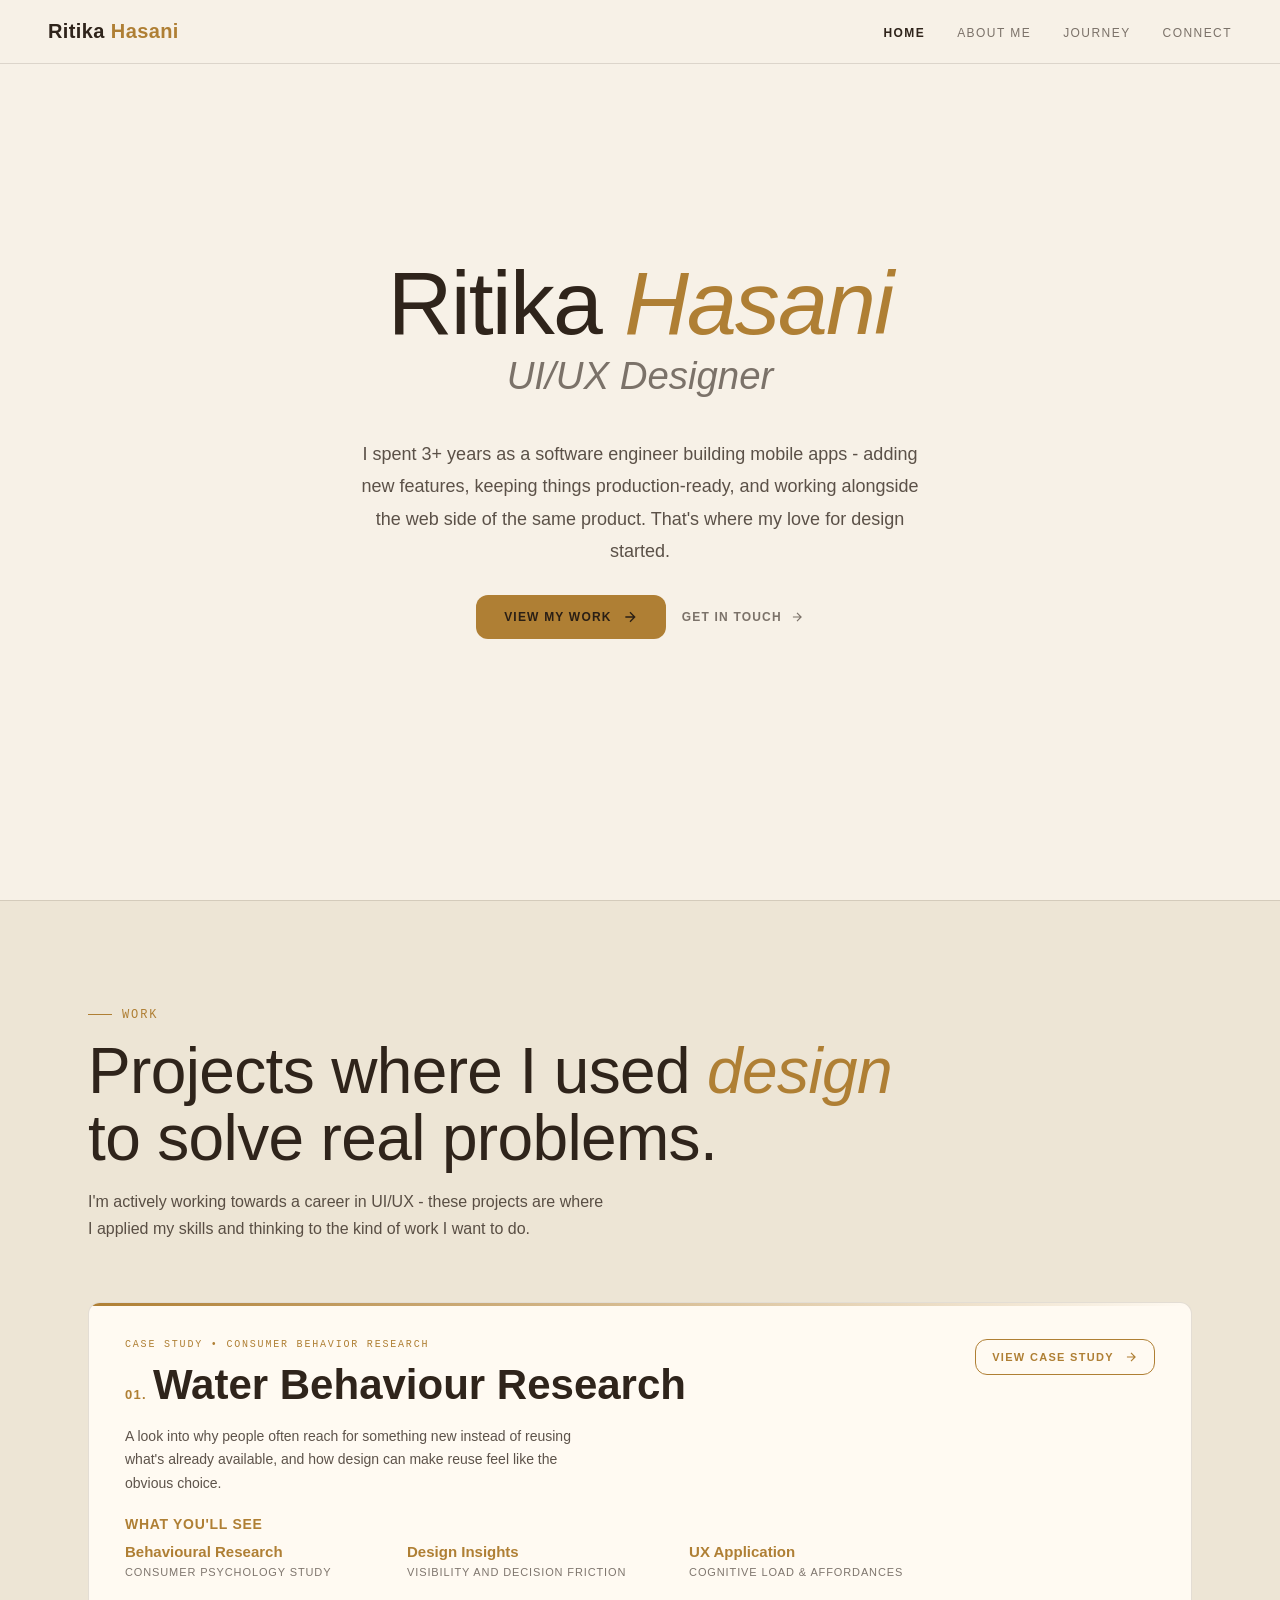
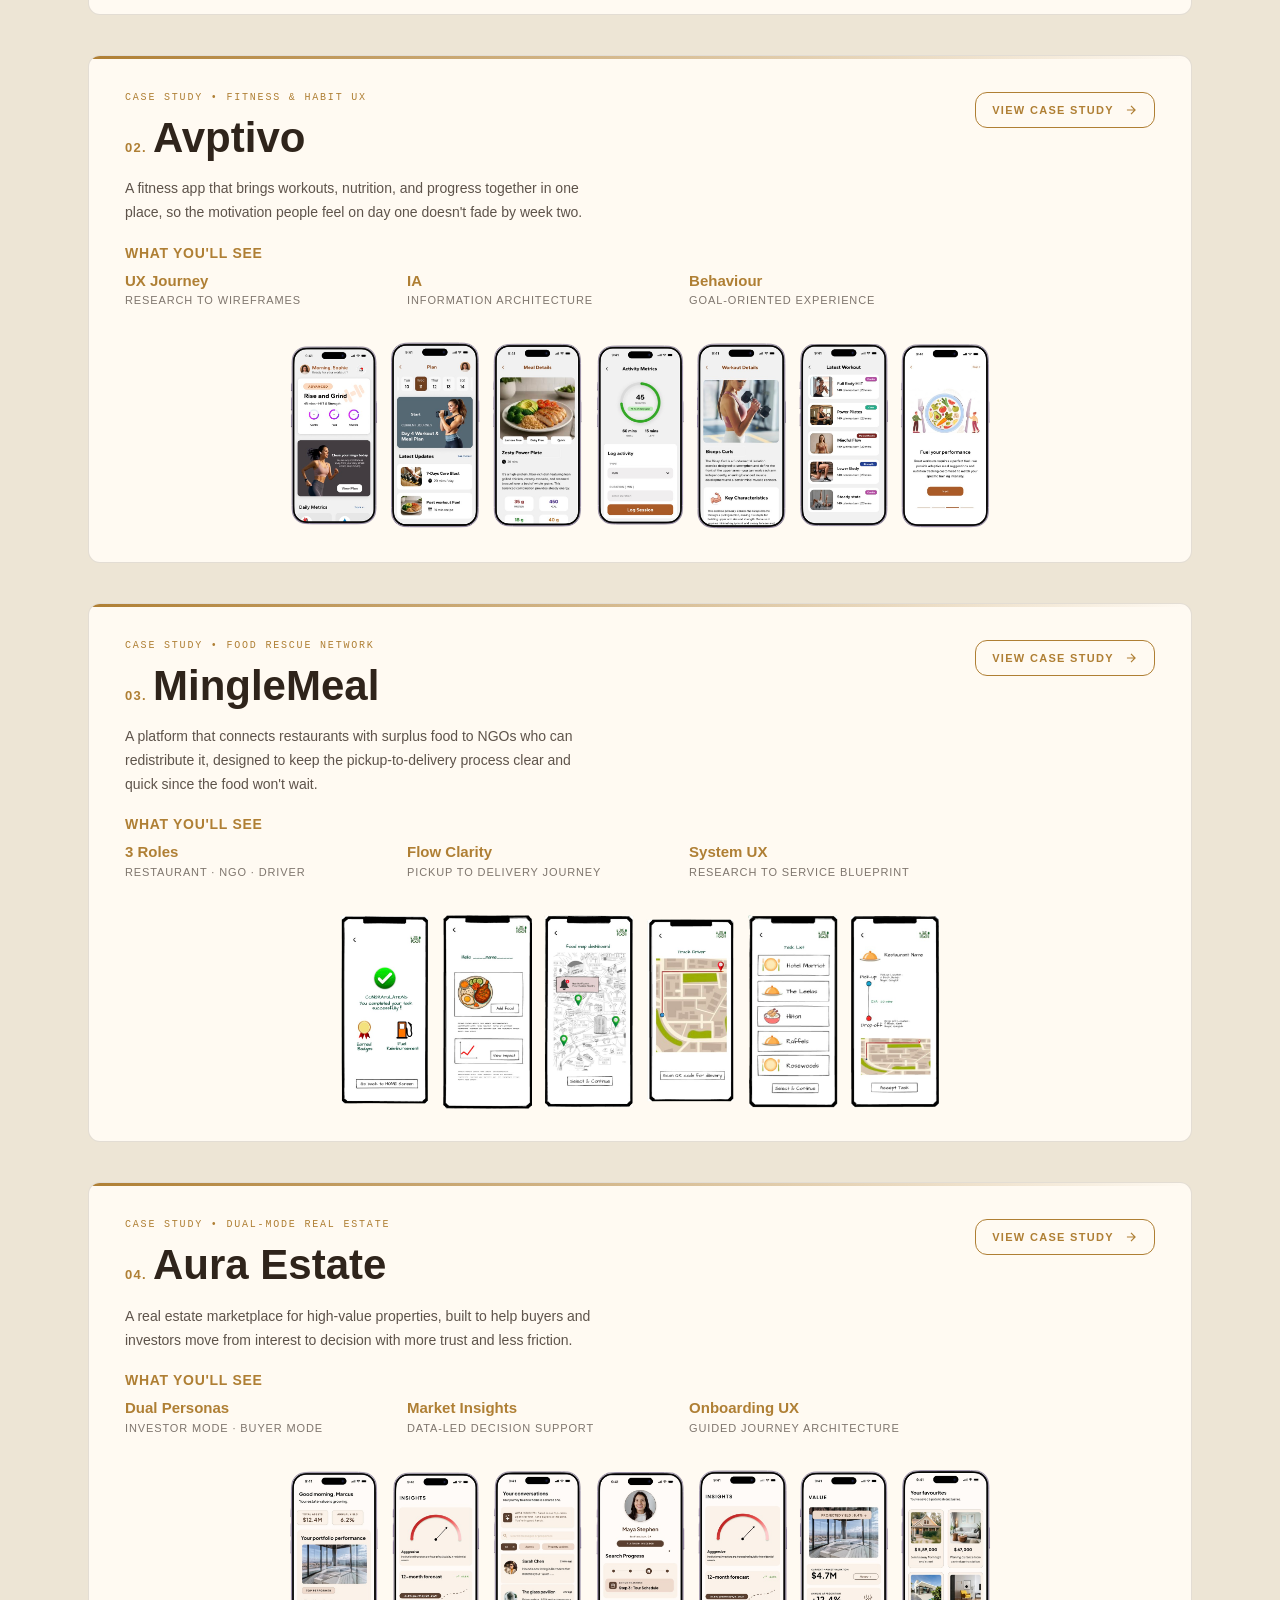
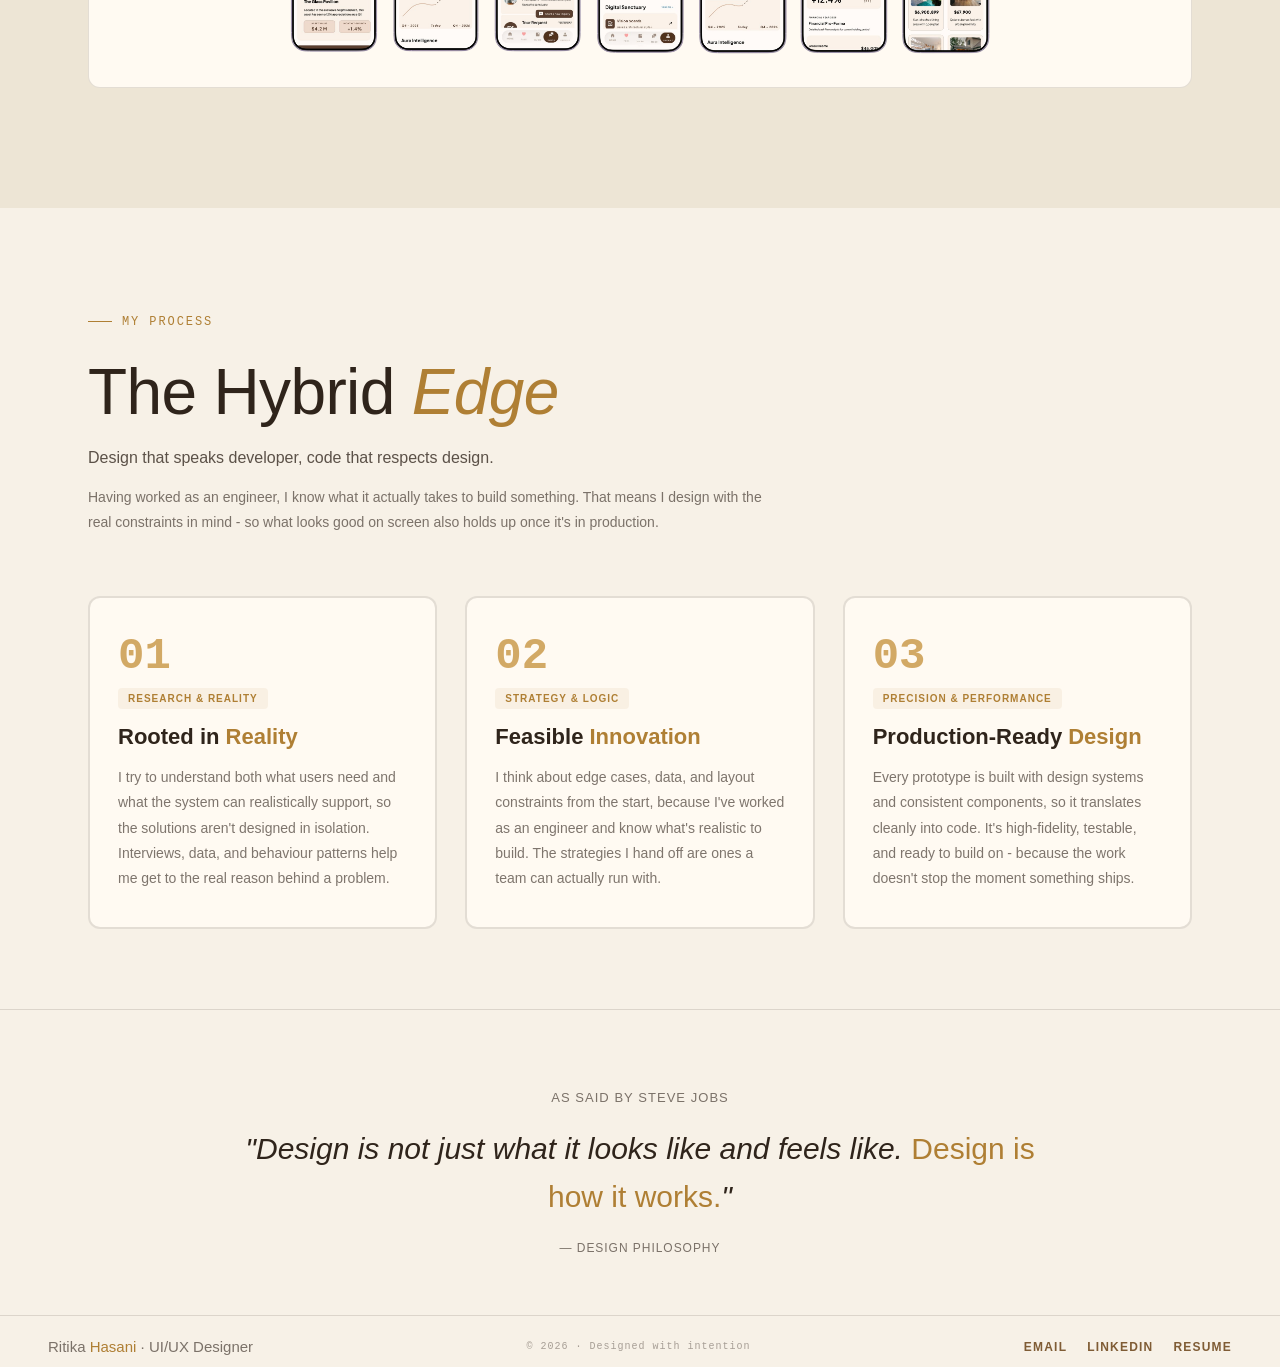
==== commit 348c2ba5: "changes" ====
--- a/index.html
+++ b/index.html
@@ -8,7 +8,6 @@
 </head>
 <body>
 
-<!-- Mobile drawer -->
 <div class="nav-drawer" id="navDrawer">
   <button class="nav-drawer-close" id="drawerClose" aria-label="Close menu">×</button>
   <a href="index.html">Home</a>
@@ -30,6 +29,7 @@
 </button>
 </nav>
 
+<!-- HERO -->
 <section id="hero">
 <div class="hero-glow"></div>
 <div class="hero-left">
@@ -60,7 +60,7 @@
 <p class="section-subtitle">I'm actively working towards a career in UI/UX - these projects are where I applied my skills and thinking to the kind of work I want to do.</p>
 </div>
 
-<!-- 01 Water Behaviour -->
+<!-- 01 Water Behaviour — no images -->
 <div class="featured-project reveal">
 <div class="featured-project-body">
 <div>
@@ -78,8 +78,22 @@
 </div>
 </div>
 
-<!-- 02 Avptivo -->
+<!-- 02 Avptivo — content first, then images below -->
 <div class="featured-project reveal reveal-delay-1">
+<div class="featured-project-body">
+<div>
+<div class="featured-label">Case Study • Fitness &amp; Habit UX</div>
+<h3 class="featured-title"><span class="featured-number">02.</span>Avptivo</h3>
+<p class="featured-desc">A fitness app that brings workouts, nutrition, and progress together in one place, so the motivation people feel on day one doesn't fade by week two.</p>
+<div class="featured-metrics-heading">What You'll See</div>
+<div class="featured-metrics">
+<div><div class="metric-val">UX Journey</div><div class="metric-label">Research to wireframes</div></div>
+<div><div class="metric-val">IA</div><div class="metric-label">Information architecture</div></div>
+<div><div class="metric-val">Behaviour</div><div class="metric-label">Goal-oriented experience</div></div>
+</div>
+</div>
+<a href="avptivo.html" class="btn-primary">View Case Study <svg width="14" height="14" fill="none" stroke="currentColor" stroke-width="2" viewBox="0 0 24 24"><path d="M5 12h14M12 5l7 7-7 7" /></svg></a>
+</div>
 <div class="featured-project-image">
 <div class="project-gallery project-gallery-avptivo">
 <div class="project-shot"><img src="avptivo_1.png" alt="Avptivo screen 1" /></div>
@@ -91,24 +105,24 @@
 <div class="project-shot"><img src="avptivo_7.png" alt="Avptivo screen 7" /></div>
 </div>
 </div>
-<div class="featured-project-body">
-<div>
-<div class="featured-label">Case Study • Fitness &amp; Habit UX</div>
-<h3 class="featured-title"><span class="featured-number">02.</span>Avptivo</h3>
-<p class="featured-desc">A fitness app that brings workouts, nutrition, and progress together in one place, so the motivation people feel on day one doesn't fade by week two.</p>
-<div class="featured-metrics-heading">What You'll See</div>
-<div class="featured-metrics">
-<div><div class="metric-val">UX Journey</div><div class="metric-label">Research to wireframes</div></div>
-<div><div class="metric-val">IA</div><div class="metric-label">Information architecture</div></div>
-<div><div class="metric-val">Behaviour</div><div class="metric-label">Goal-oriented experience</div></div>
-</div>
-</div>
-<a href="avptivo.html" class="btn-primary">View Case Study <svg width="14" height="14" fill="none" stroke="currentColor" stroke-width="2" viewBox="0 0 24 24"><path d="M5 12h14M12 5l7 7-7 7" /></svg></a>
-</div>
-</div>
-
-<!-- 03 MingleMeal -->
+</div>
+
+<!-- 03 MingleMeal — content first, then images below -->
 <div class="featured-project reveal reveal-delay-2">
+<div class="featured-project-body">
+<div>
+<div class="featured-label">Case Study • Food Rescue Network</div>
+<h3 class="featured-title"><span class="featured-number">03.</span>MingleMeal</h3>
+<p class="featured-desc">A platform that connects restaurants with surplus food to NGOs who can redistribute it, designed to keep the pickup-to-delivery process clear and quick since the food won't wait.</p>
+<div class="featured-metrics-heading">What You'll See</div>
+<div class="featured-metrics">
+<div><div class="metric-val">3 Roles</div><div class="metric-label">Restaurant · NGO · Driver</div></div>
+<div><div class="metric-val">Flow Clarity</div><div class="metric-label">Pickup to delivery journey</div></div>
+<div><div class="metric-val">System UX</div><div class="metric-label">Research to service blueprint</div></div>
+</div>
+</div>
+<a href="minglemeal.html" class="btn-primary">View Case Study <svg width="14" height="14" fill="none" stroke="currentColor" stroke-width="2" viewBox="0 0 24 24"><path d="M5 12h14M12 5l7 7-7 7" /></svg></a>
+</div>
 <div class="featured-project-image">
 <div class="project-gallery project-gallery-minglemeal">
 <div class="project-shot"><img src="minglemeal_1.png" alt="MingleMeal screen 1" /></div>
@@ -119,24 +133,24 @@
 <div class="project-shot"><img src="minglemeal_6.png" alt="MingleMeal screen 6" /></div>
 </div>
 </div>
-<div class="featured-project-body">
-<div>
-<div class="featured-label">Case Study • Food Rescue Network</div>
-<h3 class="featured-title"><span class="featured-number">03.</span>MingleMeal</h3>
-<p class="featured-desc">A platform that connects restaurants with surplus food to NGOs who can redistribute it, designed to keep the pickup-to-delivery process clear and quick since the food won't wait.</p>
-<div class="featured-metrics-heading">What You'll See</div>
-<div class="featured-metrics">
-<div><div class="metric-val">3 Roles</div><div class="metric-label">Restaurant · NGO · Driver</div></div>
-<div><div class="metric-val">Flow Clarity</div><div class="metric-label">Pickup to delivery journey</div></div>
-<div><div class="metric-val">System UX</div><div class="metric-label">Research to service blueprint</div></div>
-</div>
-</div>
-<a href="minglemeal.html" class="btn-primary">View Case Study <svg width="14" height="14" fill="none" stroke="currentColor" stroke-width="2" viewBox="0 0 24 24"><path d="M5 12h14M12 5l7 7-7 7" /></svg></a>
-</div>
-</div>
-
-<!-- 04 Aura Estate -->
+</div>
+
+<!-- 04 Aura Estate — content first, then images below -->
 <div class="featured-project reveal reveal-delay-3">
+<div class="featured-project-body">
+<div>
+<div class="featured-label">Case Study • Dual-Mode Real Estate</div>
+<h3 class="featured-title"><span class="featured-number">04.</span>Aura Estate</h3>
+<p class="featured-desc">A real estate marketplace for high-value properties, built to help buyers and investors move from interest to decision with more trust and less friction.</p>
+<div class="featured-metrics-heading">What You'll See</div>
+<div class="featured-metrics">
+<div><div class="metric-val">Dual Personas</div><div class="metric-label">Investor mode · Buyer mode</div></div>
+<div><div class="metric-val">Market Insights</div><div class="metric-label">Data-led decision support</div></div>
+<div><div class="metric-val">Onboarding UX</div><div class="metric-label">Guided journey architecture</div></div>
+</div>
+</div>
+<a href="auraestate.html" class="btn-primary">View Case Study <svg width="14" height="14" fill="none" stroke="currentColor" stroke-width="2" viewBox="0 0 24 24"><path d="M5 12h14M12 5l7 7-7 7" /></svg></a>
+</div>
 <div class="featured-project-image">
 <div class="project-gallery project-gallery-aura">
 <div class="project-shot"><img src="auraestate_1.png" alt="Aura Estate screen 1" /></div>
@@ -148,26 +162,12 @@
 <div class="project-shot"><img src="auraestate_7.png" alt="Aura Estate screen 7" /></div>
 </div>
 </div>
-<div class="featured-project-body">
-<div>
-<div class="featured-label">Case Study • Dual-Mode Real Estate</div>
-<h3 class="featured-title"><span class="featured-number">04.</span>Aura Estate</h3>
-<p class="featured-desc">A real estate marketplace for high-value properties, built to help buyers and investors move from interest to decision with more trust and less friction.</p>
-<div class="featured-metrics-heading">What You'll See</div>
-<div class="featured-metrics">
-<div><div class="metric-val">Dual Personas</div><div class="metric-label">Investor mode · Buyer mode</div></div>
-<div><div class="metric-val">Market Insights</div><div class="metric-label">Data-led decision support</div></div>
-<div><div class="metric-val">Onboarding UX</div><div class="metric-label">Guided journey architecture</div></div>
-</div>
-</div>
-<a href="auraestate.html" class="btn-primary">View Case Study <svg width="14" height="14" fill="none" stroke="currentColor" stroke-width="2" viewBox="0 0 24 24"><path d="M5 12h14M12 5l7 7-7 7" /></svg></a>
-</div>
-</div>
-
-</div>
-</section>
-
-<!-- Process -->
+</div>
+
+</div>
+</section>
+
+<!-- PROCESS -->
 <section class="section-pad">
 <div class="container">
 <div class="process-header reveal">
@@ -183,25 +183,25 @@
 <div class="pillar-number">01</div>
 <div class="pillar-badge">Research &amp; Reality</div>
 <h3 class="pillar-title">Rooted in <em>Reality</em></h3>
-<p class="pillar-body">I try to understand both what users need and what the system can realistically support, so the solutions aren't designed in isolation. Interviews, data, and behaviour patterns help me get to the real reason behind a problem, not just what's visible on the surface.</p>
+<p class="pillar-body">I try to understand both what users need and what the system can realistically support, so the solutions aren't designed in isolation. Interviews, data, and behaviour patterns help me get to the real reason behind a problem.</p>
 </div>
 <div class="process-pillar">
 <div class="pillar-number">02</div>
 <div class="pillar-badge">Strategy &amp; Logic</div>
 <h3 class="pillar-title">Feasible <em>Innovation</em></h3>
-<p class="pillar-body">I think about edge cases, data, and layout constraints from the start, because I've worked as an engineer and know what's realistic to build. That means the strategies I hand off are ones a team can actually run with, without redoing the plan halfway through.</p>
+<p class="pillar-body">I think about edge cases, data, and layout constraints from the start, because I've worked as an engineer and know what's realistic to build. The strategies I hand off are ones a team can actually run with.</p>
 </div>
 <div class="process-pillar">
 <div class="pillar-number">03</div>
 <div class="pillar-badge">Precision &amp; Performance</div>
 <h3 class="pillar-title">Production-Ready <em>Design</em></h3>
-<p class="pillar-body">Every prototype is built with design systems and consistent components, so it translates cleanly into code instead of staying a static mockup. It's high-fidelity, testable, and ready to build on - because the work doesn't stop the moment something ships.</p>
-</div>
-</div>
-</div>
-</section>
-
-<!-- Quote -->
+<p class="pillar-body">Every prototype is built with design systems and consistent components, so it translates cleanly into code. It's high-fidelity, testable, and ready to build on - because the work doesn't stop the moment something ships.</p>
+</div>
+</div>
+</div>
+</section>
+
+<!-- QUOTE -->
 <section class="quote-section">
 <div class="container">
 <div class="quote-source">As said by Steve Jobs</div>
@@ -221,35 +221,29 @@
 </footer>
 
 <script>
-/* ── Hamburger / drawer ── */
-const hamburger  = document.getElementById('hamburger');
-const drawer     = document.getElementById('navDrawer');
+const hamburger   = document.getElementById('hamburger');
+const drawer      = document.getElementById('navDrawer');
 const drawerClose = document.getElementById('drawerClose');
-
 function openDrawer()  { hamburger.classList.add('open'); drawer.classList.add('open'); document.body.style.overflow = 'hidden'; }
 function closeDrawer() { hamburger.classList.remove('open'); drawer.classList.remove('open'); document.body.style.overflow = ''; }
-
 hamburger.addEventListener('click', openDrawer);
-// Use mousedown as well as click so iOS tap always fires
-drawerClose.addEventListener('click',     closeDrawer);
-drawerClose.addEventListener('touchend',  function(e){ e.preventDefault(); closeDrawer(); });
+drawerClose.addEventListener('click',    closeDrawer);
+drawerClose.addEventListener('touchend', function(e){ e.preventDefault(); closeDrawer(); });
 drawer.querySelectorAll('a').forEach(a => a.addEventListener('click', closeDrawer));
 
-/* ── Logo visibility ── */
-const nav         = document.getElementById('nav');
-const navLogo     = document.querySelector('.nav-logo');
-const heroSection = document.getElementById('hero');
+const nav          = document.getElementById('nav');
+const navLogo      = document.querySelector('.nav-logo');
+const heroSection  = document.getElementById('hero');
 const quoteSection = document.querySelector('.quote-section');
-const footerEl    = document.querySelector('footer');
-
+const footerEl     = document.querySelector('footer');
 function updateLogo() {
   const sy = window.scrollY;
   nav.classList.toggle('scrolled', sy > 60);
   let hide = false;
-  if (heroSection) hide = sy < heroSection.offsetTop + heroSection.offsetHeight - 100;
+  if (heroSection)  hide = sy < heroSection.offsetTop + heroSection.offsetHeight - 100;
   if (quoteSection) {
-    const qTop = quoteSection.offsetTop, qBot = qTop + quoteSection.offsetHeight;
-    hide = hide || (sy + window.innerHeight > qTop + 80 && sy < qBot - 80);
+    const qt = quoteSection.offsetTop, qb = qt + quoteSection.offsetHeight;
+    hide = hide || (sy + window.innerHeight > qt + 80 && sy < qb - 80);
   }
   if (footerEl) hide = hide || sy + window.innerHeight > footerEl.offsetTop;
   navLogo.classList.toggle('hidden', hide);
@@ -257,11 +251,9 @@
 window.addEventListener('scroll', updateLogo);
 updateLogo();
 
-/* ── Active nav ── */
 const cur = window.location.pathname.split('/').pop() || 'index.html';
 document.querySelectorAll('.nav-links a, #navDrawer a').forEach(l => l.classList.toggle('active', l.getAttribute('href') === cur));
 
-/* ── Reveal ── */
 const io = new IntersectionObserver(entries => {
   entries.forEach(e => { if (e.isIntersecting) { e.target.classList.add('visible'); io.unobserve(e.target); } });
 }, { threshold: 0.1 });
--- a/portfolio.css
+++ b/portfolio.css
@@ -23,7 +23,6 @@
   --gold: #af7f34;
   --gold-light: #c89543;
   --gold-dim: rgba(175, 127, 52, 0.16);
-  --accent: #c37f6b;
   --ink-strong: #2a1f15;
   --ease: cubic-bezier(0.16, 1, 0.3, 1);
   --body-font: -apple-system, BlinkMacSystemFont, 'Segoe UI', Roboto, 'Helvetica Neue', Arial, sans-serif;
@@ -45,7 +44,7 @@
   color: var(--copy-muted);
 }
 
-/* ─── NOISE ─── */
+/* NOISE */
 body::before {
   content: "";
   position: fixed;
@@ -70,17 +69,15 @@
   justify-content: space-between;
   border-bottom: 1px solid var(--border);
   background: var(--bg);
-  transition: background 0.4s, border-color 0.4s, padding 0.4s;
+  transition: padding 0.4s;
 }
 nav.scrolled { padding: 14px 48px; }
 
 .nav-logo {
   font-family: var(--body-font);
-  font-size: 20px;
-  font-weight: 600;
+  font-size: 20px; font-weight: 600;
   letter-spacing: 0.02em;
-  color: var(--text);
-  text-decoration: none;
+  color: var(--text); text-decoration: none;
   transition: opacity 0.3s ease;
 }
 .nav-logo.hidden { opacity: 0; pointer-events: none; }
@@ -92,19 +89,14 @@
   list-style: none;
 }
 .nav-links a {
-  font-size: 12px;
-  font-weight: 500;
-  letter-spacing: 0.12em;
-  text-transform: uppercase;
-  color: var(--text-muted);
-  text-decoration: none;
-  transition: color 0.2s;
-  position: relative;
+  font-size: 12px; font-weight: 500;
+  letter-spacing: 0.12em; text-transform: uppercase;
+  color: var(--text-muted); text-decoration: none;
+  transition: color 0.2s; position: relative;
 }
 .nav-links a.active { font-weight: 700; color: var(--text); }
 .nav-links a::after {
-  content: "";
-  position: absolute;
+  content: ""; position: absolute;
   bottom: -4px; left: 0;
   width: 0; height: 1px;
   background: var(--gold);
@@ -113,74 +105,49 @@
 .nav-links a:hover { color: var(--text); }
 .nav-links a:hover::after { width: 100%; }
 
-/* ─── HAMBURGER ─── */
+/* HAMBURGER */
 .nav-hamburger {
   display: none;
   flex-direction: column;
-  gap: 5px;
-  cursor: pointer;
-  padding: 6px;
-  background: none;
-  border: none;
-  z-index: 110;
-  position: relative;
+  gap: 5px; cursor: pointer;
+  padding: 6px; background: none; border: none;
+  z-index: 110; position: relative;
 }
 .nav-hamburger span {
-  display: block;
-  width: 24px;
-  height: 2px;
-  background: var(--text);
-  border-radius: 2px;
+  display: block; width: 24px; height: 2px;
+  background: var(--text); border-radius: 2px;
   transition: all 0.3s var(--ease);
 }
 .nav-hamburger.open span:nth-child(1) { transform: translateY(7px) rotate(45deg); }
 .nav-hamburger.open span:nth-child(2) { opacity: 0; }
 .nav-hamburger.open span:nth-child(3) { transform: translateY(-7px) rotate(-45deg); }
 
-/* ─── MOBILE DRAWER ─── */
+/* MOBILE DRAWER */
 .nav-drawer {
   display: none;
-  position: fixed;
-  inset: 0;
+  position: fixed; inset: 0;
   background: var(--bg);
   z-index: 105;
   flex-direction: column;
-  align-items: center;
-  justify-content: center;
+  align-items: center; justify-content: center;
   gap: 32px;
-  opacity: 0;
-  pointer-events: none;
+  opacity: 0; pointer-events: none;
   transition: opacity 0.3s var(--ease);
 }
-.nav-drawer.open {
-  opacity: 1;
-  pointer-events: all;
-}
+.nav-drawer.open { opacity: 1; pointer-events: all; }
 .nav-drawer a {
-  font-size: 28px;
-  font-weight: 300;
-  letter-spacing: 0.06em;
-  color: var(--text);
-  text-decoration: none;
-  transition: color 0.2s;
+  font-size: 28px; font-weight: 300;
+  letter-spacing: 0.06em; color: var(--text);
+  text-decoration: none; transition: color 0.2s;
 }
 .nav-drawer a:hover,
 .nav-drawer a.active { color: var(--gold); }
-
-/* Close button sits in the top-right of the drawer */
 .nav-drawer-close {
-  position: absolute;
-  top: 20px;
-  right: 20px;
-  background: none;
-  border: none;
-  font-size: 32px;
-  line-height: 1;
-  cursor: pointer;
-  color: var(--text);
-  /* Make it easy to tap on mobile */
-  padding: 8px;
-  z-index: 120;
+  position: absolute; top: 20px; right: 20px;
+  background: none; border: none;
+  font-size: 32px; line-height: 1;
+  cursor: pointer; color: var(--text);
+  padding: 8px; z-index: 120;
 }
 
 /* ═══════════════════════════════════════════
@@ -188,72 +155,50 @@
 ═══════════════════════════════════════════ */
 #hero {
   min-height: 100vh;
-  display: flex;
-  align-items: center;
-  justify-content: center;
-  position: relative;
-  overflow: hidden;
+  display: flex; align-items: center; justify-content: center;
+  position: relative; overflow: hidden;
   background: var(--bg);
 }
 .hero-left {
-  display: flex;
-  flex-direction: column;
-  align-items: center;
-  text-align: center;
+  display: flex; flex-direction: column;
+  align-items: center; text-align: center;
   padding: 160px 48px 80px;
-  max-width: 980px;
-  width: 100%;
-  position: relative;
-  z-index: 2;
+  max-width: 980px; width: 100%;
+  position: relative; z-index: 2;
   transform: translateY(-40px);
 }
 .hero-name {
   font-family: var(--body-font);
   font-size: clamp(56px, 7vw, 110px);
-  font-weight: 300;
-  line-height: 0.95;
-  letter-spacing: -0.02em;
-  margin-bottom: 8px;
+  font-weight: 300; line-height: 0.95;
+  letter-spacing: -0.02em; margin-bottom: 8px;
   animation: fadeUp 0.9s var(--ease) 0.35s both;
 }
 .hero-name em { font-style: italic; color: var(--gold); }
 .hero-role {
   font-family: var(--body-font);
   font-size: clamp(22px, 3vw, 48px);
-  font-weight: 300;
-  font-style: italic;
-  color: var(--text-muted);
-  margin-bottom: 40px;
+  font-weight: 300; font-style: italic;
+  color: var(--text-muted); margin-bottom: 40px;
   animation: fadeUp 0.9s var(--ease) 0.45s both;
 }
 .hero-statement {
-  font-size: 18px;
-  line-height: 1.8;
-  color: var(--copy-muted);
-  max-width: 580px;
+  font-size: 18px; line-height: 1.8;
+  color: var(--copy-muted); max-width: 580px;
   margin-bottom: 28px;
   animation: fadeUp 0.9s var(--ease) 0.55s both;
 }
 .hero-actions {
-  display: flex;
-  gap: 16px;
-  align-items: center;
-  flex-wrap: wrap;
-  justify-content: center;
+  display: flex; gap: 16px;
+  align-items: center; flex-wrap: wrap; justify-content: center;
   animation: fadeUp 0.9s var(--ease) 0.65s both;
 }
 .btn-primary {
-  display: inline-flex;
-  align-items: center;
-  gap: 10px;
-  background: var(--gold);
-  color: var(--ink-strong);
-  font-size: 12px;
-  font-weight: 700;
-  letter-spacing: 0.1em;
-  text-transform: uppercase;
-  padding: 14px 28px;
-  text-decoration: none;
+  display: inline-flex; align-items: center; gap: 10px;
+  background: var(--gold); color: var(--ink-strong);
+  font-size: 12px; font-weight: 700;
+  letter-spacing: 0.1em; text-transform: uppercase;
+  padding: 14px 28px; text-decoration: none;
   border-radius: 12px;
   transition: transform 0.2s var(--ease), box-shadow 0.2s;
 }
@@ -262,15 +207,10 @@
   box-shadow: 0 12px 32px rgba(175, 127, 52, 0.24);
 }
 .btn-secondary {
-  display: inline-flex;
-  align-items: center;
-  gap: 8px;
-  font-size: 12px;
-  font-weight: 600;
-  letter-spacing: 0.1em;
-  text-transform: uppercase;
-  color: var(--text-muted);
-  text-decoration: none;
+  display: inline-flex; align-items: center; gap: 8px;
+  font-size: 12px; font-weight: 600;
+  letter-spacing: 0.1em; text-transform: uppercase;
+  color: var(--text-muted); text-decoration: none;
   transition: color 0.2s;
 }
 .btn-secondary:hover { color: var(--text); }
@@ -281,73 +221,50 @@
 ═══════════════════════════════════════════ */
 section { position: relative; z-index: 2; }
 .container {
-  max-width: 1200px;
-  margin: 0 auto;
-  padding: 0 48px;
+  max-width: 1200px; margin: 0 auto; padding: 0 48px;
 }
 .section-pad { padding: 80px 0; }
 
-/* Journey: tighten around timeline */
+/* Journey: tight around timeline */
 .section-pad:has(.education-timeline) { padding-bottom: 40px; }
 .section-pad:has(.education-timeline) + .section-pad {
-  padding-top: 20px;
-  padding-bottom: 40px;
-}
-
-/* Connect: push below fixed nav */
+  padding-top: 20px; padding-bottom: 40px;
+}
+
+/* Contact: push below nav */
 .section-pad:has(.contact-grid) {
-  padding-top: 140px;
-  padding-bottom: 20px;
-}
+  padding-top: 140px; padding-bottom: 20px;
+}
+
+/* Extra space so section-tag text isn't against the nav */
+.section-pad:has(.section-tag) { padding-top: 100px; }
+/* Don't let the above override contact */
+.section-pad:has(.contact-grid) { padding-top: 140px; }
 
 .section-header { margin-bottom: 60px; }
-
 .section-tag {
-  display: inline-flex;
-  align-items: center;
-  gap: 10px;
+  display: inline-flex; align-items: center; gap: 10px;
   font-family: 'Monaco', 'Courier New', monospace;
-  font-size: 12px;
-  letter-spacing: 0.16em;
-  text-transform: uppercase;
-  color: var(--gold);
-  margin-bottom: 16px;
+  font-size: 12px; letter-spacing: 0.16em; text-transform: uppercase;
+  color: var(--gold); margin-bottom: 16px;
 }
 .section-tag::before {
-  content: "";
-  width: 24px; height: 1px;
-  background: var(--gold);
-}
-
-/* ── Extra padding-top so "TIMELINE" text isn't cramped against the nav ── */
-.section-pad:has(.section-tag) {
-  padding-top: 100px;
-}
-/* But don't override the specific Contact override above */
-.section-pad:has(.contact-grid) {
-  padding-top: 140px;
-}
-
+  content: ""; width: 24px; height: 1px; background: var(--gold);
+}
 .section-title {
   font-family: var(--body-font);
   font-size: clamp(36px, 5vw, 66px);
-  font-weight: 300;
-  line-height: 1.05;
-  letter-spacing: -0.01em;
+  font-weight: 300; line-height: 1.05; letter-spacing: -0.01em;
 }
 .section-title em { font-style: italic; color: var(--gold); }
 .section-subtitle {
-  font-size: 16px;
-  color: var(--copy-muted);
-  line-height: 1.7;
-  max-width: 520px;
-  margin-top: 16px;
+  font-size: 16px; color: var(--copy-muted);
+  line-height: 1.7; max-width: 520px; margin-top: 16px;
 }
 
 /* Reveal */
 .reveal {
-  opacity: 0;
-  transform: translateY(32px);
+  opacity: 0; transform: translateY(32px);
   transition: opacity 0.8s var(--ease), transform 0.8s var(--ease);
 }
 .reveal.visible { opacity: 1; transform: none; }
@@ -388,95 +305,71 @@
   border-radius: 12px;
   overflow: hidden;
   position: relative;
-  width: 75%;
-  max-width: 300px;
+  width: 75%; max-width: 300px;
   transition: transform 280ms var(--ease), box-shadow 280ms var(--ease);
   transform-origin: center;
   box-shadow: 0 8px 24px rgba(98, 76, 52, 0.08);
 }
 .about-image-frame::after { display: none; }
 .about-image-photo {
-  width: 100%;
-  height: 100%;
-  object-fit: cover;
-  object-position: top center;
-  display: block;
-  border-radius: 12px;
+  width: 100%; height: 100%;
+  object-fit: cover; object-position: top center;
+  display: block; border-radius: 12px;
 }
 .about-image-frame:hover {
   transform: scale(1.2);
   box-shadow: 0 24px 60px rgba(98, 76, 52, 0.18);
 }
 .about-deco-box {
-  position: absolute;
-  bottom: -24px; right: -8px;
+  position: absolute; bottom: -24px; right: -8px;
   width: 100px; height: 100px;
-  border: 1px solid var(--gold);
-  border-radius: 2px;
-  z-index: -1;
-  opacity: 0.3;
+  border: 1px solid var(--gold); border-radius: 2px;
+  z-index: -1; opacity: 0.3;
 }
 .about-deco-dot {
-  position: absolute;
-  top: 40px; left: -32px;
+  position: absolute; top: 40px; left: -32px;
   width: 64px; height: 64px;
-  border: 1px solid var(--border);
-  border-radius: 50%;
+  border: 1px solid var(--border); border-radius: 50%;
 }
 .about-lead {
   font-family: var(--body-font);
-  font-size: 26px;
-  font-weight: 400;
-  line-height: 1.4;
-  color: var(--text);
-  margin: 0;
-  text-align: left;
+  font-size: 26px; font-weight: 400; line-height: 1.4;
+  color: var(--text); margin: 0; text-align: left;
 }
 .about-lead em { font-style: italic; color: var(--gold); }
 
+/* Breathing room between image row and first heading */
 .about-copy {
-  margin-top: 48px;
-  width: 100%;
-  text-align: left;
-}
-.about-body,
-.about-body-shift {
-  font-family: var(--body-font);
-  font-size: 14px;
-  line-height: 1.85;
+  margin-top: 48px; width: 100%; text-align: left;
+}
+.about-body {
+  font-family: var(--body-font);
+  font-size: 14px; line-height: 1.85;
   color: var(--copy-muted);
-  margin-bottom: 20px;
-  text-align: left;
+  margin-bottom: 20px; text-align: left;
 }
 .about-heading {
   font-family: var(--body-font);
-  font-size: 18px;
-  font-weight: 700;
-  text-transform: uppercase;
-  letter-spacing: 0.05em;
-  margin: 16px 0 12px;
-  color: var(--text);
+  font-size: 18px; font-weight: 700;
+  text-transform: uppercase; letter-spacing: 0.05em;
+  margin: 16px 0 12px; color: var(--text);
 }
 .about-body strong { color: var(--text); font-weight: 600; }
 
 .stack-content-in-about {
   display: grid;
   grid-template-columns: 1fr 1fr;
-  gap: 28px;
-  margin-top: 20px;
-  margin-bottom: 40px;
+  gap: 28px; margin-top: 20px; margin-bottom: 40px;
 }
 .stack-item {
   padding: 22px;
   border: 1px solid var(--border);
-  border-radius: 8px;
-  background: var(--surface);
-  transition: all 0.3s var(--ease);
-  cursor: pointer;
+  border-radius: 8px; background: var(--surface);
+  transition: all 0.3s var(--ease); cursor: pointer;
 }
 .stack-item:hover {
   border-color: var(--gold-light);
-  background: linear-gradient(135deg, var(--surface) 0%, rgba(200, 149, 67, 0.04) 100%);
+  background: linear-gradient(135deg, var(--surface) 0%, rgba(200,149,67,0.04) 100%);
   transform: translateY(-2px);
   box-shadow: 0 4px 12px rgba(175, 127, 52, 0.08);
 }
@@ -489,46 +382,40 @@
   margin-bottom: 12px; font-style: italic;
 }
 .stack-item-list {
-  list-style: none;
-  display: flex; flex-direction: column; gap: 7px;
-}
-.stack-item-list li {
-  font-size: 12px; line-height: 1.6; color: var(--copy-muted);
-}
-
-/* ─── RECOGNITION ─── */
+  list-style: none; display: flex; flex-direction: column; gap: 7px;
+}
+.stack-item-list li { font-size: 12px; line-height: 1.6; color: var(--copy-muted); }
+
+/* RECOGNITION */
 .about-recognition {
-  display: grid;
-  grid-template-columns: 1fr 1fr;
-  gap: 32px;
-  margin-top: 16px;
-  margin-bottom: 0;
+  display: grid; grid-template-columns: 1fr 1fr;
+  gap: 32px; margin-top: 16px; margin-bottom: 0;
 }
 .recognition-item {
   padding: 22px;
   border: 1px solid var(--border);
-  border-radius: 8px;
-  background: var(--surface);
+  border-radius: 8px; background: var(--surface);
   transition: all 0.3s var(--ease);
 }
 .recognition-item:hover {
   border-color: var(--gold-light);
-  background: linear-gradient(135deg, var(--surface) 0%, rgba(200, 149, 67, 0.04) 100%);
+  background: linear-gradient(135deg, var(--surface) 0%, rgba(200,149,67,0.04) 100%);
   transform: translateY(-2px);
   box-shadow: 0 4px 12px rgba(175, 127, 52, 0.08);
 }
 .recognition-title { font-size: 15px; font-weight: 700; margin-bottom: 4px; color: var(--text); }
 .recognition-sub { font-size: 12px; color: var(--copy-muted); letter-spacing: 0.06em; margin-bottom: 8px; }
-.recognition-year { font-family: 'Monaco', 'Courier New', monospace; font-size: 11px; color: var(--gold); }
-
-/* ═══════════════════════════════════════════
-   WORK
+.recognition-year { font-family: 'Monaco','Courier New',monospace; font-size: 11px; color: var(--gold); }
+
+/* ═══════════════════════════════════════════
+   WORK CARDS
 ═══════════════════════════════════════════ */
 #work {
   background: #ede5d5;
   border-top: 1px solid var(--border);
 }
 
+/* Each card: column layout — body text on top, images below */
 .featured-project {
   margin-bottom: 40px;
   border: 1px solid var(--border);
@@ -537,15 +424,15 @@
   background: var(--surface);
   transition: border-color 0.25s var(--ease), transform 0.25s var(--ease), box-shadow 0.25s var(--ease);
   position: relative;
+  /* column: body first, then image strip below */
   display: flex;
   flex-direction: column;
 }
 .featured-project::before {
   content: "";
-  position: absolute;
-  top: 0; left: 0; right: 0;
+  position: absolute; top: 0; left: 0; right: 0;
   height: 3px;
-  background: linear-gradient(90deg, var(--gold), rgba(175, 127, 52, 0));
+  background: linear-gradient(90deg, var(--gold), rgba(175,127,52,0));
   z-index: 10;
 }
 .featured-project:hover {
@@ -554,66 +441,10 @@
   box-shadow: 0 18px 36px rgba(98, 76, 52, 0.12);
 }
 .featured-project:hover .featured-title {
-  color: var(--gold);
-  font-weight: 700;
-}
-
-/* Image gallery area — extra bottom padding for breathing room */
-.featured-project-image {
-  background: transparent;
-  position: relative;
-  overflow: hidden;
-  display: flex;
-  align-items: center;
-  justify-content: center;
-  /* top padding + generous bottom padding */
-  padding: 14px 18px 28px;
-  box-sizing: border-box;
-}
-
-/* Horizontal scroll gallery inside project cards */
-.project-gallery {
-  position: relative;
-  z-index: 1;
-  width: 100%;
-  display: flex;
-  gap: 10px;
-  align-items: center;
-  justify-content: flex-start;
-  /* horizontal scroll on mobile */
-  overflow-x: auto;
-  -webkit-overflow-scrolling: touch;
-  scrollbar-width: thin;
-  scrollbar-color: var(--border) transparent;
-  padding-bottom: 4px;
-}
-.project-gallery-avptivo,
-.project-gallery-aura,
-.project-gallery-minglemeal {
-  flex-wrap: nowrap;
-}
-
-.project-shot {
-  border: 0;
-  background: transparent;
-  overflow: visible;
-  display: flex;
-  align-items: center;
-  justify-content: center;
-  flex: 0 0 auto;
-  width: 90px;
-  transition: transform 0.22s var(--ease);
-}
-.project-shot img {
-  width: 100%;
-  height: auto;
-  object-fit: contain;
-  display: block;
-}
-.featured-project:hover .project-shot {
-  transform: translateY(-2px);
-}
-
+  color: var(--gold); font-weight: 700;
+}
+
+/* Content row (text + button) */
 .featured-project-body {
   padding: 36px;
   display: flex;
@@ -621,70 +452,94 @@
   gap: 20px;
 }
 .featured-project-body > div:first-child {
-  min-width: 0;
-  flex: 1 1 auto;
-}
-
-/* "View Case Study" button — outline style matching case study pages */
+  min-width: 0; flex: 1 1 auto;
+}
+
+/* Image strip — BELOW the content, full-width, centered */
+.featured-project-image {
+  /* sits below body text */
+  padding: 0 20px 28px;
+  background: transparent;
+}
+
+/* Scrollable gallery inside the image strip */
+.project-gallery {
+  display: flex;
+  gap: 12px;
+  align-items: center;
+  justify-content: center;
+  /* horizontal scroll when images overflow */
+  overflow-x: auto;
+  -webkit-overflow-scrolling: touch;
+  scrollbar-width: thin;
+  scrollbar-color: var(--border) transparent;
+  /* Don't wrap — keep images in a single row */
+  flex-wrap: nowrap;
+  padding-bottom: 4px;
+}
+
+.project-shot {
+  flex: 0 0 auto;
+  width: 90px;
+  display: flex; align-items: center; justify-content: center;
+  transition: transform 0.22s var(--ease);
+}
+.project-shot img {
+  width: 100%; height: auto;
+  object-fit: contain; display: block;
+}
+.featured-project:hover .project-shot {
+  transform: translateY(-2px);
+}
+
+/* "View Case Study" button — outline style */
 .featured-project-body .btn-primary {
   align-self: flex-start;
   white-space: nowrap;
   padding: 10px 16px;
-  font-size: 11px;
-  font-weight: 600;
+  font-size: 11px; font-weight: 600;
   letter-spacing: 0.12em;
-  margin-left: auto;
-  border-radius: 12px;
-  background: transparent;
-  color: var(--gold);
+  margin-left: auto; border-radius: 12px;
+  background: transparent; color: var(--gold);
   border: 1px solid var(--gold);
   transition: background 0.2s, color 0.2s, transform 0.2s, box-shadow 0.2s;
 }
 .featured-project-body .btn-primary:hover {
-  background: var(--gold);
-  color: var(--bg);
+  background: var(--gold); color: var(--bg);
   transform: translateY(-2px);
   box-shadow: 0 8px 20px rgba(175, 127, 52, 0.22);
 }
 
 .featured-label {
-  font-family: 'Monaco', 'Courier New', monospace;
+  font-family: 'Monaco','Courier New',monospace;
   font-size: 10px; letter-spacing: 0.18em;
-  text-transform: uppercase; color: var(--gold);
-  margin-bottom: 10px;
+  text-transform: uppercase; color: var(--gold); margin-bottom: 10px;
 }
 .featured-number {
   font-size: 13px; font-weight: 700;
-  letter-spacing: 0.1em; color: var(--gold);
-  margin-right: 6px;
+  letter-spacing: 0.1em; color: var(--gold); margin-right: 6px;
 }
 .featured-title {
   font-family: var(--body-font);
   font-size: clamp(28px, 3.5vw, 42px);
-  font-weight: 600;
-  margin-bottom: 14px;
-  line-height: 1.2;
+  font-weight: 600; margin-bottom: 14px; line-height: 1.2;
 }
 .featured-desc {
   font-size: 14px; line-height: 1.7;
-  color: var(--copy-muted);
-  max-width: 480px; margin-bottom: 20px;
+  color: var(--copy-muted); max-width: 480px; margin-bottom: 20px;
 }
 .featured-metrics {
-  display: grid;
-  grid-template-columns: repeat(3, 1fr);
-  gap: 16px;
-  margin-top: 10px;
+  display: grid; grid-template-columns: repeat(3,1fr);
+  gap: 16px; margin-top: 10px;
 }
 .featured-metrics-heading {
-  font-size: 14px; font-weight: 700;
-  color: var(--gold); margin-bottom: 10px;
-  letter-spacing: 0.05em; text-transform: uppercase;
+  font-size: 14px; font-weight: 700; color: var(--gold);
+  margin-bottom: 10px; letter-spacing: 0.05em; text-transform: uppercase;
 }
 .featured-metrics > div { min-width: 0; padding: 0; }
 .metric-val {
-  font-size: 15px; font-weight: 700;
-  color: var(--gold); line-height: 1.3; margin-bottom: 4px;
+  font-size: 15px; font-weight: 700; color: var(--gold);
+  line-height: 1.3; margin-bottom: 4px;
 }
 .metric-label {
   font-size: 11px; font-weight: 500;
@@ -702,59 +557,50 @@
 .process-header-left { max-width: 700px; }
 .process-main-title {
   font-family: var(--body-font);
-  font-size: clamp(36px, 5vw, 66px);
-  font-weight: 300; line-height: 1.05;
-  letter-spacing: -0.01em;
+  font-size: clamp(36px,5vw,66px);
+  font-weight: 300; line-height: 1.05; letter-spacing: -0.01em;
   margin-top: 14px; margin-bottom: 18px; color: var(--text);
 }
 .process-main-title em { font-style: italic; color: var(--gold); }
 .process-subheadline {
-  font-size: 16px; color: var(--copy-muted);
-  line-height: 1.7; max-width: 520px; margin-bottom: 14px;
+  font-size: 16px; color: var(--copy-muted); line-height: 1.7;
+  max-width: 520px; margin-bottom: 14px;
 }
 .process-description { font-size: 14px; line-height: 1.8; color: var(--text-muted); }
 .process-pillars {
-  display: grid;
-  grid-template-columns: repeat(3, 1fr);
-  gap: 28px;
+  display: grid; grid-template-columns: repeat(3,1fr); gap: 28px;
 }
 .process-pillar {
   padding: 36px 28px;
-  border: 2px solid var(--border);
-  border-radius: 12px;
+  border: 2px solid var(--border); border-radius: 12px;
   background: var(--surface);
-  transition: all 0.4s cubic-bezier(0.34, 1.56, 0.64, 1);
+  transition: all 0.4s cubic-bezier(0.34,1.56,0.64,1);
   position: relative; overflow: hidden;
 }
 .process-pillar::before {
   content: '';
-  position: absolute;
-  top: 0; left: 0; right: 0; height: 3px;
-  background: linear-gradient(90deg, var(--gold), rgba(175, 127, 52, 0));
-  z-index: 10;
-  transform: scaleX(0); transform-origin: left;
-  transition: transform 0.5s cubic-bezier(0.34, 1.56, 0.64, 1);
+  position: absolute; top: 0; left: 0; right: 0; height: 3px;
+  background: linear-gradient(90deg, var(--gold), rgba(175,127,52,0));
+  z-index: 10; transform: scaleX(0); transform-origin: left;
+  transition: transform 0.5s cubic-bezier(0.34,1.56,0.64,1);
 }
 .process-pillar:hover {
-  border-color: rgba(175, 127, 52, 0.45);
-  background: linear-gradient(135deg, var(--surface) 0%, rgba(200, 149, 67, 0.05) 100%);
+  border-color: rgba(175,127,52,0.45);
+  background: linear-gradient(135deg, var(--surface) 0%, rgba(200,149,67,0.05) 100%);
   transform: translateY(-6px);
-  box-shadow: 0 18px 36px rgba(98, 76, 52, 0.12);
+  box-shadow: 0 18px 36px rgba(98,76,52,0.12);
 }
 .process-pillar:hover::before { transform: scaleX(1); }
 .pillar-number {
-  font-family: 'Monaco', 'Courier New', monospace;
-  font-size: 44px; font-weight: 700;
-  color: var(--gold-light); line-height: 1;
-  margin-bottom: 10px; opacity: 0.8;
+  font-family: 'Monaco','Courier New',monospace;
+  font-size: 44px; font-weight: 700; color: var(--gold-light);
+  line-height: 1; margin-bottom: 10px; opacity: 0.8;
 }
 .pillar-badge {
-  display: inline-block;
-  font-size: 10px; font-weight: 700;
-  letter-spacing: 0.1em; text-transform: uppercase;
-  color: var(--gold);
-  background: rgba(175, 127, 52, 0.08);
-  padding: 5px 10px; border-radius: 4px; margin-bottom: 14px;
+  display: inline-block; font-size: 10px; font-weight: 700;
+  letter-spacing: 0.1em; text-transform: uppercase; color: var(--gold);
+  background: rgba(175,127,52,0.08); padding: 5px 10px;
+  border-radius: 4px; margin-bottom: 14px;
 }
 .pillar-title { font-size: 22px; font-weight: 700; margin-bottom: 14px; color: var(--text); line-height: 1.3; }
 .pillar-title em { color: var(--gold); font-style: normal; font-weight: 700; }
@@ -764,9 +610,7 @@
    EXPERIENCE / JOURNEY
 ═══════════════════════════════════════════ */
 .exp-layout {
-  display: grid;
-  grid-template-columns: 1fr 2fr;
-  gap: 64px;
+  display: grid; grid-template-columns: 1fr 2fr; gap: 64px;
 }
 .exp-sidebar { position: sticky; top: 100px; height: fit-content; }
 .exp-sidebar-title { font-size: 18px; font-style: italic; color: var(--text-muted); margin-bottom: 36px; line-height: 1.5; }
@@ -775,124 +619,87 @@
 .exp-stat-num { font-size: 36px; font-weight: 600; color: var(--gold); line-height: 1; }
 .exp-stat-label { font-size: 11px; font-weight: 500; letter-spacing: 0.08em; text-transform: uppercase; color: var(--text-muted); margin-top: 4px; }
 .exp-entry {
-  padding: 30px 32px;
-  border: 1px solid var(--border);
-  border-radius: 6px;
-  margin-bottom: 10px;
-  position: relative;
-  background: var(--surface);
+  padding: 30px 32px; border: 1px solid var(--border); border-radius: 6px;
+  margin-bottom: 10px; position: relative; background: var(--surface);
   transition: border-color 0.22s, box-shadow 0.22s, transform 0.22s, background 0.22s;
 }
 .exp-entry:hover {
-  border-color: var(--border-bright);
-  background: #fffdf9;
-  box-shadow: 0 14px 28px rgba(98, 76, 52, 0.16);
-  transform: translateY(-2px);
+  border-color: var(--border-bright); background: #fffdf9;
+  box-shadow: 0 14px 28px rgba(98,76,52,0.16); transform: translateY(-2px);
 }
 .exp-entry::before {
-  content: "";
-  position: absolute;
-  left: 0; top: 0; bottom: 0;
-  width: 3px; background: transparent;
-  border-radius: 6px 0 0 6px;
+  content: ""; position: absolute; left: 0; top: 0; bottom: 0;
+  width: 3px; background: transparent; border-radius: 6px 0 0 6px;
   transition: background 0.22s;
 }
-.exp-entry:hover::before {
-  background: linear-gradient(to bottom, var(--gold), rgba(175, 127, 52, 0.25));
-}
+.exp-entry:hover::before { background: linear-gradient(to bottom, var(--gold), rgba(175,127,52,0.25)); }
 .exp-entry-header {
-  display: flex; justify-content: space-between;
-  align-items: flex-start; margin-bottom: 14px;
-  gap: 16px; flex-wrap: wrap;
+  display: flex; justify-content: space-between; align-items: flex-start;
+  margin-bottom: 14px; gap: 16px; flex-wrap: wrap;
 }
 .exp-role { font-size: 22px; font-weight: 600; margin-bottom: 4px; }
 .exp-company { font-size: 12px; letter-spacing: 0.08em; text-transform: uppercase; color: var(--text-muted); }
 .exp-dates {
-  font-family: 'Monaco', 'Courier New', monospace;
-  font-size: 11px; color: var(--gold);
-  white-space: nowrap;
-  border: 1px solid rgba(175, 127, 52, 0.22);
-  padding: 5px 10px; border-radius: 8px;
+  font-family: 'Monaco','Courier New',monospace; font-size: 11px; color: var(--gold);
+  white-space: nowrap; border: 1px solid rgba(175,127,52,0.22); padding: 5px 10px; border-radius: 8px;
 }
 .exp-highlights { list-style: none; display: flex; flex-direction: column; gap: 9px; }
 .exp-highlights li {
-  display: grid;
-  grid-template-columns: 180px 1fr;
-  align-items: start;
-  column-gap: 12px;
-  font-size: 13px; line-height: 1.55;
-  color: var(--copy-muted);
+  display: grid; grid-template-columns: 180px 1fr; align-items: start;
+  column-gap: 12px; font-size: 13px; line-height: 1.55; color: var(--copy-muted);
 }
 .exp-highlights li strong {
-  display: block; position: relative;
-  padding-left: 14px; color: var(--text); font-weight: 600;
+  display: block; position: relative; padding-left: 14px; color: var(--text); font-weight: 600;
 }
 .exp-highlights li strong::before {
-  content: "";
-  position: absolute; left: 0; top: 0.52em;
-  width: 5px; height: 5px;
-  border-radius: 50%; background: var(--gold);
+  content: ""; position: absolute; left: 0; top: 0.52em;
+  width: 5px; height: 5px; border-radius: 50%; background: var(--gold);
 }
 .exp-highlights li span { color: var(--copy-muted); }
 .exp-design-label {
-  display: inline-block;
-  font-family: 'Monaco', 'Courier New', monospace;
-  font-size: 9px; letter-spacing: 0.15em; text-transform: uppercase;
-  color: var(--gold); border: 1px solid rgba(175, 127, 52, 0.3);
-  padding: 2px 8px; border-radius: 8px; margin-bottom: 10px;
-}
-
-/* ─── TIMELINE ─── */
+  display: inline-block; font-family: 'Monaco','Courier New',monospace;
+  font-size: 9px; letter-spacing: 0.15em; text-transform: uppercase; color: var(--gold);
+  border: 1px solid rgba(175,127,52,0.3); padding: 2px 8px; border-radius: 8px; margin-bottom: 10px;
+}
+
+/* TIMELINE */
 .education-timeline {
-  display: flex;
-  flex-wrap: wrap;
-  gap: 50px;
-  margin-top: 48px;
-  margin-bottom: 24px;
-  align-items: center;
-  justify-content: center;
+  display: flex; flex-wrap: wrap; gap: 50px;
+  margin-top: 48px; margin-bottom: 24px;
+  align-items: center; justify-content: center;
 }
 .timeline-block {
-  width: 150px; height: 150px;
-  padding: 18px;
-  border: 2px solid var(--border);
-  border-radius: 8px;
-  background: var(--surface);
-  transition: all 0.3s var(--ease);
-  position: relative; text-align: center;
-  display: flex; flex-direction: column;
+  width: 150px; height: 150px; padding: 18px;
+  border: 2px solid var(--border); border-radius: 8px; background: var(--surface);
+  transition: all 0.3s var(--ease); position: relative;
+  text-align: center; display: flex; flex-direction: column;
   justify-content: center; align-items: center;
 }
 .timeline-block:hover {
   border-color: var(--gold-light);
-  background: linear-gradient(135deg, var(--surface) 0%, rgba(200, 149, 67, 0.04) 100%);
-  transform: translateY(-4px);
-  box-shadow: 0 8px 24px rgba(175, 127, 52, 0.12);
+  background: linear-gradient(135deg, var(--surface) 0%, rgba(200,149,67,0.04) 100%);
+  transform: translateY(-4px); box-shadow: 0 8px 24px rgba(175,127,52,0.12);
 }
 .timeline-block::after {
-  content: '→';
-  position: absolute; right: -55px; top: 50%;
-  transform: translateY(-50%);
-  font-size: 22px; color: var(--gold); font-weight: bold;
-  width: 50px; text-align: center;
+  content: '→'; position: absolute; right: -55px; top: 50%;
+  transform: translateY(-50%); font-size: 22px; color: var(--gold);
+  font-weight: bold; width: 50px; text-align: center;
 }
 .timeline-block:last-child::after { display: none; }
 .timeline-year { font-size: 10px; font-weight: 700; letter-spacing: 0.05em; color: var(--gold); text-transform: uppercase; margin-bottom: 5px; }
 .timeline-title { font-size: 11px; font-weight: 700; color: var(--text); margin-bottom: 5px; line-height: 1.3; }
 .timeline-sub { font-size: 10px; color: var(--copy-muted); line-height: 1.4; }
 
-/* ─── QUOTE ─── */
+/* QUOTE */
 .quote-section {
-  padding: 80px 48px 40px;
-  text-align: center;
-  border-top: 1px solid var(--border);
-  background: var(--bg);
+  padding: 80px 48px 40px; text-align: center;
+  border-top: 1px solid var(--border); background: var(--bg);
   position: relative; overflow: hidden;
 }
 .quote-section::before,
 .quote-section::after { display: none !important; }
 .quote-source { font-size: 13px; letter-spacing: 0.08em; text-transform: uppercase; color: var(--text-muted); margin-bottom: 20px; }
-.quote-text { font-size: clamp(18px, 2.5vw, 30px); font-weight: 300; font-style: italic; line-height: 1.6; max-width: 820px; margin: 0 auto 20px; }
+.quote-text { font-size: clamp(18px,2.5vw,30px); font-weight: 300; font-style: italic; line-height: 1.6; max-width: 820px; margin: 0 auto 20px; }
 .quote-text em { color: var(--gold); font-style: normal; }
 .quote-attr { font-size: 12px; letter-spacing: 0.08em; text-transform: uppercase; color: var(--text-muted); }
 
@@ -900,44 +707,32 @@
    CONTACT
 ═══════════════════════════════════════════ */
 .contact-grid {
-  display: grid;
-  grid-template-columns: 1fr 1fr;
-  gap: 64px;
-  align-items: start;
-}
-.contact-heading { font-size: clamp(30px, 5vw, 60px); font-weight: 300; line-height: 1.1; margin-bottom: 20px; }
+  display: grid; grid-template-columns: 1fr 1fr; gap: 64px; align-items: start;
+}
+.contact-heading { font-size: clamp(30px,5vw,60px); font-weight: 300; line-height: 1.1; margin-bottom: 20px; }
 .contact-heading em { font-style: italic; color: var(--gold); }
 .contact-status-badge {
   display: inline-flex; align-items: center; gap: 8px;
-  font-size: 12px; font-weight: 600;
-  letter-spacing: 0.08em; text-transform: uppercase;
-  color: #10b981; margin-bottom: 20px;
+  font-size: 12px; font-weight: 600; letter-spacing: 0.08em;
+  text-transform: uppercase; color: #10b981; margin-bottom: 20px;
 }
 .status-dot {
-  width: 8px; height: 8px;
-  background: #10b981; border-radius: 50%;
-  display: inline-block;
-  animation: statusPulse 2s ease-in-out infinite; flex-shrink: 0;
+  width: 8px; height: 8px; background: #10b981; border-radius: 50%;
+  display: inline-block; animation: statusPulse 2s ease-in-out infinite; flex-shrink: 0;
 }
 @keyframes statusPulse {
-  0%, 100% { box-shadow: 0 0 0 0 rgba(16, 185, 129, 0.5); }
-  50%       { box-shadow: 0 0 0 6px rgba(16, 185, 129, 0); }
+  0%,100% { box-shadow: 0 0 0 0 rgba(16,185,129,0.5); }
+  50%      { box-shadow: 0 0 0 6px rgba(16,185,129,0); }
 }
 .contact-body { font-size: 14px; line-height: 1.7; color: var(--copy-muted); max-width: 380px; margin-bottom: 32px; }
 .contact-links { display: flex; flex-direction: column; gap: 14px; margin-bottom: 0; }
 .contact-link {
-  display: flex; align-items: center; gap: 14px;
-  font-size: 14px; color: var(--text); text-decoration: none;
-  padding: 18px 22px;
-  border: 1px solid var(--border);
-  border-radius: 12px;
+  display: flex; align-items: center; gap: 14px; font-size: 14px;
+  color: var(--text); text-decoration: none; padding: 18px 22px;
+  border: 1px solid var(--border); border-radius: 12px;
   transition: border-color 0.2s, background 0.2s, transform 0.2s;
 }
-.contact-link:hover {
-  border-color: var(--gold);
-  background: var(--gold-dim);
-  transform: translateX(6px);
-}
+.contact-link:hover { border-color: var(--gold); background: var(--gold-dim); transform: translateX(6px); }
 .contact-link-icon {
   width: 38px; height: 38px; border-radius: 8px;
   display: flex; align-items: center; justify-content: center;
@@ -947,47 +742,25 @@
 .contact-link-text { flex: 1; }
 .contact-link-label { font-size: 10px; letter-spacing: 0.12em; text-transform: uppercase; color: var(--text-muted); margin-bottom: 2px; }
 .contact-link-value { font-size: 13px; font-weight: 600; }
-
-/* Connect page right column — same hover as work cards */
-.contact-right {
-  display: flex;
-  flex-direction: column;
-  gap: 12px;
-}
+.contact-right { display: flex; flex-direction: column; gap: 12px; }
 .contact-offer {
-  padding: 28px;
-  border: 1px solid var(--border);
-  border-radius: 12px;
-  background: var(--surface);
-  /* Same transition as featured-project cards */
-  transition: border-color 0.25s var(--ease), transform 0.25s var(--ease), box-shadow 0.25s var(--ease), background 0.25s var(--ease);
-  position: relative;
-  overflow: hidden;
-}
-/* Same gold-top-line accent as work cards on hover */
+  padding: 28px; border: 1px solid var(--border); border-radius: 12px;
+  background: var(--surface); position: relative; overflow: hidden;
+  transition: border-color 0.25s var(--ease), transform 0.25s var(--ease), box-shadow 0.25s var(--ease);
+}
 .contact-offer::before {
-  content: "";
-  position: absolute;
-  top: 0; left: 0; right: 0;
-  height: 3px;
-  background: linear-gradient(90deg, var(--gold), rgba(175, 127, 52, 0));
-  transform: scaleX(0);
-  transform-origin: left;
-  transition: transform 0.3s var(--ease);
+  content: ""; position: absolute; top: 0; left: 0; right: 0; height: 3px;
+  background: linear-gradient(90deg, var(--gold), rgba(175,127,52,0));
+  transform: scaleX(0); transform-origin: left; transition: transform 0.3s var(--ease);
 }
 .contact-offer:hover {
-  border-color: rgba(175, 127, 52, 0.45);
-  background: var(--surface);
-  transform: translateY(-6px);
-  box-shadow: 0 18px 36px rgba(98, 76, 52, 0.12);
-}
-.contact-offer:hover::before {
-  transform: scaleX(1);
-}
+  border-color: rgba(175,127,52,0.45);
+  transform: translateY(-6px); box-shadow: 0 18px 36px rgba(98,76,52,0.12);
+}
+.contact-offer:hover::before { transform: scaleX(1); }
 .contact-offer-label {
-  font-family: 'Monaco', 'Courier New', monospace;
-  font-size: 10px; letter-spacing: 0.15em;
-  text-transform: uppercase; color: var(--gold); margin-bottom: 10px;
+  font-family: 'Monaco','Courier New',monospace; font-size: 10px;
+  letter-spacing: 0.15em; text-transform: uppercase; color: var(--gold); margin-bottom: 10px;
 }
 .contact-offer-title { font-size: 20px; font-weight: 600; margin-bottom: 8px; }
 .contact-offer-body { font-size: 13px; line-height: 1.6; color: var(--copy-muted); }
@@ -996,17 +769,14 @@
    FOOTER
 ═══════════════════════════════════════════ */
 footer {
-  background: var(--bg);
-  border-top: 1px solid var(--border);
+  background: var(--bg); border-top: 1px solid var(--border);
   padding: 22px 48px 12px;
-  display: flex; align-items: center;
-  justify-content: space-between;
-  flex-wrap: wrap; gap: 14px;
-  margin-top: 20px;
+  display: flex; align-items: center; justify-content: space-between;
+  flex-wrap: wrap; gap: 14px; margin-top: 20px;
 }
 .footer-brand { font-size: 15px; color: var(--text-muted); }
 .footer-brand span { color: var(--gold); }
-.footer-copy { font-family: 'Monaco', 'Courier New', monospace; font-size: 10px; letter-spacing: 0.1em; color: var(--text-dim); }
+.footer-copy { font-family: 'Monaco','Courier New',monospace; font-size: 10px; letter-spacing: 0.1em; color: var(--text-dim); }
 .footer-links { display: flex; gap: 20px; }
 .footer-links a.footer-link {
   font-size: 12px; letter-spacing: 0.1em; text-transform: uppercase;
@@ -1031,10 +801,7 @@
 
   .container { padding: 0 24px; }
 
-  .hero-left {
-    padding: 130px 24px 60px;
-    transform: none;
-  }
+  .hero-left { padding: 130px 24px 60px; transform: none; }
   .hero-statement { font-size: 16px; }
 
   .about-grid { grid-template-columns: 1fr; gap: 32px; }
@@ -1045,16 +812,9 @@
   .stack-content-in-about { grid-template-columns: 1fr; }
   .about-recognition { grid-template-columns: 1fr; }
 
-  .featured-project-body {
-    flex-direction: column;
-    padding: 24px 20px;
-    gap: 18px;
-  }
-  .featured-project-body .btn-primary {
-    margin-left: 0;
-    width: 100%;
-    justify-content: center;
-  }
+  /* On tablet: body still on top, button goes full width */
+  .featured-project-body { flex-direction: column; padding: 24px 20px; gap: 18px; }
+  .featured-project-body .btn-primary { margin-left: 0; width: 100%; justify-content: center; }
   .featured-metrics { grid-template-columns: 1fr 1fr; gap: 12px; }
   .featured-title { font-size: clamp(24px, 5vw, 36px); }
 
@@ -1075,14 +835,10 @@
   .section-pad:has(.contact-grid) { padding-top: 110px; }
 
   .quote-section { padding: 60px 24px 32px; }
-
   footer { padding: 20px 24px 12px; flex-direction: column; text-align: center; gap: 10px; }
-
   .section-pad { padding: 60px 0; }
   .section-header { margin-bottom: 40px; }
   .section-title { font-size: clamp(32px, 7vw, 52px); }
-
-  /* Smaller top padding override on tablet */
   .section-pad:has(.section-tag) { padding-top: 80px; }
   .section-pad:has(.contact-grid) { padding-top: 110px; }
 }
@@ -1118,8 +874,9 @@
   .featured-title { font-size: clamp(22px, 6vw, 30px); }
   .featured-metrics { grid-template-columns: 1fr; }
 
-  /* Gallery on cards: smaller images, still scrollable */
+  /* Smaller project shots on mobile */
   .project-shot { width: 72px; }
+  .featured-project-image { padding: 0 16px 24px; }
 
   .process-pillar { padding: 28px 20px; }
   .pillar-number { font-size: 36px; }
@@ -1129,10 +886,8 @@
   .exp-role { font-size: 18px; }
 
   .contact-heading { font-size: clamp(26px, 7vw, 40px); }
-
   .quote-section { padding: 48px 16px 28px; }
   .quote-text { font-size: clamp(16px, 4.5vw, 22px); }
-
   footer { padding: 16px 16px 10px; }
   .footer-links { justify-content: center; }
 }
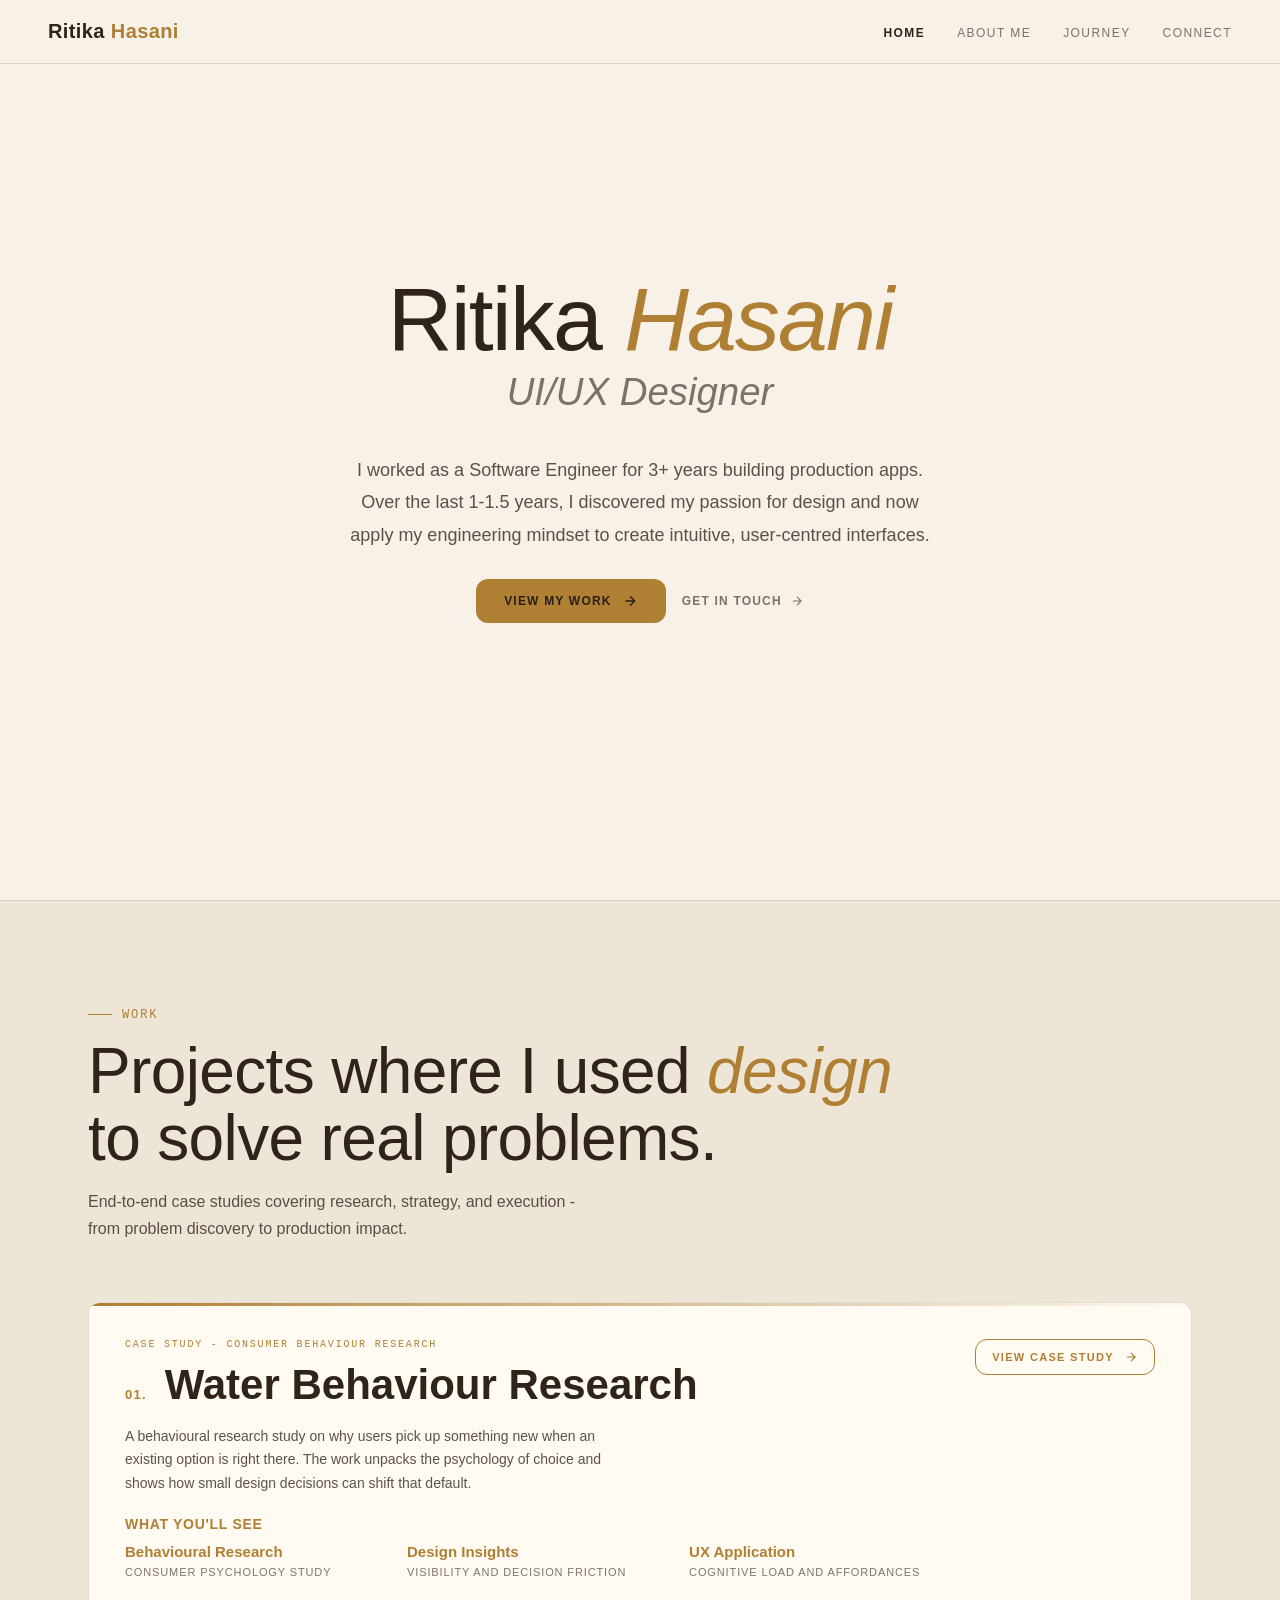
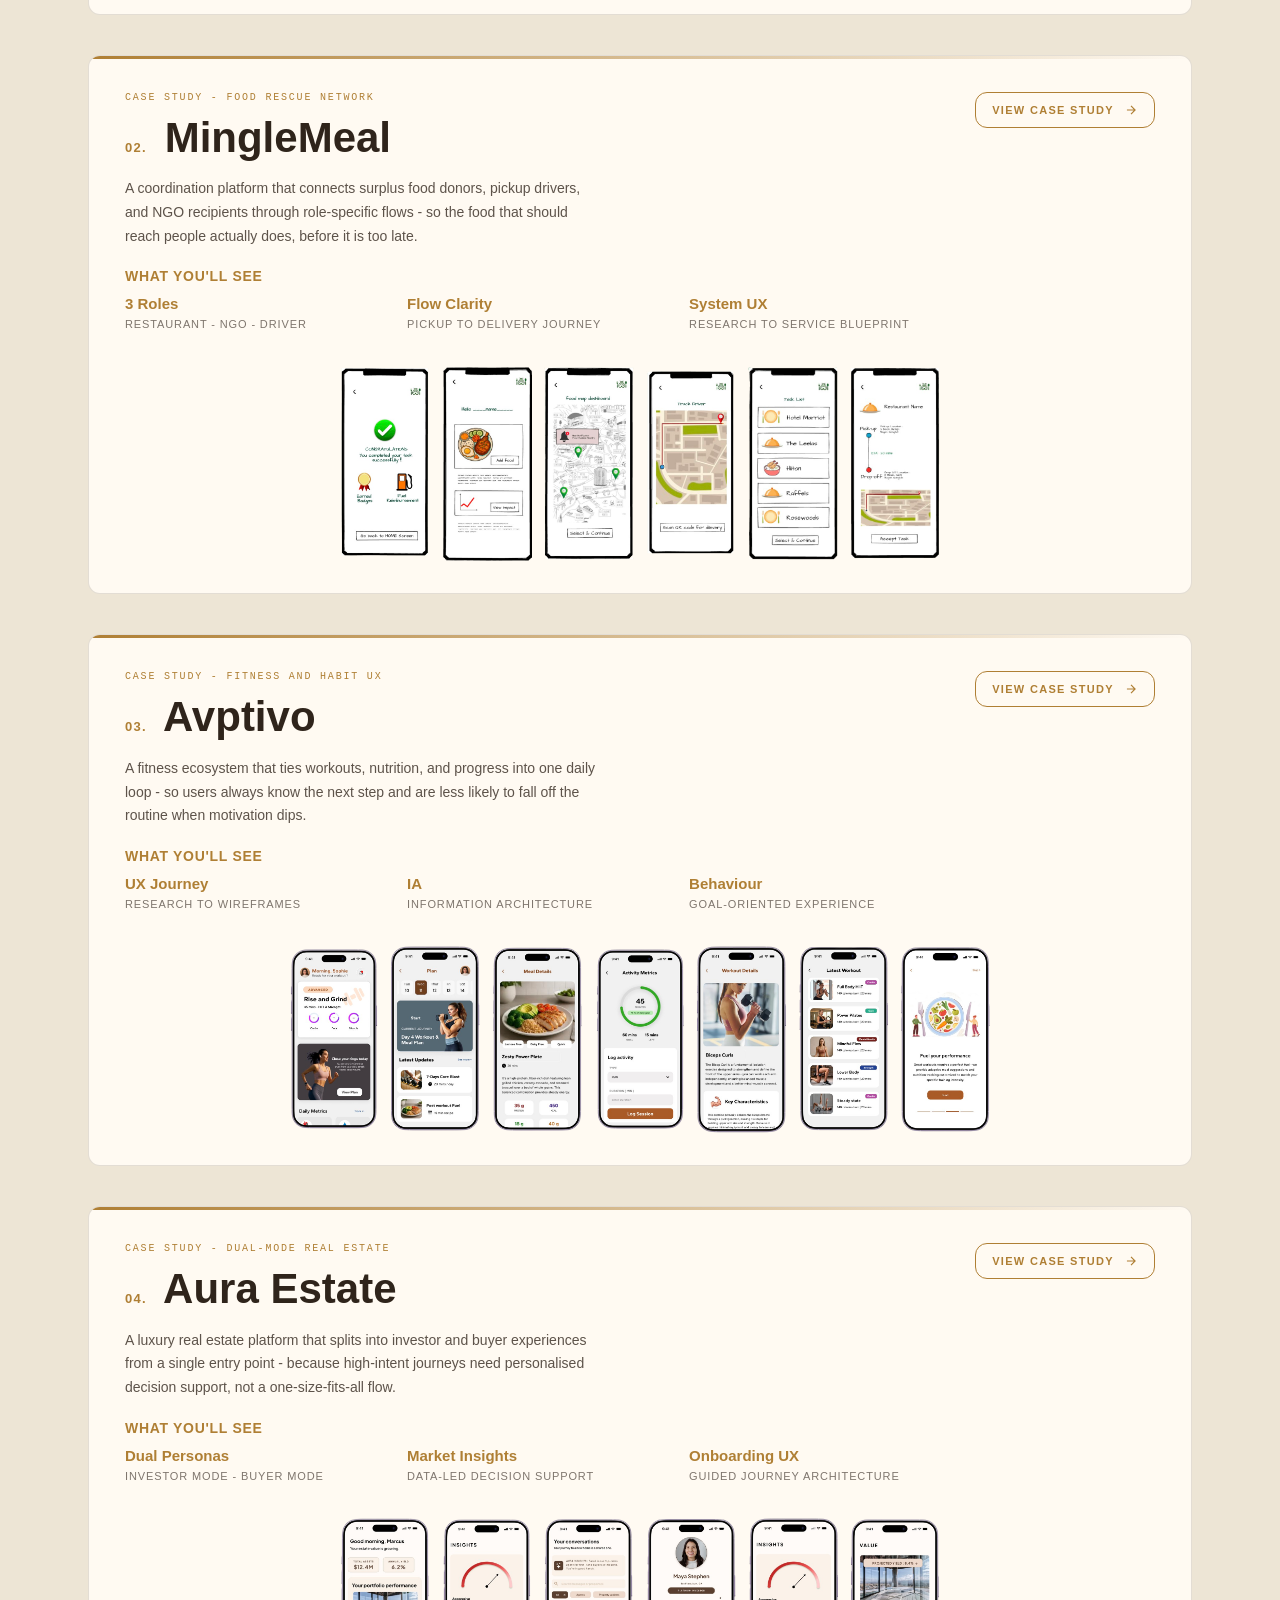
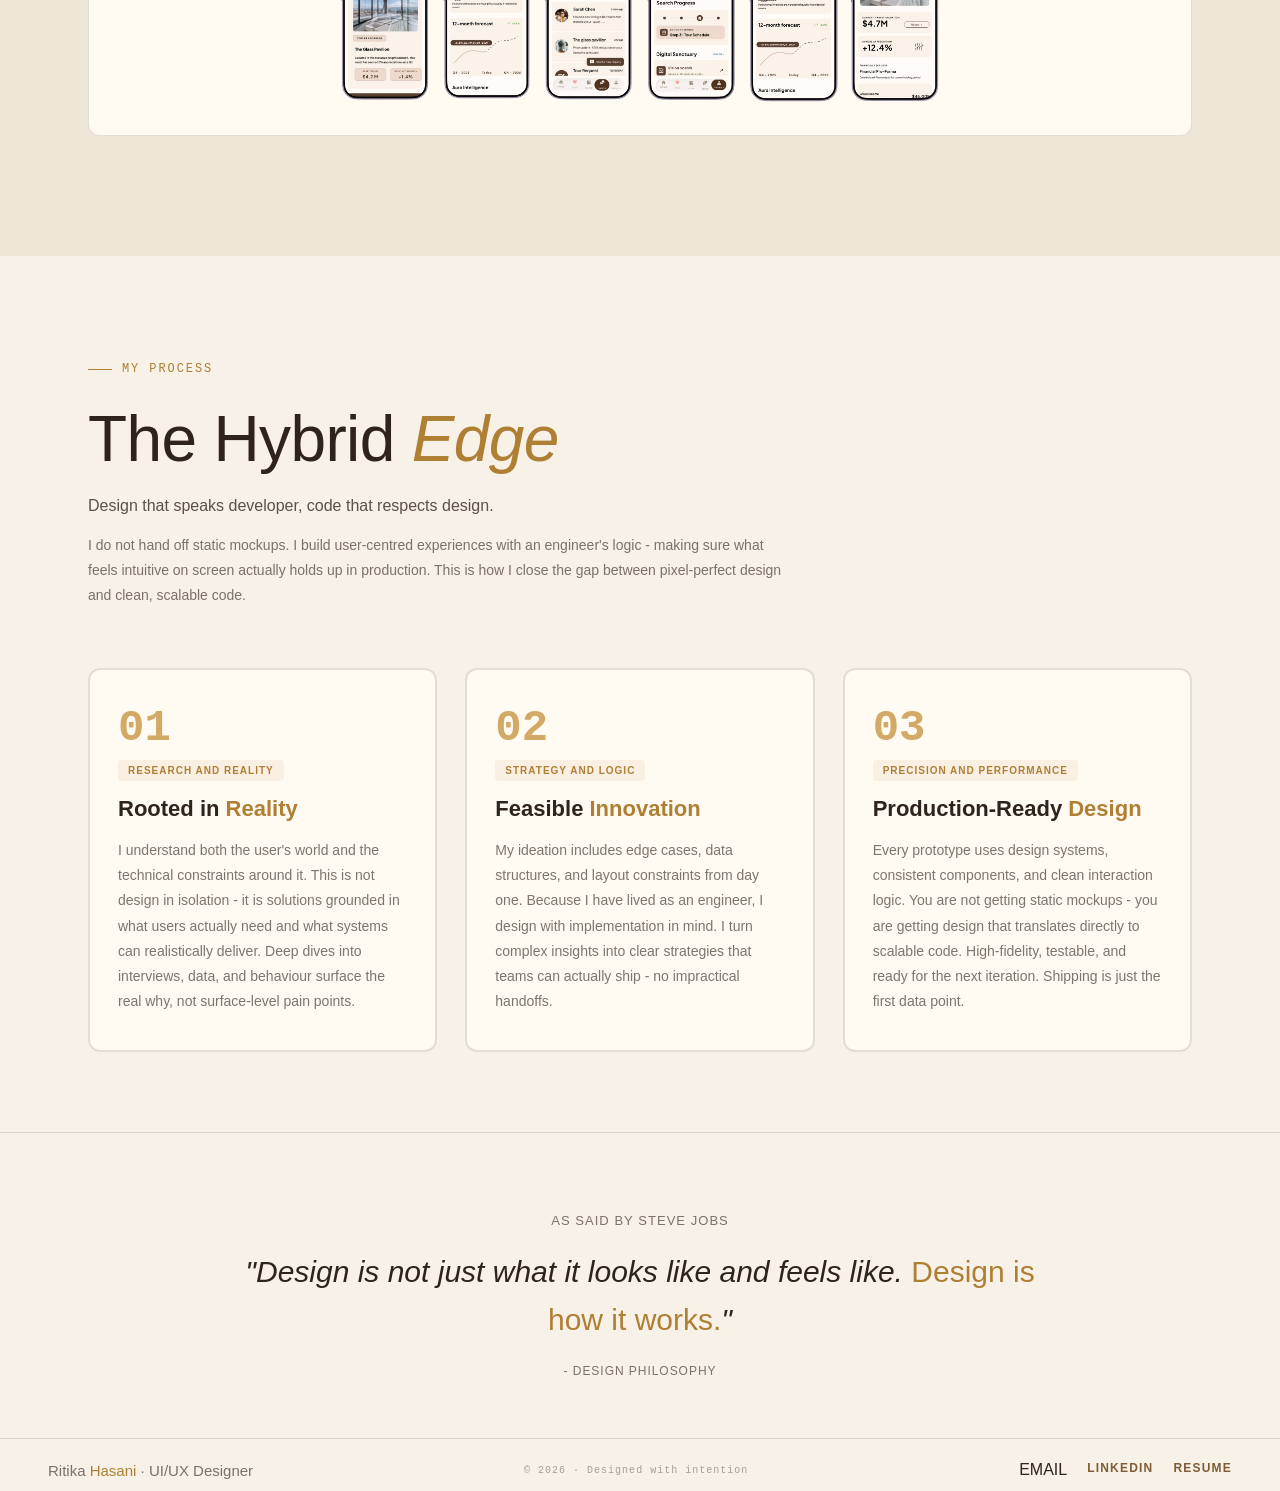
==== commit 3ea582d3: "changes" ====
--- a/index.html
+++ b/index.html
@@ -1,263 +1,377 @@
 <!DOCTYPE html>
 <html lang="en">
 <head>
-<meta charset="UTF-8" />
-<meta name="viewport" content="width=device-width, initial-scale=1.0" />
-<title>Ritika Hasani - UI/UX Designer</title>
-<link rel="stylesheet" href="portfolio.css" />
+  <meta charset="UTF-8" />
+  <meta name="viewport" content="width=device-width, initial-scale=1.0" />
+  <title>Ritika Hasani - UI/UX Designer</title>
+  <link rel="stylesheet" href="portfolio.css" />
 </head>
 <body>
 
-<div class="nav-drawer" id="navDrawer">
-  <button class="nav-drawer-close" id="drawerClose" aria-label="Close menu">×</button>
-  <a href="index.html">Home</a>
-  <a href="craft.html">About Me</a>
-  <a href="journey.html">Journey</a>
-  <a href="connect.html">Connect</a>
-</div>
-
+<!-- ═══════ NAV ═══════ -->
 <nav id="nav">
-<a href="index.html" class="nav-logo">Ritika <span>Hasani</span></a>
-<ul class="nav-links">
-<li><a href="index.html">Home</a></li>
-<li><a href="craft.html">About Me</a></li>
-<li><a href="journey.html">Journey</a></li>
-<li><a href="connect.html">Connect</a></li>
-</ul>
-<button class="nav-hamburger" id="hamburger" aria-label="Open menu">
-  <span></span><span></span><span></span>
-</button>
+  <a href="index.html" class="nav-logo">Ritika <span>Hasani</span></a>
+  <ul class="nav-links">
+    <li><a href="index.html">Home</a></li>
+    <li><a href="craft.html">About Me</a></li>
+    <li><a href="journey.html">Journey</a></li>
+    <li><a href="connect.html">Connect</a></li>
+  </ul>
 </nav>
 
-<!-- HERO -->
+<!-- ═══════ HERO ═══════ -->
 <section id="hero">
-<div class="hero-glow"></div>
-<div class="hero-left">
-<h1 class="hero-name">Ritika <em>Hasani</em></h1>
-<p class="hero-role">UI/UX Designer</p>
-<p class="hero-statement">
-I spent 3+ years as a software engineer building mobile apps - adding new features, keeping things production-ready, and working alongside the web side of the same product. That's where my love for design started.
-</p>
-<div class="hero-actions">
-<a href="#work" class="btn-primary">
-View My Work
-<svg width="16" height="16" fill="none" stroke="currentColor" stroke-width="2" viewBox="0 0 24 24"><path d="M5 12h14M12 5l7 7-7 7" /></svg>
-</a>
-<a href="connect.html" class="btn-secondary">
-Get in touch
-<svg width="14" height="14" fill="none" stroke="currentColor" stroke-width="2" viewBox="0 0 24 24"><path d="M5 12h14M12 5l7 7-7 7" /></svg>
-</a>
-</div>
-</div>
+  <div class="hero-glow"></div>
+  <div class="hero-left">
+    <h1 class="hero-name">Ritika <em>Hasani</em></h1>
+    <p class="hero-role">UI/UX Designer</p>
+    <p class="hero-statement">
+      I worked as a Software Engineer for 3+ years building production apps. Over the last 1-1.5 years, I discovered
+      my passion for design and now apply my engineering mindset to create intuitive, user-centred interfaces.
+    </p>
+    <div class="hero-actions">
+      <a href="#work" class="btn-primary">
+        View My Work
+        <svg width="16" height="16" fill="none" stroke="currentColor" stroke-width="2" viewBox="0 0 24 24">
+          <path d="M5 12h14M12 5l7 7-7 7" />
+        </svg>
+      </a>
+      <a href="connect.html" class="btn-secondary">
+        Get in Touch
+        <svg width="14" height="14" fill="none" stroke="currentColor" stroke-width="2" viewBox="0 0 24 24">
+          <path d="M5 12h14M12 5l7 7-7 7" />
+        </svg>
+      </a>
+    </div>
+  </div>
 </section>
 
-<!-- WORK -->
+<!-- ═══════ WORK ═══════ -->
 <section id="work" class="section-pad">
-<div class="container">
-<div class="section-header reveal">
-<div class="section-tag">Work</div>
-<h2 class="section-title">Projects where I used <em>design</em><br />to solve real problems.</h2>
-<p class="section-subtitle">I'm actively working towards a career in UI/UX - these projects are where I applied my skills and thinking to the kind of work I want to do.</p>
-</div>
-
-<!-- 01 Water Behaviour — no images -->
-<div class="featured-project reveal">
-<div class="featured-project-body">
-<div>
-<div class="featured-label">Case Study • Consumer Behavior Research</div>
-<h3 class="featured-title"><span class="featured-number">01.</span>Water Behaviour Research</h3>
-<p class="featured-desc">A look into why people often reach for something new instead of reusing what's already available, and how design can make reuse feel like the obvious choice.</p>
-<div class="featured-metrics-heading">What You'll See</div>
-<div class="featured-metrics">
-<div><div class="metric-val">Behavioural Research</div><div class="metric-label">Consumer psychology study</div></div>
-<div><div class="metric-val">Design Insights</div><div class="metric-label">Visibility and decision friction</div></div>
-<div><div class="metric-val">UX Application</div><div class="metric-label">Cognitive load &amp; affordances</div></div>
-</div>
-</div>
-<a href="water-behaviour.html" class="btn-primary">View Case Study <svg width="14" height="14" fill="none" stroke="currentColor" stroke-width="2" viewBox="0 0 24 24"><path d="M5 12h14M12 5l7 7-7 7" /></svg></a>
-</div>
-</div>
-
-<!-- 02 Avptivo — content first, then images below -->
-<div class="featured-project reveal reveal-delay-1">
-<div class="featured-project-body">
-<div>
-<div class="featured-label">Case Study • Fitness &amp; Habit UX</div>
-<h3 class="featured-title"><span class="featured-number">02.</span>Avptivo</h3>
-<p class="featured-desc">A fitness app that brings workouts, nutrition, and progress together in one place, so the motivation people feel on day one doesn't fade by week two.</p>
-<div class="featured-metrics-heading">What You'll See</div>
-<div class="featured-metrics">
-<div><div class="metric-val">UX Journey</div><div class="metric-label">Research to wireframes</div></div>
-<div><div class="metric-val">IA</div><div class="metric-label">Information architecture</div></div>
-<div><div class="metric-val">Behaviour</div><div class="metric-label">Goal-oriented experience</div></div>
-</div>
-</div>
-<a href="avptivo.html" class="btn-primary">View Case Study <svg width="14" height="14" fill="none" stroke="currentColor" stroke-width="2" viewBox="0 0 24 24"><path d="M5 12h14M12 5l7 7-7 7" /></svg></a>
-</div>
-<div class="featured-project-image">
-<div class="project-gallery project-gallery-avptivo">
-<div class="project-shot"><img src="avptivo_1.png" alt="Avptivo screen 1" /></div>
-<div class="project-shot"><img src="avptivo_2.png" alt="Avptivo screen 2" /></div>
-<div class="project-shot"><img src="avptivo_3.png" alt="Avptivo screen 3" /></div>
-<div class="project-shot"><img src="avptivo_4.png" alt="Avptivo screen 4" /></div>
-<div class="project-shot"><img src="avptivo_5.png" alt="Avptivo screen 5" /></div>
-<div class="project-shot"><img src="avptivo_6.png" alt="Avptivo screen 6" /></div>
-<div class="project-shot"><img src="avptivo_7.png" alt="Avptivo screen 7" /></div>
-</div>
-</div>
-</div>
-
-<!-- 03 MingleMeal — content first, then images below -->
-<div class="featured-project reveal reveal-delay-2">
-<div class="featured-project-body">
-<div>
-<div class="featured-label">Case Study • Food Rescue Network</div>
-<h3 class="featured-title"><span class="featured-number">03.</span>MingleMeal</h3>
-<p class="featured-desc">A platform that connects restaurants with surplus food to NGOs who can redistribute it, designed to keep the pickup-to-delivery process clear and quick since the food won't wait.</p>
-<div class="featured-metrics-heading">What You'll See</div>
-<div class="featured-metrics">
-<div><div class="metric-val">3 Roles</div><div class="metric-label">Restaurant · NGO · Driver</div></div>
-<div><div class="metric-val">Flow Clarity</div><div class="metric-label">Pickup to delivery journey</div></div>
-<div><div class="metric-val">System UX</div><div class="metric-label">Research to service blueprint</div></div>
-</div>
-</div>
-<a href="minglemeal.html" class="btn-primary">View Case Study <svg width="14" height="14" fill="none" stroke="currentColor" stroke-width="2" viewBox="0 0 24 24"><path d="M5 12h14M12 5l7 7-7 7" /></svg></a>
-</div>
-<div class="featured-project-image">
-<div class="project-gallery project-gallery-minglemeal">
-<div class="project-shot"><img src="minglemeal_1.png" alt="MingleMeal screen 1" /></div>
-<div class="project-shot"><img src="minglemeal_2.png" alt="MingleMeal screen 2" /></div>
-<div class="project-shot"><img src="minglemeal_3.png" alt="MingleMeal screen 3" /></div>
-<div class="project-shot"><img src="minglemeal_4.png" alt="MingleMeal screen 4" /></div>
-<div class="project-shot"><img src="minglemeal_5.png" alt="MingleMeal screen 5" /></div>
-<div class="project-shot"><img src="minglemeal_6.png" alt="MingleMeal screen 6" /></div>
-</div>
-</div>
-</div>
-
-<!-- 04 Aura Estate — content first, then images below -->
-<div class="featured-project reveal reveal-delay-3">
-<div class="featured-project-body">
-<div>
-<div class="featured-label">Case Study • Dual-Mode Real Estate</div>
-<h3 class="featured-title"><span class="featured-number">04.</span>Aura Estate</h3>
-<p class="featured-desc">A real estate marketplace for high-value properties, built to help buyers and investors move from interest to decision with more trust and less friction.</p>
-<div class="featured-metrics-heading">What You'll See</div>
-<div class="featured-metrics">
-<div><div class="metric-val">Dual Personas</div><div class="metric-label">Investor mode · Buyer mode</div></div>
-<div><div class="metric-val">Market Insights</div><div class="metric-label">Data-led decision support</div></div>
-<div><div class="metric-val">Onboarding UX</div><div class="metric-label">Guided journey architecture</div></div>
-</div>
-</div>
-<a href="auraestate.html" class="btn-primary">View Case Study <svg width="14" height="14" fill="none" stroke="currentColor" stroke-width="2" viewBox="0 0 24 24"><path d="M5 12h14M12 5l7 7-7 7" /></svg></a>
-</div>
-<div class="featured-project-image">
-<div class="project-gallery project-gallery-aura">
-<div class="project-shot"><img src="auraestate_1.png" alt="Aura Estate screen 1" /></div>
-<div class="project-shot"><img src="auraestate_2.png" alt="Aura Estate screen 2" /></div>
-<div class="project-shot"><img src="auraestate_3.png" alt="Aura Estate screen 3" /></div>
-<div class="project-shot"><img src="auraestate_4.png" alt="Aura Estate screen 4" /></div>
-<div class="project-shot"><img src="auraestate_5.png" alt="Aura Estate screen 5" /></div>
-<div class="project-shot"><img src="auraestate_6.png" alt="Aura Estate screen 6" /></div>
-<div class="project-shot"><img src="auraestate_7.png" alt="Aura Estate screen 7" /></div>
-</div>
-</div>
-</div>
-
-</div>
+  <div class="container">
+
+    <div class="section-header reveal">
+      <div class="section-tag">Work</div>
+      <h2 class="section-title">
+        Projects where I used <em>design</em><br />to solve real problems.
+      </h2>
+      <p class="section-subtitle">
+        End-to-end case studies covering research, strategy, and execution - from problem discovery to production impact.
+      </p>
+    </div>
+
+    <!-- Project 01 - Water Behaviour -->
+    <div class="featured-project reveal">
+      <div class="featured-project-body">
+        <div>
+          <div class="featured-label">Case Study - Consumer Behaviour Research</div>
+          <h3 class="featured-title"><span class="featured-number">01.</span> Water Behaviour Research</h3>
+          <p class="featured-desc">
+            A behavioural research study on why users pick up something new when an existing option is right there.
+            The work unpacks the psychology of choice and shows how small design decisions can shift that default.
+          </p>
+          <div class="featured-metrics-heading">What You'll See</div>
+          <div class="featured-metrics">
+            <div>
+              <div class="metric-val">Behavioural Research</div>
+              <div class="metric-label">Consumer psychology study</div>
+            </div>
+            <div>
+              <div class="metric-val">Design Insights</div>
+              <div class="metric-label">Visibility and decision friction</div>
+            </div>
+            <div>
+              <div class="metric-val">UX Application</div>
+              <div class="metric-label">Cognitive load and affordances</div>
+            </div>
+          </div>
+        </div>
+        <a href="water-behaviour.html" class="btn-primary">
+          View Case Study
+          <svg width="14" height="14" fill="none" stroke="currentColor" stroke-width="2" viewBox="0 0 24 24">
+            <path d="M5 12h14M12 5l7 7-7 7" />
+          </svg>
+        </a>
+      </div>
+    </div>
+
+    <!-- Project 02 - MingleMeal -->
+    <div class="featured-project reveal reveal-delay-1">
+      <div class="featured-project-body">
+        <div>
+          <div class="featured-label">Case Study - Food Rescue Network</div>
+          <h3 class="featured-title"><span class="featured-number">02.</span> MingleMeal</h3>
+          <p class="featured-desc">
+            A coordination platform that connects surplus food donors, pickup drivers, and NGO recipients through
+            role-specific flows - so the food that should reach people actually does, before it is too late.
+          </p>
+          <div class="featured-metrics-heading">What You'll See</div>
+          <div class="featured-metrics">
+            <div>
+              <div class="metric-val">3 Roles</div>
+              <div class="metric-label">Restaurant - NGO - Driver</div>
+            </div>
+            <div>
+              <div class="metric-val">Flow Clarity</div>
+              <div class="metric-label">Pickup to delivery journey</div>
+            </div>
+            <div>
+              <div class="metric-val">System UX</div>
+              <div class="metric-label">Research to service blueprint</div>
+            </div>
+          </div>
+        </div>
+        <a href="minglemeal.html" class="btn-primary">
+          View Case Study
+          <svg width="14" height="14" fill="none" stroke="currentColor" stroke-width="2" viewBox="0 0 24 24">
+            <path d="M5 12h14M12 5l7 7-7 7" />
+          </svg>
+        </a>
+      </div>
+      <div class="featured-project-image">
+        <div class="project-gallery project-gallery-minglemeal">
+          <div class="project-shot"><img src="minglemeal_1.png" alt="MingleMeal" /></div>
+          <div class="project-shot"><img src="minglemeal_2.png" alt="MingleMeal" /></div>
+          <div class="project-shot"><img src="minglemeal_3.png" alt="MingleMeal" /></div>
+          <div class="project-shot"><img src="minglemeal_4.png" alt="MingleMeal" /></div>
+          <div class="project-shot"><img src="minglemeal_5.png" alt="MingleMeal" /></div>
+          <div class="project-shot"><img src="minglemeal_6.png" alt="MingleMeal" /></div>
+        </div>
+      </div>
+    </div>
+
+    <!-- Project 03 - Avptivo -->
+    <div class="featured-project reveal reveal-delay-2">
+      <div class="featured-project-body">
+        <div>
+          <div class="featured-label">Case Study - Fitness and Habit UX</div>
+          <h3 class="featured-title"><span class="featured-number">03.</span> Avptivo</h3>
+          <p class="featured-desc">
+            A fitness ecosystem that ties workouts, nutrition, and progress into one daily loop - so users always
+            know the next step and are less likely to fall off the routine when motivation dips.
+          </p>
+          <div class="featured-metrics-heading">What You'll See</div>
+          <div class="featured-metrics">
+            <div>
+              <div class="metric-val">UX Journey</div>
+              <div class="metric-label">Research to wireframes</div>
+            </div>
+            <div>
+              <div class="metric-val">IA</div>
+              <div class="metric-label">Information architecture</div>
+            </div>
+            <div>
+              <div class="metric-val">Behaviour</div>
+              <div class="metric-label">Goal-oriented experience</div>
+            </div>
+          </div>
+        </div>
+        <a href="avptivo.html" class="btn-primary">
+          View Case Study
+          <svg width="14" height="14" fill="none" stroke="currentColor" stroke-width="2" viewBox="0 0 24 24">
+            <path d="M5 12h14M12 5l7 7-7 7" />
+          </svg>
+        </a>
+      </div>
+      <div class="featured-project-image">
+        <div class="project-gallery project-gallery-avptivo">
+          <div class="project-shot"><img src="avptivo_1.png" alt="Avptivo" /></div>
+          <div class="project-shot"><img src="avptivo_2.png" alt="Avptivo" /></div>
+          <div class="project-shot"><img src="avptivo_3.png" alt="Avptivo" /></div>
+          <div class="project-shot"><img src="avptivo_4.png" alt="Avptivo" /></div>
+          <div class="project-shot"><img src="avptivo_5.png" alt="Avptivo" /></div>
+          <div class="project-shot"><img src="avptivo_6.png" alt="Avptivo" /></div>
+          <div class="project-shot"><img src="avptivo_7.png" alt="Avptivo" /></div>
+        </div>
+      </div>
+    </div>
+
+    <!-- Project 04 - Aura Estate -->
+    <div class="featured-project reveal reveal-delay-3">
+      <div class="featured-project-body">
+        <div>
+          <div class="featured-label">Case Study - Dual-Mode Real Estate</div>
+          <h3 class="featured-title"><span class="featured-number">04.</span> Aura Estate</h3>
+          <p class="featured-desc">
+            A luxury real estate platform that splits into investor and buyer experiences from a single entry point -
+            because high-intent journeys need personalised decision support, not a one-size-fits-all flow.
+          </p>
+          <div class="featured-metrics-heading">What You'll See</div>
+          <div class="featured-metrics">
+            <div>
+              <div class="metric-val">Dual Personas</div>
+              <div class="metric-label">Investor mode - Buyer mode</div>
+            </div>
+            <div>
+              <div class="metric-val">Market Insights</div>
+              <div class="metric-label">Data-led decision support</div>
+            </div>
+            <div>
+              <div class="metric-val">Onboarding UX</div>
+              <div class="metric-label">Guided journey architecture</div>
+            </div>
+          </div>
+        </div>
+        <a href="auraestate.html" class="btn-primary">
+          View Case Study
+          <svg width="14" height="14" fill="none" stroke="currentColor" stroke-width="2" viewBox="0 0 24 24">
+            <path d="M5 12h14M12 5l7 7-7 7" />
+          </svg>
+        </a>
+      </div>
+      <div class="featured-project-image">
+        <div class="project-gallery project-gallery-aura">
+          <div class="project-shot"><img src="auraestate_1.png" alt="Aura Estate" /></div>
+          <div class="project-shot"><img src="auraestate_2.png" alt="Aura Estate" /></div>
+          <div class="project-shot"><img src="auraestate_3.png" alt="Aura Estate" /></div>
+          <div class="project-shot"><img src="auraestate_4.png" alt="Aura Estate" /></div>
+          <div class="project-shot"><img src="auraestate_5.png" alt="Aura Estate" /></div>
+          <div class="project-shot"><img src="auraestate_6.png" alt="Aura Estate" /></div>
+        </div>
+      </div>
+    </div>
+
+  </div>
 </section>
 
-<!-- PROCESS -->
+<!-- Design Philosophy - The Hybrid Edge -->
 <section class="section-pad">
-<div class="container">
-<div class="process-header reveal">
-<div class="process-header-left">
-<div class="section-tag">My Process</div>
-<h2 class="process-main-title">The Hybrid <em>Edge</em></h2>
-<p class="process-subheadline">Design that speaks developer, code that respects design.</p>
-<p class="process-description">Having worked as an engineer, I know what it actually takes to build something. That means I design with the real constraints in mind - so what looks good on screen also holds up once it's in production.</p>
-</div>
-</div>
-<div class="process-pillars reveal">
-<div class="process-pillar">
-<div class="pillar-number">01</div>
-<div class="pillar-badge">Research &amp; Reality</div>
-<h3 class="pillar-title">Rooted in <em>Reality</em></h3>
-<p class="pillar-body">I try to understand both what users need and what the system can realistically support, so the solutions aren't designed in isolation. Interviews, data, and behaviour patterns help me get to the real reason behind a problem.</p>
-</div>
-<div class="process-pillar">
-<div class="pillar-number">02</div>
-<div class="pillar-badge">Strategy &amp; Logic</div>
-<h3 class="pillar-title">Feasible <em>Innovation</em></h3>
-<p class="pillar-body">I think about edge cases, data, and layout constraints from the start, because I've worked as an engineer and know what's realistic to build. The strategies I hand off are ones a team can actually run with.</p>
-</div>
-<div class="process-pillar">
-<div class="pillar-number">03</div>
-<div class="pillar-badge">Precision &amp; Performance</div>
-<h3 class="pillar-title">Production-Ready <em>Design</em></h3>
-<p class="pillar-body">Every prototype is built with design systems and consistent components, so it translates cleanly into code. It's high-fidelity, testable, and ready to build on - because the work doesn't stop the moment something ships.</p>
-</div>
-</div>
-</div>
+  <div class="container">
+    <div class="process-header reveal">
+      <div class="process-header-left">
+        <div class="section-tag">My Process</div>
+        <h2 class="process-main-title">
+          The Hybrid <em>Edge</em>
+        </h2>
+        <p class="process-subheadline">
+          Design that speaks developer, code that respects design.
+        </p>
+        <p class="process-description">
+          I do not hand off static mockups. I build user-centred experiences with an engineer's logic - making sure
+          what feels intuitive on screen actually holds up in production. This is how I close the gap between
+          pixel-perfect design and clean, scalable code.
+        </p>
+      </div>
+    </div>
+
+    <div class="process-pillars reveal">
+      <div class="process-pillar">
+        <div class="pillar-number">01</div>
+        <div class="pillar-badge">Research and Reality</div>
+        <h3 class="pillar-title">Rooted in <em>Reality</em></h3>
+        <p class="pillar-body">
+          I understand both the user's world and the technical constraints around it. This is not design in isolation -
+          it is solutions grounded in what users actually need and what systems can realistically deliver. Deep dives
+          into interviews, data, and behaviour surface the real why, not surface-level pain points.
+        </p>
+      </div>
+      <div class="process-pillar">
+        <div class="pillar-number">02</div>
+        <div class="pillar-badge">Strategy and Logic</div>
+        <h3 class="pillar-title">Feasible <em>Innovation</em></h3>
+        <p class="pillar-body">
+          My ideation includes edge cases, data structures, and layout constraints from day one. Because I have lived
+          as an engineer, I design with implementation in mind. I turn complex insights into clear strategies that
+          teams can actually ship - no impractical handoffs.
+        </p>
+      </div>
+      <div class="process-pillar">
+        <div class="pillar-number">03</div>
+        <div class="pillar-badge">Precision and Performance</div>
+        <h3 class="pillar-title">Production-Ready <em>Design</em></h3>
+        <p class="pillar-body">
+          Every prototype uses design systems, consistent components, and clean interaction logic. You are not getting
+          static mockups - you are getting design that translates directly to scalable code. High-fidelity, testable,
+          and ready for the next iteration. Shipping is just the first data point.
+        </p>
+      </div>
+    </div>
+  </div>
 </section>
 
-<!-- QUOTE -->
+<!-- Design Vision Quote -->
 <section class="quote-section">
-<div class="container">
-<div class="quote-source">As said by Steve Jobs</div>
-<div class="quote-text">"Design is not just what it looks like and feels like. <em>Design is how it works.</em>"</div>
-<div class="quote-attr">— DESIGN PHILOSOPHY</div>
-</div>
+  <div class="container">
+    <div class="quote-source">As said by Steve Jobs</div>
+    <div class="quote-text">"Design is not just what it looks like and feels like. <em>Design is how it works.</em>"</div>
+    <div class="quote-attr">- DESIGN PHILOSOPHY</div>
+  </div>
 </section>
 
+<!-- ═══════ FOOTER ═══════ -->
 <footer>
-<div class="footer-brand">Ritika <span>Hasani</span> · UI/UX Designer</div>
-<div class="footer-copy">© 2026 · Designed with intention</div>
-<div class="footer-links">
-<a href="mailto:ritika.hasani.0306@gmail.com" class="footer-link">EMAIL</a>
-<a href="https://www.linkedin.com/in/ritika-hasani-b477501a9" target="_blank" rel="noopener noreferrer" class="footer-link">LINKEDIN</a>
-<a href="https://drive.google.com/file/d/1jQTm82M6nO2d1zzShyqM012E-N16LjZa/view?usp=sharing" target="_blank" rel="noopener noreferrer" class="footer-text-link">RESUME</a>
-</div>
+  <div class="footer-brand">
+    Ritika <span>Hasani</span> · UI/UX Designer
+  </div>
+  <div class="footer-copy">&copy; 2026 · Designed with intention</div>
+  <div class="footer-links">
+    <span class="footer-text">EMAIL</span>
+    <a href="https://www.linkedin.com/in/ritika-hasani-b477501a9" target="_blank" rel="noopener noreferrer" class="footer-link">LINKEDIN</a>
+    <a href="https://drive.google.com/file/d/1xRbjM-YlccKc3PoMZjt7O5ifokO0vY9r/view?usp=sharing" target="_blank" rel="noopener noreferrer" class="footer-text-link">RESUME</a>
+  </div>
 </footer>
 
 <script>
-const hamburger   = document.getElementById('hamburger');
-const drawer      = document.getElementById('navDrawer');
-const drawerClose = document.getElementById('drawerClose');
-function openDrawer()  { hamburger.classList.add('open'); drawer.classList.add('open'); document.body.style.overflow = 'hidden'; }
-function closeDrawer() { hamburger.classList.remove('open'); drawer.classList.remove('open'); document.body.style.overflow = ''; }
-hamburger.addEventListener('click', openDrawer);
-drawerClose.addEventListener('click',    closeDrawer);
-drawerClose.addEventListener('touchend', function(e){ e.preventDefault(); closeDrawer(); });
-drawer.querySelectorAll('a').forEach(a => a.addEventListener('click', closeDrawer));
-
-const nav          = document.getElementById('nav');
-const navLogo      = document.querySelector('.nav-logo');
-const heroSection  = document.getElementById('hero');
-const quoteSection = document.querySelector('.quote-section');
-const footerEl     = document.querySelector('footer');
-function updateLogo() {
-  const sy = window.scrollY;
-  nav.classList.toggle('scrolled', sy > 60);
-  let hide = false;
-  if (heroSection)  hide = sy < heroSection.offsetTop + heroSection.offsetHeight - 100;
-  if (quoteSection) {
-    const qt = quoteSection.offsetTop, qb = qt + quoteSection.offsetHeight;
-    hide = hide || (sy + window.innerHeight > qt + 80 && sy < qb - 80);
-  }
-  if (footerEl) hide = hide || sy + window.innerHeight > footerEl.offsetTop;
-  navLogo.classList.toggle('hidden', hide);
-}
-window.addEventListener('scroll', updateLogo);
-updateLogo();
-
-const cur = window.location.pathname.split('/').pop() || 'index.html';
-document.querySelectorAll('.nav-links a, #navDrawer a').forEach(l => l.classList.toggle('active', l.getAttribute('href') === cur));
-
-const io = new IntersectionObserver(entries => {
-  entries.forEach(e => { if (e.isIntersecting) { e.target.classList.add('visible'); io.unobserve(e.target); } });
-}, { threshold: 0.1 });
-document.querySelectorAll('.reveal').forEach(el => io.observe(el));
+  const nav        = document.getElementById("nav");
+  const navLogo    = document.querySelector(".nav-logo");
+  const heroSection = document.getElementById("hero");
+  const quoteSection = document.querySelector(".quote-section");
+  const footer     = document.querySelector("footer");
+
+  const updateLogoVisibility = () => {
+    const scrollY = window.scrollY;
+    nav.classList.toggle("scrolled", scrollY > 60);
+
+    let hideLogo = false;
+
+    if (heroSection) {
+      const heroBottom = heroSection.offsetTop + heroSection.offsetHeight;
+      hideLogo = scrollY < heroBottom - 100;
+    }
+
+    if (quoteSection) {
+      const quoteTop    = quoteSection.offsetTop;
+      const quoteBottom = quoteTop + quoteSection.offsetHeight;
+      const viewportBottom = scrollY + window.innerHeight;
+      const quoteVisible = viewportBottom > quoteTop + 80 && scrollY < quoteBottom - 80;
+      hideLogo = hideLogo || quoteVisible;
+    }
+
+    if (footer) {
+      const footerTop = footer.offsetTop;
+      const viewportBottom = scrollY + window.innerHeight;
+      hideLogo = hideLogo || (viewportBottom > footerTop);
+    }
+
+    navLogo.classList.toggle("hidden", hideLogo);
+  };
+
+  const setActiveNav = () => {
+    const currentPage = window.location.pathname.split("/").pop() || "index.html";
+    document.querySelectorAll(".nav-links a").forEach((link) => {
+      link.classList.remove("active");
+      if (link.getAttribute("href") === currentPage) link.classList.add("active");
+    });
+  };
+
+  window.addEventListener("scroll", updateLogoVisibility);
+  updateLogoVisibility();
+  setActiveNav();
+
+  const revealEls = document.querySelectorAll(".reveal");
+  const io = new IntersectionObserver(
+    (entries) => {
+      entries.forEach((e) => {
+        if (e.isIntersecting) {
+          e.target.classList.add("visible");
+          io.unobserve(e.target);
+        }
+      });
+    },
+    { threshold: 0.12 }
+  );
+  revealEls.forEach((el) => io.observe(el));
 </script>
+
 </body>
 </html>
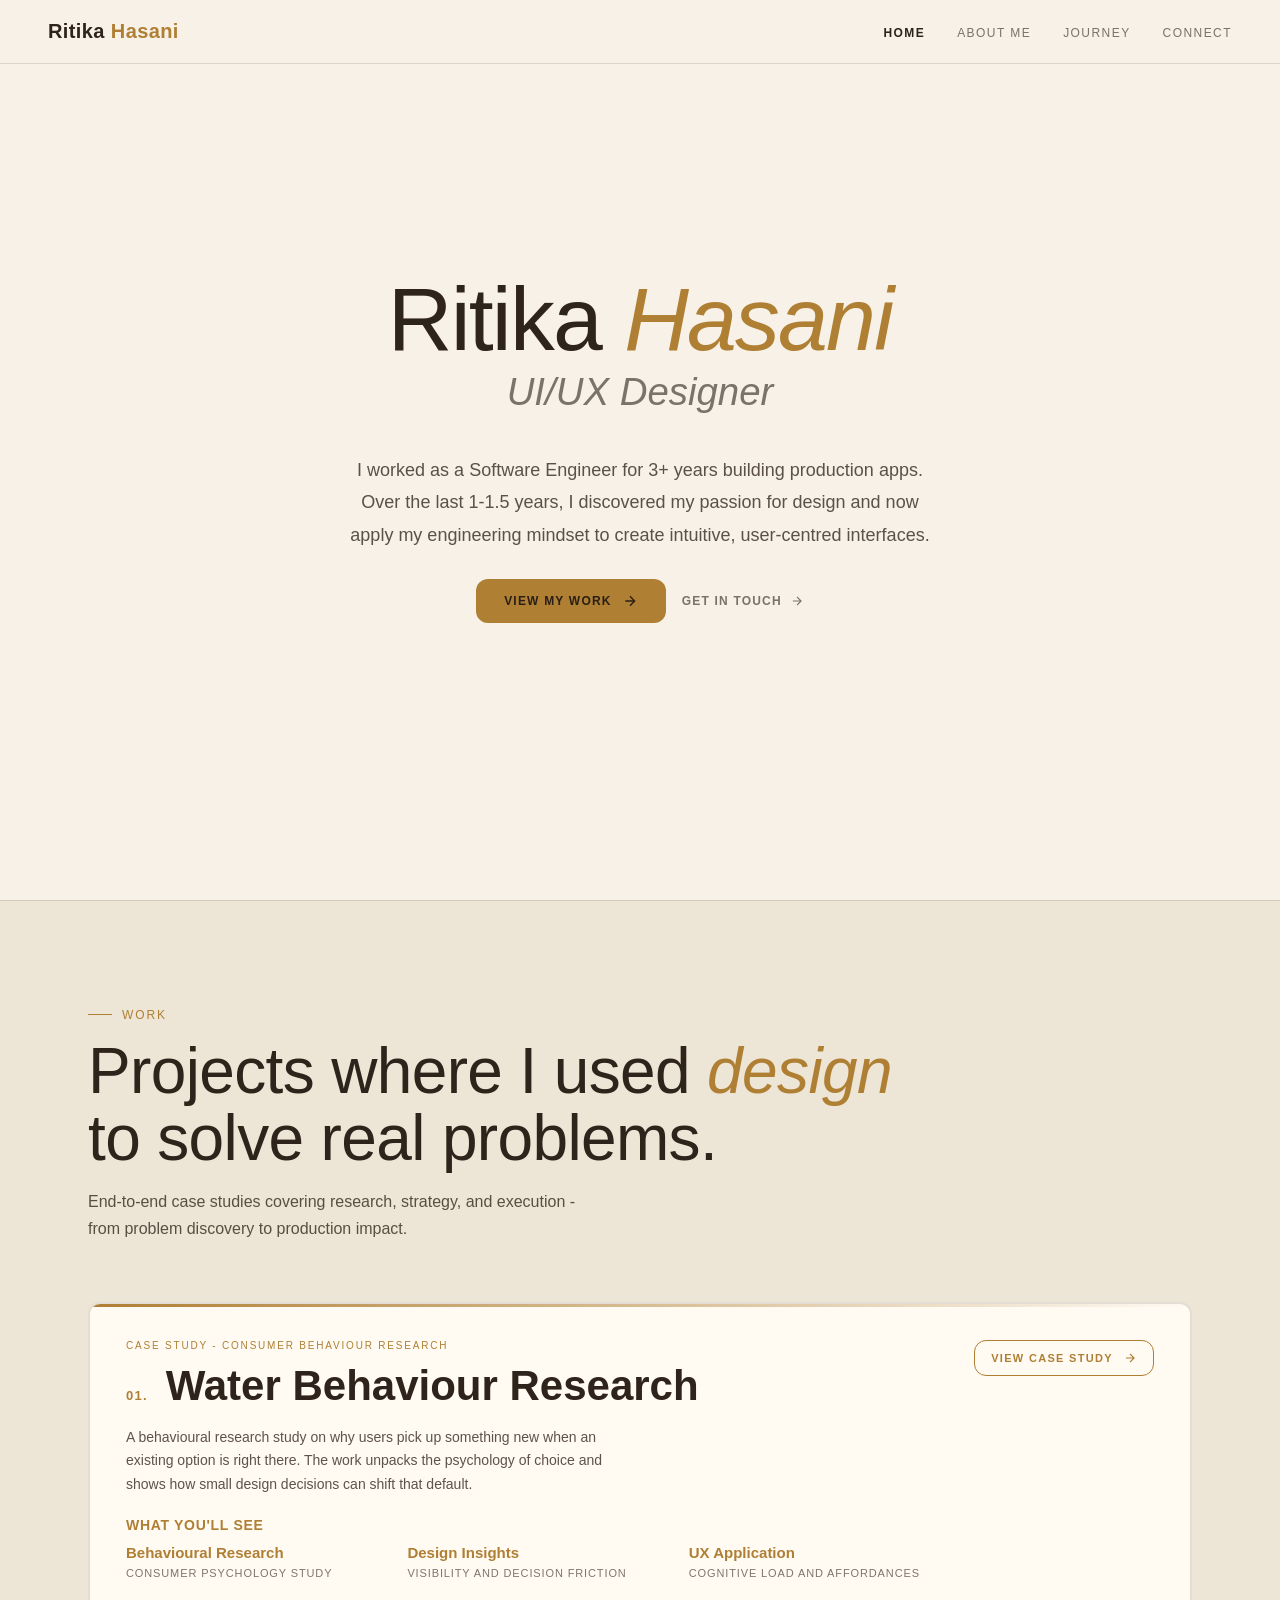
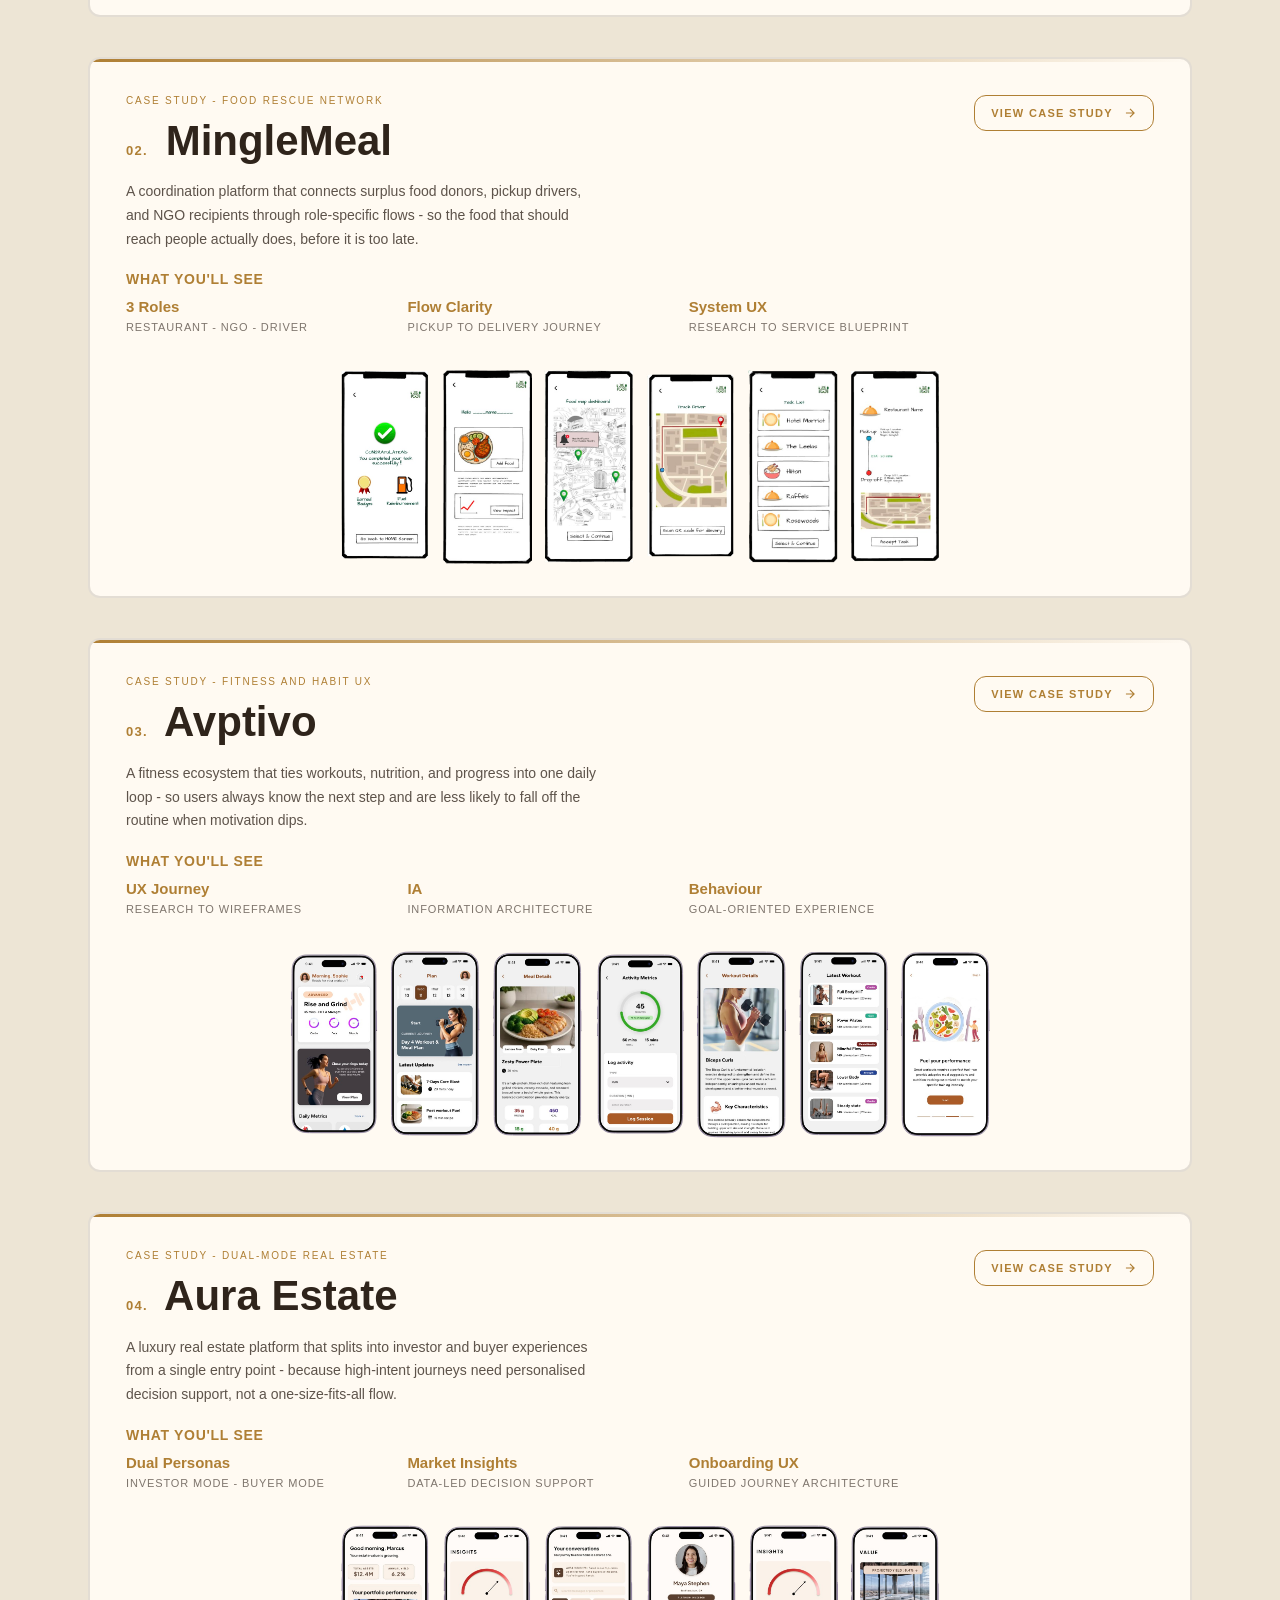
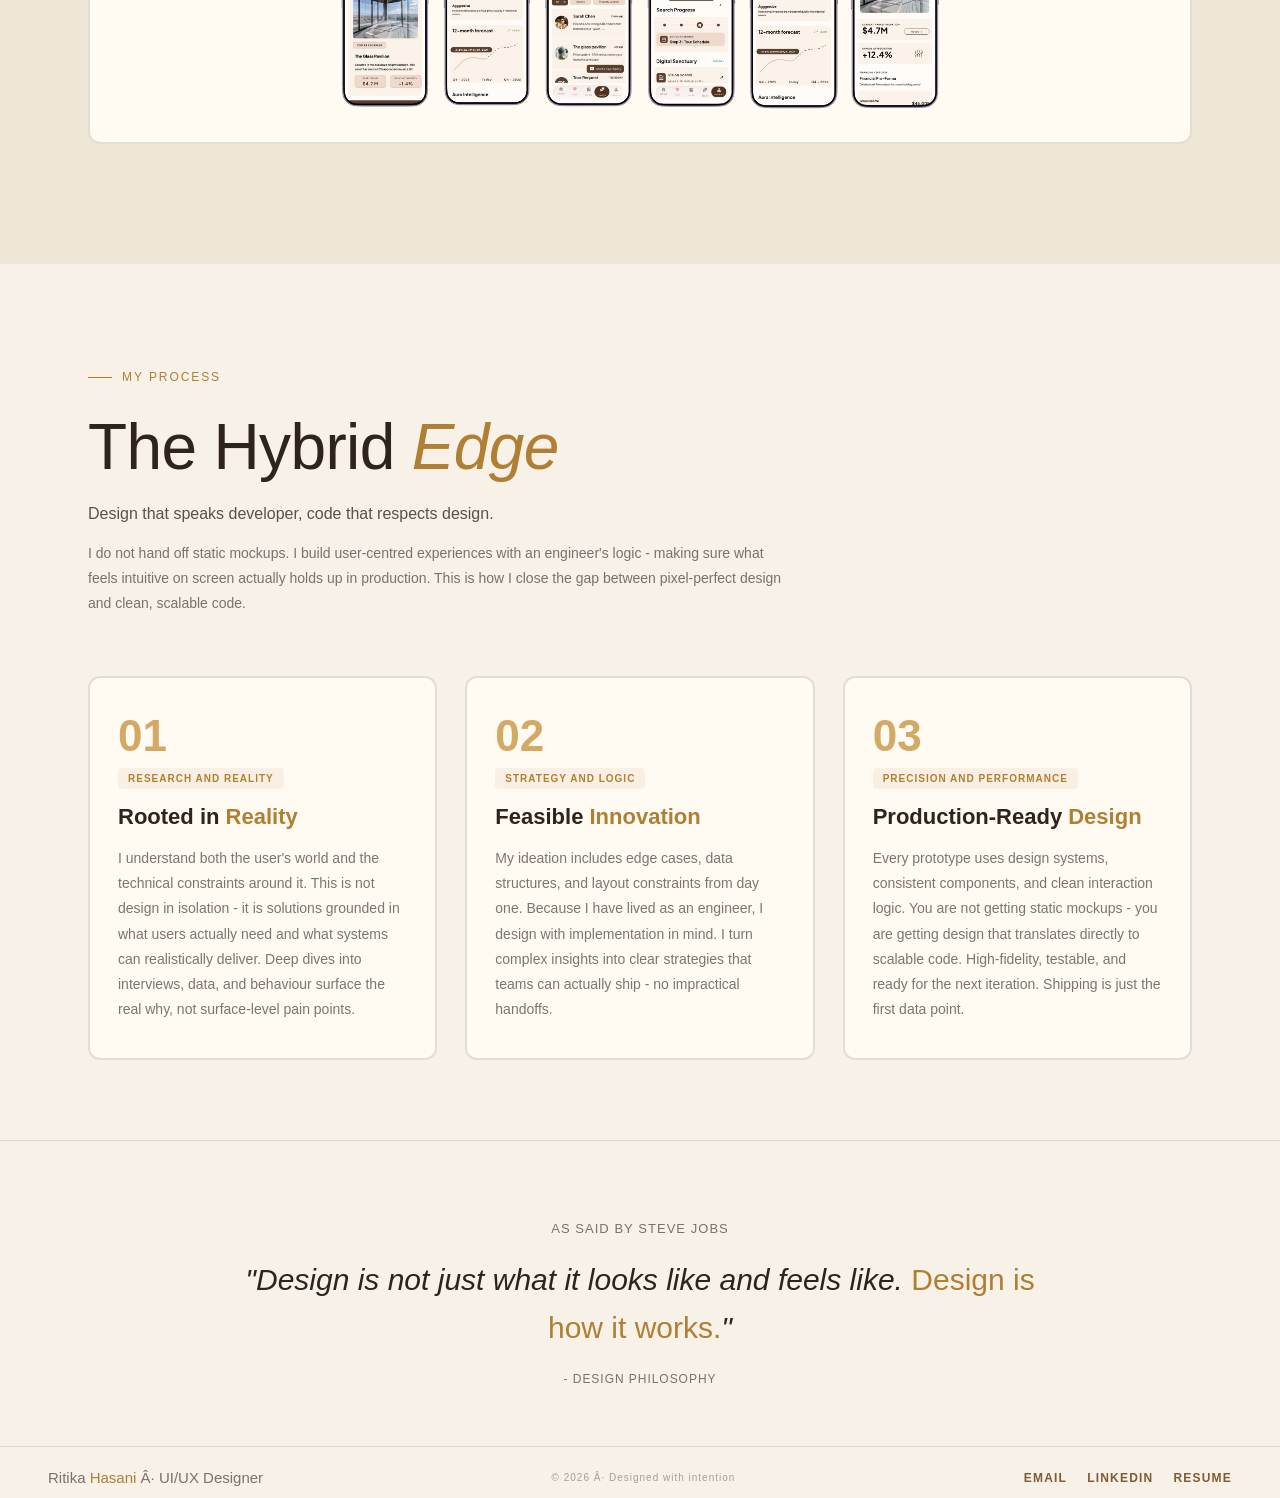
==== commit 2384f26a: "changes" ====
--- a/index.html
+++ b/index.html
@@ -1,4 +1,4 @@
-<!DOCTYPE html>
+﻿<!DOCTYPE html>
 <html lang="en">
 <head>
   <meta charset="UTF-8" />
@@ -8,7 +8,7 @@
 </head>
 <body>
 
-<!-- ═══════ NAV ═══════ -->
+<!-- â•â•â•â•â•â•â• NAV â•â•â•â•â•â•â• -->
 <nav id="nav">
   <a href="index.html" class="nav-logo">Ritika <span>Hasani</span></a>
   <ul class="nav-links">
@@ -19,7 +19,7 @@
   </ul>
 </nav>
 
-<!-- ═══════ HERO ═══════ -->
+<!-- â•â•â•â•â•â•â• HERO â•â•â•â•â•â•â• -->
 <section id="hero">
   <div class="hero-glow"></div>
   <div class="hero-left">
@@ -46,7 +46,7 @@
   </div>
 </section>
 
-<!-- ═══════ WORK ═══════ -->
+<!-- â•â•â•â•â•â•â• WORK â•â•â•â•â•â•â• -->
 <section id="work" class="section-pad">
   <div class="container">
 
@@ -298,14 +298,14 @@
   </div>
 </section>
 
-<!-- ═══════ FOOTER ═══════ -->
+<!-- â•â•â•â•â•â•â• FOOTER â•â•â•â•â•â•â• -->
 <footer>
   <div class="footer-brand">
-    Ritika <span>Hasani</span> · UI/UX Designer
-  </div>
-  <div class="footer-copy">&copy; 2026 · Designed with intention</div>
+    Ritika <span>Hasani</span> Â· UI/UX Designer
+  </div>
+  <div class="footer-copy">&copy; 2026 Â· Designed with intention</div>
   <div class="footer-links">
-    <span class="footer-text">EMAIL</span>
+    <a href="mailto:ritika.hasani.0306@gmail.com" class="footer-link">EMAIL</a>
     <a href="https://www.linkedin.com/in/ritika-hasani-b477501a9" target="_blank" rel="noopener noreferrer" class="footer-link">LINKEDIN</a>
     <a href="https://drive.google.com/file/d/1xRbjM-YlccKc3PoMZjt7O5ifokO0vY9r/view?usp=sharing" target="_blank" rel="noopener noreferrer" class="footer-text-link">RESUME</a>
   </div>
@@ -374,4 +374,5 @@
 </script>
 
 </body>
-</html>+</html>
+
--- a/portfolio.css
+++ b/portfolio.css
@@ -244,7 +244,7 @@
 .section-header { margin-bottom: 60px; }
 .section-tag {
   display: inline-flex; align-items: center; gap: 10px;
-  font-family: 'Monaco', 'Courier New', monospace;
+  font-family: var(--body-font);
   font-size: 12px; letter-spacing: 0.16em; text-transform: uppercase;
   color: var(--gold); margin-bottom: 16px;
 }
@@ -306,7 +306,7 @@
   overflow: hidden;
   position: relative;
   width: 75%; max-width: 300px;
-  transition: transform 280ms var(--ease), box-shadow 280ms var(--ease);
+  transition: transform 450ms ease-out, box-shadow 450ms ease-out;
   transform-origin: center;
   box-shadow: 0 8px 24px rgba(98, 76, 52, 0.08);
 }
@@ -317,8 +317,8 @@
   display: block; border-radius: 12px;
 }
 .about-image-frame:hover {
-  transform: scale(1.2);
-  box-shadow: 0 24px 60px rgba(98, 76, 52, 0.18);
+  transform: scale(1.06);
+  box-shadow: 0 18px 36px rgba(98, 76, 52, 0.12);
 }
 .about-deco-box {
   position: absolute; bottom: -24px; right: -8px;
@@ -363,15 +363,15 @@
 }
 .stack-item {
   padding: 22px;
-  border: 1px solid var(--border);
-  border-radius: 8px; background: var(--surface);
+  border: 2px solid var(--border);
+  border-radius: 12px; background: var(--surface);
   transition: all 0.3s var(--ease); cursor: pointer;
 }
 .stack-item:hover {
-  border-color: var(--gold-light);
-  background: linear-gradient(135deg, var(--surface) 0%, rgba(200,149,67,0.04) 100%);
-  transform: translateY(-2px);
-  box-shadow: 0 4px 12px rgba(175, 127, 52, 0.08);
+  border-color: rgba(175,127,52,0.45);
+  background: linear-gradient(135deg, var(--surface) 0%, rgba(200,149,67,0.05) 100%);
+  transform: translateY(-6px);
+  box-shadow: 0 18px 36px rgba(98, 76, 52, 0.12);
 }
 .stack-item-title {
   font-size: 13px; font-weight: 700; color: var(--text);
@@ -393,19 +393,32 @@
 }
 .recognition-item {
   padding: 22px;
-  border: 1px solid var(--border);
-  border-radius: 8px; background: var(--surface);
+  border: 2px solid var(--border);
+  border-radius: 12px; background: var(--surface);
   transition: all 0.3s var(--ease);
 }
 .recognition-item:hover {
-  border-color: var(--gold-light);
-  background: linear-gradient(135deg, var(--surface) 0%, rgba(200,149,67,0.04) 100%);
-  transform: translateY(-2px);
-  box-shadow: 0 4px 12px rgba(175, 127, 52, 0.08);
+  border-color: rgba(175,127,52,0.45);
+  background: linear-gradient(135deg, var(--surface) 0%, rgba(200,149,67,0.05) 100%);
+  transform: translateY(-6px);
+  box-shadow: 0 18px 36px rgba(98, 76, 52, 0.12);
+}
+.cred-item {
+  padding: 22px;
+  border: 2px solid var(--border);
+  border-radius: 12px;
+  background: var(--surface);
+  transition: all 0.3s var(--ease);
+}
+.cred-item:hover {
+  border-color: rgba(175,127,52,0.45);
+  background: linear-gradient(135deg, var(--surface) 0%, rgba(200,149,67,0.05) 100%);
+  transform: translateY(-6px);
+  box-shadow: 0 18px 36px rgba(98, 76, 52, 0.12);
 }
 .recognition-title { font-size: 15px; font-weight: 700; margin-bottom: 4px; color: var(--text); }
 .recognition-sub { font-size: 12px; color: var(--copy-muted); letter-spacing: 0.06em; margin-bottom: 8px; }
-.recognition-year { font-family: 'Monaco','Courier New',monospace; font-size: 11px; color: var(--gold); }
+.recognition-year { font-family: var(--body-font); font-size: 11px; color: var(--gold); }
 
 /* ═══════════════════════════════════════════
    WORK CARDS
@@ -418,11 +431,11 @@
 /* Each card: column layout — body text on top, images below */
 .featured-project {
   margin-bottom: 40px;
-  border: 1px solid var(--border);
+  border: 2px solid var(--border);
   border-radius: 12px;
   overflow: hidden;
   background: var(--surface);
-  transition: border-color 0.25s var(--ease), transform 0.25s var(--ease), box-shadow 0.25s var(--ease);
+  transition: border-color 0.25s var(--ease), transform 0.25s var(--ease), box-shadow 0.25s var(--ease), background 0.25s var(--ease);
   position: relative;
   /* column: body first, then image strip below */
   display: flex;
@@ -437,6 +450,7 @@
 }
 .featured-project:hover {
   border-color: rgba(175, 127, 52, 0.45);
+  background: linear-gradient(135deg, var(--surface) 0%, rgba(200,149,67,0.05) 100%);
   transform: translateY(-6px);
   box-shadow: 0 18px 36px rgba(98, 76, 52, 0.12);
 }
@@ -511,7 +525,7 @@
 }
 
 .featured-label {
-  font-family: 'Monaco','Courier New',monospace;
+  font-family: var(--body-font);
   font-size: 10px; letter-spacing: 0.18em;
   text-transform: uppercase; color: var(--gold); margin-bottom: 10px;
 }
@@ -592,7 +606,7 @@
 }
 .process-pillar:hover::before { transform: scaleX(1); }
 .pillar-number {
-  font-family: 'Monaco','Courier New',monospace;
+  font-family: var(--body-font);
   font-size: 44px; font-weight: 700; color: var(--gold-light);
   line-height: 1; margin-bottom: 10px; opacity: 0.8;
 }
@@ -619,13 +633,15 @@
 .exp-stat-num { font-size: 36px; font-weight: 600; color: var(--gold); line-height: 1; }
 .exp-stat-label { font-size: 11px; font-weight: 500; letter-spacing: 0.08em; text-transform: uppercase; color: var(--text-muted); margin-top: 4px; }
 .exp-entry {
-  padding: 30px 32px; border: 1px solid var(--border); border-radius: 6px;
+  padding: 30px 32px; border: 2px solid var(--border); border-radius: 12px;
   margin-bottom: 10px; position: relative; background: var(--surface);
-  transition: border-color 0.22s, box-shadow 0.22s, transform 0.22s, background 0.22s;
+  transition: border-color 0.25s var(--ease), box-shadow 0.25s var(--ease), transform 0.25s var(--ease), background 0.25s var(--ease);
 }
 .exp-entry:hover {
-  border-color: var(--border-bright); background: #fffdf9;
-  box-shadow: 0 14px 28px rgba(98,76,52,0.16); transform: translateY(-2px);
+  border-color: rgba(175,127,52,0.45);
+  background: linear-gradient(135deg, var(--surface) 0%, rgba(200,149,67,0.05) 100%);
+  box-shadow: 0 18px 36px rgba(98,76,52,0.12);
+  transform: translateY(-6px);
 }
 .exp-entry::before {
   content: ""; position: absolute; left: 0; top: 0; bottom: 0;
@@ -640,7 +656,7 @@
 .exp-role { font-size: 22px; font-weight: 600; margin-bottom: 4px; }
 .exp-company { font-size: 12px; letter-spacing: 0.08em; text-transform: uppercase; color: var(--text-muted); }
 .exp-dates {
-  font-family: 'Monaco','Courier New',monospace; font-size: 11px; color: var(--gold);
+  font-family: var(--body-font); font-size: 11px; color: var(--gold);
   white-space: nowrap; border: 1px solid rgba(175,127,52,0.22); padding: 5px 10px; border-radius: 8px;
 }
 .exp-highlights { list-style: none; display: flex; flex-direction: column; gap: 9px; }
@@ -657,7 +673,7 @@
 }
 .exp-highlights li span { color: var(--copy-muted); }
 .exp-design-label {
-  display: inline-block; font-family: 'Monaco','Courier New',monospace;
+  display: inline-block; font-family: var(--body-font);
   font-size: 9px; letter-spacing: 0.15em; text-transform: uppercase; color: var(--gold);
   border: 1px solid rgba(175,127,52,0.3); padding: 2px 8px; border-radius: 8px; margin-bottom: 10px;
 }
@@ -670,15 +686,15 @@
 }
 .timeline-block {
   width: 150px; height: 150px; padding: 18px;
-  border: 2px solid var(--border); border-radius: 8px; background: var(--surface);
+  border: 2px solid var(--border); border-radius: 12px; background: var(--surface);
   transition: all 0.3s var(--ease); position: relative;
   text-align: center; display: flex; flex-direction: column;
   justify-content: center; align-items: center;
 }
 .timeline-block:hover {
-  border-color: var(--gold-light);
-  background: linear-gradient(135deg, var(--surface) 0%, rgba(200,149,67,0.04) 100%);
-  transform: translateY(-4px); box-shadow: 0 8px 24px rgba(175,127,52,0.12);
+  border-color: rgba(175,127,52,0.45);
+  background: linear-gradient(135deg, var(--surface) 0%, rgba(200,149,67,0.05) 100%);
+  transform: translateY(-6px); box-shadow: 0 18px 36px rgba(98,76,52,0.12);
 }
 .timeline-block::after {
   content: '→'; position: absolute; right: -55px; top: 50%;
@@ -759,7 +775,7 @@
 }
 .contact-offer:hover::before { transform: scaleX(1); }
 .contact-offer-label {
-  font-family: 'Monaco','Courier New',monospace; font-size: 10px;
+  font-family: var(--body-font); font-size: 10px;
   letter-spacing: 0.15em; text-transform: uppercase; color: var(--gold); margin-bottom: 10px;
 }
 .contact-offer-title { font-size: 20px; font-weight: 600; margin-bottom: 8px; }
@@ -776,7 +792,7 @@
 }
 .footer-brand { font-size: 15px; color: var(--text-muted); }
 .footer-brand span { color: var(--gold); }
-.footer-copy { font-family: 'Monaco','Courier New',monospace; font-size: 10px; letter-spacing: 0.1em; color: var(--text-dim); }
+.footer-copy { font-family: var(--body-font); font-size: 10px; letter-spacing: 0.1em; color: var(--text-dim); }
 .footer-links { display: flex; gap: 20px; }
 .footer-links a.footer-link {
   font-size: 12px; letter-spacing: 0.1em; text-transform: uppercase;
